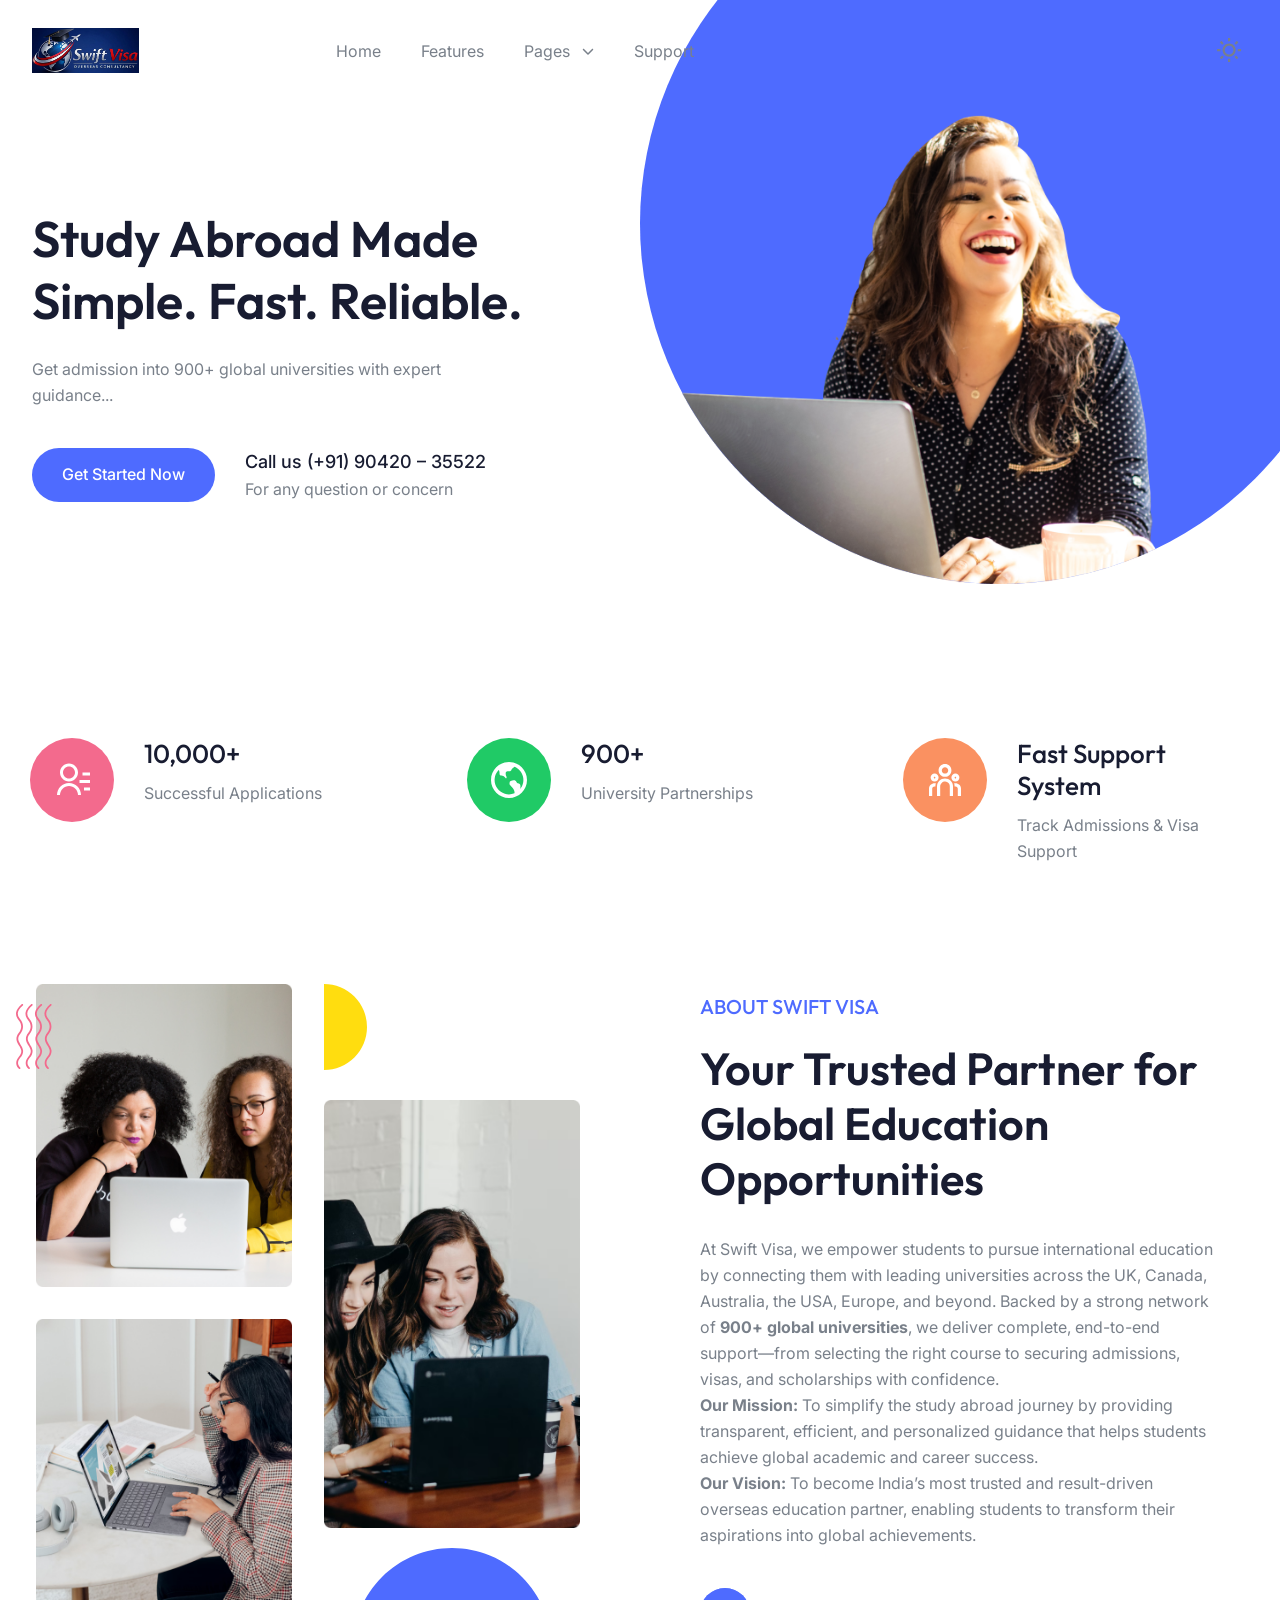
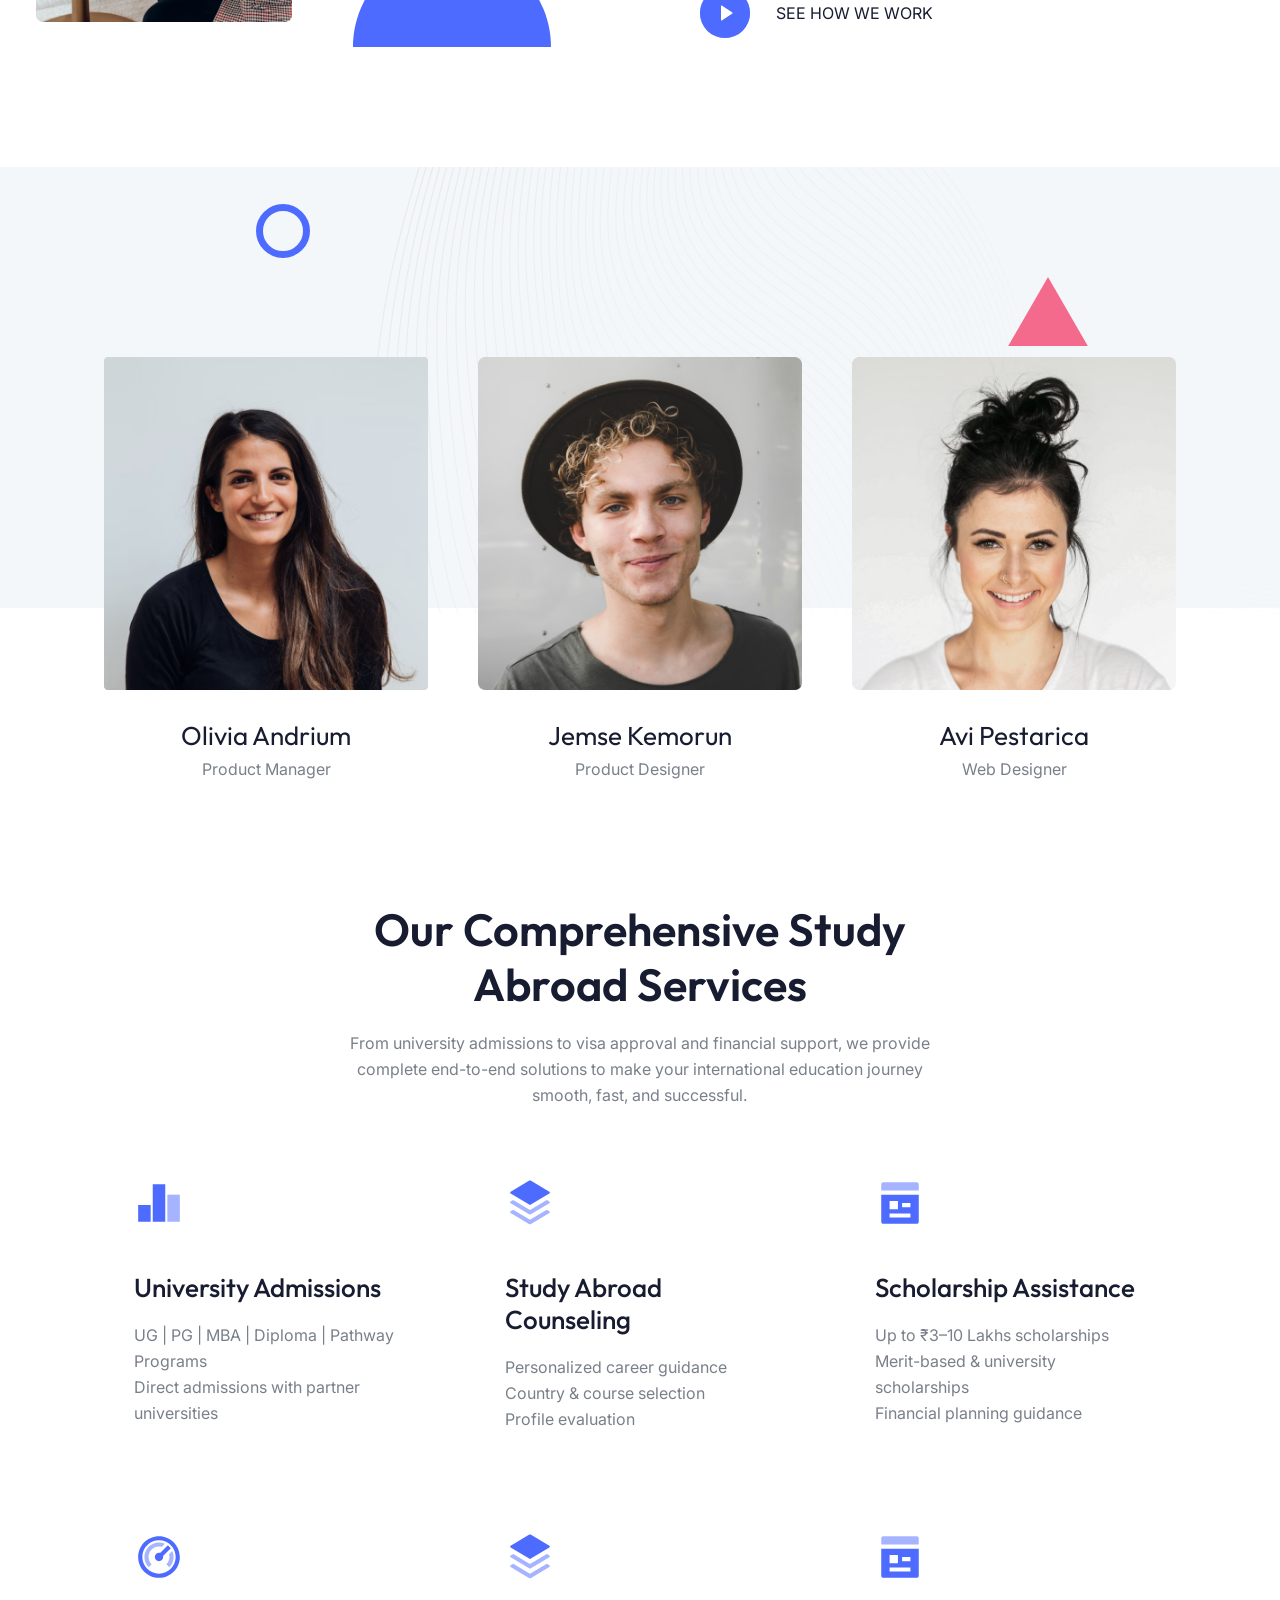
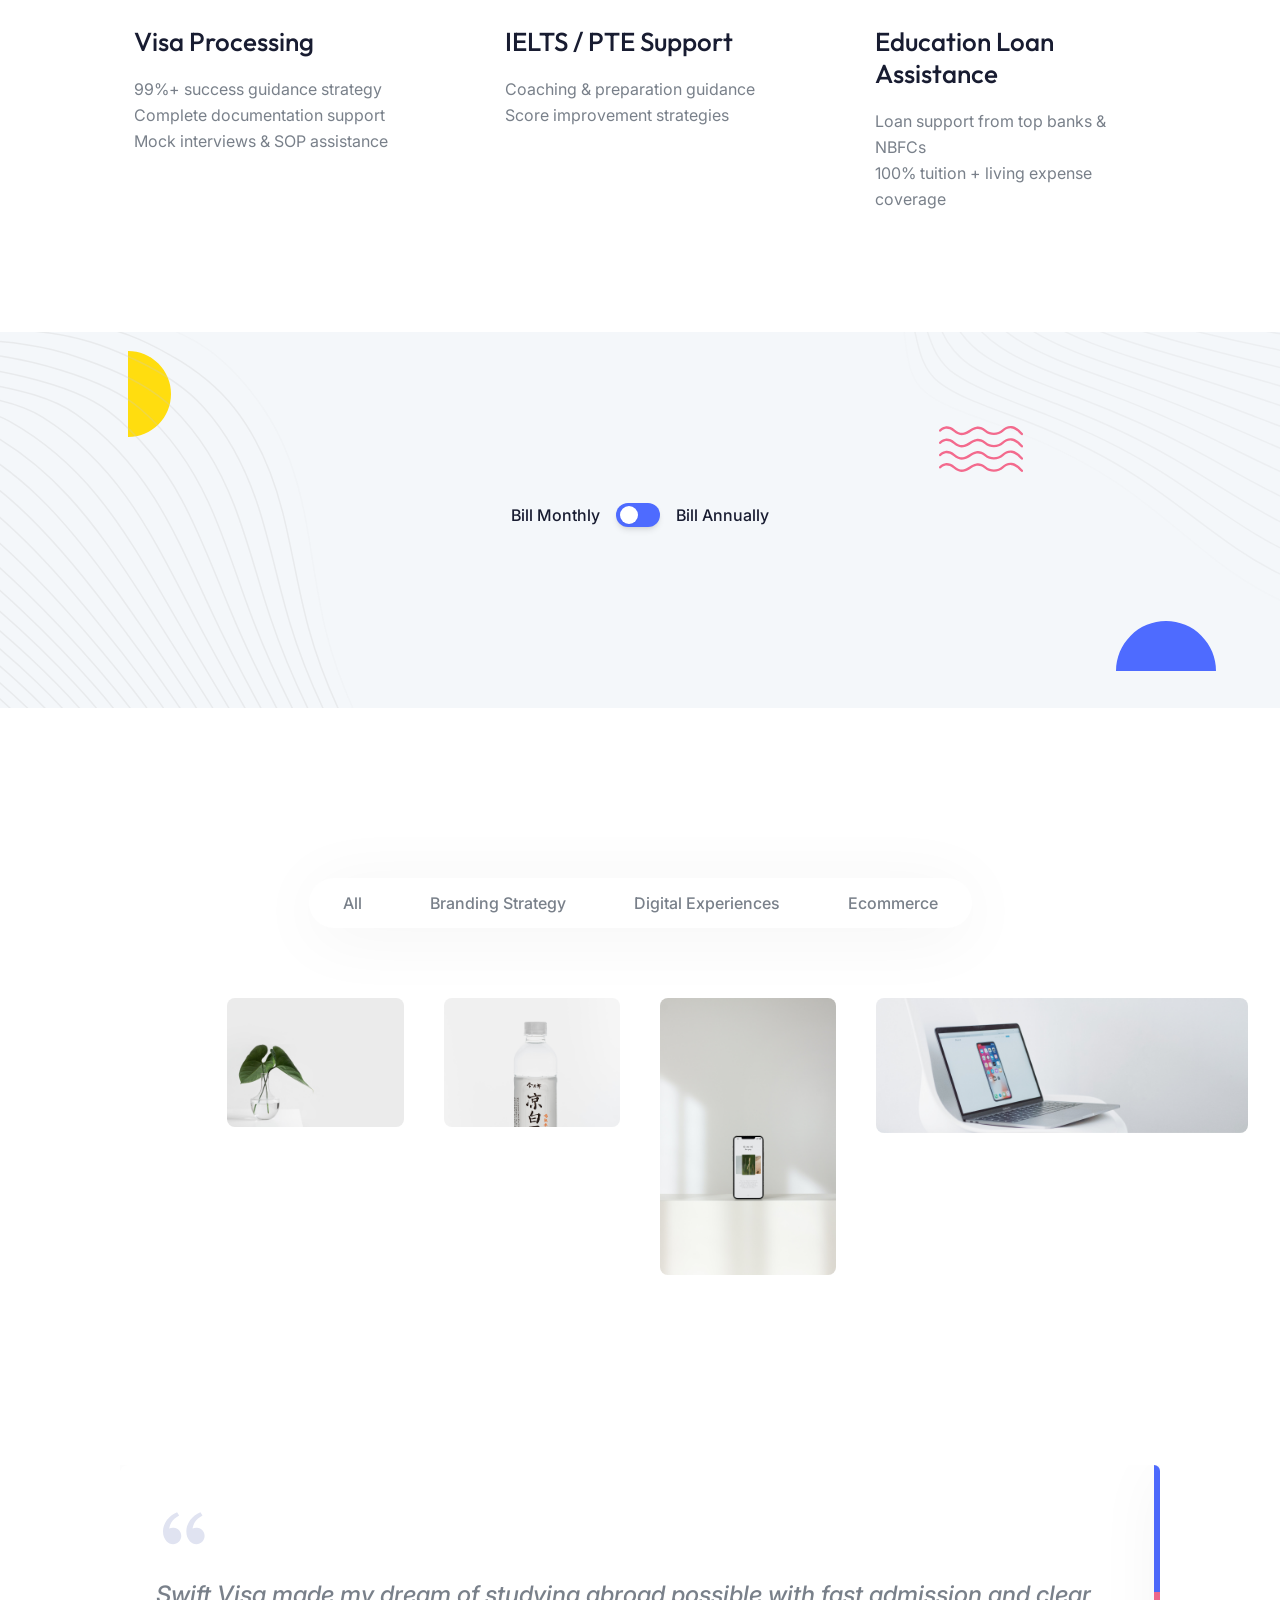
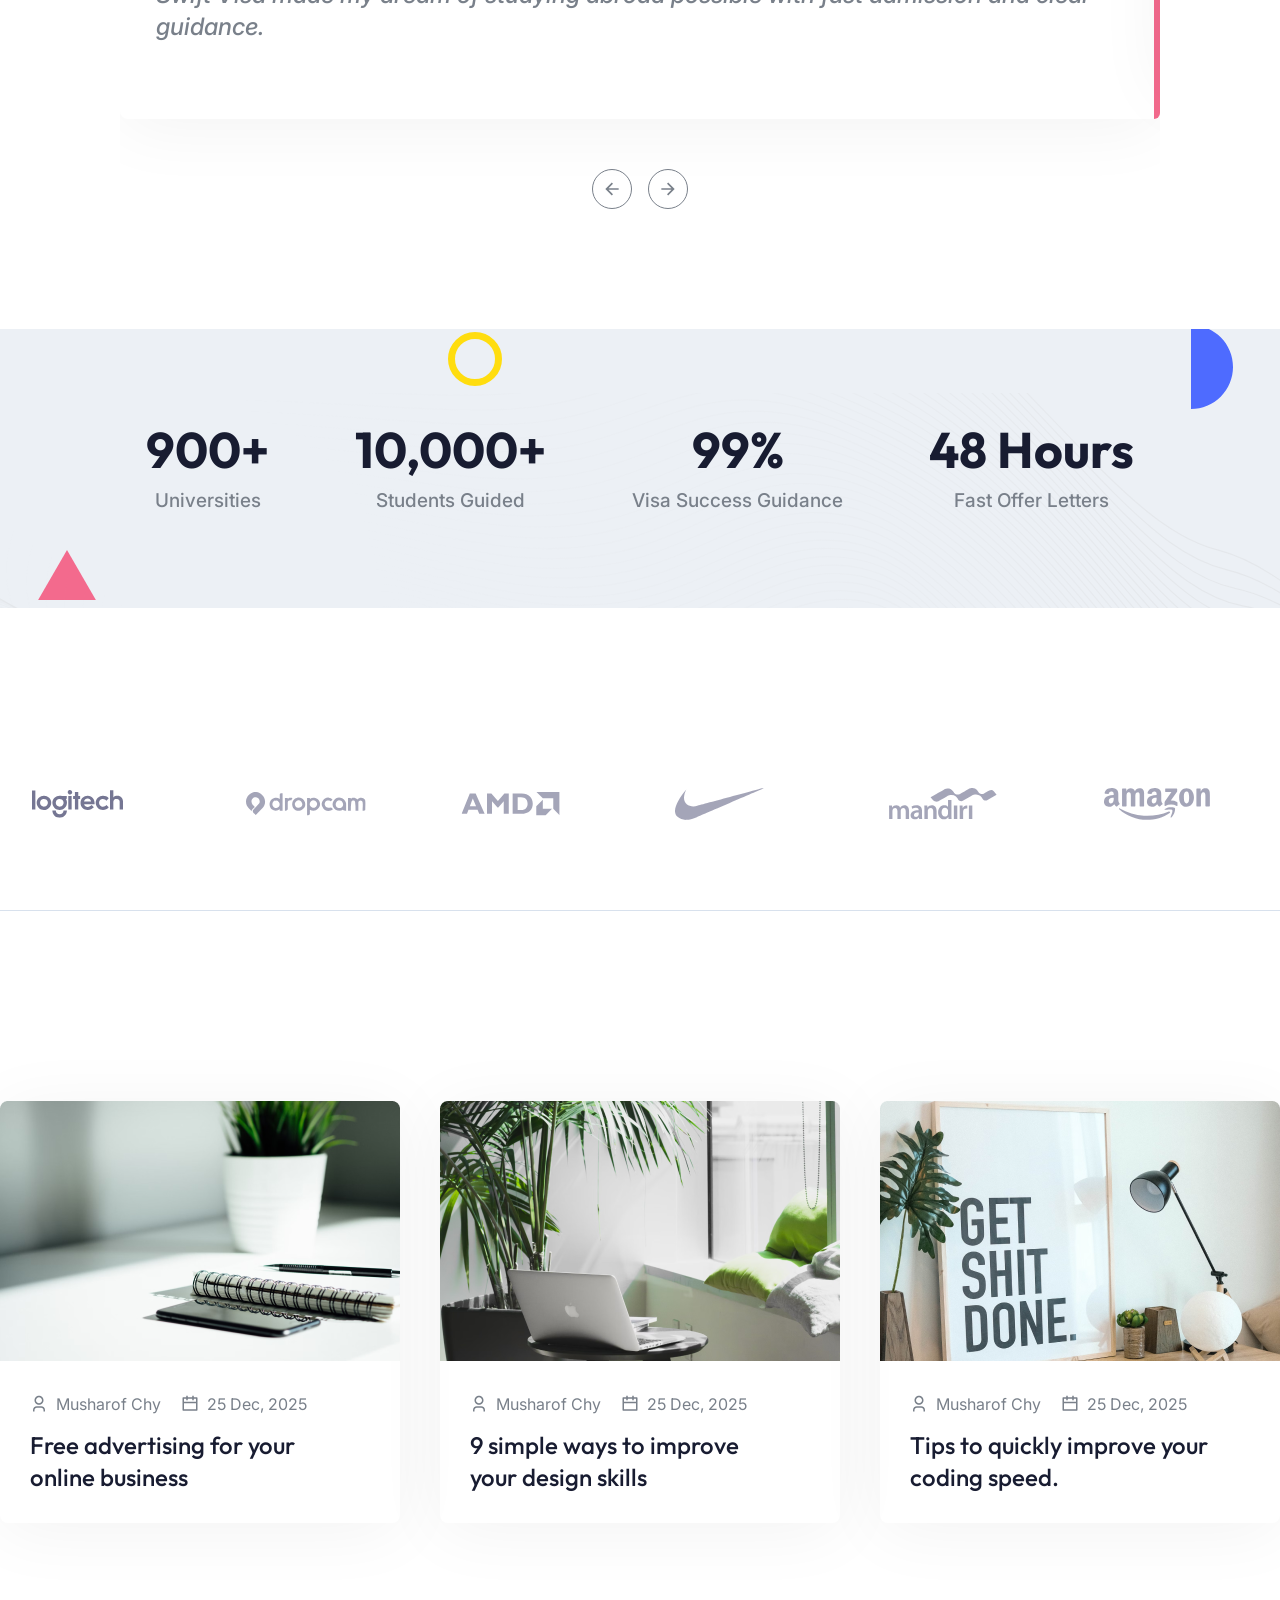
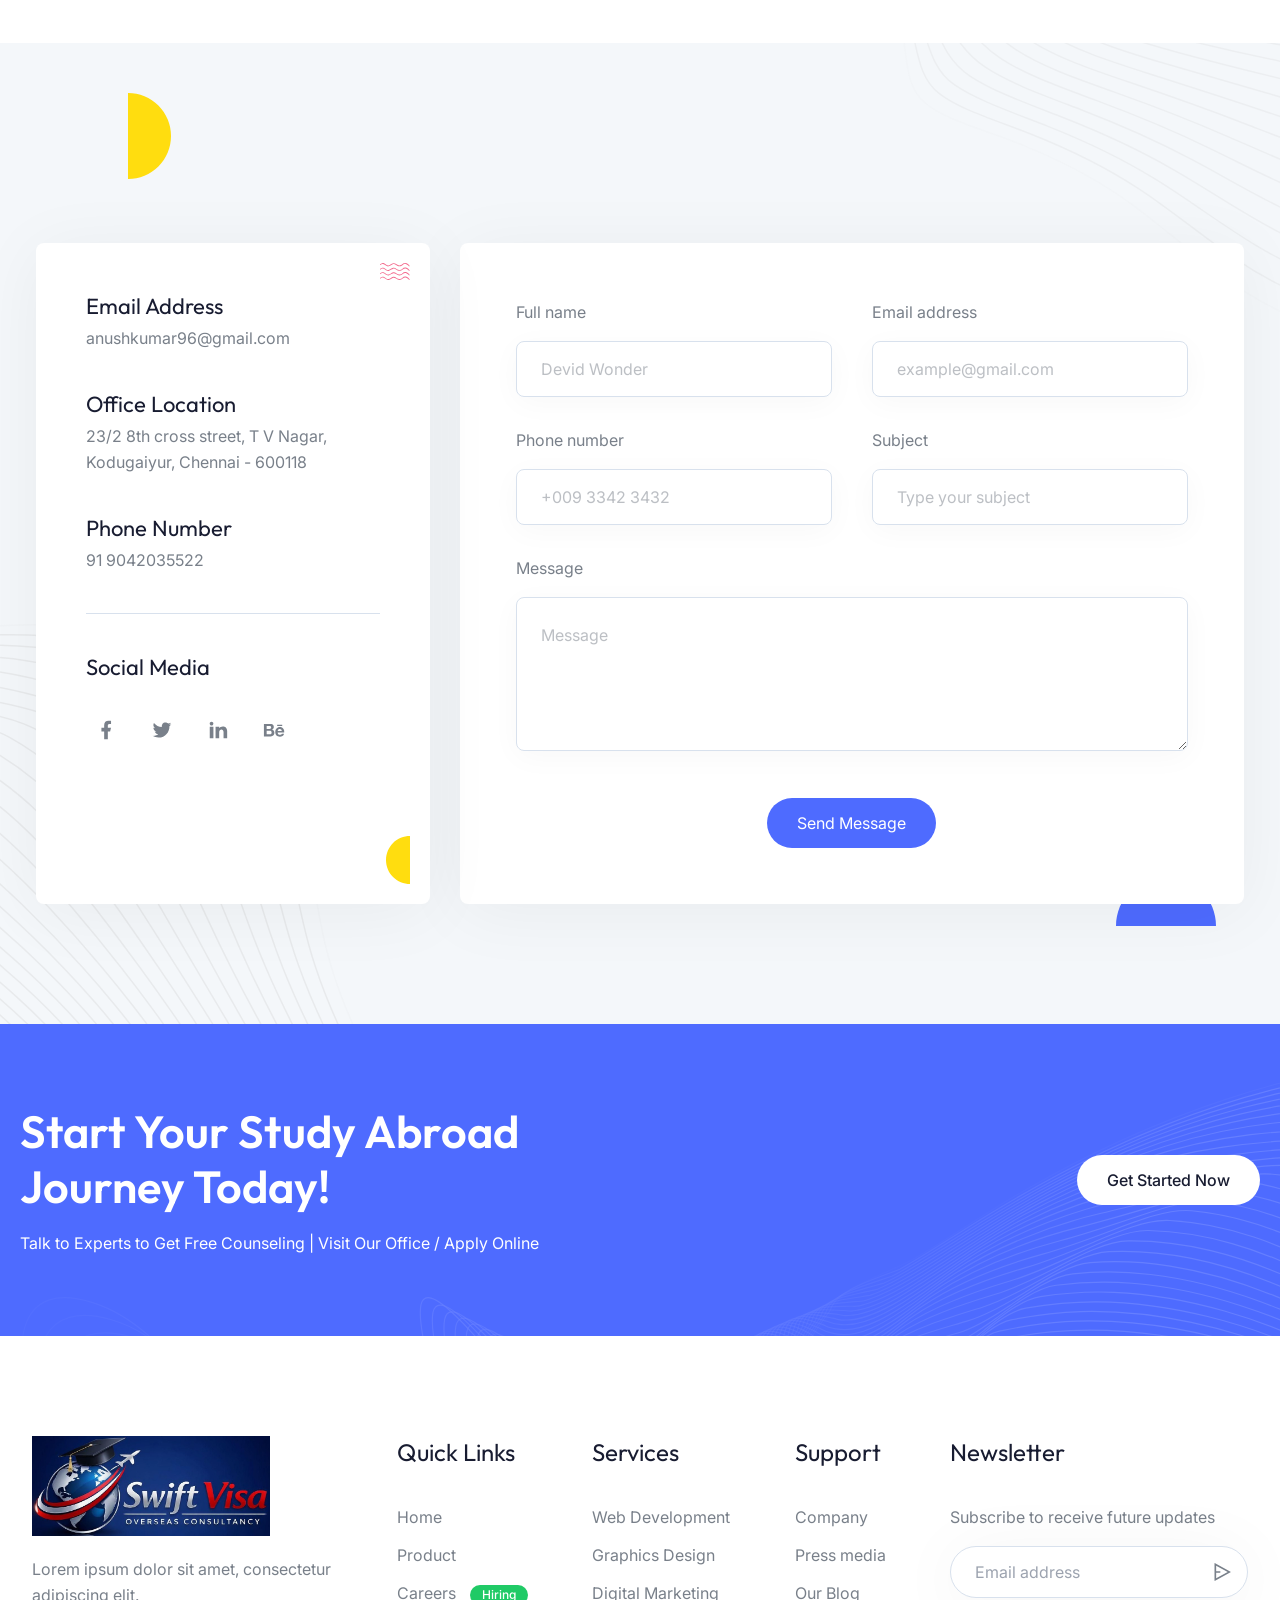
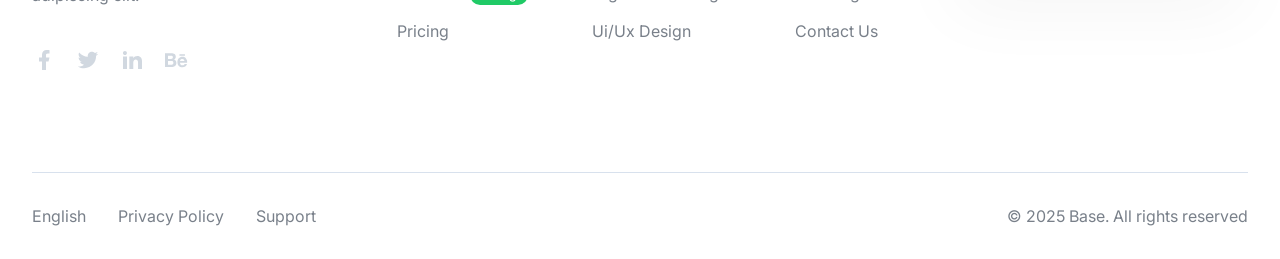
==== index.html @ 8cbbd3e9 "Initial commit via Netlify" ====
<!DOCTYPE html>
<html lang="en">
  <head>
    <meta charset="UTF-8" />
    <meta http-equiv="X-UA-Compatible" content="IE=edge" />
    <meta name="viewport" content="width=device-width, initial-scale=1.0" />
    <title>Base - Tailwind CSS Startup Template</title>
  <link rel="icon" href="favicon.ico"><link href="style.css" rel="stylesheet"></head>
  <body
    x-data="{ page: 'home', 'darkMode': true, 'stickyMenu': false, 'navigationOpen': false, 'scrollTop': false }"
    x-init="
         darkMode = JSON.parse(localStorage.getItem('darkMode'));
         $watch('darkMode', value => localStorage.setItem('darkMode', JSON.stringify(value)))"
    :class="{'b eh': darkMode === true}"
  >
    <!-- ===== Header Start ===== -->
    <header
  class="g s r vd ya cj"
  :class="{ 'hh sm _k dj bl ll' : stickyMenu }"
  @scroll.window="stickyMenu = (window.pageYOffset > 20) ? true : false"
>
  <div class="bb ze ki xn 2xl:ud-px-0 oo wf yf i">
    <div class="vd to/4 tc wf yf">
      <a href="index.html">
        <img class="om" src="images/logo-light.jpeg" alt="Logo Light" style="height: 45px; width: auto;"/>
        <img class="xc nm" src="images/logo-dark.jpeg" alt="Logo Dark" style="height: 45px; width: auto;" />
      </a>

      <!-- Hamburger Toggle BTN -->
      <button class="po rc" @click="navigationOpen = !navigationOpen">
        <span class="rc i pf re pd">
          <span class="du-block h q vd yc">
            <span class="rc i r s eh um tg te rd eb ml jl dl" :class="{ 'ue el': !navigationOpen }"></span>
            <span class="rc i r s eh um tg te rd eb ml jl fl" :class="{ 'ue qr': !navigationOpen }"></span>
            <span class="rc i r s eh um tg te rd eb ml jl gl" :class="{ 'ue hl': !navigationOpen }"></span>
          </span>
          <span class="du-block h q vd yc lf">
            <span class="rc eh um tg ml jl el h na r ve yc" :class="{ 'sd dl': !navigationOpen }"></span>
            <span class="rc eh um tg ml jl qr h s pa vd rd" :class="{ 'sd rr': !navigationOpen }"></span>
          </span>
        </span>
      </button>
      <!-- Hamburger Toggle BTN -->
    </div>

    <div
      class="vd wo/4 sd qo f ho oo wf yf"
      :class="{ 'd hh rm sr td ud qg ug jc yh': navigationOpen }"
    >
      <nav>
        <ul class="tc _o sf yo cg ep">
          <li><a href="index.html" class="xl" :class="{ 'mk': page === 'home' }">Home</a></li>
          <li><a href="index.html#features" class="xl">Features</a></li>
          <li class="c i" x-data="{ dropdown: false }">
            <a
              href="#"
              class="xl tc wf yf bg"
              @click.prevent="dropdown = !dropdown"
              :class="{ 'mk': page === 'blog-grid' || page === 'blog-single' || page === 'signin' || page === 'signup' || page === '404' }"
            >
              Pages

              <svg
              :class="{ 'wh': dropdown }"
              class="th mm we fd pf" xmlns="http://www.w3.org/2000/svg" viewBox="0 0 512 512">
                <path d="M233.4 406.6c12.5 12.5 32.8 12.5 45.3 0l192-192c12.5-12.5 12.5-32.8 0-45.3s-32.8-12.5-45.3 0L256 338.7 86.6 169.4c-12.5-12.5-32.8-12.5-45.3 0s-12.5 32.8 0 45.3l192 192z" />
              </svg>
            </a>

            <!-- Dropdown Start -->
            <ul class="a" :class="{ 'tc': dropdown }">
              <li><a href="blog-grid.html" class="xl" :class="{ 'mk': page === 'blog-grid' }">Blog Grid</a></li>
              <li><a href="blog-single.html" class="xl" :class="{ 'mk': page === 'blog-single' }">Blog Single</a></li>
              <li><a href="signin.html" class="xl" :class="{ 'mk': page === 'signin' }">Sign In</a></li>
              <li><a href="signup.html" class="xl" :class="{ 'mk': page === 'signup' }">Sign Up</a></li>
              <li><a href="404.html" class="xl" :class="{ 'mk': page === '404' }">404</a></li>
            </ul>
            <!-- Dropdown End -->
          </li>
          <li><a href="index.html#support" class="xl">Support</a></li>
        </ul>
      </nav>

      <div class="tc wf ig pb no">
        <div class="pc h io pa ra" :class="navigationOpen ? '!-ud-visible' : 'd'">
          <label class="rc ab i">
            <input type="checkbox" :value="darkMode" @change="darkMode = !darkMode" class="pf vd yc uk h r za ab" />
            <!-- Icon Sun -->
            <svg :class="{ 'wn' : page === 'home', 'xh' : page === 'home' && stickyMenu }" class="th om" width="25" height="25" viewBox="0 0 25 25" fill="none" xmlns="http://www.w3.org/2000/svg">
              <path d="M12.0908 18.6363C10.3549 18.6363 8.69 17.9467 7.46249 16.7192C6.23497 15.4916 5.54537 13.8268 5.54537 12.0908C5.54537 10.3549 6.23497 8.69 7.46249 7.46249C8.69 6.23497 10.3549 5.54537 12.0908 5.54537C13.8268 5.54537 15.4916 6.23497 16.7192 7.46249C17.9467 8.69 18.6363 10.3549 18.6363 12.0908C18.6363 13.8268 17.9467 15.4916 16.7192 16.7192C15.4916 17.9467 13.8268 18.6363 12.0908 18.6363ZM12.0908 16.4545C13.2481 16.4545 14.358 15.9947 15.1764 15.1764C15.9947 14.358 16.4545 13.2481 16.4545 12.0908C16.4545 10.9335 15.9947 9.8236 15.1764 9.00526C14.358 8.18692 13.2481 7.72718 12.0908 7.72718C10.9335 7.72718 9.8236 8.18692 9.00526 9.00526C8.18692 9.8236 7.72718 10.9335 7.72718 12.0908C7.72718 13.2481 8.18692 14.358 9.00526 15.1764C9.8236 15.9947 10.9335 16.4545 12.0908 16.4545ZM10.9999 0.0908203H13.1817V3.36355H10.9999V0.0908203ZM10.9999 20.8181H13.1817V24.0908H10.9999V20.8181ZM2.83446 4.377L4.377 2.83446L6.69082 5.14828L5.14828 6.69082L2.83446 4.37809V4.377ZM17.4908 19.0334L19.0334 17.4908L21.3472 19.8046L19.8046 21.3472L17.4908 19.0334ZM19.8046 2.83337L21.3472 4.377L19.0334 6.69082L17.4908 5.14828L19.8046 2.83446V2.83337ZM5.14828 17.4908L6.69082 19.0334L4.377 21.3472L2.83446 19.8046L5.14828 17.4908ZM24.0908 10.9999V13.1817H20.8181V10.9999H24.0908ZM3.36355 10.9999V13.1817H0.0908203V10.9999H3.36355Z" fill=""/>
            </svg>
            <!-- Icon Sun -->
            <img class="xc nm" src="images/icon-moon.svg" alt="Moon" />
          </label>
        </div>

         </div>
    </div>
  </div>
</header>

    <!-- ===== Header End ===== -->

    <main>
      <!-- ===== Hero Start ===== -->
      <section class="gj do ir hj sp jr i pg">
        <!-- Hero Images -->
        <div class="xc fn zd/2 2xl:ud-w-187.5 bd 2xl:ud-h-171.5 h q r">
          <img src="images/shape-01.svg" alt="shape" class="xc 2xl:ud-block h t -ud-left-[10%] ua" />
          <img src="images/shape-02.svg" alt="shape" class="xc 2xl:ud-block h u p va" />
          <img src="images/shape-03.svg" alt="shape" class="xc 2xl:ud-block h v w va" />
          <img src="images/shape-04.svg" alt="shape" class="h q r" />
          <img src="images/hero.png" alt="Woman" class="h q r ua" />
        </div>

        <!-- Hero Content -->
        <div class="bb ze ki xn 2xl:ud-px-0">
          <div class="tc _o">
            <div class="animate_left jn/2">
              <h1 class="fk vj zp or kk wm wb">Study Abroad Made Simple. Fast. Reliable.</h1>
              <p class="fq">
                Get admission into 900+ global universities with expert guidance...</p>

              <div class="tc tf yo zf mb">
                <a href="#" class="ek jk lk gh gi hi rg ml il vc _d _l"
                  >Get Started Now</a
                >

                <span class="tc sf">
                  <a href="#" class="inline-block ek xj kk wm"> Call us (+91) 90420 – 35522</a>
                  <span class="inline-block">For any question or concern</span>
                </span>
              </div>
            </div>
          </div>
        </div>
      </section>
      <!-- ===== Hero End ===== -->

      <!-- ===== Small Features Start ===== -->
      <section id="features">
        <div class="bb ze ki yn 2xl:ud-px-12.5">
          <div class="tc uf zo xf ap zf bp mq">
            <!-- Small Features Item -->
            <div class="animate_top kn to/3 tc cg oq">
              <div class="tc wf xf cf ae cd rg mh">
                <img src="images/icon-01.svg" alt="Icon" />
              </div>
              <div>
                <h4 class="ek yj go kk wm xb"> 10,000+ </h4>
                <p>  Successful Applications  </p>
              </div>
            </div>

            <!-- Small Features Item -->
            <div class="animate_top kn to/3 tc cg oq">
              <div class="tc wf xf cf ae cd rg nh">
                <img src="images/icon-02.svg" alt="Icon" />
              </div>
              <div>
                <h4 class="ek yj go kk wm xb">900+ </h4>
                <p>University Partnerships</p>
              </div>
            </div>

            <!-- Small Features Item -->
            <div class="animate_top kn to/3 tc cg oq">
              <div class="tc wf xf cf ae cd rg oh">
                <img src="images/icon-03.svg" alt="Icon" />
              </div>
              <div>
                <h4 class="ek yj go kk wm xb">Fast Support System </h4>
                <p>Track Admissions & Visa Support</p>
              </div>
            </div>
          </div>
        </div>
      </section>
      <!-- ===== Small Features End ===== -->

<!-- ===== About Start ===== -->
<section class="ji gp uq 2xl:ud-py-35 pg">
  <div class="bb ze ki xn wq">
    <div class="tc wf gg qq">
      
      <!-- About Images -->
      <div class="animate_left xc gn gg jn/2 i">
        <div>
          <img src="images/shape-05.svg" alt="Shape" class="h -ud-left-5 x" />
          <img src="images/about-01.png" alt="About" class="ib" />
          <img src="images/about-02.png" alt="About" />
        </div>
        <div>
          <img src="images/shape-06.svg" alt="Shape" />
          <img src="images/about-03.png" alt="About" class="ob gb" />
          <img src="images/shape-07.svg" alt="Shape" class="bb" />
        </div>
      </div>

      <!-- About Content -->
      <div class="animate_right jn/2">
        <h4 class="ek yj mk gb">ABOUT SWIFT VISA</h4>

        <h2 class="fk vj zp pr kk wm qb">
          Your Trusted Partner for Global Education Opportunities
        </h2>

        <p class="uo">
          At Swift Visa, we empower students to pursue international education by connecting them with leading universities across the UK, Canada, Australia, the USA, Europe, and beyond. 
          Backed by a strong network of <strong>900+ global universities</strong>, we deliver complete, end-to-end support—from selecting the right course to securing admissions, visas, and scholarships with confidence.
        </p>

        <p class="uo mt-4">
          <strong>Our Mission:</strong> To simplify the study abroad journey by providing transparent, efficient, and personalized guidance that helps students achieve global academic and career success.
        </p>

        <p class="uo mt-2">
          <strong>Our Vision:</strong> To become India’s most trusted and result-driven overseas education partner, enabling students to transform their aspirations into global achievements.
        </p>

        <a href="https://www.youtube.com/watch?v=xcJtL7QggTI" data-fslightbox class="vc wf hg mb">
          <span class="tc wf xf be dd rg i gh ua">
            <span class="nf h vc yc vd rg gh qk -ud-z-1"></span>
            <img src="images/icon-play.svg" alt="Play" />
          </span>
          <span class="kk">SEE HOW WE WORK</span>
        </a>
      </div>

    </div>
  </div>
</section>
<!-- ===== About End ===== -->

      <!-- ===== Team Start ===== -->
      <section class="i pg ji gp uq">
        <!-- Bg Shapes -->
        <span class="rc h s r vd fd/5 fh rm"></span>
        <img src="images/shape-08.svg" alt="Shape Bg" class="h q r" />
        <img src="images/shape-09.svg" alt="Shape" class="of h y z/2" />
        <img src="images/shape-10.svg" alt="Shape" class="h _ aa" />
        <img src="images/shape-11.svg" alt="Shape" class="of h m ba" />

        <!-- Section Title Start -->
        <div
          x-data="{ sectionTitle: `Meet With Our Creative Dedicated Team`, sectionTitleText: `Lorem ipsum dolor sit amet, consectetur adipiscing elit. In convallis tortor eros. Donec vitae tortor lacus. Phasellus aliquam ante in maximus.`}"
        >
          <div class="animate_top bb ze rj ki xn vq">
    <h2
            x-text="sectionTitle"
            class="fk vj pr kk wm on/5 gq/2 bb _b"
    >
    </h2>
    <p class="bb on/5 wo/5 hq" x-text="sectionTitleText"></p>
</div>


        </div>
        <!-- Section Title End -->

        <div class="bb ze i va ki xn xq jb jo">
          <div class="wc qf pn xo gg cp">
            <!-- Team Item -->
            <div class="animate_top rj">
              <div class="c i pg z-1">
                <img class="vd" src="images/team-01.png" alt="Team" />

                <div class="ef im nl il">
                  <span class="h -ud-left-5 -ud-bottom-21 rc de gd gh if wa"></span>
                  <span class="h s p rc vd hd mh va"></span>
                  <div class="h s p vd ij jj xa">
                    <ul class="tc xf wf gg">
                      <li>
                        <a href="#">
                          <svg class="uh vl ml il" width="10" height="18" viewBox="0 0 10 18" fill="none" xmlns="http://www.w3.org/2000/svg">
                          <path d="M6.66634 10.25H8.74968L9.58301 6.91669H6.66634V5.25002C6.66634 4.39169 6.66634 3.58335 8.33301 3.58335H9.58301V0.783354C9.31134 0.74752 8.28551 0.666687 7.20218 0.666687C4.93968 0.666687 3.33301 2.04752 3.33301 4.58335V6.91669H0.833008V10.25H3.33301V17.3334H6.66634V10.25Z" fill=""/>
                          </svg>
                        </a>
                      </li>
                      <li>
                        <a href="#">
                          <svg class="uh vl ml il" width="18" height="14" viewBox="0 0 18 14" fill="none" xmlns="http://www.w3.org/2000/svg">
                          <path d="M17.4683 1.71333C16.8321 1.99475 16.1574 2.17956 15.4666 2.26167C16.1947 1.82619 16.7397 1.14085 16.9999 0.333333C16.3166 0.74 15.5674 1.025 14.7866 1.17917C14.2621 0.617982 13.5669 0.245803 12.809 0.120487C12.0512 -0.00482822 11.2732 0.123742 10.596 0.486211C9.91875 0.848679 9.38024 1.42474 9.06418 2.12483C8.74812 2.82492 8.67221 3.60982 8.84825 4.3575C7.46251 4.28805 6.10686 3.92794 4.86933 3.30055C3.63179 2.67317 2.54003 1.79254 1.66492 0.715833C1.35516 1.24788 1.19238 1.85269 1.19326 2.46833C1.19326 3.67667 1.80826 4.74417 2.74326 5.36917C2.18993 5.35175 1.64878 5.20232 1.16492 4.93333V4.97667C1.16509 5.78142 1.44356 6.56135 1.95313 7.18422C2.46269 7.80709 3.17199 8.23456 3.96075 8.39417C3.4471 8.53337 2.90851 8.55388 2.38576 8.45417C2.60814 9.14686 3.04159 9.75267 3.62541 10.1868C4.20924 10.6209 4.9142 10.8615 5.64159 10.875C4.91866 11.4428 4.0909 11.8625 3.20566 12.1101C2.32041 12.3578 1.39503 12.4285 0.482422 12.3183C2.0755 13.3429 3.93 13.8868 5.82409 13.885C12.2349 13.885 15.7408 8.57417 15.7408 3.96833C15.7408 3.81833 15.7366 3.66667 15.7299 3.51833C16.4123 3.02514 17.0013 2.41418 17.4691 1.71417L17.4683 1.71333Z" fill=""/>
                          </svg>
                        </a>
                      </li>
                      <li>
                        <a href="#">
                          <svg class="uh vl ml il" width="17" height="16" viewBox="0 0 17 16" fill="none" xmlns="http://www.w3.org/2000/svg">
                          <path d="M3.78353 2.16665C3.78331 2.60867 3.6075 3.03251 3.29478 3.34491C2.98207 3.65732 2.55806 3.8327 2.11603 3.83248C1.674 3.83226 1.25017 3.65645 0.937761 3.34373C0.625357 3.03102 0.449975 2.60701 0.450196 2.16498C0.450417 1.72295 0.626223 1.29912 0.93894 0.986712C1.25166 0.674307 1.67567 0.498925 2.1177 0.499146C2.55972 0.499367 2.98356 0.675173 3.29596 0.98789C3.60837 1.30061 3.78375 1.72462 3.78353 2.16665V2.16665ZM3.83353 5.06665H0.500195V15.5H3.83353V5.06665ZM9.1002 5.06665H5.78353V15.5H9.06686V10.025C9.06686 6.97498 13.0419 6.69165 13.0419 10.025V15.5H16.3335V8.89165C16.3335 3.74998 10.4502 3.94165 9.06686 6.46665L9.1002 5.06665V5.06665Z" fill=""/>
                          </svg>
                        </a>
                      </li>
                    </ul>
                  </div>
                </div>
              </div>

              <h4 class="yj go kk wm ob zb">Olivia Andrium</h4>
              <p>Product Manager</p>
            </div>

            <!-- Team Item -->
            <div class="animate_top rj">
              <div class="c i pg z-1">
                <img class="vd" src="images/team-02.png" alt="Team" />

                <div class="ef im nl il">
                  <span class="h -ud-left-5 -ud-bottom-21 rc de gd gh if wa"></span>
                  <span class="h s p rc vd hd mh va"></span>
                  <div class="h s p vd ij jj xa">
                    <ul class="tc xf wf gg">
                      <li>
                        <a href="#">
                          <svg class="uh vl ml il" width="10" height="18" viewBox="0 0 10 18" fill="none" xmlns="http://www.w3.org/2000/svg">
                          <path d="M6.66634 10.25H8.74968L9.58301 6.91669H6.66634V5.25002C6.66634 4.39169 6.66634 3.58335 8.33301 3.58335H9.58301V0.783354C9.31134 0.74752 8.28551 0.666687 7.20218 0.666687C4.93968 0.666687 3.33301 2.04752 3.33301 4.58335V6.91669H0.833008V10.25H3.33301V17.3334H6.66634V10.25Z" fill=""/>
                          </svg>
                        </a>
                      </li>
                      <li>
                        <a href="#">
                          <svg class="uh vl ml il" width="18" height="14" viewBox="0 0 18 14" fill="none" xmlns="http://www.w3.org/2000/svg">
                          <path d="M17.4683 1.71333C16.8321 1.99475 16.1574 2.17956 15.4666 2.26167C16.1947 1.82619 16.7397 1.14085 16.9999 0.333333C16.3166 0.74 15.5674 1.025 14.7866 1.17917C14.2621 0.617982 13.5669 0.245803 12.809 0.120487C12.0512 -0.00482822 11.2732 0.123742 10.596 0.486211C9.91875 0.848679 9.38024 1.42474 9.06418 2.12483C8.74812 2.82492 8.67221 3.60982 8.84825 4.3575C7.46251 4.28805 6.10686 3.92794 4.86933 3.30055C3.63179 2.67317 2.54003 1.79254 1.66492 0.715833C1.35516 1.24788 1.19238 1.85269 1.19326 2.46833C1.19326 3.67667 1.80826 4.74417 2.74326 5.36917C2.18993 5.35175 1.64878 5.20232 1.16492 4.93333V4.97667C1.16509 5.78142 1.44356 6.56135 1.95313 7.18422C2.46269 7.80709 3.17199 8.23456 3.96075 8.39417C3.4471 8.53337 2.90851 8.55388 2.38576 8.45417C2.60814 9.14686 3.04159 9.75267 3.62541 10.1868C4.20924 10.6209 4.9142 10.8615 5.64159 10.875C4.91866 11.4428 4.0909 11.8625 3.20566 12.1101C2.32041 12.3578 1.39503 12.4285 0.482422 12.3183C2.0755 13.3429 3.93 13.8868 5.82409 13.885C12.2349 13.885 15.7408 8.57417 15.7408 3.96833C15.7408 3.81833 15.7366 3.66667 15.7299 3.51833C16.4123 3.02514 17.0013 2.41418 17.4691 1.71417L17.4683 1.71333Z" fill=""/>
                          </svg>
                        </a>
                      </li>
                      <li>
                        <a href="#">
                          <svg class="uh vl ml il" width="17" height="16" viewBox="0 0 17 16" fill="none" xmlns="http://www.w3.org/2000/svg">
                          <path d="M3.78353 2.16665C3.78331 2.60867 3.6075 3.03251 3.29478 3.34491C2.98207 3.65732 2.55806 3.8327 2.11603 3.83248C1.674 3.83226 1.25017 3.65645 0.937761 3.34373C0.625357 3.03102 0.449975 2.60701 0.450196 2.16498C0.450417 1.72295 0.626223 1.29912 0.93894 0.986712C1.25166 0.674307 1.67567 0.498925 2.1177 0.499146C2.55972 0.499367 2.98356 0.675173 3.29596 0.98789C3.60837 1.30061 3.78375 1.72462 3.78353 2.16665V2.16665ZM3.83353 5.06665H0.500195V15.5H3.83353V5.06665ZM9.1002 5.06665H5.78353V15.5H9.06686V10.025C9.06686 6.97498 13.0419 6.69165 13.0419 10.025V15.5H16.3335V8.89165C16.3335 3.74998 10.4502 3.94165 9.06686 6.46665L9.1002 5.06665V5.06665Z" fill=""/>
                          </svg>
                        </a>
                      </li>
                    </ul>
                  </div>
                </div>
              </div>

              <h4 class="yj go kk wm ob zb">Jemse Kemorun</h4>
              <p>Product Designer</p>
            </div>

            <!-- Team Item -->
            <div class="animate_top rj">
              <div class="c i pg z-1">
                <img class="vd" src="images/team-03.png" alt="Team" />

                <div class="ef im nl il">
                  <span class="h -ud-left-5 -ud-bottom-21 rc de gd gh if wa"></span>
                  <span class="h s p rc vd hd mh va"></span>
                  <div class="h s p vd ij jj xa">
                    <ul class="tc xf wf gg">
                      <li>
                        <a href="#">
                          <svg class="uh vl ml il" width="10" height="18" viewBox="0 0 10 18" fill="none" xmlns="http://www.w3.org/2000/svg">
                          <path d="M6.66634 10.25H8.74968L9.58301 6.91669H6.66634V5.25002C6.66634 4.39169 6.66634 3.58335 8.33301 3.58335H9.58301V0.783354C9.31134 0.74752 8.28551 0.666687 7.20218 0.666687C4.93968 0.666687 3.33301 2.04752 3.33301 4.58335V6.91669H0.833008V10.25H3.33301V17.3334H6.66634V10.25Z" fill=""/>
                          </svg>
                        </a>
                      </li>
                      <li>
                        <a href="#">
                          <svg class="uh vl ml il" width="18" height="14" viewBox="0 0 18 14" fill="none" xmlns="http://www.w3.org/2000/svg">
                          <path d="M17.4683 1.71333C16.8321 1.99475 16.1574 2.17956 15.4666 2.26167C16.1947 1.82619 16.7397 1.14085 16.9999 0.333333C16.3166 0.74 15.5674 1.025 14.7866 1.17917C14.2621 0.617982 13.5669 0.245803 12.809 0.120487C12.0512 -0.00482822 11.2732 0.123742 10.596 0.486211C9.91875 0.848679 9.38024 1.42474 9.06418 2.12483C8.74812 2.82492 8.67221 3.60982 8.84825 4.3575C7.46251 4.28805 6.10686 3.92794 4.86933 3.30055C3.63179 2.67317 2.54003 1.79254 1.66492 0.715833C1.35516 1.24788 1.19238 1.85269 1.19326 2.46833C1.19326 3.67667 1.80826 4.74417 2.74326 5.36917C2.18993 5.35175 1.64878 5.20232 1.16492 4.93333V4.97667C1.16509 5.78142 1.44356 6.56135 1.95313 7.18422C2.46269 7.80709 3.17199 8.23456 3.96075 8.39417C3.4471 8.53337 2.90851 8.55388 2.38576 8.45417C2.60814 9.14686 3.04159 9.75267 3.62541 10.1868C4.20924 10.6209 4.9142 10.8615 5.64159 10.875C4.91866 11.4428 4.0909 11.8625 3.20566 12.1101C2.32041 12.3578 1.39503 12.4285 0.482422 12.3183C2.0755 13.3429 3.93 13.8868 5.82409 13.885C12.2349 13.885 15.7408 8.57417 15.7408 3.96833C15.7408 3.81833 15.7366 3.66667 15.7299 3.51833C16.4123 3.02514 17.0013 2.41418 17.4691 1.71417L17.4683 1.71333Z" fill=""/>
                          </svg>
                        </a>
                      </li>
                      <li>
                        <a href="#">
                          <svg class="uh vl ml il" width="17" height="16" viewBox="0 0 17 16" fill="none" xmlns="http://www.w3.org/2000/svg">
                          <path d="M3.78353 2.16665C3.78331 2.60867 3.6075 3.03251 3.29478 3.34491C2.98207 3.65732 2.55806 3.8327 2.11603 3.83248C1.674 3.83226 1.25017 3.65645 0.937761 3.34373C0.625357 3.03102 0.449975 2.60701 0.450196 2.16498C0.450417 1.72295 0.626223 1.29912 0.93894 0.986712C1.25166 0.674307 1.67567 0.498925 2.1177 0.499146C2.55972 0.499367 2.98356 0.675173 3.29596 0.98789C3.60837 1.30061 3.78375 1.72462 3.78353 2.16665V2.16665ZM3.83353 5.06665H0.500195V15.5H3.83353V5.06665ZM9.1002 5.06665H5.78353V15.5H9.06686V10.025C9.06686 6.97498 13.0419 6.69165 13.0419 10.025V15.5H16.3335V8.89165C16.3335 3.74998 10.4502 3.94165 9.06686 6.46665L9.1002 5.06665V5.06665Z" fill=""/>
                          </svg>
                        </a>
                      </li>
                    </ul>
                  </div>
                </div>
              </div>

              <h4 class="yj go kk wm ob zb">Avi Pestarica</h4>
              <p>Web Designer</p>
            </div>
          </div>
        </div>
      </section>
      <!-- ===== Team End ===== -->
 <!-- ===== Services Start ===== -->
<section class="lj tp kr">

  <!-- Section Title Start -->
  <div>
    <div class="animate_top bb ze rj ki xn vq">
      <h2 class="fk vj pr kk wm on/5 gq/2 bb _b">
        Our Comprehensive Study Abroad Services
      </h2>
      <p class="bb on/5 wo/5 hq">
        From university admissions to visa approval and financial support, we provide complete end-to-end solutions to make your international education journey smooth, fast, and successful.
      </p>
    </div>
  </div>
  <!-- Section Title End -->

  <div class="bb ze ki xn yq mb en">
    <div class="wc qf pn xo ng">

      <!-- Service 1 -->
      <div class="animate_top sg oi pi zq ml il am cn _m">
        <img src="images/icon-04.svg" alt="University Admissions" />
        <h4 class="ek zj kk wm nb _b">University Admissions</h4>
        <p>
          UG | PG | MBA | Diploma | Pathway Programs <br>
          Direct admissions with partner universities <br>
         
        </p>
      </div>

      <!-- Service 2 -->
      <div class="animate_top sg oi pi zq ml il am cn _m">
        <img src="images/icon-05.svg" alt="Study Abroad Counseling" />
        <h4 class="ek zj kk wm nb _b">Study Abroad Counseling</h4>
        <p>
          Personalized career guidance <br>
          Country & course selection <br>
          Profile evaluation
        </p>
      </div>

      <!-- Service 3 -->
      <div class="animate_top sg oi pi zq ml il am cn _m">
        <img src="images/icon-06.svg" alt="Scholarship Assistance" />
        <h4 class="ek zj kk wm nb _b">Scholarship Assistance</h4>
        <p>
          Up to ₹3–10 Lakhs scholarships <br>
          Merit-based & university scholarships <br>
          Financial planning guidance
        </p>
      </div>

      <!-- Service 4 -->
      <div class="animate_top sg oi pi zq ml il am cn _m">
        <img src="images/icon-07.svg" alt="Visa Processing" />
        <h4 class="ek zj kk wm nb _b">Visa Processing</h4>
        <p>
          99%+ success guidance strategy <br>
          Complete documentation support <br>
          Mock interviews & SOP assistance
        </p>
      </div>

      <!-- Service 5 -->
      <div class="animate_top sg oi pi zq ml il am cn _m">
        <img src="images/icon-05.svg" alt="IELTS PTE Support" />
        <h4 class="ek zj kk wm nb _b">IELTS / PTE Support</h4>
        <p>
          Coaching & preparation guidance <br>
          Score improvement strategies
        </p>
      </div>

      <!-- Service 6 -->
      <div class="animate_top sg oi pi zq ml il am cn _m">
        <img src="images/icon-06.svg" alt="Education Loan Assistance" />
        <h4 class="ek zj kk wm nb _b">Education Loan Assistance</h4>
        <p>
          Loan support from top banks & NBFCs <br>
          100% tuition + living expense coverage
        </p>
      </div>

    </div>
  </div>
</section>
<!-- ===== Services End ===== -->
    
      <!-- ===== Pricing Table Start ===== -->
      <section x-data="setup()" class="i pg fh rm ji gp uq">
        <!-- Bg Shapes -->
        <img src="images/shape-06.svg" alt="Shape" class="h aa y" />
        <img src="images/shape-03.svg" alt="Shape" class="h ca u" />
        <img src="images/shape-07.svg" alt="Shape" class="h w da ee" />
        <img src="images/shape-12.svg" alt="Shape" class="h p s" />
        <img src="images/shape-13.svg" alt="Shape" class="h r q" />

        <!-- Section Title Start -->
        <div
          x-data="{ sectionTitle: `We Offer Great Affordable Premium Prices.`, sectionTitleText: `It is a long established fact that a reader will be distracted by the readable content of a page when looking at its layout. The point of using.`}"
        >
          <div class="animate_top bb ze rj ki xn vq">
    <h2
            x-text="sectionTitle"
            class="fk vj pr kk wm on/5 gq/2 bb _b"
    >
    </h2>
    <p class="bb on/5 wo/5 hq" x-text="sectionTitleText"></p>
</div>


        </div>
        <!-- Section Title End -->

        <!-- Pricing switcher -->
        <div class="tc wf xf jb og">
          <span class="ek kk wm">Bill Monthly</span>
          <button class="i rg gm" x-cloak @click="billPlan == 'monthly' ? billPlan = 'annually' : billPlan = 'monthly'">
            <div class="fe id bl gh rg xk outline-none"></div>
            <div
              class="h vc wf xf ge jd cl jl ml mf hh rg yk ea fa"
              :class="{ 'ff': billPlan == 'monthly', 'gf': billPlan == 'annually' }"
            ></div>
          </button>
          <span class="ek kk wm">Bill Annually</span>
        </div>

        <!-- Pricing Table -->
        <div class="bb ze i va ki xn yq bc">
          <div class="wc qf pn xo jg">
            <template x-for="(plan, i) in plans" x-key="i">
              <!-- Pricing Item -->
              <div class="animate_top rj sg hh sm vk xm hi nj oj">
                <h4 x-text="plan.name" class="wj kk wm fb"></h4>

                <div class="tc wf xf kg cc">
                  <h2
                    :class="plan.name == 'Basic' ? 'text-green-500' : ''"
                    x-text="`$${billPlan == 'monthly' ? plan.price.monthly : plan.price.annually}`"
                    class="fk _j kk wm"
                  ></h2>
                  <span x-text="billPlan == 'monthly' ? '/per month' : '/per year'" class="sc ak kk wm"></span>
                </div>

                <p class="ur dc">No credit card required</p>

                <!-- Button -->
                <a
                  href="#"
                  class="ek rg lk ml il gi ri"
                  :class="plan.name == 'Growth Plan' ? 'gh sl' : 'mh tl'"
                >
                  Try for free
                </a>

                <!-- Features -->
                <ul class="tc sf bg ob fb">
                  <template x-for="(feature, i) in plan.features" x-key="i">
                    <li x-text="feature"></li>
                  </template>
                </ul>

                <p class="kk wm">7-day free trial</p>
              </div>
            </template>
          </div>
        </div>
      </section>
      <!-- ===== Pricing Table End ===== -->

      <!-- ===== Projects Start ===== -->
      <section class="pg pj vp mr oj wp nr">
        <!-- Section Title Start -->
        <div
          x-data="{ sectionTitle: `We Offer Great Affordable Premium Prices.`, sectionTitleText: `It is a long established fact that a reader will be distracted by the readable content of a page when looking at its layout. The point of using.`}"
        >
          <div class="animate_top bb ze rj ki xn vq">
    <h2
            x-text="sectionTitle"
            class="fk vj pr kk wm on/5 gq/2 bb _b"
    >
    </h2>
    <p class="bb on/5 wo/5 hq" x-text="sectionTitleText"></p>
</div>


        </div>
        <!-- Section Title End -->

        <div class="bb ze ki xn 2xl:ud-px-0 jb" x-data="{filterTab: 1}">
          <!-- Porject Tab -->
          <div
            class="projects-tab _e bb tc uf wf xf cg rg hh rm vk xm si ti fc"
          >
            <button
              data-filter="*"
              @click="filterTab = 1"
              :class="{ 'gh lk' : filterTab === 1 }"
              class="project-tab-btn ek rg ml il vi mi"
            >
              All
            </button>
            <button
              data-filter=".branding"
              @click="filterTab = 2"
              :class="{ 'gh lk' : filterTab === 2 }"
              class="project-tab-btn ek rg ml il vi mi"
            >
              Branding Strategy
            </button>
            <button
              data-filter=".digital"
              @click="filterTab = 3"
              :class="{ 'gh lk' : filterTab === 3 }"
              class="project-tab-btn ek rg ml il vi mi"
            >
              Digital Experiences
            </button>
            <button
              data-filter=".ecommerce"
              @click="filterTab = 4"
              :class="{ 'gh lk' : filterTab === 4 }"
              class="project-tab-btn ek rg ml il vi mi"
            >
              Ecommerce
            </button>
          </div>

          <!-- Projects item wrapper -->
          <div class="projects-wrapper tc -ud-mx-5">
            <div class="project-sizer"></div>
            <!-- Project Item -->
            <div class="project-item wi fb vd jn/2 to/3 branding ecommerce">
              <div class="c i pg sg z-1">
                <img src="images/project-01.png" alt="Project" />

                <div 
                  class="h s r df nl kl im tc sf wf xf vd yc sg al hh/20 z-10"
                >
                  <h4 class="ek tj kk hc">Photo Retouching</h4>
                  <p>Branded Ecommerce</p>
                  <a
                    class="c tc wf xf ie ld rg _g dh ml il ph jm km jc"
                    href="#"
                  >
                    <svg class="th lm ml il" width="14" height="14" viewBox="0 0 14 14" fill="none" xmlns="http://www.w3.org/2000/svg">
                      <path d="M10.4763 6.16664L6.00634 1.69664L7.18467 0.518311L13.6663 6.99998L7.18467 13.4816L6.00634 12.3033L10.4763 7.83331H0.333008V6.16664H10.4763Z" />
                    </svg>
                  </a>
                </div>
              </div>
            </div>

            <!-- Project Item -->
            <div class="project-item wi fb vd jn/2 to/3 digital">
              <div class="c i pg sg z-1">
                <img src="images/project-02.png" alt="Project" />

                <div
                  class="h s r df nl kl im tc sf wf xf vd yc sg al hh/20 z-10"
                >
                  <h4 class="ek tj kk hc">Photo Retouching</h4>
                  <p>Branded Ecommerce</p>
                  <a
                    class="c tc wf xf ie ld rg _g dh ml il ph jm km jc"
                    href="#"
                  >
                    <svg class="th lm ml il" width="14" height="14" viewBox="0 0 14 14" fill="none" xmlns="http://www.w3.org/2000/svg">
                      <path d="M10.4763 6.16664L6.00634 1.69664L7.18467 0.518311L13.6663 6.99998L7.18467 13.4816L6.00634 12.3033L10.4763 7.83331H0.333008V6.16664H10.4763Z" />
                    </svg>
                  </a>
                </div>
              </div>
            </div>

            <!-- Project Item -->
            <div class="project-item wi fb vd jn/2 to/3 branding ecommerce">
              <div class="c i pg sg z-1">
                <img src="images/project-04.png" alt="Project" />

                <div
                  class="h s r df nl kl im tc sf wf xf vd yc sg al hh/20 z-10"
                >
                  <h4 class="ek tj kk hc">Photo Retouching</h4>
                  <p>Branded Ecommerce</p>
                  <a
                    class="c tc wf xf ie ld rg _g dh ml il ph jm km jc"
                    href="#"
                  >
                    <svg class="th lm ml il" width="14" height="14" viewBox="0 0 14 14" fill="none" xmlns="http://www.w3.org/2000/svg">
                      <path d="M10.4763 6.16664L6.00634 1.69664L7.18467 0.518311L13.6663 6.99998L7.18467 13.4816L6.00634 12.3033L10.4763 7.83331H0.333008V6.16664H10.4763Z" />
                    </svg>
                  </a>
                </div>
              </div>
            </div>

            <!-- Project Item -->
            <div class="project-item wi fb vd vo/3 digital ecommerce">
              <div class="c i pg sg z-1">
                <img src="images/project-03.png" alt="Project" />

                <div
                  class="h s r df nl kl im tc sf wf xf vd yc sg al hh/20 z-10"
                >
                  <h4 class="ek tj kk hc">Photo Retouching</h4>
                  <p>Branded Ecommerce</p>
                  <a
                    class="c tc wf xf ie ld rg _g dh ml il ph jm km jc"
                    href="#"
                  >
                    <svg class="th lm ml il" width="14" height="14" viewBox="0 0 14 14" fill="none" xmlns="http://www.w3.org/2000/svg">
                      <path d="M10.4763 6.16664L6.00634 1.69664L7.18467 0.518311L13.6663 6.99998L7.18467 13.4816L6.00634 12.3033L10.4763 7.83331H0.333008V6.16664H10.4763Z" />
                    </svg>
                  </a>
                </div>
              </div>
            </div>
          </div>
        </div>
      </section>
      <!-- ===== Projects End ===== -->

      <!-- ===== Testimonials Start ===== -->
      <section class="hj rp hr">
        <!-- Section Title Start -->
        <div
          x-data="{ sectionTitle: `Client’s Testimonials`, sectionTitleText: `It is a long established fact that a reader will be distracted by the readable content of a page when looking at its layout. The point of using.`}"
        >
          <div class="animate_top bb ze rj ki xn vq">
    <h2
            x-text="sectionTitle"
            class="fk vj pr kk wm on/5 gq/2 bb _b"
    >
    </h2>
    <p class="bb on/5 wo/5 hq" x-text="sectionTitleText"></p>
</div>


        </div>
        <!-- Section Title End -->

        <div class="bb ze ki xn ar">
          <div class="animate_top jb cq">
           <div class="swiper testimonial-01">
  <div class="swiper-wrapper">

    <!-- Testimonial 1 -->
    <div class="swiper-slide">
      <div class="i hh rm sg vk xm bi qj">
        <span class="rc je md/2 gh xg h q r"></span>
        <span class="rc je md/2 mh yg h q p"></span>

        <div class="tc sf rn tn un zf dp">
          <div>
            <img src="images/icon-quote.svg" alt="Quote" />
            <p class="ek ik xj _p kc fb">
              Swift Visa made my dream of studying abroad possible with fast admission and clear guidance.
            </p>
          </div>
        </div>
      </div>
    </div>

    <!-- Testimonial 2 -->
    <div class="swiper-slide">
      <div class="i hh rm sg vk xm bi qj">
        <span class="rc je md/2 gh xg h q r"></span>
        <span class="rc je md/2 mh yg h q p"></span>

        <div class="tc sf rn tn un zf dp">
          <div>
            <img src="images/icon-quote.svg" alt="Quote" />
            <p class="ek ik xj _p kc fb">
              Got my UK admission within 2 days and visa without hassle!
            </p>
          </div>
        </div>
      </div>
    </div>

  </div>

  <!-- Navigation -->
  <div class="tc wf xf fg jb">
    <div class="swiper-button-prev c tc wf xf ie ld rg _g dh pf ml vr hh rm tl zm rl ym">
      <svg class="th lm" width="14" height="14" viewBox="0 0 14 14" fill="none">
        <path d="M3.52366 7.83336L7.99366 12.3034L6.81533 13.4817L0.333663 7.00002L6.81533 0.518357L7.99366 1.69669L3.52366 6.16669L13.667 6.16669L13.667 7.83336L3.52366 7.83336Z"/>
      </svg>
    </div>

    <div class="swiper-button-next c tc wf xf ie ld rg _g dh pf ml vr hh rm tl zm rl ym">
      <svg class="th lm" width="14" height="14" viewBox="0 0 14 14" fill="none">
        <path d="M10.4763 6.16664L6.00634 1.69664L7.18467 0.518311L13.6663 6.99998L7.18467 13.4816L6.00634 12.3033L10.4763 7.83331H0.333008V6.16664H10.4763Z"/>
      </svg>
    </div>
  </div>
</div>
          </div>
        </div>
      </section>
      <!-- ===== Testimonials End ===== -->

      <!-- ===== Counter Start ===== -->
      <section class="i pg qh rm ji hp">
        <img src="images/shape-11.svg" alt="Shape" class="of h ga ha ke" />
        <img src="images/shape-07.svg" alt="Shape" class="h ia o ae jf" />
        <img src="images/shape-14.svg" alt="Shape" class="h ja ka" />
        <img src="images/shape-15.svg" alt="Shape" class="h q p" />

        <div class="bb ze i va ki xn br">
          <div class="tc uf sn tn xf un gg">
            <div class="animate_top me/5 ln rj">
              <h2 class="gk vj zp or kk wm hc">900+</h2>
              <p class="ek bk aq"> Universities  </p>
            </div>
            <div class="animate_top me/5 ln rj">
              <h2 class="gk vj zp or kk wm hc">10,000+</h2>
              <p class="ek bk aq"> Students Guided </p>
            </div>
            <div class="animate_top me/5 ln rj">
              <h2 class="gk vj zp or kk wm hc">99% </h2>
              <p class="ek bk aq">Visa Success Guidance</p>
            </div>
            <div class="animate_top me/5 ln rj">
              <h2 class="gk vj zp or kk wm hc">48 Hours</h2>
              <p class="ek bk aq"> Fast Offer Letters</p>
            </div>
          </div>
        </div>
      </section>
      <!-- ===== Counter End ===== -->

      <!-- ===== Clients Start ===== -->
      <section class="pj vp mr">
        <!-- Section Title Start -->
        <div
          x-data="{ sectionTitle: `Trusted by Global Brands`, sectionTitleText: `It is a long established fact that a reader will be distracted by the readable content of a page when looking at its layout. The point of using.`}"
        >
          <div class="animate_top bb ze rj ki xn vq">
    <h2
            x-text="sectionTitle"
            class="fk vj pr kk wm on/5 gq/2 bb _b"
    >
    </h2>
    <p class="bb on/5 wo/5 hq" x-text="sectionTitleText"></p>
</div>


        </div>
        <!-- Section Title End -->

        <div class="bb ze ah ch pm hj xp ki xn 2xl:ud-px-49 bc">
          <div class="wc rf qn zf cp kq xf wf">
            <a href="#" class="rc animate_top">
              <img class="th wl ml il zl om" src="images/brand-light-01.svg" alt="Clients" />
              <img class="xc sk ml il zl nm" src="images/brand-dark-01.svg" alt="Clients" />
            </a>
            <a href="#" class="rc animate_top">
              <img class="tk ml il zl om" src="images/brand-light-02.svg" alt="Clients" />
              <img class="xc sk ml il zl nm" src="images/brand-dark-02.svg" alt="Clients" />
            </a>
            <a href="#" class="rc animate_top">
              <img class="tk ml il zl om" src="images/brand-light-03.svg" alt="Clients" />
              <img class="xc sk ml il zl nm" src="images/brand-dark-03.svg" alt="Clients" />
            </a>
            <a href="#" class="rc animate_top">
              <img class="tk ml il zl om" src="images/brand-light-04.svg" alt="Clients" />
              <img class="xc sk ml il zl nm" src="images/brand-dark-04.svg" alt="Clients" />
            </a>
            <a href="#" class="rc animate_top">
              <img class="tk ml il zl om" src="images/brand-light-05.svg" alt="Clients" />
              <img class="xc sk ml il zl nm" src="images/brand-dark-05.svg" alt="Clients" />
            </a>
            <a href="#" class="rc animate_top">
              <img class="tk ml il zl om" src="images/brand-light-06.svg" alt="Clients" />
              <img class="xc sk ml il zl nm" src="images/brand-dark-06.svg" alt="Clients" />
            </a>
          </div>
        </div>
      </section>
      <!-- ===== Clients End ===== -->

      <!-- ===== Blog Start ===== -->
      <section class="ji gp uq">
        <!-- Section Title Start -->
        <div
          x-data="{ sectionTitle: `Latest Blogs & News`, sectionTitleText: `It is a long established fact that a reader will be distracted by the readable content of a page when looking at its layout. The point of using.`}"
        >
          <div class="animate_top bb ze rj ki xn vq">
    <h2
            x-text="sectionTitle"
            class="fk vj pr kk wm on/5 gq/2 bb _b"
    >
    </h2>
    <p class="bb on/5 wo/5 hq" x-text="sectionTitleText"></p>
</div>


        </div>
        <!-- Section Title End -->

        <div class="bb ye ki xn vq jb jo">
          <div class="wc qf pn xo zf iq">
            <!-- Blog Item -->
            <div class="animate_top sg vk rm xm">
              <div class="c rc i z-1 pg">
                <img class="w-full" src="images/blog-01.png" alt="Blog" />

                <div
                  class="im h r s df vd yc wg tc wf xf al hh/20 nl il z-10"
                >
                  <a href="./blog-single.html" class="vc ek rg lk gh sl ml il gi hi"
                    >Read More</a
                  >
                </div>
              </div>

              <div class="yh">
                <div class="tc uf wf ag jq">
                  <div class="tc wf ag">
                    <img src="images/icon-man.svg" alt="User" />
                    <p>Musharof Chy</p>
                  </div>
                  <div class="tc wf ag">
                    <img src="images/icon-calender.svg" alt="Calender" />
                    <p>25 Dec, 2025</p>
                  </div>
                </div>
                <h4 class="ek tj ml il kk wm xl eq lb">
                  <a href="blog-single.html">Free advertising for your online business</a>
                </h4>
              </div>
            </div>

            <!-- Blog Item -->
            <div class="animate_top sg vk rm xm">
              <div class="c rc i z-1 pg">
                <img class="w-full" src="images/blog-02.png" alt="Blog" />

                <div
                  class="im h r s df vd yc wg tc wf xf al hh/20 nl il z-10"
                >
                  <a href="./blog-single.html" class="vc ek rg lk gh sl ml il gi hi"
                    >Read More</a
                  >
                </div>
              </div>

              <div class="yh">
                <div class="tc uf wf ag jq">
                  <div class="tc wf ag">
                    <img src="images/icon-man.svg" alt="User" />
                    <p>Musharof Chy</p>
                  </div>
                  <div class="tc wf ag">
                    <img src="images/icon-calender.svg" alt="Calender" />
                    <p>25 Dec, 2025</p>
                  </div>
                </div>
                <h4 class="ek tj ml il kk wm xl eq lb">
                  <a href="blog-single.html">9 simple ways to improve your design skills</a>
                </h4>
              </div>
            </div>

            <!-- Blog Item -->
            <div class="animate_top sg vk rm xm">
              <div class="c rc i z-1 pg">
                <img class="w-full" src="images/blog-03.png" alt="Blog" />

                <div
                  class="im h r s df vd yc wg tc wf xf al hh/20 nl il z-10"
                >
                  <a href="./blog-single.html" class="vc ek rg lk gh sl ml il gi hi"
                    >Read More</a
                  >
                </div>
              </div>

              <div class="yh">
                <div class="tc uf wf ag jq">
                  <div class="tc wf ag">
                    <img src="images/icon-man.svg" alt="User" />
                    <p>Musharof Chy</p>
                  </div>
                  <div class="tc wf ag">
                    <img src="images/icon-calender.svg" alt="Calender" />
                    <p>25 Dec, 2025</p>
                  </div>
                </div>
                <h4 class="ek tj ml il kk wm xl eq lb">
                  <a href="blog-single.html">Tips to quickly improve your coding speed.</a>
                </h4>
              </div>
            </div>
          </div>
        </div>
      </section>
      <!-- ===== Blog End ===== -->

      <!-- ===== Contact Start ===== -->
      <section id="support" class="i pg fh rm ji gp uq">
        <!-- Bg Shapes -->
        <img src="images/shape-06.svg" alt="Shape" class="h aa y" />
        <img src="images/shape-03.svg" alt="Shape" class="h ca u" />
        <img src="images/shape-07.svg" alt="Shape" class="h w da ee" />
        <img src="images/shape-12.svg" alt="Shape" class="h p s" />
        <img src="images/shape-13.svg" alt="Shape" class="h r q" />

        <!-- Section Title Start -->
        <div
          x-data="{ sectionTitle: `Let’s Stay Connected`, sectionTitleText: `It is a long established fact that a reader will be distracted by the readable content of a page when looking at its layout. The point of using.`}"
        >
          <div class="animate_top bb ze rj ki xn vq">
    <h2
            x-text="sectionTitle"
            class="fk vj pr kk wm on/5 gq/2 bb _b"
    >
    </h2>
    <p class="bb on/5 wo/5 hq" x-text="sectionTitleText"></p>
</div>


        </div>
        <!-- Section Title End -->

        <div class="i va bb ye ki xn wq jb mo">
          <div class="tc uf sn tf rn un zf xl:gap-10">
            <div class="animate_top w-full mn/5 to/3 vk sg hh sm yh rq i pg">
              <!-- Bg Shapes -->
              <img src="images/shape-03.svg" alt="Shape" class="h la x wd" />
              <img src="images/shape-06.svg" alt="Shape" class="h la ma ne kf" />

              <div class="fb">
                <h4 class="wj kk wm cc">Email Address</h4>
                <p><a href="#">anushkumar96@gmail.com</a></p>
              </div>
              <div class="fb">
                <h4 class="wj kk wm cc">Office Location</h4>
                <p>23/2 8th cross street, T V Nagar, Kodugaiyur, Chennai - 600118</p>
              </div>
              <div class="fb">
                <h4 class="wj kk wm cc">Phone Number</h4>
                <p><a href="#">91 9042035522</a></p>
              </div>
              

              <span class="rc nd rh tm lc fb"></span>

              <div>
                <h4 class="wj kk wm qb">Social Media</h4>
                <ul class="tc wf fg">
                  <li>
                    <a href="#" class="c tc wf xf ie ld rg ml il tl">
                      <svg class="th lm ml il" width="11" height="20" viewBox="0 0 11 20" fill="none" xmlns="http://www.w3.org/2000/svg">
                        <path
                          d="M6.83366 11.3752H9.12533L10.042 7.7085H6.83366V5.87516C6.83366 4.931 6.83366 4.04183 8.667 4.04183H10.042V0.96183C9.74316 0.922413 8.61475 0.833496 7.42308 0.833496C4.93433 0.833496 3.16699 2.35241 3.16699 5.14183V7.7085H0.416992V11.3752H3.16699V19.1668H6.83366V11.3752Z"
                          fill=""
                        />
                      </svg>
                    </a>
                  </li>
                  <li>
                    <a href="#" class="c tc wf xf ie ld rg ml il tl">
                      <svg class="th lm ml il" width="20" height="16" viewBox="0 0 20 16" fill="none" xmlns="http://www.w3.org/2000/svg">
                        <path
                          d="M19.3153 2.18484C18.6155 2.4944 17.8733 2.6977 17.1134 2.78801C17.9144 2.30899 18.5138 1.55511 18.8001 0.666844C18.0484 1.11418 17.2244 1.42768 16.3654 1.59726C15.7885 0.979958 15.0238 0.57056 14.1901 0.432713C13.3565 0.294866 12.5007 0.436294 11.7558 0.835009C11.0108 1.23372 10.4185 1.86739 10.0708 2.63749C9.72313 3.40759 9.63963 4.27098 9.83327 5.09343C8.30896 5.01703 6.81775 4.62091 5.45645 3.93079C4.09516 3.24067 2.89423 2.27197 1.93161 1.08759C1.59088 1.67284 1.41182 2.33814 1.41278 3.01534C1.41278 4.34451 2.08928 5.51876 3.11778 6.20626C2.50912 6.1871 1.91386 6.02273 1.38161 5.72685V5.77451C1.38179 6.65974 1.68811 7.51766 2.24864 8.20282C2.80916 8.88797 3.58938 9.3582 4.45703 9.53376C3.89201 9.68688 3.29956 9.70945 2.72453 9.59976C2.96915 10.3617 3.44595 11.0281 4.08815 11.5056C4.73035 11.9831 5.50581 12.2478 6.30594 12.2627C5.51072 12.8872 4.60019 13.3489 3.62642 13.6213C2.65264 13.8938 1.63473 13.9716 0.630859 13.8503C2.38325 14.9773 4.4232 15.5756 6.50669 15.5737C13.5586 15.5737 17.415 9.73176 17.415 4.66535C17.415 4.50035 17.4104 4.33351 17.4031 4.17035C18.1537 3.62783 18.8016 2.95578 19.3162 2.18576L19.3153 2.18484Z"
                          fill=""
                        />
                      </svg>
                    </a>
                  </li>
                  <li>
                    <a href="#" class="c tc wf xf ie ld rg ml il tl">
                      <svg class="th lm ml il" width="19" height="18" viewBox="0 0 19 18" fill="none" xmlns="http://www.w3.org/2000/svg">
                        <path
                          d="M4.36198 2.58327C4.36174 3.0695 4.16835 3.53572 3.82436 3.87937C3.48037 4.22301 3.01396 4.41593 2.52773 4.41569C2.0415 4.41545 1.57528 4.22206 1.23164 3.87807C0.887991 3.53408 0.69507 3.06767 0.695313 2.58144C0.695556 2.09521 0.888943 1.62899 1.23293 1.28535C1.57692 0.941701 2.04333 0.748781 2.52956 0.749024C3.01579 0.749267 3.48201 0.942654 3.82566 1.28664C4.1693 1.63063 4.36222 2.09704 4.36198 2.58327ZM4.41698 5.77327H0.750313V17.2499H4.41698V5.77327ZM10.2103 5.77327H6.56198V17.2499H10.1736V11.2274C10.1736 7.87244 14.5461 7.56077 14.5461 11.2274V17.2499H18.167V9.98077C18.167 4.32494 11.6953 4.53577 10.1736 7.31327L10.2103 5.77327Z"
                          fill=""
                        />
                      </svg>
                    </a>
                  </li>
                  <li>
                    <a href="#" class="c tc wf xf ie ld rg ml il tl">
                      <svg class="th lm ml il" width="22" height="14" viewBox="0 0 22 14" fill="none" xmlns="http://www.w3.org/2000/svg">
                        <path
                          d="M6.82308 0.904297C7.40883 0.904297 7.95058 0.95013 8.44558 1.0858C8.89476 1.16834 9.32351 1.33772 9.70783 1.58446C10.069 1.81088 10.3394 2.12896 10.5191 2.53688C10.6997 2.9448 10.7895 3.44438 10.7895 3.98796C10.7895 4.62321 10.6547 5.1668 10.3394 5.57471C10.069 5.98355 9.61799 6.34563 9.07716 6.61788C9.84349 6.84521 10.4292 7.25313 10.7895 7.79672C11.1507 8.34122 11.3762 9.02138 11.3762 9.7923C11.3762 10.4275 11.2405 10.9711 11.015 11.4249C10.7895 11.8786 10.4292 12.2865 10.0232 12.5588C9.58205 12.8506 9.09443 13.0651 8.58124 13.1931C8.04041 13.3297 7.49958 13.4205 6.95874 13.4205H0.916992V0.904297H6.82308ZM6.46191 5.98263C6.95783 5.98263 7.36391 5.84696 7.67924 5.62055C7.99458 5.39413 8.13024 4.9853 8.13024 4.48663C8.13024 4.21438 8.08441 3.94213 7.99458 3.76155C7.90474 3.58005 7.76908 3.44346 7.58941 3.3078C7.40883 3.21705 7.22824 3.1263 7.00274 3.08138C6.77724 3.03555 6.55266 3.03555 6.28133 3.03555H3.66699V5.98355H6.46283L6.46191 5.98263ZM6.59758 11.3341C6.86799 11.3341 7.13841 11.2883 7.36391 11.2434C7.59159 11.2001 7.80692 11.1071 7.99458 10.9711C8.17826 10.8384 8.33193 10.6685 8.44558 10.4725C8.53541 10.246 8.62616 9.9738 8.62616 9.65663C8.62616 9.02138 8.44558 8.56763 8.08533 8.25046C7.72416 7.97822 7.22824 7.84255 6.64249 7.84255H3.66699V11.335H6.59758V11.3341ZM15.2986 11.2883C15.6588 11.6513 16.1997 11.8328 16.9211 11.8328C17.417 11.8328 17.868 11.6971 18.2282 11.4707C18.5894 11.1985 18.8149 10.9262 18.9047 10.654H21.1139C20.7527 11.742 20.2119 12.513 19.4914 13.0116C18.7691 13.4654 17.9129 13.7376 16.8762 13.7376C16.2128 13.7396 15.5551 13.6165 14.9374 13.3746C14.3816 13.1661 13.886 12.8235 13.4946 12.3773C13.0759 11.9598 12.7665 11.4457 12.5935 10.8804C12.368 10.291 12.2772 9.65663 12.2772 8.93063C12.2772 8.25047 12.368 7.61613 12.5935 7.0258C12.8103 6.45755 13.1311 5.93468 13.5395 5.48396C13.9456 5.07605 14.4415 4.71396 14.9823 4.48663C15.5843 4.24469 16.2274 4.12143 16.8762 4.12363C17.6425 4.12363 18.319 4.26021 18.9047 4.57738C19.4914 4.89455 19.9415 5.25755 20.3027 5.80205C20.6711 6.32503 20.9456 6.90819 21.1139 7.52538C21.2037 8.15972 21.2487 8.79497 21.2037 9.52005H14.667C14.667 10.246 14.9374 10.9262 15.2986 11.2892V11.2883ZM18.1384 6.52713C17.8231 6.20996 17.3272 6.02846 16.7405 6.02846C16.3353 6.02846 16.0191 6.11922 15.7487 6.25488C15.4782 6.39147 15.2986 6.57297 15.118 6.75447C14.952 6.92978 14.8422 7.15067 14.8027 7.3888C14.7568 7.61613 14.7119 7.79672 14.7119 7.97822H18.7691C18.6792 7.29805 18.4537 6.84522 18.1384 6.52713ZM14.1711 1.76596H19.2201V2.99063H14.172V1.76596H14.1711Z"
                          fill=""
                        />
                      </svg>
                    </a>
                  </li>
                </ul>
              </div>
            </div>

            <div class="animate_top w-full nn/5 vo/3 vk sg hh sm yh tq">
              <form action="https://formbold.com/s/unique_form_id" method="POST">
                <div class="tc sf yo ap zf ep qb">
                  <div class="vd to/2">
                    <label class="rc ac" for="fullname">Full name</label>
                    <input
                      type="text"
                      name="fullname"
                      id="fullname"
                      placeholder="Devid Wonder"
                      class="vd ph sg zk xm _g ch pm hm dm dn em pl/50 xi mi"
                    />
                  </div>

                  <div class="vd to/2">
                    <label class="rc ac" for="email">Email address</label>
                    <input
                      type="email"
                      name="email"
                      id="email"
                      placeholder="example@gmail.com"
                      class="vd ph sg zk xm _g ch pm hm dm dn em pl/50 xi mi"
                    />
                  </div>
                </div>

                <div class="tc sf yo ap zf ep qb">
                  <div class="vd to/2">
                    <label class="rc ac" for="phone">Phone number</label>
                    <input
                      type="text"
                      name="phone"
                      id="phone"
                      placeholder="+009 3342 3432"
                      class="vd ph sg zk xm _g ch pm hm dm dn em pl/50 xi mi"
                    />
                  </div>

                  <div class="vd to/2">
                    <label class="rc ac" for="subject">Subject</label>
                    <input
                      type="text"
                      for="subject"
                      id="subject"
                      placeholder="Type your subject"
                      class="vd ph sg zk xm _g ch pm hm dm dn em pl/50 xi mi"
                    />
                  </div>
                </div>

                <div class="fb">
                  <label class="rc ac" for="message">Message</label>
                  <textarea
                    placeholder="Message"
                    rows="4"
                    name="message"
                    id="message"
                    class="vd ph sg zk xm _g ch pm hm dm dn em pl/50 ci"
                  ></textarea>
                </div>

                <div class="tc xf">
                  <button class="vc rg lk gh ml il hi gi _l">Send Message</button>
                </div>
              </form>
            </div>
          </div>
        </div>
      </section>
      <!-- ===== Contact End ===== -->

      <!-- ===== CTA Start ===== -->
      <section class="i pg gh ji">
  <!-- Bg Shape -->
  <img class="h p q" src="images/shape-16.svg" alt="Bg Shape" />

  <div class="bb ye i z-10 ki xn dr">
    <div class="tc uf sn tn un gg">
      <div class="animate_left to/2">
        <h2 class="fk vj zp pr lk ac">
           Start Your Study Abroad Journey Today!
        </h2>
        <p class="lk">
            Talk to Experts to Get Free Counseling | Visit Our Office / Apply Online </p>
      </div>
      <div class="animate_right bf">
        <a href="#" class="vc ek kk hh rg ol il cm gi hi">
            Get Started Now
        </a>
      </div>
    </div>
  </div>
</section>

      <!-- ===== CTA End ===== -->
    </main>
    <!-- ===== Footer Start ===== -->
    <footer>
  <div class="bb ze ki xn 2xl:ud-px-0">
    <!-- Footer Top -->
    <div class="ji gp">
      <div class="tc uf ap gg fp">
        <div class="animate_top zd/2 to/4">
          <a href="index.html">
            <img src="images/logo-light.jpeg" alt="Logo" class="om" style="height: 100px; width: auto;" />
            <img src="images/logo-dark.jpeg" alt="Logo" class="xc nm" style="height: 100px; width: auto;" />
          </a>

          <p class="lc fb">Lorem ipsum dolor sit amet, consectetur adipiscing elit.</p>

          <ul class="tc wf cg">
            <li>
              <a href="#">
                <svg class="vh ul cl il" width="24" height="24" viewBox="0 0 24 24" fill="none" xmlns="http://www.w3.org/2000/svg">
                  <g clip-path="url(#clip0_48_1499)">
                    <path d="M14 13.5H16.5L17.5 9.5H14V7.5C14 6.47 14 5.5 16 5.5H17.5V2.14C17.174 2.097 15.943 2 14.643 2C11.928 2 10 3.657 10 6.7V9.5H7V13.5H10V22H14V13.5Z" fill="" />
                  </g>
                  <defs>
                    <clipPath id="clip0_48_1499">
                      <rect width="24" height="24" fill="white" />
                    </clipPath>
                  </defs>
                </svg>
              </a>
            </li>
            <li>
              <a href="#">
                <svg class="vh ul cl il" width="24" height="24" viewBox="0 0 24 24" fill="none" xmlns="http://www.w3.org/2000/svg">
                  <g clip-path="url(#clip0_48_1502)">
                    <path
                      d="M22.162 5.65593C21.3985 5.99362 20.589 6.2154 19.76 6.31393C20.6337 5.79136 21.2877 4.96894 21.6 3.99993C20.78 4.48793 19.881 4.82993 18.944 5.01493C18.3146 4.34151 17.4803 3.89489 16.5709 3.74451C15.6615 3.59413 14.7279 3.74842 13.9153 4.18338C13.1026 4.61834 12.4564 5.30961 12.0771 6.14972C11.6978 6.98983 11.6067 7.93171 11.818 8.82893C10.1551 8.74558 8.52832 8.31345 7.04328 7.56059C5.55823 6.80773 4.24812 5.75098 3.19799 4.45893C2.82628 5.09738 2.63095 5.82315 2.63199 6.56193C2.63199 8.01193 3.36999 9.29293 4.49199 10.0429C3.828 10.022 3.17862 9.84271 2.59799 9.51993V9.57193C2.59819 10.5376 2.93236 11.4735 3.54384 12.221C4.15532 12.9684 5.00647 13.4814 5.95299 13.6729C5.33661 13.84 4.6903 13.8646 4.06299 13.7449C4.32986 14.5762 4.85 15.3031 5.55058 15.824C6.25117 16.345 7.09712 16.6337 7.96999 16.6499C7.10247 17.3313 6.10917 17.8349 5.04687 18.1321C3.98458 18.4293 2.87412 18.5142 1.77899 18.3819C3.69069 19.6114 5.91609 20.2641 8.18899 20.2619C15.882 20.2619 20.089 13.8889 20.089 8.36193C20.089 8.18193 20.084 7.99993 20.076 7.82193C20.8949 7.2301 21.6016 6.49695 22.163 5.65693L22.162 5.65593Z"
                      fill=""
                    />
                  </g>
                  <defs>
                    <clipPath id="clip0_48_1502">
                      <rect width="24" height="24" fill="white" />
                    </clipPath>
                  </defs>
                </svg>
              </a>
            </li>
            <li>
              <a href="#">
                <svg class="vh ul cl il" width="24" height="24" viewBox="0 0 24 24" fill="none" xmlns="http://www.w3.org/2000/svg">
                  <g clip-path="url(#clip0_48_1505)">
                    <path
                      d="M6.94 5.00002C6.93974 5.53046 6.72877 6.03906 6.35351 6.41394C5.97825 6.78883 5.46944 6.99929 4.939 6.99902C4.40857 6.99876 3.89997 6.78779 3.52508 6.41253C3.1502 6.03727 2.93974 5.52846 2.94 4.99802C2.94027 4.46759 3.15124 3.95899 3.5265 3.5841C3.90176 3.20922 4.41057 2.99876 4.941 2.99902C5.47144 2.99929 5.98004 3.21026 6.35492 3.58552C6.72981 3.96078 6.94027 4.46959 6.94 5.00002ZM7 8.48002H3V21H7V8.48002ZM13.32 8.48002H9.34V21H13.28V14.43C13.28 10.77 18.05 10.43 18.05 14.43V21H22V13.07C22 6.90002 14.94 7.13002 13.28 10.16L13.32 8.48002Z"
                      fill=""
                    />
                  </g>
                  <defs>
                    <clipPath id="clip0_48_1505">
                      <rect width="24" height="24" fill="white" />
                    </clipPath>
                  </defs>
                </svg>
              </a>
            </li>
            <li>
              <a href="#">
                <svg class="vh ul cl il" width="24" height="24" viewBox="0 0 24 24" xmlns="http://www.w3.org/2000/svg">
                  <g clip-path="url(#clip0_48_1508)">
                    <path
                      d="M7.443 5.3501C8.082 5.3501 8.673 5.4001 9.213 5.5481C9.70301 5.63814 10.1708 5.82293 10.59 6.0921C10.984 6.3391 11.279 6.6861 11.475 7.1311C11.672 7.5761 11.77 8.1211 11.77 8.7141C11.77 9.4071 11.623 10.0001 11.279 10.4451C10.984 10.8911 10.492 11.2861 9.902 11.5831C10.738 11.8311 11.377 12.2761 11.77 12.8691C12.164 13.4631 12.41 14.2051 12.41 15.0461C12.41 15.7391 12.262 16.3321 12.016 16.8271C11.77 17.3221 11.377 17.7671 10.934 18.0641C10.4528 18.3825 9.92084 18.6165 9.361 18.7561C8.771 18.9051 8.181 19.0041 7.591 19.0041H1V5.3501H7.443ZM7.049 10.8901C7.59 10.8901 8.033 10.7421 8.377 10.4951C8.721 10.2481 8.869 9.8021 8.869 9.2581C8.869 8.9611 8.819 8.6641 8.721 8.4671C8.623 8.2691 8.475 8.1201 8.279 7.9721C8.082 7.8731 7.885 7.7741 7.639 7.7251C7.393 7.6751 7.148 7.6751 6.852 7.6751H4V10.8911H7.05L7.049 10.8901ZM7.197 16.7281C7.492 16.7281 7.787 16.6781 8.033 16.6291C8.28138 16.5819 8.51628 16.4805 8.721 16.3321C8.92139 16.1873 9.08903 16.002 9.213 15.7881C9.311 15.5411 9.41 15.2441 9.41 14.8981C9.41 14.2051 9.213 13.7101 8.82 13.3641C8.426 13.0671 7.885 12.9191 7.246 12.9191H4V16.7291H7.197V16.7281ZM16.689 16.6781C17.082 17.0741 17.672 17.2721 18.459 17.2721C19 17.2721 19.492 17.1241 19.885 16.8771C20.279 16.5801 20.525 16.2831 20.623 15.9861H23.033C22.639 17.1731 22.049 18.0141 21.263 18.5581C20.475 19.0531 19.541 19.3501 18.41 19.3501C17.6864 19.3523 16.9688 19.2179 16.295 18.9541C15.6887 18.7266 15.148 18.3529 14.721 17.8661C14.2643 17.4107 13.9267 16.8498 13.738 16.2331C13.492 15.5901 13.393 14.8981 13.393 14.1061C13.393 13.3641 13.492 12.6721 13.738 12.0281C13.9745 11.4082 14.3245 10.8378 14.77 10.3461C15.213 9.9011 15.754 9.5061 16.344 9.2581C17.0007 8.99416 17.7022 8.85969 18.41 8.8621C19.246 8.8621 19.984 9.0111 20.623 9.3571C21.263 9.7031 21.754 10.0991 22.148 10.6931C22.5499 11.2636 22.8494 11.8998 23.033 12.5731C23.131 13.2651 23.18 13.9581 23.131 14.7491H16C16 15.5411 16.295 16.2831 16.689 16.6791V16.6781ZM19.787 11.4841C19.443 11.1381 18.902 10.9401 18.262 10.9401C17.82 10.9401 17.475 11.0391 17.18 11.1871C16.885 11.3361 16.689 11.5341 16.492 11.7321C16.311 11.9234 16.1912 12.1643 16.148 12.4241C16.098 12.6721 16.049 12.8691 16.049 13.0671H20.475C20.377 12.3251 20.131 11.8311 19.787 11.4841V11.4841ZM15.459 6.2901H20.967V7.6261H15.46V6.2901H15.459Z"
                    />
                  </g>
                  <defs>
                    <clipPath id="clip0_48_1508">
                      <rect width="24" height="24" fill="white" />
                    </clipPath>
                  </defs>
                </svg>
              </a>
            </li>
          </ul>
        </div>

        <div class="vd ro tc sf rn un gg vn">
          <div class="animate_top">
            <h4 class="kk wm tj ec">Quick Links</h4>

            <ul>
              <li><a href="#" class="sc xl vb">Home</a></li>
              <li><a href="#" class="sc xl vb">Product</a></li>
              <li>
                <a href="#" class="sc xl vb">
                  Careers 
                  <span class="sc ek uj lk nh rg zi _i nc">Hiring</span>
                </a>
              </li>
              <li><a href="#" class="sc xl vb">Pricing</a></li>
            </ul>
          </div>

          <div class="animate_top">
            <h4 class="kk wm tj ec">Services</h4>

            <ul>
              <li><a href="#" class="sc xl vb">Web Development</a></li>
              <li><a href="#" class="sc xl vb">Graphics Design</a></li>
              <li><a href="#" class="sc xl vb">Digital Marketing</a></li>
              <li><a href="#" class="sc xl vb">Ui/Ux Design</a></li>
            </ul>
          </div>

          <div class="animate_top">
            <h4 class="kk wm tj ec">Support</h4>

            <ul>
              <li><a href="#" class="sc xl vb">Company</a></li>
              <li><a href="#" class="sc xl vb">Press media</a></li>
              <li><a href="#" class="sc xl vb">Our Blog</a></li>
              <li><a href="#" class="sc xl vb">Contact Us</a></li>
            </ul>
          </div>

          <div class="animate_top">
            <h4 class="kk wm tj ec">Newsletter</h4>
            <p class="ac qe">Subscribe to receive future updates</p>

            <form action="https://formbold.com/s/unique_form_id" method="POST">
              <div class="i">
                <input
                  type="text"
                  placeholder="Email address"
                  class="vd sm _g ch pm vk xm rg gm dm dn gi mi"
                />

                <button class="h q fi">
                  <svg class="th vm ul" width="20" height="20" viewBox="0 0 20 20" fill="none" xmlns="http://www.w3.org/2000/svg">
                    <g clip-path="url(#clip0_48_1487)">
                      <path
                        d="M3.1175 1.17318L18.5025 9.63484C18.5678 9.67081 18.6223 9.72365 18.6602 9.78786C18.6982 9.85206 18.7182 9.92527 18.7182 9.99984C18.7182 10.0744 18.6982 10.1476 18.6602 10.2118C18.6223 10.276 18.5678 10.3289 18.5025 10.3648L3.1175 18.8265C3.05406 18.8614 2.98262 18.8792 2.91023 18.8781C2.83783 18.8769 2.76698 18.857 2.70465 18.8201C2.64232 18.7833 2.59066 18.7308 2.55478 18.6679C2.51889 18.6051 2.50001 18.5339 2.5 18.4615V1.53818C2.50001 1.46577 2.51889 1.39462 2.55478 1.33174C2.59066 1.26885 2.64232 1.2164 2.70465 1.17956C2.76698 1.14272 2.83783 1.12275 2.91023 1.12163C2.98262 1.12051 3.05406 1.13828 3.1175 1.17318ZM4.16667 10.8332V16.3473L15.7083 9.99984L4.16667 3.65234V9.16651H8.33333V10.8332H4.16667Z"
                        fill=""
                      />
                    </g>
                    <defs>
                      <clipPath id="clip0_48_1487">
                        <rect width="20" height="20" fill="white" />
                      </clipPath>
                    </defs>
                  </svg>
                </button>
              </div>
            </form>
          </div>
        </div>
      </div>
    </div>
    <!-- Footer Top -->

    <!-- Footer Bottom -->
    <div class="bh ch pm tc uf sf yo wf xf ap cg fp bj">
      <div class="animate_top">
        <ul class="tc wf gg">
          <li><a href="#" class="xl">English</a></li>
          <li><a href="#" class="xl">Privacy Policy</a></li>
          <li><a href="#" class="xl">Support</a></li>
        </ul>
      </div>

      <div class="animate_top">
        <p>&copy; 2025 Base. All rights reserved</p>
      </div>
    </div>
    <!-- Footer Bottom -->
  </div>
</footer>

    <!-- ===== Footer End ===== -->

    <!-- ====== Back To Top Start ===== -->
    <button
  class="xc wf xf ie ld vg sr gh tr g sa ta _a"
  @click="window.scrollTo({top: 0, behavior: 'smooth'})"
  @scroll.window="scrollTop = (window.pageYOffset > 50) ? true : false"
  :class="{ 'uc' : scrollTop }"
>
  <svg class="uh se qd" xmlns="http://www.w3.org/2000/svg" viewBox="0 0 512 512">
    <path d="M233.4 105.4c12.5-12.5 32.8-12.5 45.3 0l192 192c12.5 12.5 12.5 32.8 0 45.3s-32.8 12.5-45.3 0L256 173.3 86.6 342.6c-12.5 12.5-32.8 12.5-45.3 0s-12.5-32.8 0-45.3l192-192z" />
  </svg>
</button>

    <!-- ====== Back To Top End ===== -->

    <script>
      //  Pricing Table
      const setup = () => {
        return {
          isNavOpen: false,

          billPlan: 'monthly',

          plans: [
            {
              name: 'Starter',
              price: {
                monthly: 29,
                annually: 29 * 12 - 199,
              },
              features: ['400 GB Storaget', 'Unlimited Photos & Videos', 'Exclusive Support'],
            },
            {
              name: 'Growth Plan',
              price: {
                monthly: 59,
                annually: 59 * 12 - 100,
              },
              features: ['400 GB Storaget', 'Unlimited Photos & Videos', 'Exclusive Support'],
            },
            {
              name: 'Business',
              price: {
                monthly: 139,
                annually: 139 * 12 - 100,
              },
              features: ['400 GB Storaget', 'Unlimited Photos & Videos', 'Exclusive Support'],
            },
          ],
        };
      };
    </script>
  <script defer src="bundle.js"></script></body>
</html>
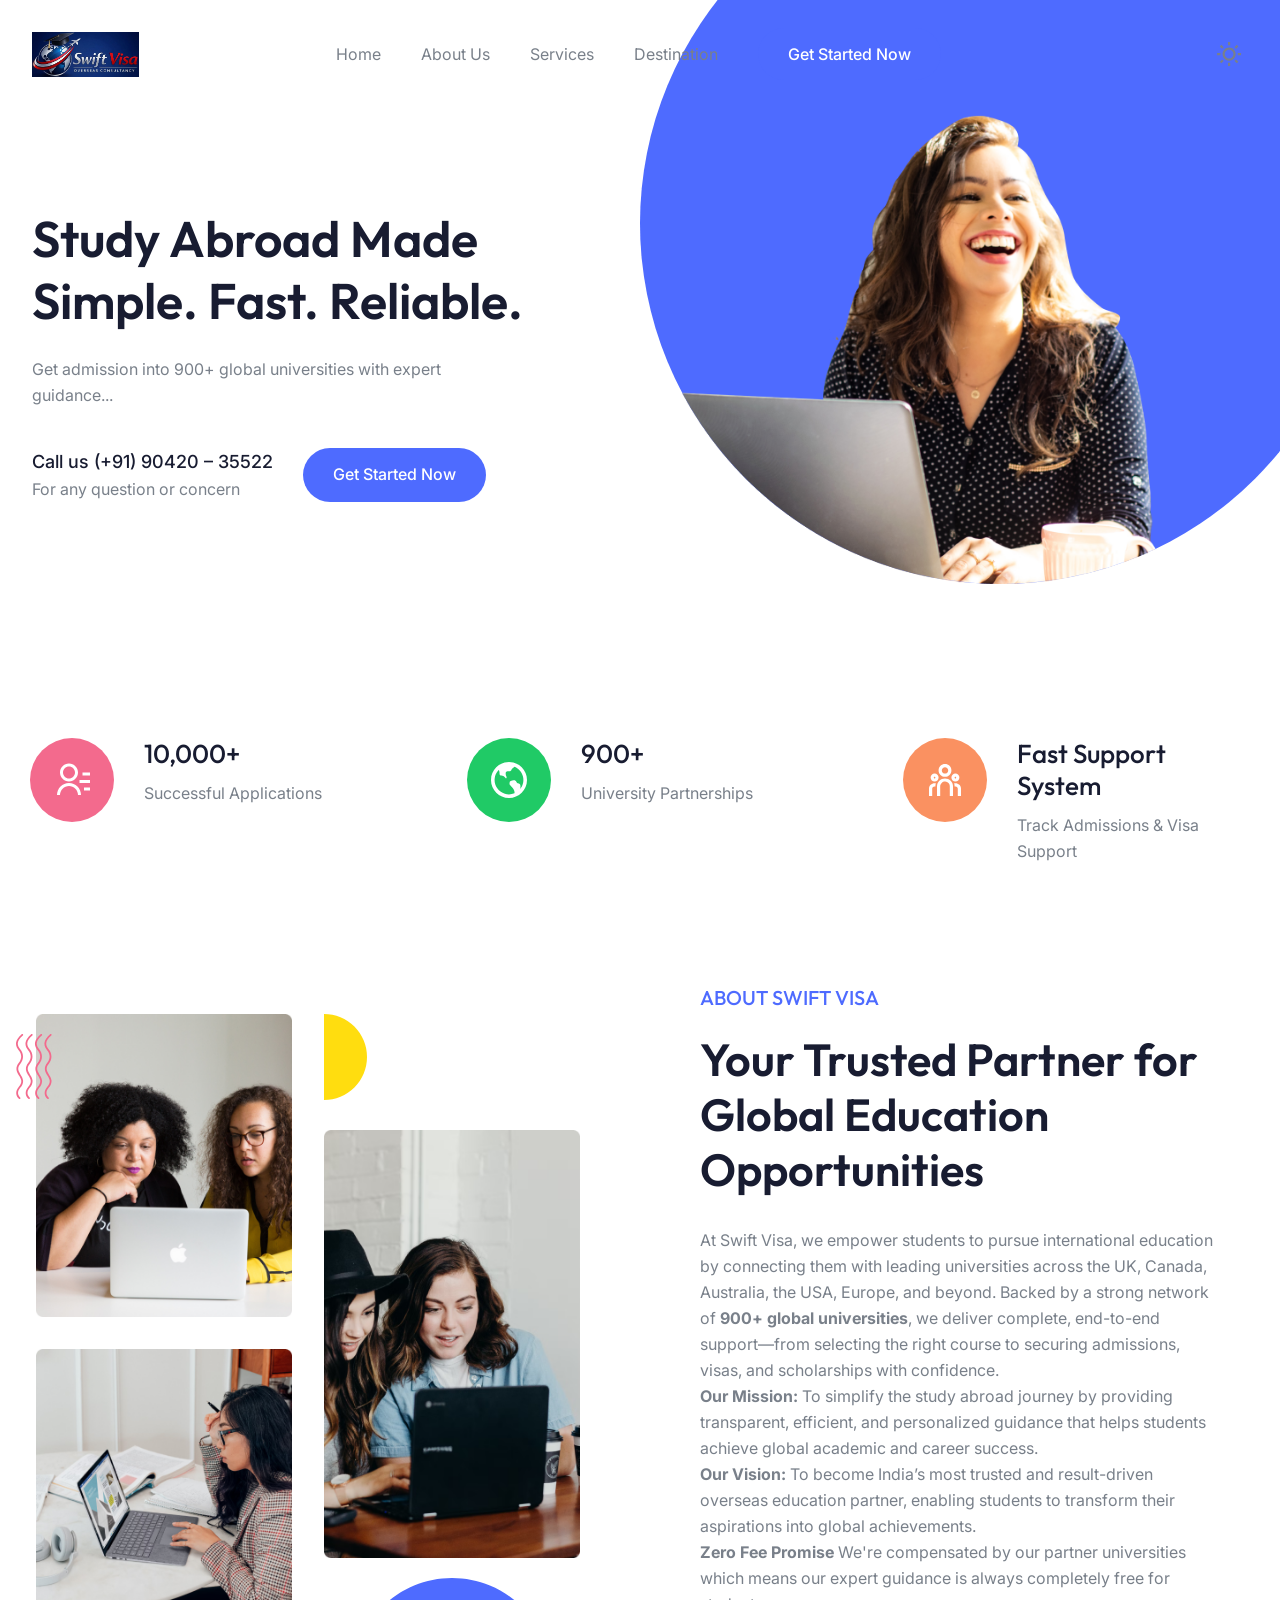
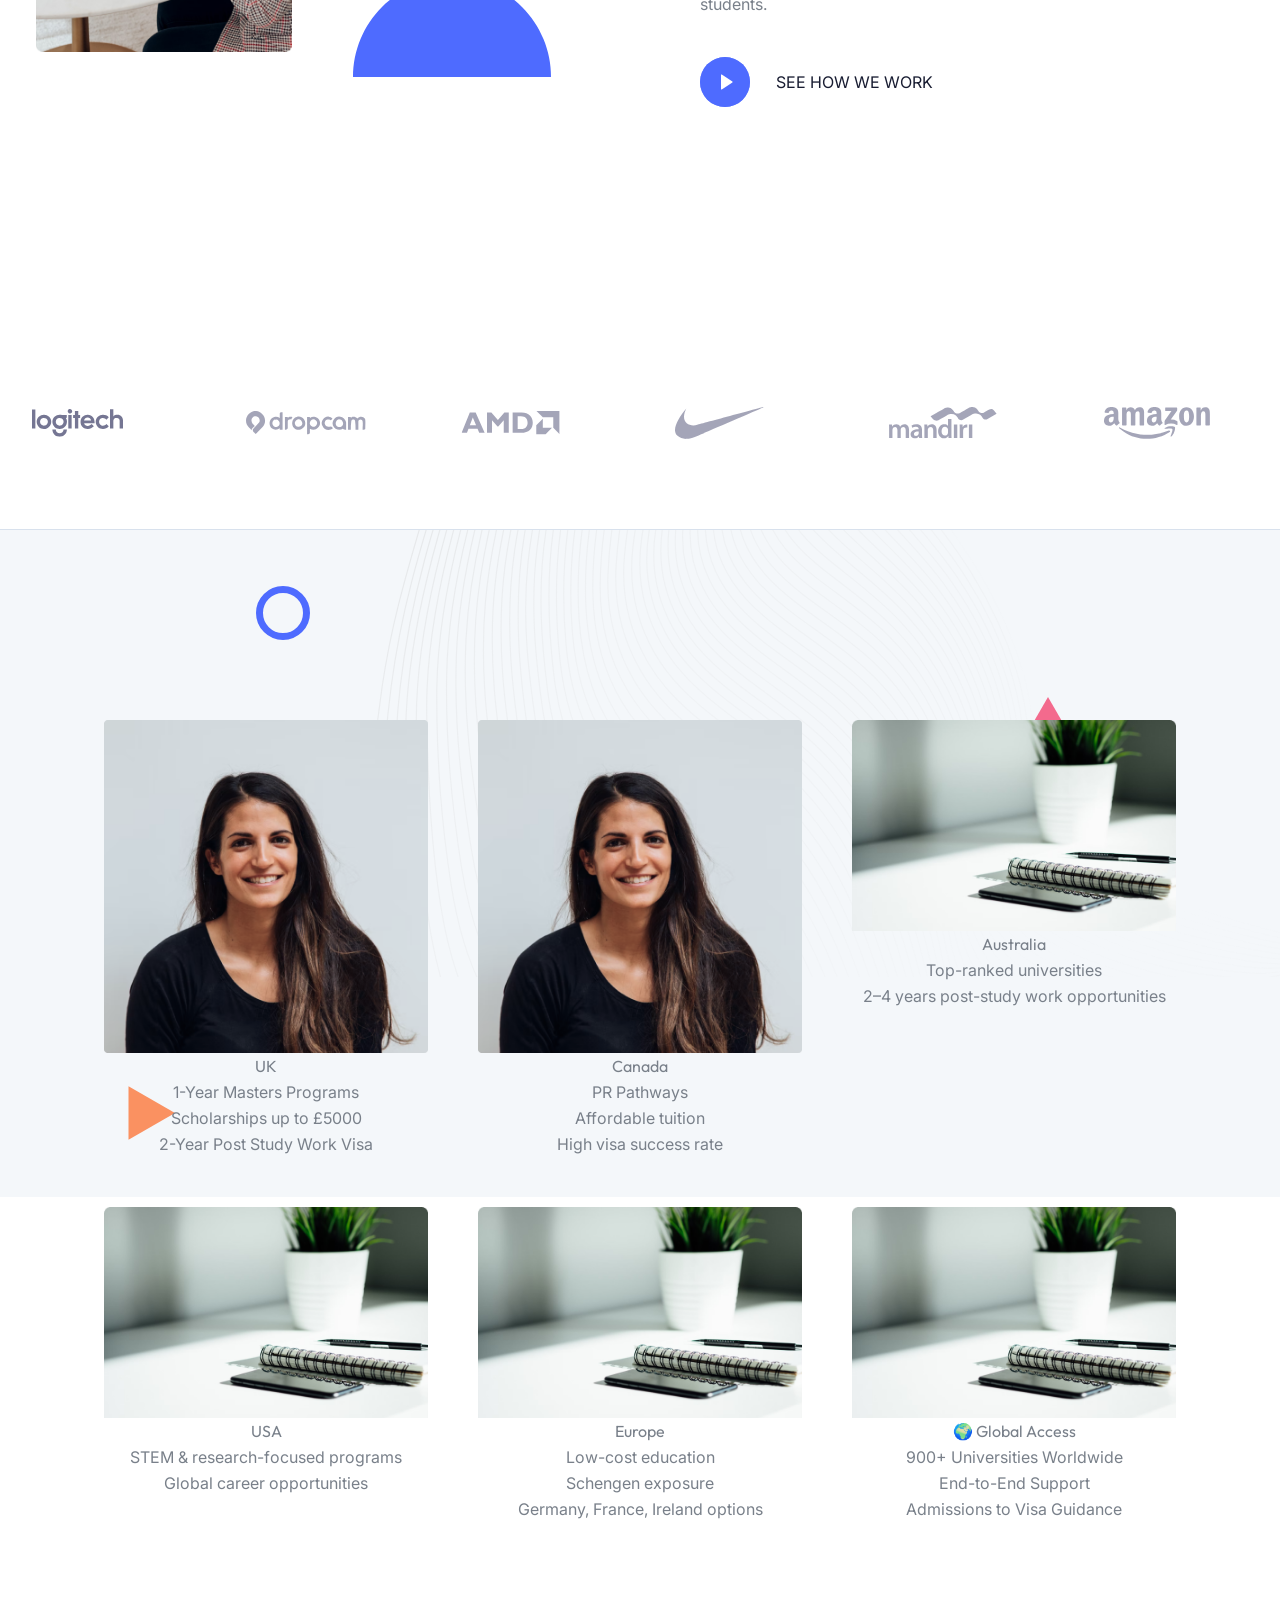
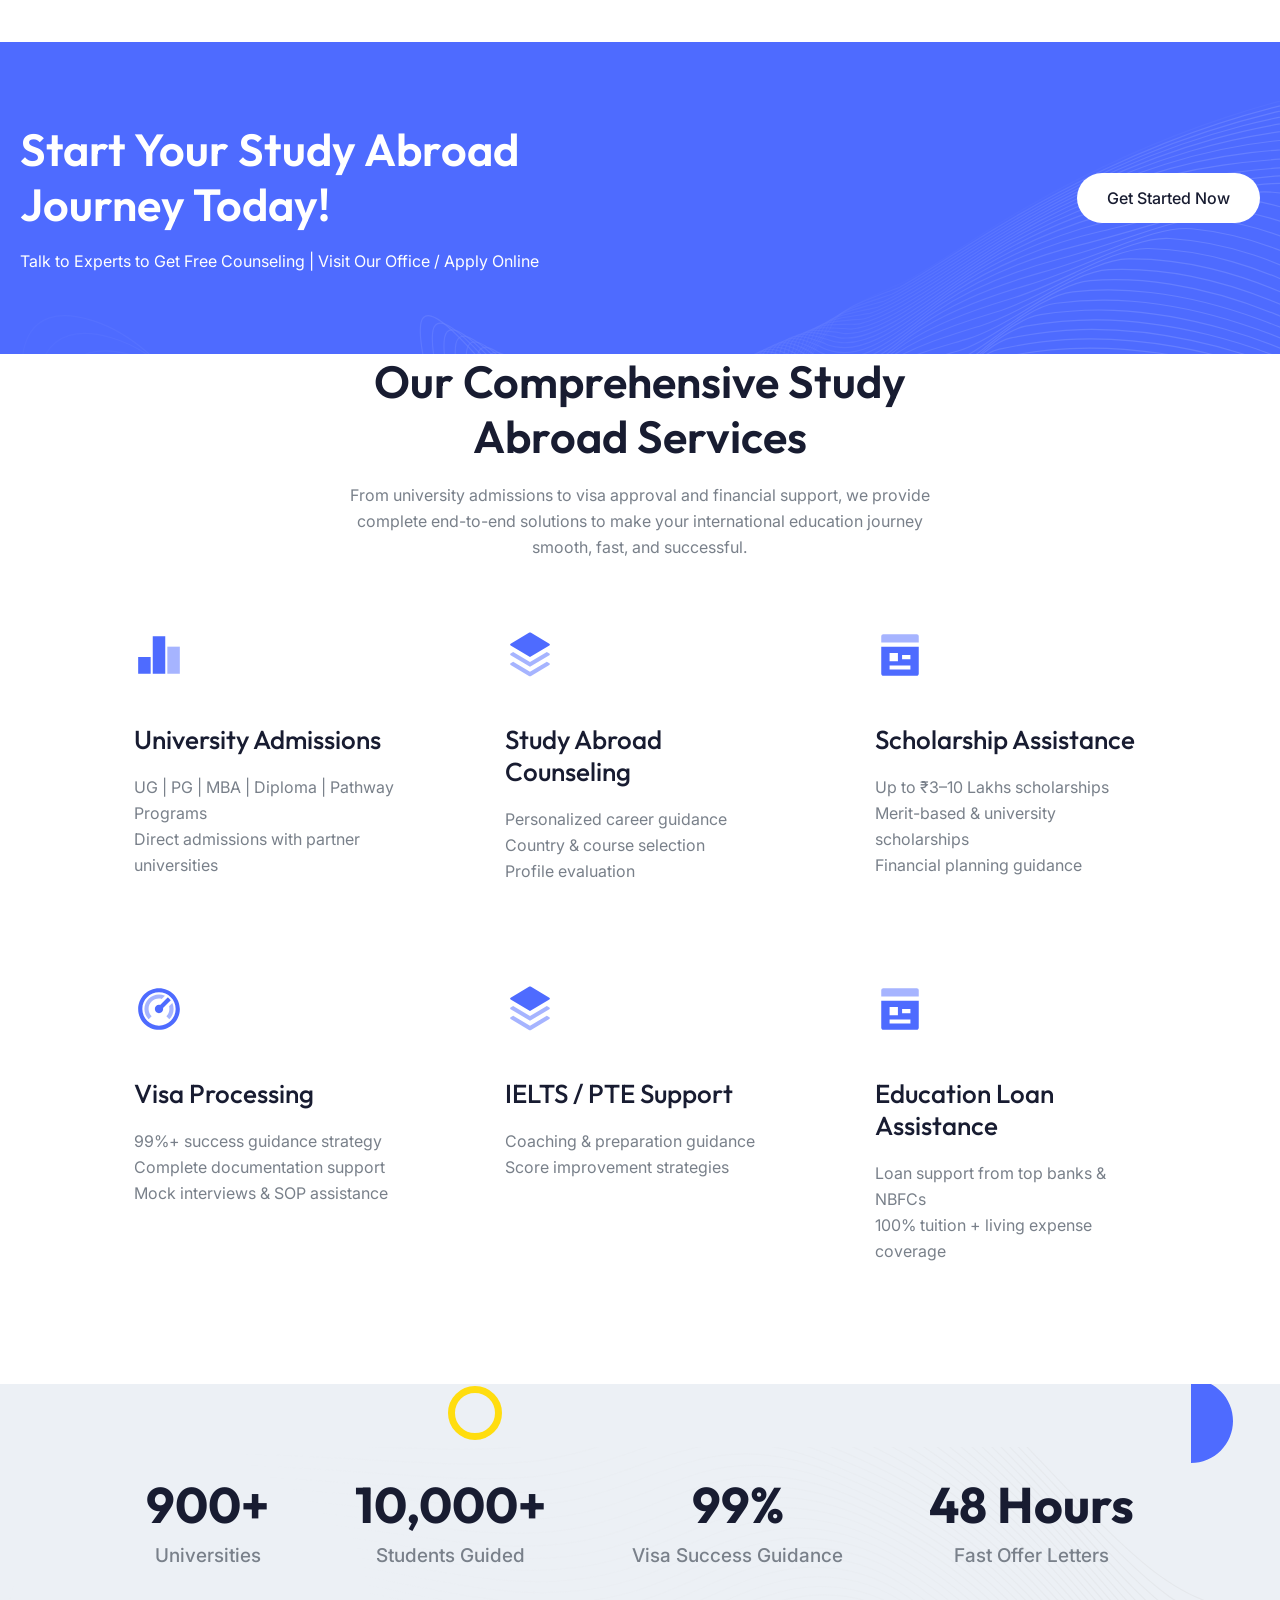
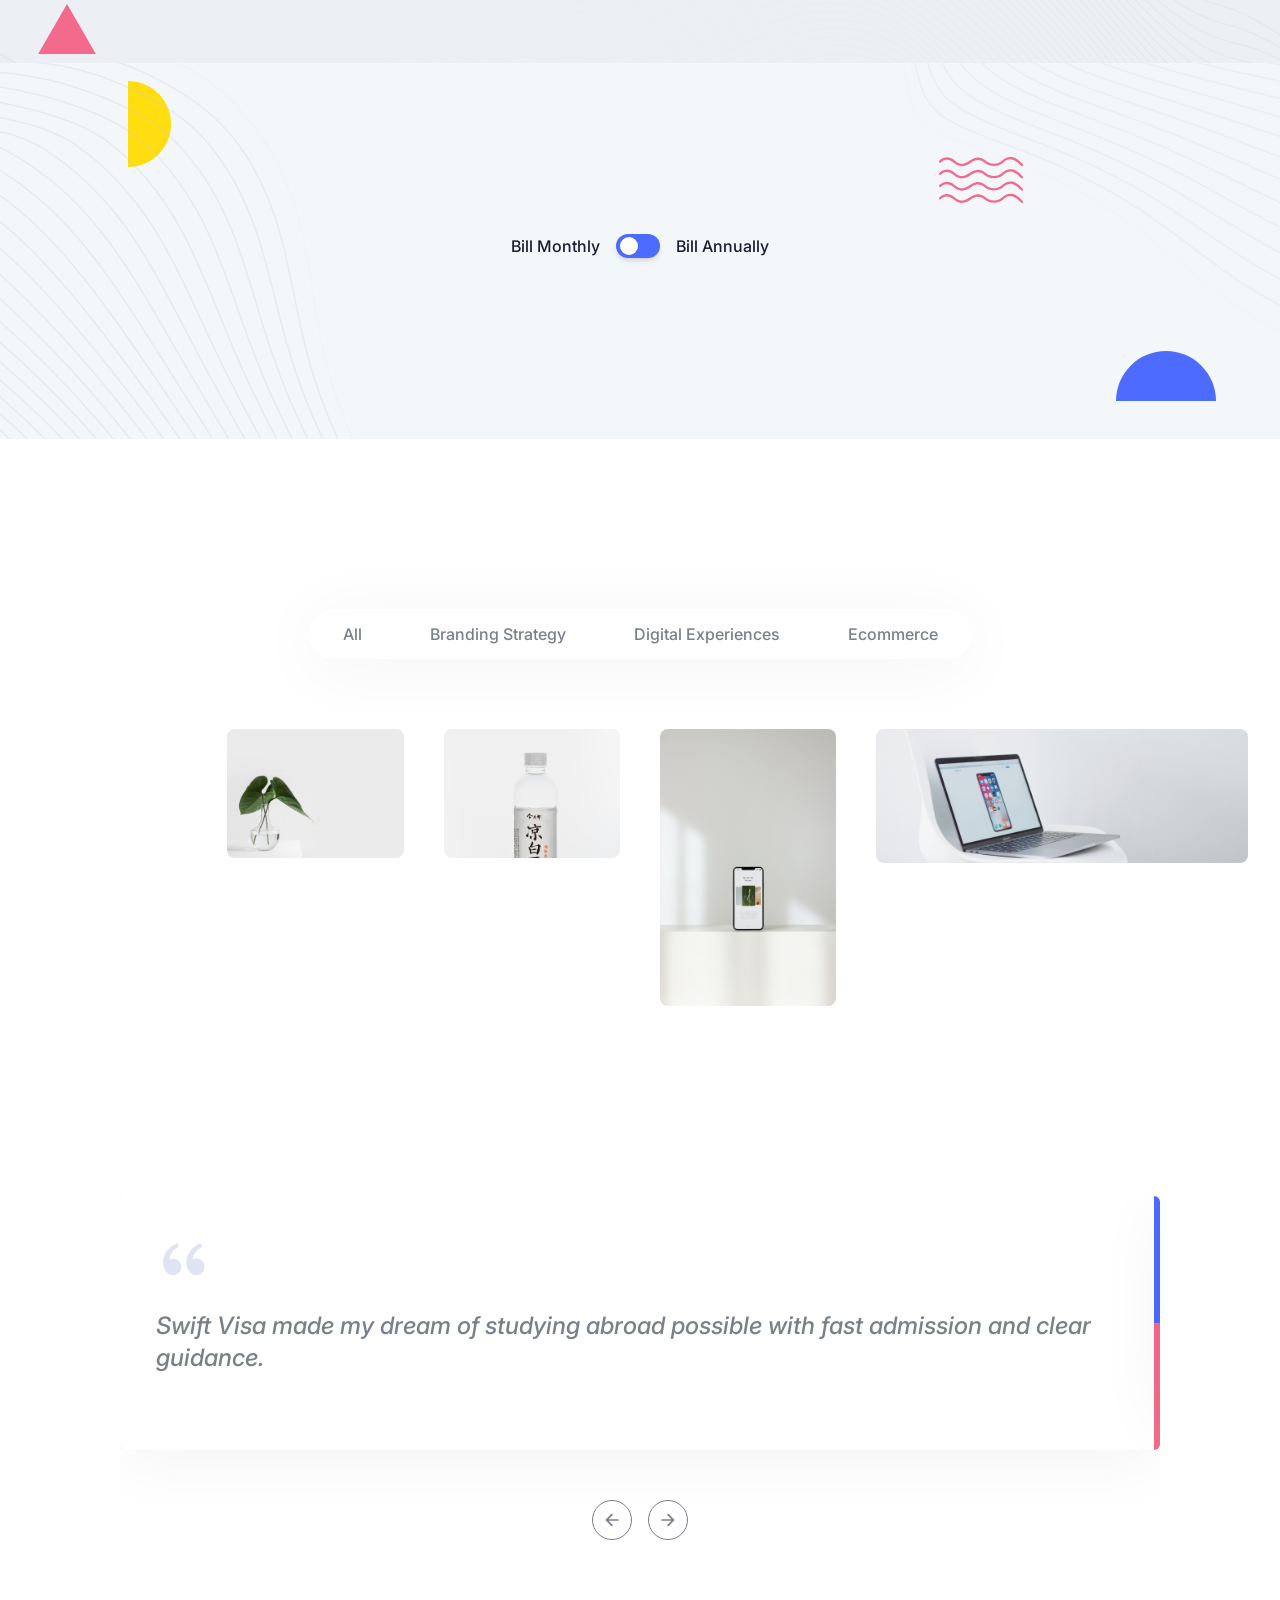
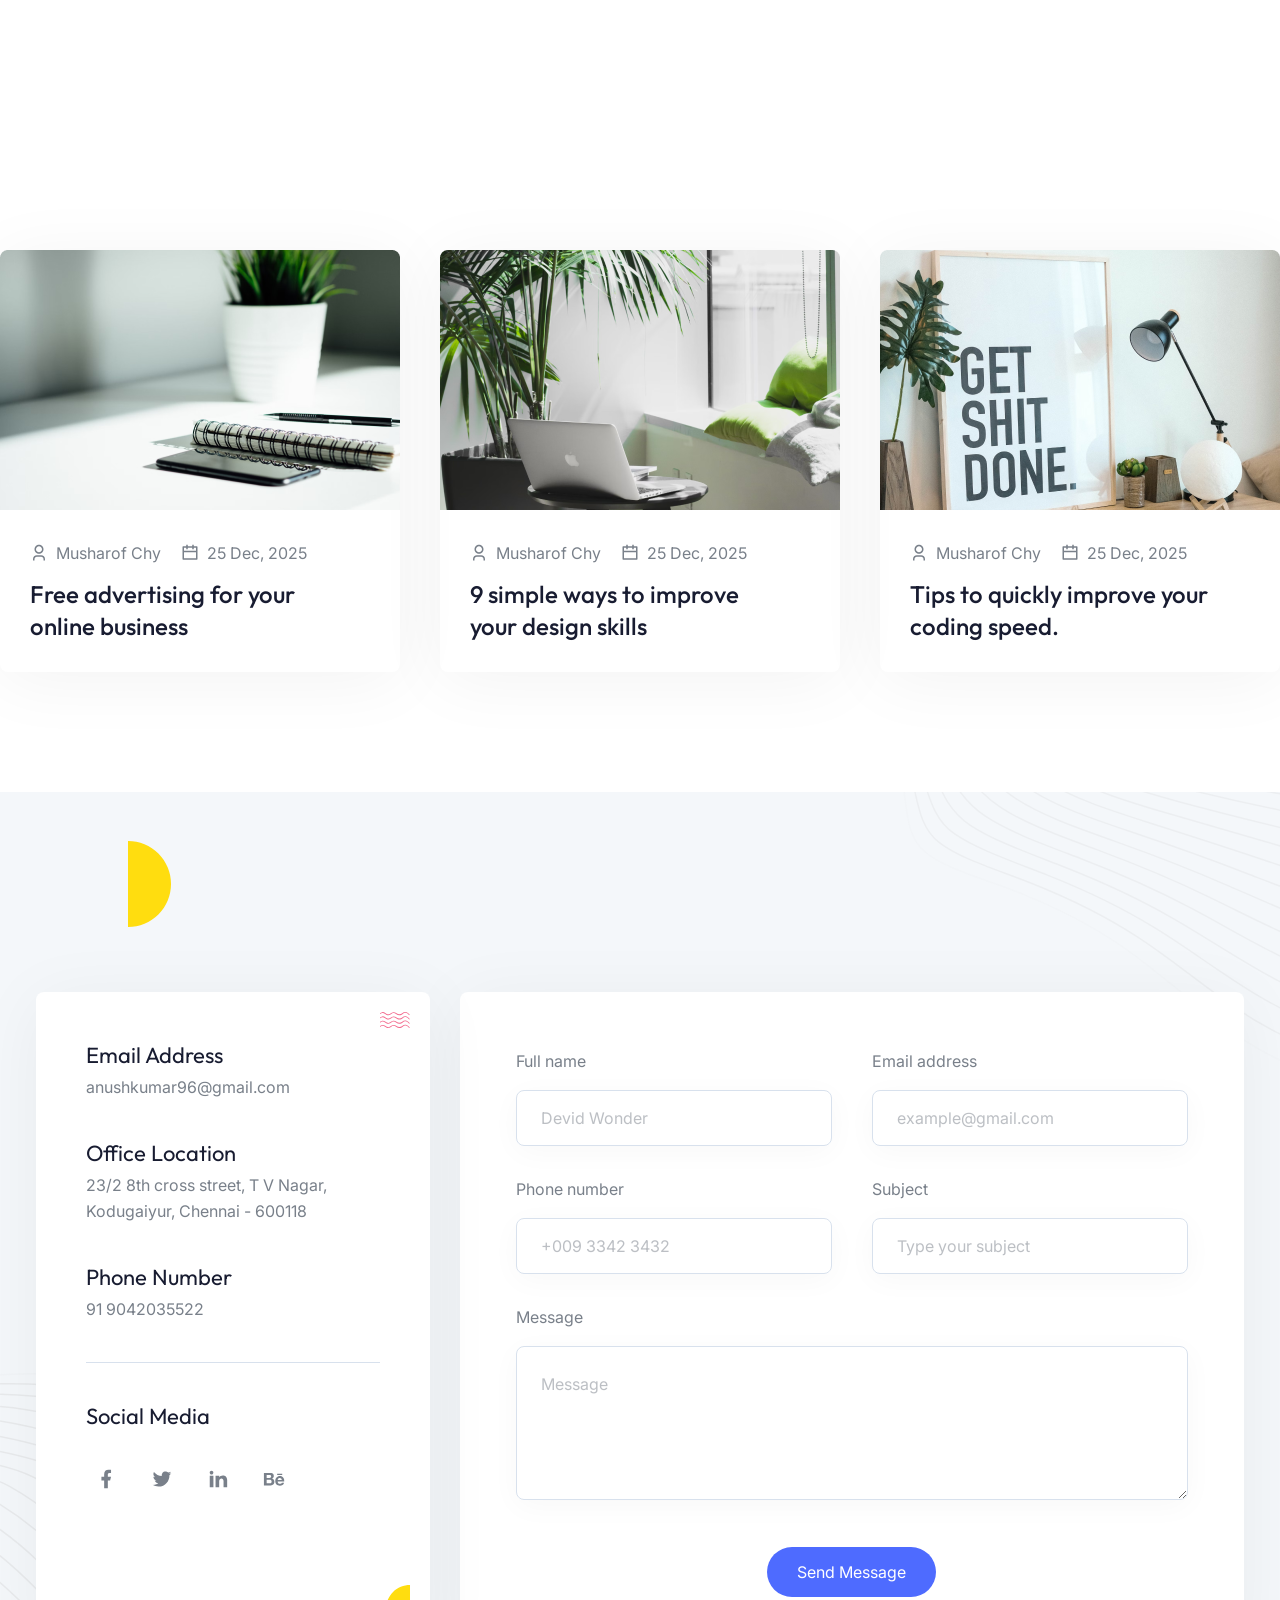
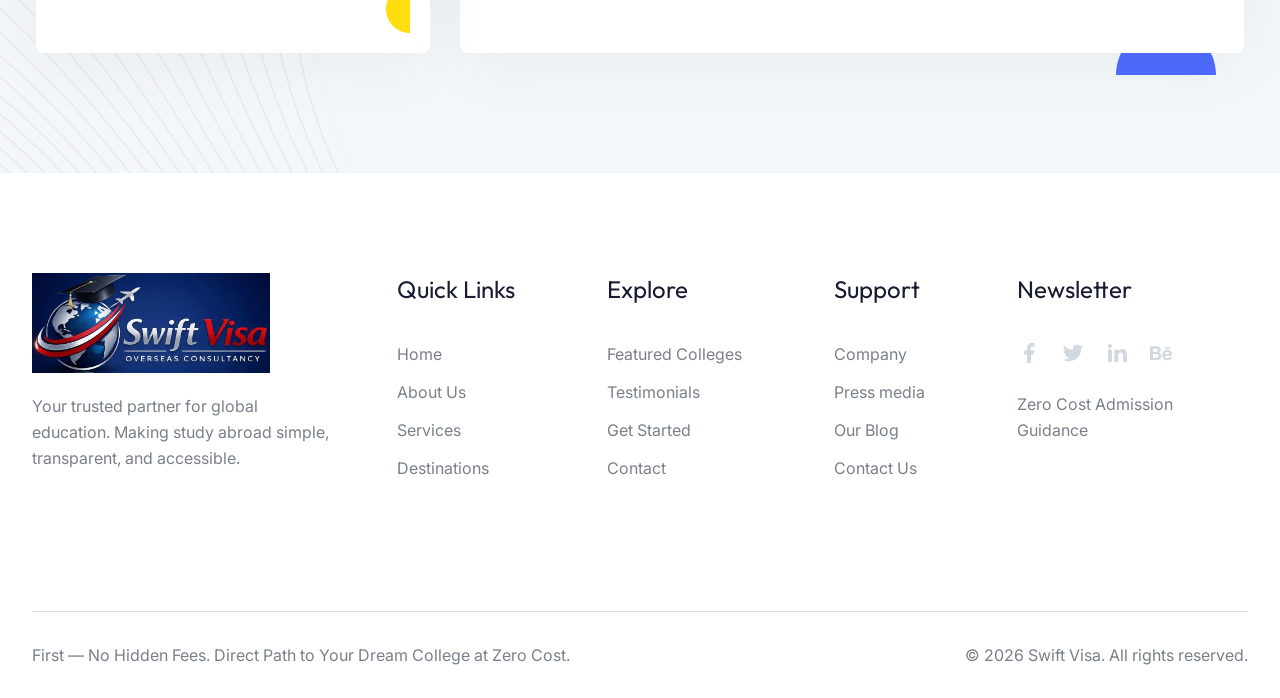
==== commit 862d51cd: "Update index.html" ====
--- a/index.html
+++ b/index.html
@@ -50,34 +50,14 @@
       <nav>
         <ul class="tc _o sf yo cg ep">
           <li><a href="index.html" class="xl" :class="{ 'mk': page === 'home' }">Home</a></li>
-          <li><a href="index.html#features" class="xl">Features</a></li>
-          <li class="c i" x-data="{ dropdown: false }">
-            <a
-              href="#"
-              class="xl tc wf yf bg"
-              @click.prevent="dropdown = !dropdown"
-              :class="{ 'mk': page === 'blog-grid' || page === 'blog-single' || page === 'signin' || page === 'signup' || page === '404' }"
-            >
-              Pages
-
-              <svg
-              :class="{ 'wh': dropdown }"
-              class="th mm we fd pf" xmlns="http://www.w3.org/2000/svg" viewBox="0 0 512 512">
-                <path d="M233.4 406.6c12.5 12.5 32.8 12.5 45.3 0l192-192c12.5-12.5 12.5-32.8 0-45.3s-32.8-12.5-45.3 0L256 338.7 86.6 169.4c-12.5-12.5-32.8-12.5-45.3 0s-12.5 32.8 0 45.3l192 192z" />
-              </svg>
-            </a>
-
-            <!-- Dropdown Start -->
-            <ul class="a" :class="{ 'tc': dropdown }">
-              <li><a href="blog-grid.html" class="xl" :class="{ 'mk': page === 'blog-grid' }">Blog Grid</a></li>
-              <li><a href="blog-single.html" class="xl" :class="{ 'mk': page === 'blog-single' }">Blog Single</a></li>
-              <li><a href="signin.html" class="xl" :class="{ 'mk': page === 'signin' }">Sign In</a></li>
-              <li><a href="signup.html" class="xl" :class="{ 'mk': page === 'signup' }">Sign Up</a></li>
-              <li><a href="404.html" class="xl" :class="{ 'mk': page === '404' }">404</a></li>
-            </ul>
-            <!-- Dropdown End -->
+          <li><a href="index.html#About" class="xl">About Us</a></li>
+          <li><a href="index.html#services" class="xl">Services</a></li>
+          <li><a href="index.html#destination" class="xl">Destination</a></li>
+          
           </li>
-          <li><a href="index.html#support" class="xl">Support</a></li>
+          <a href="#" class="ek jk lk gh gi hi rg ml il vc _d _l"
+                  >Get Started Now</a>
+          
         </ul>
       </nav>
 
@@ -122,14 +102,15 @@
                 Get admission into 900+ global universities with expert guidance...</p>
 
               <div class="tc tf yo zf mb">
-                <a href="#" class="ek jk lk gh gi hi rg ml il vc _d _l"
-                  >Get Started Now</a
-                >
-
                 <span class="tc sf">
                   <a href="#" class="inline-block ek xj kk wm"> Call us (+91) 90420 – 35522</a>
                   <span class="inline-block">For any question or concern</span>
                 </span>
+                <a href="#" class="ek jk lk gh gi hi rg ml il vc _d _l"
+                  >Get Started Now</a
+                >
+
+                
               </div>
             </div>
           </div>
@@ -179,7 +160,7 @@
       <!-- ===== Small Features End ===== -->
 
 <!-- ===== About Start ===== -->
-<section class="ji gp uq 2xl:ud-py-35 pg">
+<section id="About" class="ji gp uq 2xl:ud-py-35 pg">
   <div class="bb ze ki xn wq">
     <div class="tc wf gg qq">
       
@@ -213,10 +194,11 @@
         <p class="uo mt-4">
           <strong>Our Mission:</strong> To simplify the study abroad journey by providing transparent, efficient, and personalized guidance that helps students achieve global academic and career success.
         </p>
-
-        <p class="uo mt-2">
+ <p class="uo mt-2">
           <strong>Our Vision:</strong> To become India’s most trusted and result-driven overseas education partner, enabling students to transform their aspirations into global achievements.
         </p>
+        <p class="uo mt-2">
+          <strong>Zero Fee Promise</strong> We're compensated by our partner universities which means our expert guidance is always completely free for students.</p>
 
         <a href="https://www.youtube.com/watch?v=xcJtL7QggTI" data-fslightbox class="vc wf hg mb">
           <span class="tc wf xf be dd rg i gh ua">
@@ -231,19 +213,11 @@
   </div>
 </section>
 <!-- ===== About End ===== -->
-
-      <!-- ===== Team Start ===== -->
-      <section class="i pg ji gp uq">
-        <!-- Bg Shapes -->
-        <span class="rc h s r vd fd/5 fh rm"></span>
-        <img src="images/shape-08.svg" alt="Shape Bg" class="h q r" />
-        <img src="images/shape-09.svg" alt="Shape" class="of h y z/2" />
-        <img src="images/shape-10.svg" alt="Shape" class="h _ aa" />
-        <img src="images/shape-11.svg" alt="Shape" class="of h m ba" />
-
+<!-- ===== Clients Start ===== -->
+      <section class="pj vp mr">
         <!-- Section Title Start -->
         <div
-          x-data="{ sectionTitle: `Meet With Our Creative Dedicated Team`, sectionTitleText: `Lorem ipsum dolor sit amet, consectetur adipiscing elit. In convallis tortor eros. Donec vitae tortor lacus. Phasellus aliquam ante in maximus.`}"
+          x-data="{ sectionTitle: `Trusted by Global Brands`, sectionTitleText: `It is a long established fact that a reader will be distracted by the readable content of a page when looking at its layout. The point of using.`}"
         >
           <div class="animate_top bb ze rj ki xn vq">
     <h2
@@ -258,133 +232,164 @@
         </div>
         <!-- Section Title End -->
 
-        <div class="bb ze i va ki xn xq jb jo">
-          <div class="wc qf pn xo gg cp">
-            <!-- Team Item -->
-            <div class="animate_top rj">
-              <div class="c i pg z-1">
-                <img class="vd" src="images/team-01.png" alt="Team" />
-
-                <div class="ef im nl il">
-                  <span class="h -ud-left-5 -ud-bottom-21 rc de gd gh if wa"></span>
-                  <span class="h s p rc vd hd mh va"></span>
-                  <div class="h s p vd ij jj xa">
-                    <ul class="tc xf wf gg">
-                      <li>
-                        <a href="#">
-                          <svg class="uh vl ml il" width="10" height="18" viewBox="0 0 10 18" fill="none" xmlns="http://www.w3.org/2000/svg">
-                          <path d="M6.66634 10.25H8.74968L9.58301 6.91669H6.66634V5.25002C6.66634 4.39169 6.66634 3.58335 8.33301 3.58335H9.58301V0.783354C9.31134 0.74752 8.28551 0.666687 7.20218 0.666687C4.93968 0.666687 3.33301 2.04752 3.33301 4.58335V6.91669H0.833008V10.25H3.33301V17.3334H6.66634V10.25Z" fill=""/>
-                          </svg>
-                        </a>
-                      </li>
-                      <li>
-                        <a href="#">
-                          <svg class="uh vl ml il" width="18" height="14" viewBox="0 0 18 14" fill="none" xmlns="http://www.w3.org/2000/svg">
-                          <path d="M17.4683 1.71333C16.8321 1.99475 16.1574 2.17956 15.4666 2.26167C16.1947 1.82619 16.7397 1.14085 16.9999 0.333333C16.3166 0.74 15.5674 1.025 14.7866 1.17917C14.2621 0.617982 13.5669 0.245803 12.809 0.120487C12.0512 -0.00482822 11.2732 0.123742 10.596 0.486211C9.91875 0.848679 9.38024 1.42474 9.06418 2.12483C8.74812 2.82492 8.67221 3.60982 8.84825 4.3575C7.46251 4.28805 6.10686 3.92794 4.86933 3.30055C3.63179 2.67317 2.54003 1.79254 1.66492 0.715833C1.35516 1.24788 1.19238 1.85269 1.19326 2.46833C1.19326 3.67667 1.80826 4.74417 2.74326 5.36917C2.18993 5.35175 1.64878 5.20232 1.16492 4.93333V4.97667C1.16509 5.78142 1.44356 6.56135 1.95313 7.18422C2.46269 7.80709 3.17199 8.23456 3.96075 8.39417C3.4471 8.53337 2.90851 8.55388 2.38576 8.45417C2.60814 9.14686 3.04159 9.75267 3.62541 10.1868C4.20924 10.6209 4.9142 10.8615 5.64159 10.875C4.91866 11.4428 4.0909 11.8625 3.20566 12.1101C2.32041 12.3578 1.39503 12.4285 0.482422 12.3183C2.0755 13.3429 3.93 13.8868 5.82409 13.885C12.2349 13.885 15.7408 8.57417 15.7408 3.96833C15.7408 3.81833 15.7366 3.66667 15.7299 3.51833C16.4123 3.02514 17.0013 2.41418 17.4691 1.71417L17.4683 1.71333Z" fill=""/>
-                          </svg>
-                        </a>
-                      </li>
-                      <li>
-                        <a href="#">
-                          <svg class="uh vl ml il" width="17" height="16" viewBox="0 0 17 16" fill="none" xmlns="http://www.w3.org/2000/svg">
-                          <path d="M3.78353 2.16665C3.78331 2.60867 3.6075 3.03251 3.29478 3.34491C2.98207 3.65732 2.55806 3.8327 2.11603 3.83248C1.674 3.83226 1.25017 3.65645 0.937761 3.34373C0.625357 3.03102 0.449975 2.60701 0.450196 2.16498C0.450417 1.72295 0.626223 1.29912 0.93894 0.986712C1.25166 0.674307 1.67567 0.498925 2.1177 0.499146C2.55972 0.499367 2.98356 0.675173 3.29596 0.98789C3.60837 1.30061 3.78375 1.72462 3.78353 2.16665V2.16665ZM3.83353 5.06665H0.500195V15.5H3.83353V5.06665ZM9.1002 5.06665H5.78353V15.5H9.06686V10.025C9.06686 6.97498 13.0419 6.69165 13.0419 10.025V15.5H16.3335V8.89165C16.3335 3.74998 10.4502 3.94165 9.06686 6.46665L9.1002 5.06665V5.06665Z" fill=""/>
-                          </svg>
-                        </a>
-                      </li>
-                    </ul>
-                  </div>
-                </div>
-              </div>
-
-              <h4 class="yj go kk wm ob zb">Olivia Andrium</h4>
-              <p>Product Manager</p>
-            </div>
-
-            <!-- Team Item -->
-            <div class="animate_top rj">
-              <div class="c i pg z-1">
-                <img class="vd" src="images/team-02.png" alt="Team" />
-
-                <div class="ef im nl il">
-                  <span class="h -ud-left-5 -ud-bottom-21 rc de gd gh if wa"></span>
-                  <span class="h s p rc vd hd mh va"></span>
-                  <div class="h s p vd ij jj xa">
-                    <ul class="tc xf wf gg">
-                      <li>
-                        <a href="#">
-                          <svg class="uh vl ml il" width="10" height="18" viewBox="0 0 10 18" fill="none" xmlns="http://www.w3.org/2000/svg">
-                          <path d="M6.66634 10.25H8.74968L9.58301 6.91669H6.66634V5.25002C6.66634 4.39169 6.66634 3.58335 8.33301 3.58335H9.58301V0.783354C9.31134 0.74752 8.28551 0.666687 7.20218 0.666687C4.93968 0.666687 3.33301 2.04752 3.33301 4.58335V6.91669H0.833008V10.25H3.33301V17.3334H6.66634V10.25Z" fill=""/>
-                          </svg>
-                        </a>
-                      </li>
-                      <li>
-                        <a href="#">
-                          <svg class="uh vl ml il" width="18" height="14" viewBox="0 0 18 14" fill="none" xmlns="http://www.w3.org/2000/svg">
-                          <path d="M17.4683 1.71333C16.8321 1.99475 16.1574 2.17956 15.4666 2.26167C16.1947 1.82619 16.7397 1.14085 16.9999 0.333333C16.3166 0.74 15.5674 1.025 14.7866 1.17917C14.2621 0.617982 13.5669 0.245803 12.809 0.120487C12.0512 -0.00482822 11.2732 0.123742 10.596 0.486211C9.91875 0.848679 9.38024 1.42474 9.06418 2.12483C8.74812 2.82492 8.67221 3.60982 8.84825 4.3575C7.46251 4.28805 6.10686 3.92794 4.86933 3.30055C3.63179 2.67317 2.54003 1.79254 1.66492 0.715833C1.35516 1.24788 1.19238 1.85269 1.19326 2.46833C1.19326 3.67667 1.80826 4.74417 2.74326 5.36917C2.18993 5.35175 1.64878 5.20232 1.16492 4.93333V4.97667C1.16509 5.78142 1.44356 6.56135 1.95313 7.18422C2.46269 7.80709 3.17199 8.23456 3.96075 8.39417C3.4471 8.53337 2.90851 8.55388 2.38576 8.45417C2.60814 9.14686 3.04159 9.75267 3.62541 10.1868C4.20924 10.6209 4.9142 10.8615 5.64159 10.875C4.91866 11.4428 4.0909 11.8625 3.20566 12.1101C2.32041 12.3578 1.39503 12.4285 0.482422 12.3183C2.0755 13.3429 3.93 13.8868 5.82409 13.885C12.2349 13.885 15.7408 8.57417 15.7408 3.96833C15.7408 3.81833 15.7366 3.66667 15.7299 3.51833C16.4123 3.02514 17.0013 2.41418 17.4691 1.71417L17.4683 1.71333Z" fill=""/>
-                          </svg>
-                        </a>
-                      </li>
-                      <li>
-                        <a href="#">
-                          <svg class="uh vl ml il" width="17" height="16" viewBox="0 0 17 16" fill="none" xmlns="http://www.w3.org/2000/svg">
-                          <path d="M3.78353 2.16665C3.78331 2.60867 3.6075 3.03251 3.29478 3.34491C2.98207 3.65732 2.55806 3.8327 2.11603 3.83248C1.674 3.83226 1.25017 3.65645 0.937761 3.34373C0.625357 3.03102 0.449975 2.60701 0.450196 2.16498C0.450417 1.72295 0.626223 1.29912 0.93894 0.986712C1.25166 0.674307 1.67567 0.498925 2.1177 0.499146C2.55972 0.499367 2.98356 0.675173 3.29596 0.98789C3.60837 1.30061 3.78375 1.72462 3.78353 2.16665V2.16665ZM3.83353 5.06665H0.500195V15.5H3.83353V5.06665ZM9.1002 5.06665H5.78353V15.5H9.06686V10.025C9.06686 6.97498 13.0419 6.69165 13.0419 10.025V15.5H16.3335V8.89165C16.3335 3.74998 10.4502 3.94165 9.06686 6.46665L9.1002 5.06665V5.06665Z" fill=""/>
-                          </svg>
-                        </a>
-                      </li>
-                    </ul>
-                  </div>
-                </div>
-              </div>
-
-              <h4 class="yj go kk wm ob zb">Jemse Kemorun</h4>
-              <p>Product Designer</p>
-            </div>
-
-            <!-- Team Item -->
-            <div class="animate_top rj">
-              <div class="c i pg z-1">
-                <img class="vd" src="images/team-03.png" alt="Team" />
-
-                <div class="ef im nl il">
-                  <span class="h -ud-left-5 -ud-bottom-21 rc de gd gh if wa"></span>
-                  <span class="h s p rc vd hd mh va"></span>
-                  <div class="h s p vd ij jj xa">
-                    <ul class="tc xf wf gg">
-                      <li>
-                        <a href="#">
-                          <svg class="uh vl ml il" width="10" height="18" viewBox="0 0 10 18" fill="none" xmlns="http://www.w3.org/2000/svg">
-                          <path d="M6.66634 10.25H8.74968L9.58301 6.91669H6.66634V5.25002C6.66634 4.39169 6.66634 3.58335 8.33301 3.58335H9.58301V0.783354C9.31134 0.74752 8.28551 0.666687 7.20218 0.666687C4.93968 0.666687 3.33301 2.04752 3.33301 4.58335V6.91669H0.833008V10.25H3.33301V17.3334H6.66634V10.25Z" fill=""/>
-                          </svg>
-                        </a>
-                      </li>
-                      <li>
-                        <a href="#">
-                          <svg class="uh vl ml il" width="18" height="14" viewBox="0 0 18 14" fill="none" xmlns="http://www.w3.org/2000/svg">
-                          <path d="M17.4683 1.71333C16.8321 1.99475 16.1574 2.17956 15.4666 2.26167C16.1947 1.82619 16.7397 1.14085 16.9999 0.333333C16.3166 0.74 15.5674 1.025 14.7866 1.17917C14.2621 0.617982 13.5669 0.245803 12.809 0.120487C12.0512 -0.00482822 11.2732 0.123742 10.596 0.486211C9.91875 0.848679 9.38024 1.42474 9.06418 2.12483C8.74812 2.82492 8.67221 3.60982 8.84825 4.3575C7.46251 4.28805 6.10686 3.92794 4.86933 3.30055C3.63179 2.67317 2.54003 1.79254 1.66492 0.715833C1.35516 1.24788 1.19238 1.85269 1.19326 2.46833C1.19326 3.67667 1.80826 4.74417 2.74326 5.36917C2.18993 5.35175 1.64878 5.20232 1.16492 4.93333V4.97667C1.16509 5.78142 1.44356 6.56135 1.95313 7.18422C2.46269 7.80709 3.17199 8.23456 3.96075 8.39417C3.4471 8.53337 2.90851 8.55388 2.38576 8.45417C2.60814 9.14686 3.04159 9.75267 3.62541 10.1868C4.20924 10.6209 4.9142 10.8615 5.64159 10.875C4.91866 11.4428 4.0909 11.8625 3.20566 12.1101C2.32041 12.3578 1.39503 12.4285 0.482422 12.3183C2.0755 13.3429 3.93 13.8868 5.82409 13.885C12.2349 13.885 15.7408 8.57417 15.7408 3.96833C15.7408 3.81833 15.7366 3.66667 15.7299 3.51833C16.4123 3.02514 17.0013 2.41418 17.4691 1.71417L17.4683 1.71333Z" fill=""/>
-                          </svg>
-                        </a>
-                      </li>
-                      <li>
-                        <a href="#">
-                          <svg class="uh vl ml il" width="17" height="16" viewBox="0 0 17 16" fill="none" xmlns="http://www.w3.org/2000/svg">
-                          <path d="M3.78353 2.16665C3.78331 2.60867 3.6075 3.03251 3.29478 3.34491C2.98207 3.65732 2.55806 3.8327 2.11603 3.83248C1.674 3.83226 1.25017 3.65645 0.937761 3.34373C0.625357 3.03102 0.449975 2.60701 0.450196 2.16498C0.450417 1.72295 0.626223 1.29912 0.93894 0.986712C1.25166 0.674307 1.67567 0.498925 2.1177 0.499146C2.55972 0.499367 2.98356 0.675173 3.29596 0.98789C3.60837 1.30061 3.78375 1.72462 3.78353 2.16665V2.16665ZM3.83353 5.06665H0.500195V15.5H3.83353V5.06665ZM9.1002 5.06665H5.78353V15.5H9.06686V10.025C9.06686 6.97498 13.0419 6.69165 13.0419 10.025V15.5H16.3335V8.89165C16.3335 3.74998 10.4502 3.94165 9.06686 6.46665L9.1002 5.06665V5.06665Z" fill=""/>
-                          </svg>
-                        </a>
-                      </li>
-                    </ul>
-                  </div>
-                </div>
-              </div>
-
-              <h4 class="yj go kk wm ob zb">Avi Pestarica</h4>
-              <p>Web Designer</p>
-            </div>
+        <div class="bb ze ah ch pm hj xp ki xn 2xl:ud-px-49 bc">
+          <div class="wc rf qn zf cp kq xf wf">
+            <a href="#" class="rc animate_top">
+              <img class="th wl ml il zl om" src="images/brand-light-01.svg" alt="Clients" />
+              <img class="xc sk ml il zl nm" src="images/brand-dark-01.svg" alt="Clients" />
+            </a>
+            <a href="#" class="rc animate_top">
+              <img class="tk ml il zl om" src="images/brand-light-02.svg" alt="Clients" />
+              <img class="xc sk ml il zl nm" src="images/brand-dark-02.svg" alt="Clients" />
+            </a>
+            <a href="#" class="rc animate_top">
+              <img class="tk ml il zl om" src="images/brand-light-03.svg" alt="Clients" />
+              <img class="xc sk ml il zl nm" src="images/brand-dark-03.svg" alt="Clients" />
+            </a>
+            <a href="#" class="rc animate_top">
+              <img class="tk ml il zl om" src="images/brand-light-04.svg" alt="Clients" />
+              <img class="xc sk ml il zl nm" src="images/brand-dark-04.svg" alt="Clients" />
+            </a>
+            <a href="#" class="rc animate_top">
+              <img class="tk ml il zl om" src="images/brand-light-05.svg" alt="Clients" />
+              <img class="xc sk ml il zl nm" src="images/brand-dark-05.svg" alt="Clients" />
+            </a>
+            <a href="#" class="rc animate_top">
+              <img class="tk ml il zl om" src="images/brand-light-06.svg" alt="Clients" />
+              <img class="xc sk ml il zl nm" src="images/brand-dark-06.svg" alt="Clients" />
+            </a>
           </div>
         </div>
       </section>
-      <!-- ===== Team End ===== -->
+      <!-- ===== Clients End ===== -->
+
+
+     <!-- ===== Study Destinations Start ===== -->
+<section id="destination" class="i pg ji gp uq destination-bg">
+  <!-- Bg Shapes -->
+  <span class="rc h s r vd fd/5 fh rm"></span>
+  <img src="images/shape-08.svg" alt="Shape Bg" class="h q r" />
+  <img src="images/shape-09.svg" alt="Shape" class="of h y z/2" />
+  <img src="images/shape-10.svg" alt="Shape" class="h _ aa" />
+  <img src="images/shape-11.svg" alt="Shape" class="of h m ba" />
+
+  <!-- Section Title -->
+  <div x-data="{ sectionTitle: `Study Destinations`, sectionTitleText: `Explore top global destinations with the best universities, career opportunities, and student benefits.`}">
+    <div class="animate_top bb ze rj ki xn vq">
+      <h2 x-text="sectionTitle" class="fk vj pr kk wm on/5 gq/2 bb _b"></h2>
+      <p class="bb on/5 wo/5 hq" x-text="sectionTitleText"></p>
+    </div>
+  </div>
+
+  <!-- Cards -->
+  <div class="bb ze i va ki xn xq jb jo">
+    <div class="wc qf pn xo gg cp">
+
+      <!-- UK -->
+   <div class="animate_top rj destination-card">
+  <img src="images/team-01.png" alt="UK" />
+
+  <h4 class="destination-title"> UK</h4>
+
+  <div class="destination-points">
+    <p>1-Year Masters Programs</p>
+    <p>Scholarships up to £5000</p>
+    <p>2-Year Post Study Work Visa</p>
+  </div>
+</div>
+
+      <!-- Canada -->
+      <div class="animate_top rj destination-card">
+  <img src="images/team-01.png" alt="UK" />
+          
+        
+         <h4 class="destination-title">Canada</h4>
+         <div class="destination-points">
+        <p>PR Pathways</p>
+        <p> Affordable tuition</p>
+        <p> High visa success rate</p>
+      </div></div>
+<!-- Australia -->
+<div class="animate_top rj destination-card">
+  <img src="images/blog-01.png" alt="Australia" />
+
+  <h4 class="destination-title">Australia</h4>
+
+  <div class="destination-points">
+    <p>Top-ranked universities</p>
+    <p>2–4 years post-study work opportunities</p>
+  </div>
+</div>
+
+<!-- USA -->
+<div class="animate_top rj destination-card">
+  <img src="images/blog-01.png" alt="USA" />
+
+  <h4 class="destination-title">USA</h4>
+
+  <div class="destination-points">
+    <p>STEM & research-focused programs</p>
+    <p>Global career opportunities</p>
+  </div>
+</div>
+
+<!-- Europe -->
+<div class="animate_top rj destination-card">
+  <img src="images/blog-01.png" alt="Europe" />
+
+  <h4 class="destination-title">Europe</h4>
+
+  <div class="destination-points">
+    <p>Low-cost education</p>
+    <p>Schengen exposure</p>
+    <p>Germany, France, Ireland options</p>
+  </div>
+</div>
+
+<!-- Global -->
+<div class="animate_top rj destination-card">
+  <img src="images/blog-01.png" alt="Global" />
+
+  <h4 class="destination-title">🌍 Global Access</h4>
+
+  <div class="destination-points">
+    <p>900+ Universities Worldwide</p>
+    <p>End-to-End Support</p>
+    <p>Admissions to Visa Guidance</p>
+  </div>
+</div>
+
+    </div>
+  </div>
+</section>
+<!-- ===== Study Destinations End ===== -->
+
+       <!-- ===== CTA Start ===== -->
+      <section class="i pg gh ji">
+  <!-- Bg Shape -->
+  <img class="h p q" src="images/shape-16.svg" alt="Bg Shape" />
+
+  <div class="bb ye i z-10 ki xn dr">
+    <div class="tc uf sn tn un gg">
+      <div class="animate_left to/2">
+        <h2 class="fk vj zp pr lk ac">
+           Start Your Study Abroad Journey Today!
+        </h2>
+        <p class="lk">
+            Talk to Experts to Get Free Counseling | Visit Our Office / Apply Online </p>
+      </div>
+      <div class="animate_right bf">
+        <a href="#" class="vc ek kk hh rg ol il cm gi hi">
+            Get Started Now
+        </a>
+      </div>
+    </div>
+  </div>
+</section>
+
+      <!-- ===== CTA End ===== -->
  <!-- ===== Services Start ===== -->
-<section class="lj tp kr">
+<section id="services" class="lj tp kr">
 
   <!-- Section Title Start -->
   <div>
@@ -470,7 +475,37 @@
   </div>
 </section>
 <!-- ===== Services End ===== -->
-    
+    <!-- ===== Counter Start ===== -->
+      <section class="i pg qh rm ji hp">
+        <img src="images/shape-11.svg" alt="Shape" class="of h ga ha ke" />
+        <img src="images/shape-07.svg" alt="Shape" class="h ia o ae jf" />
+        <img src="images/shape-14.svg" alt="Shape" class="h ja ka" />
+        <img src="images/shape-15.svg" alt="Shape" class="h q p" />
+
+        <div class="bb ze i va ki xn br">
+          <div class="tc uf sn tn xf un gg">
+            <div class="animate_top me/5 ln rj">
+              <h2 class="gk vj zp or kk wm hc">900+</h2>
+              <p class="ek bk aq"> Universities  </p>
+            </div>
+            <div class="animate_top me/5 ln rj">
+              <h2 class="gk vj zp or kk wm hc">10,000+</h2>
+              <p class="ek bk aq"> Students Guided </p>
+            </div>
+            <div class="animate_top me/5 ln rj">
+              <h2 class="gk vj zp or kk wm hc">99% </h2>
+              <p class="ek bk aq">Visa Success Guidance</p>
+            </div>
+            <div class="animate_top me/5 ln rj">
+              <h2 class="gk vj zp or kk wm hc">48 Hours</h2>
+              <p class="ek bk aq"> Fast Offer Letters</p>
+            </div>
+          </div>
+        </div>
+      </section>
+      <!-- ===== Counter End ===== --> 
+
+
       <!-- ===== Pricing Table Start ===== -->
       <section x-data="setup()" class="i pg fh rm ji gp uq">
         <!-- Bg Shapes -->
@@ -786,85 +821,9 @@
       </section>
       <!-- ===== Testimonials End ===== -->
 
-      <!-- ===== Counter Start ===== -->
-      <section class="i pg qh rm ji hp">
-        <img src="images/shape-11.svg" alt="Shape" class="of h ga ha ke" />
-        <img src="images/shape-07.svg" alt="Shape" class="h ia o ae jf" />
-        <img src="images/shape-14.svg" alt="Shape" class="h ja ka" />
-        <img src="images/shape-15.svg" alt="Shape" class="h q p" />
-
-        <div class="bb ze i va ki xn br">
-          <div class="tc uf sn tn xf un gg">
-            <div class="animate_top me/5 ln rj">
-              <h2 class="gk vj zp or kk wm hc">900+</h2>
-              <p class="ek bk aq"> Universities  </p>
-            </div>
-            <div class="animate_top me/5 ln rj">
-              <h2 class="gk vj zp or kk wm hc">10,000+</h2>
-              <p class="ek bk aq"> Students Guided </p>
-            </div>
-            <div class="animate_top me/5 ln rj">
-              <h2 class="gk vj zp or kk wm hc">99% </h2>
-              <p class="ek bk aq">Visa Success Guidance</p>
-            </div>
-            <div class="animate_top me/5 ln rj">
-              <h2 class="gk vj zp or kk wm hc">48 Hours</h2>
-              <p class="ek bk aq"> Fast Offer Letters</p>
-            </div>
-          </div>
-        </div>
-      </section>
-      <!-- ===== Counter End ===== -->
-
-      <!-- ===== Clients Start ===== -->
-      <section class="pj vp mr">
-        <!-- Section Title Start -->
-        <div
-          x-data="{ sectionTitle: `Trusted by Global Brands`, sectionTitleText: `It is a long established fact that a reader will be distracted by the readable content of a page when looking at its layout. The point of using.`}"
-        >
-          <div class="animate_top bb ze rj ki xn vq">
-    <h2
-            x-text="sectionTitle"
-            class="fk vj pr kk wm on/5 gq/2 bb _b"
-    >
-    </h2>
-    <p class="bb on/5 wo/5 hq" x-text="sectionTitleText"></p>
-</div>
-
-
-        </div>
-        <!-- Section Title End -->
-
-        <div class="bb ze ah ch pm hj xp ki xn 2xl:ud-px-49 bc">
-          <div class="wc rf qn zf cp kq xf wf">
-            <a href="#" class="rc animate_top">
-              <img class="th wl ml il zl om" src="images/brand-light-01.svg" alt="Clients" />
-              <img class="xc sk ml il zl nm" src="images/brand-dark-01.svg" alt="Clients" />
-            </a>
-            <a href="#" class="rc animate_top">
-              <img class="tk ml il zl om" src="images/brand-light-02.svg" alt="Clients" />
-              <img class="xc sk ml il zl nm" src="images/brand-dark-02.svg" alt="Clients" />
-            </a>
-            <a href="#" class="rc animate_top">
-              <img class="tk ml il zl om" src="images/brand-light-03.svg" alt="Clients" />
-              <img class="xc sk ml il zl nm" src="images/brand-dark-03.svg" alt="Clients" />
-            </a>
-            <a href="#" class="rc animate_top">
-              <img class="tk ml il zl om" src="images/brand-light-04.svg" alt="Clients" />
-              <img class="xc sk ml il zl nm" src="images/brand-dark-04.svg" alt="Clients" />
-            </a>
-            <a href="#" class="rc animate_top">
-              <img class="tk ml il zl om" src="images/brand-light-05.svg" alt="Clients" />
-              <img class="xc sk ml il zl nm" src="images/brand-dark-05.svg" alt="Clients" />
-            </a>
-            <a href="#" class="rc animate_top">
-              <img class="tk ml il zl om" src="images/brand-light-06.svg" alt="Clients" />
-              <img class="xc sk ml il zl nm" src="images/brand-dark-06.svg" alt="Clients" />
-            </a>
-          </div>
-        </div>
-      </section>
-      <!-- ===== Clients End ===== -->
+      
+
+      
 
       <!-- ===== Blog Start ===== -->
       <section class="ji gp uq">
@@ -1151,30 +1110,7 @@
       </section>
       <!-- ===== Contact End ===== -->
 
-      <!-- ===== CTA Start ===== -->
-      <section class="i pg gh ji">
-  <!-- Bg Shape -->
-  <img class="h p q" src="images/shape-16.svg" alt="Bg Shape" />
-
-  <div class="bb ye i z-10 ki xn dr">
-    <div class="tc uf sn tn un gg">
-      <div class="animate_left to/2">
-        <h2 class="fk vj zp pr lk ac">
-           Start Your Study Abroad Journey Today!
-        </h2>
-        <p class="lk">
-            Talk to Experts to Get Free Counseling | Visit Our Office / Apply Online </p>
-      </div>
-      <div class="animate_right bf">
-        <a href="#" class="vc ek kk hh rg ol il cm gi hi">
-            Get Started Now
-        </a>
-      </div>
-    </div>
-  </div>
-</section>
-
-      <!-- ===== CTA End ===== -->
+     
     </main>
     <!-- ===== Footer Start ===== -->
     <footer>
@@ -1188,9 +1124,50 @@
             <img src="images/logo-dark.jpeg" alt="Logo" class="xc nm" style="height: 100px; width: auto;" />
           </a>
 
-          <p class="lc fb">Lorem ipsum dolor sit amet, consectetur adipiscing elit.</p>
-
-          <ul class="tc wf cg">
+          <p class="lc fb">  Your trusted partner for global education. Making study abroad simple, transparent, and accessible.</p>
+
+         
+        </div>
+
+        <div class="vd ro tc sf rn un gg vn">
+          <div class="animate_top">
+            <h4 class="kk wm tj ec">Quick Links</h4>
+
+
+<ul>
+              <li><a href="index.html" class="sc xl vb">Home</a></li>
+              <li><a href="about.html" class="sc xl vb">About Us</a></li>
+              <li><a href="services.html" class="sc xl vb">Services</a></li>
+              <li><a href="destinations.html" class="sc xl vb">Destinations</a></li>
+            </ul>
+          </div>
+
+          <div class="animate_top">
+            <h4 class="kk wm tj ec">Explore</h4>
+
+          <ul>
+              <li><a href="#" class="sc xl vb">Featured Colleges</a></li>
+              <li><a href="#testimonials" class="sc xl vb">Testimonials</a></li>
+              <li><a href="#contact" class="sc xl vb">Get Started</a></li>
+              <li><a href="#contact" class="sc xl vb">Contact</a></li>
+            </ul>
+          </div>
+
+          <div class="animate_top">
+            <h4 class="kk wm tj ec">Support</h4>
+
+            <ul>
+              <li><a href="#" class="sc xl vb">Company</a></li>
+              <li><a href="#" class="sc xl vb">Press media</a></li>
+              <li><a href="#" class="sc xl vb">Our Blog</a></li>
+              <li><a href="#" class="sc xl vb">Contact Us</a></li>
+            </ul>
+          </div>
+
+          <div class="animate_top">
+            <h4 class="kk wm tj ec">Newsletter</h4>
+
+             <ul class="tc wf cg">
             <li>
               <a href="#">
                 <svg class="vh ul cl il" width="24" height="24" viewBox="0 0 24 24" fill="none" xmlns="http://www.w3.org/2000/svg">
@@ -1256,76 +1233,10 @@
               </a>
             </li>
           </ul>
-        </div>
-
-        <div class="vd ro tc sf rn un gg vn">
-          <div class="animate_top">
-            <h4 class="kk wm tj ec">Quick Links</h4>
-
-            <ul>
-              <li><a href="#" class="sc xl vb">Home</a></li>
-              <li><a href="#" class="sc xl vb">Product</a></li>
-              <li>
-                <a href="#" class="sc xl vb">
-                  Careers 
-                  <span class="sc ek uj lk nh rg zi _i nc">Hiring</span>
-                </a>
-              </li>
-              <li><a href="#" class="sc xl vb">Pricing</a></li>
-            </ul>
-          </div>
-
-          <div class="animate_top">
-            <h4 class="kk wm tj ec">Services</h4>
-
-            <ul>
-              <li><a href="#" class="sc xl vb">Web Development</a></li>
-              <li><a href="#" class="sc xl vb">Graphics Design</a></li>
-              <li><a href="#" class="sc xl vb">Digital Marketing</a></li>
-              <li><a href="#" class="sc xl vb">Ui/Ux Design</a></li>
-            </ul>
-          </div>
-
-          <div class="animate_top">
-            <h4 class="kk wm tj ec">Support</h4>
-
-            <ul>
-              <li><a href="#" class="sc xl vb">Company</a></li>
-              <li><a href="#" class="sc xl vb">Press media</a></li>
-              <li><a href="#" class="sc xl vb">Our Blog</a></li>
-              <li><a href="#" class="sc xl vb">Contact Us</a></li>
-            </ul>
-          </div>
-
-          <div class="animate_top">
-            <h4 class="kk wm tj ec">Newsletter</h4>
-            <p class="ac qe">Subscribe to receive future updates</p>
-
-            <form action="https://formbold.com/s/unique_form_id" method="POST">
-              <div class="i">
-                <input
-                  type="text"
-                  placeholder="Email address"
-                  class="vd sm _g ch pm vk xm rg gm dm dn gi mi"
-                />
-
-                <button class="h q fi">
-                  <svg class="th vm ul" width="20" height="20" viewBox="0 0 20 20" fill="none" xmlns="http://www.w3.org/2000/svg">
-                    <g clip-path="url(#clip0_48_1487)">
-                      <path
-                        d="M3.1175 1.17318L18.5025 9.63484C18.5678 9.67081 18.6223 9.72365 18.6602 9.78786C18.6982 9.85206 18.7182 9.92527 18.7182 9.99984C18.7182 10.0744 18.6982 10.1476 18.6602 10.2118C18.6223 10.276 18.5678 10.3289 18.5025 10.3648L3.1175 18.8265C3.05406 18.8614 2.98262 18.8792 2.91023 18.8781C2.83783 18.8769 2.76698 18.857 2.70465 18.8201C2.64232 18.7833 2.59066 18.7308 2.55478 18.6679C2.51889 18.6051 2.50001 18.5339 2.5 18.4615V1.53818C2.50001 1.46577 2.51889 1.39462 2.55478 1.33174C2.59066 1.26885 2.64232 1.2164 2.70465 1.17956C2.76698 1.14272 2.83783 1.12275 2.91023 1.12163C2.98262 1.12051 3.05406 1.13828 3.1175 1.17318ZM4.16667 10.8332V16.3473L15.7083 9.99984L4.16667 3.65234V9.16651H8.33333V10.8332H4.16667Z"
-                        fill=""
-                      />
-                    </g>
-                    <defs>
-                      <clipPath id="clip0_48_1487">
-                        <rect width="20" height="20" fill="white" />
-                      </clipPath>
-                    </defs>
-                  </svg>
-                </button>
-              </div>
-            </form>
+          <br>
+            <p class="ac qe">Zero Cost Admission Guidance</p>
+
+           
           </div>
         </div>
       </div>
@@ -1336,14 +1247,13 @@
     <div class="bh ch pm tc uf sf yo wf xf ap cg fp bj">
       <div class="animate_top">
         <ul class="tc wf gg">
-          <li><a href="#" class="xl">English</a></li>
-          <li><a href="#" class="xl">Privacy Policy</a></li>
-          <li><a href="#" class="xl">Support</a></li>
+           <p> First — No Hidden Fees. Direct Path to Your Dream College at Zero Cost.
+        </p>
         </ul>
       </div>
 
       <div class="animate_top">
-        <p>&copy; 2025 Base. All rights reserved</p>
+        <p>&copy; 2026 Swift Visa. All rights reserved.</p>
       </div>
     </div>
     <!-- Footer Bottom -->
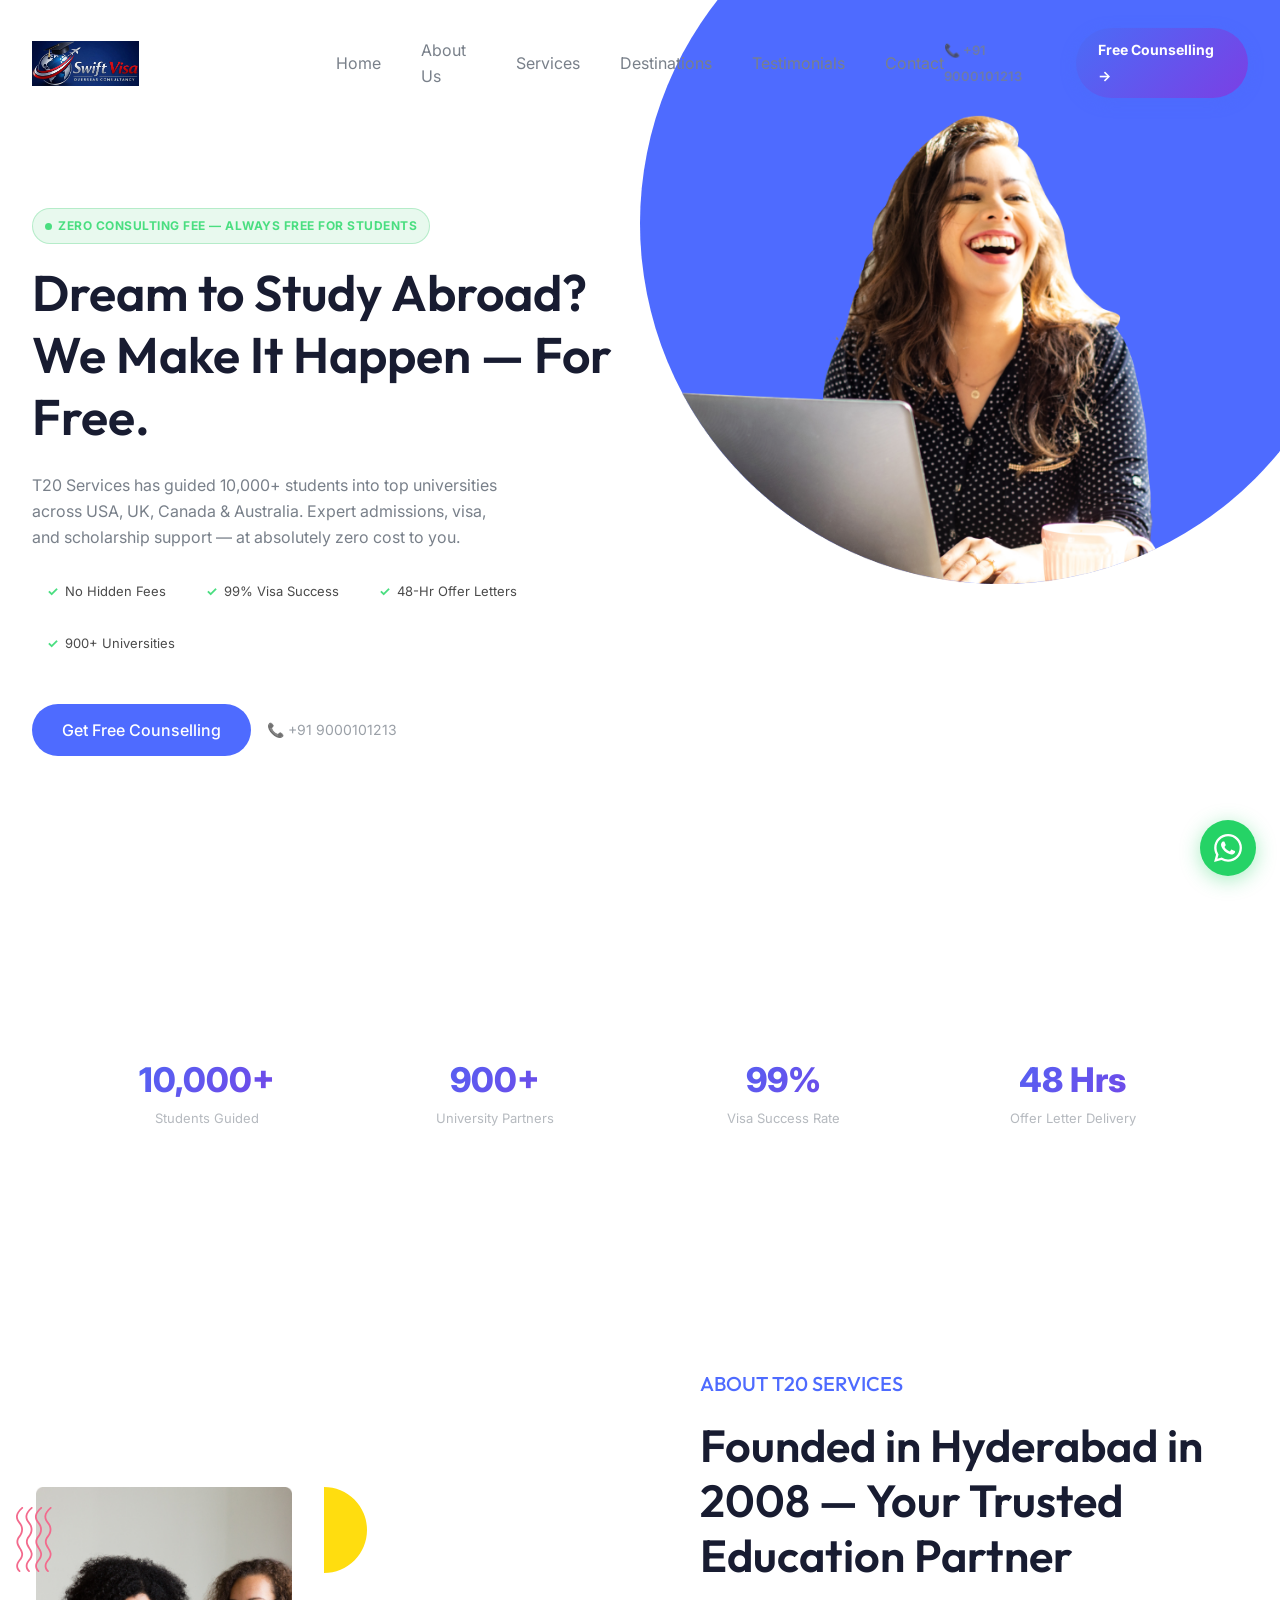
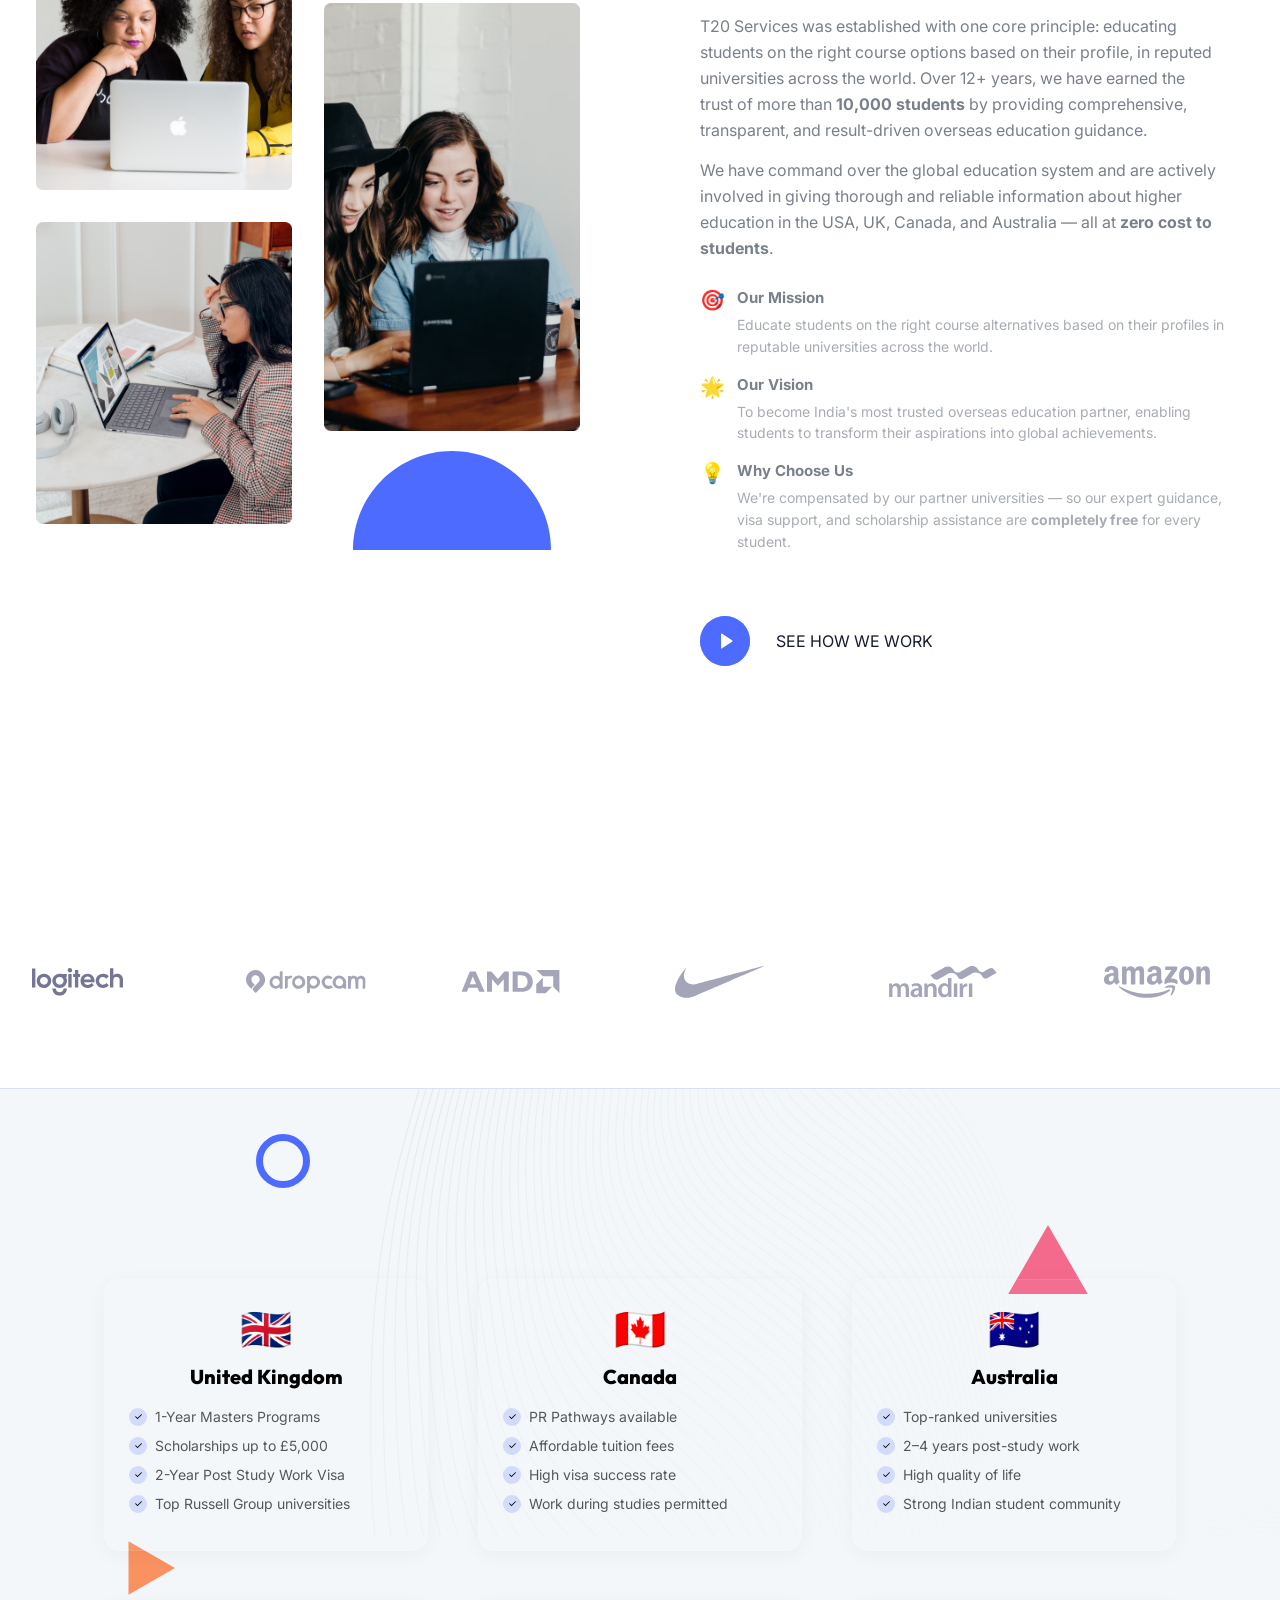
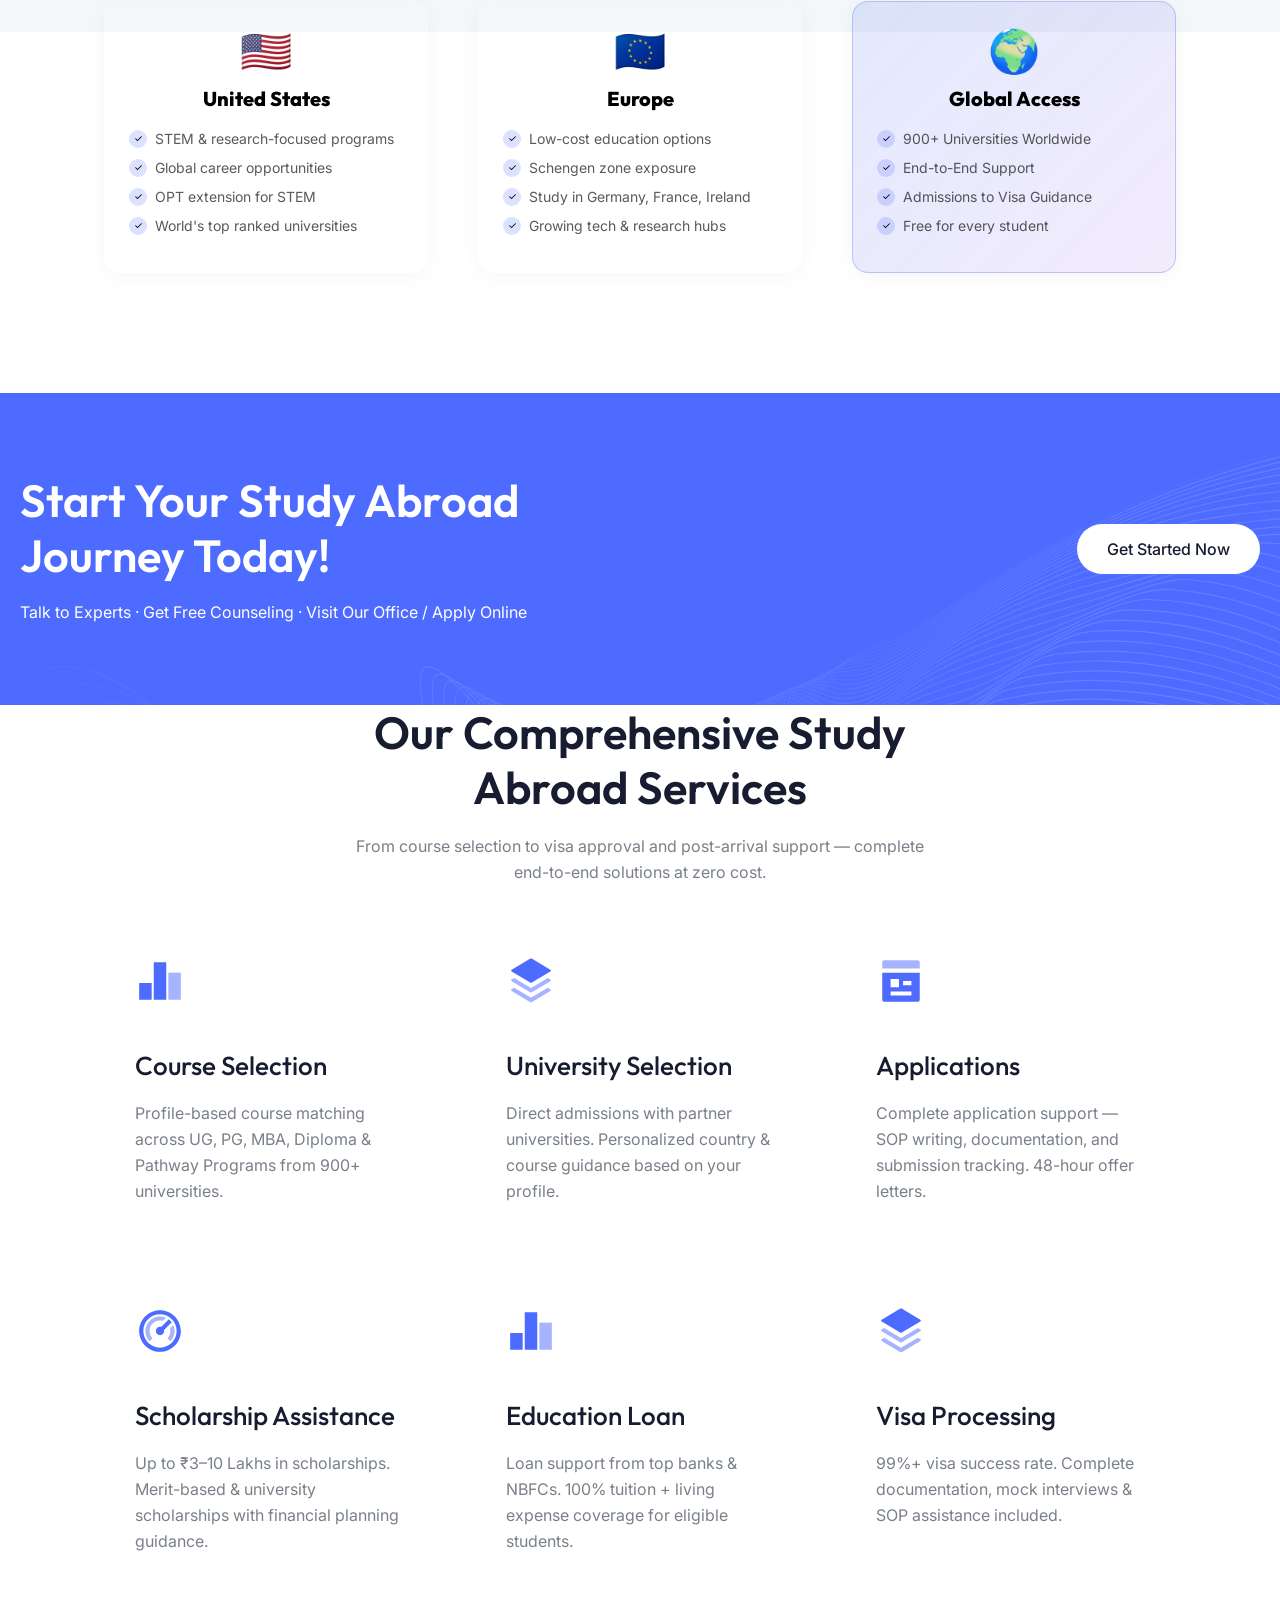
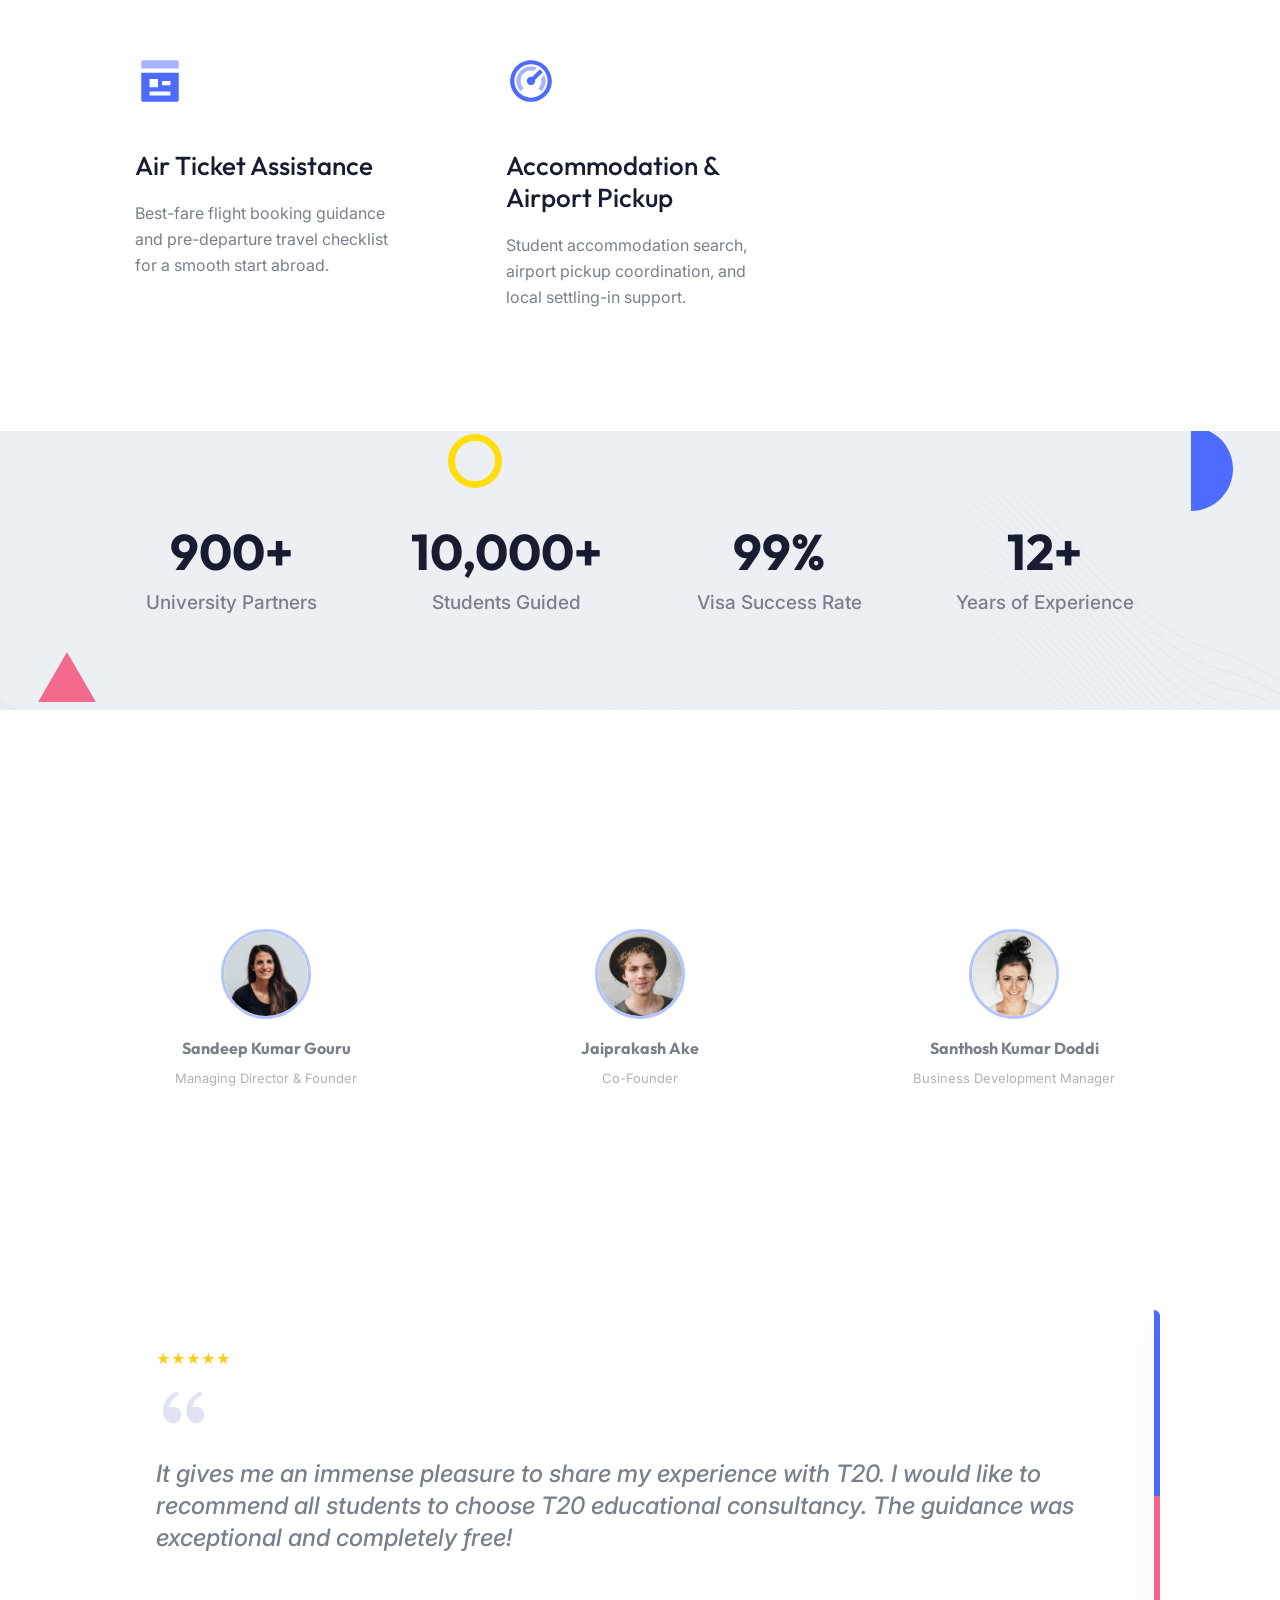
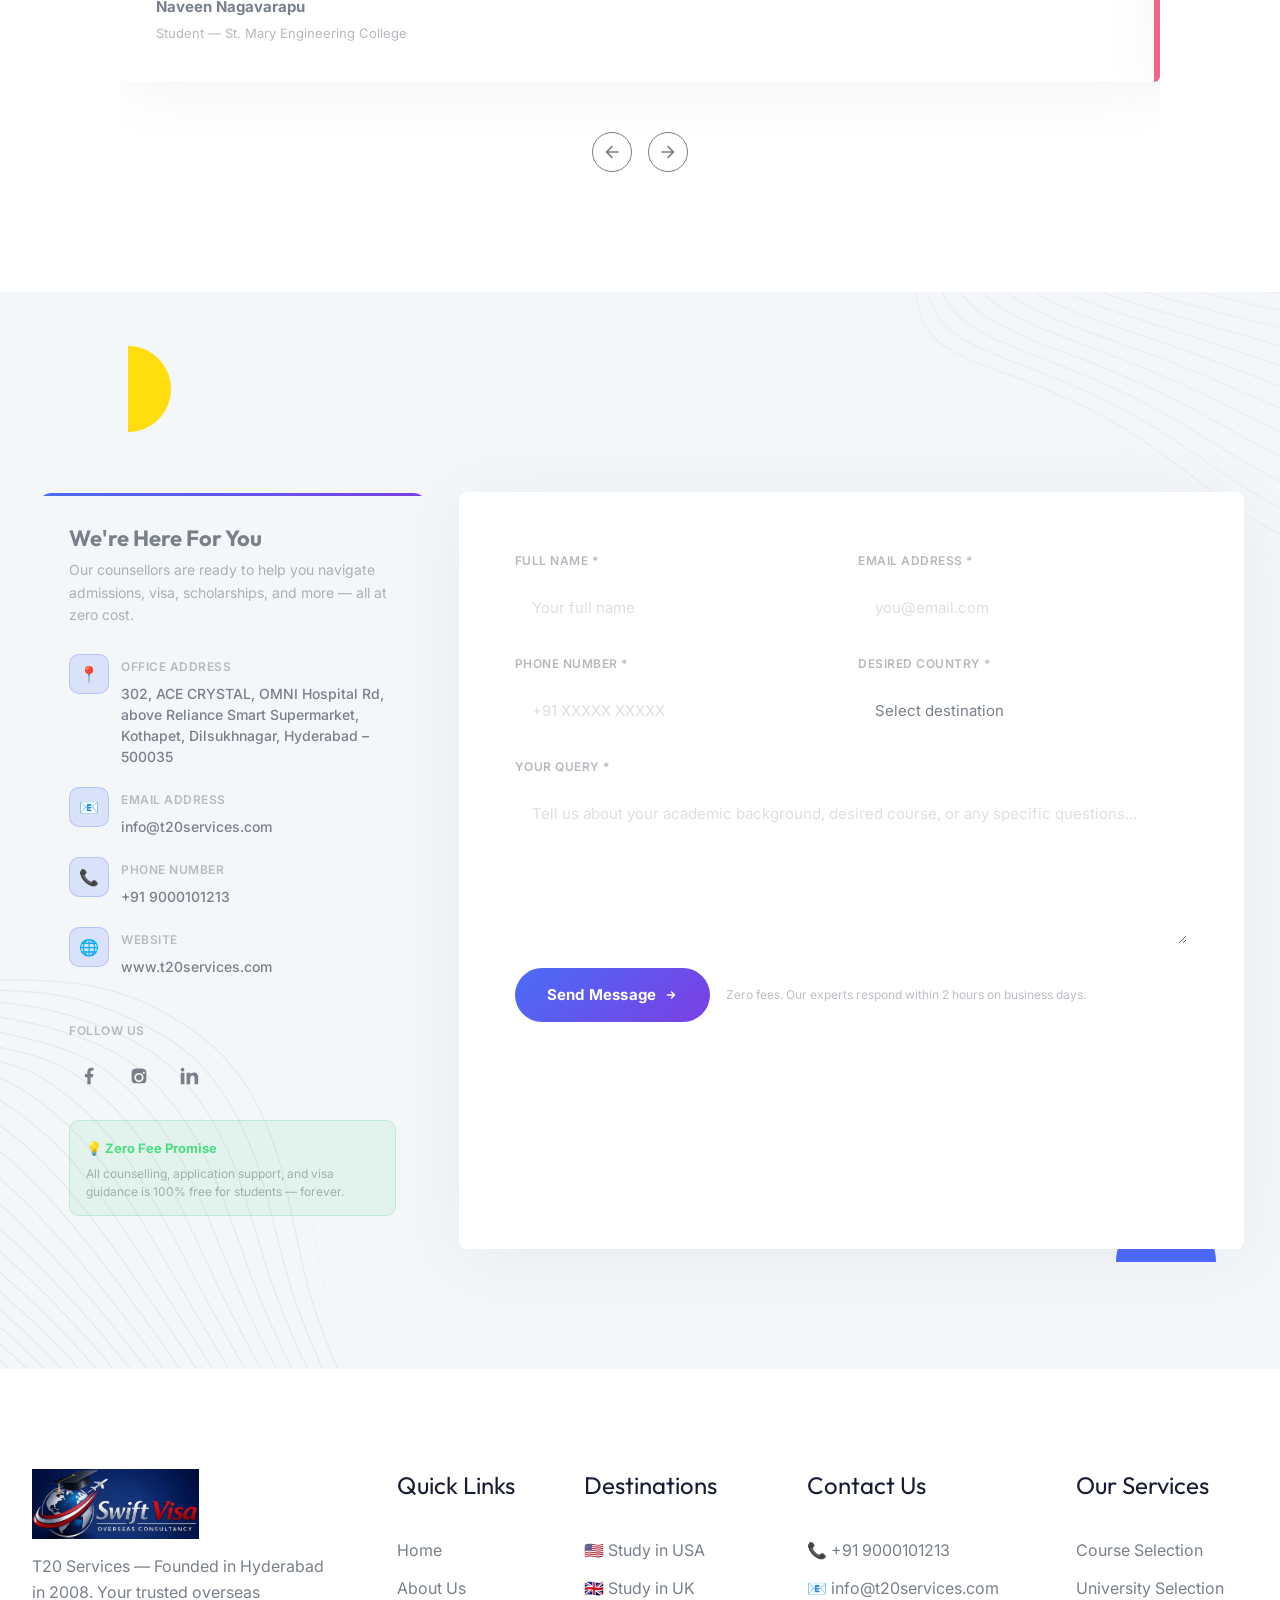
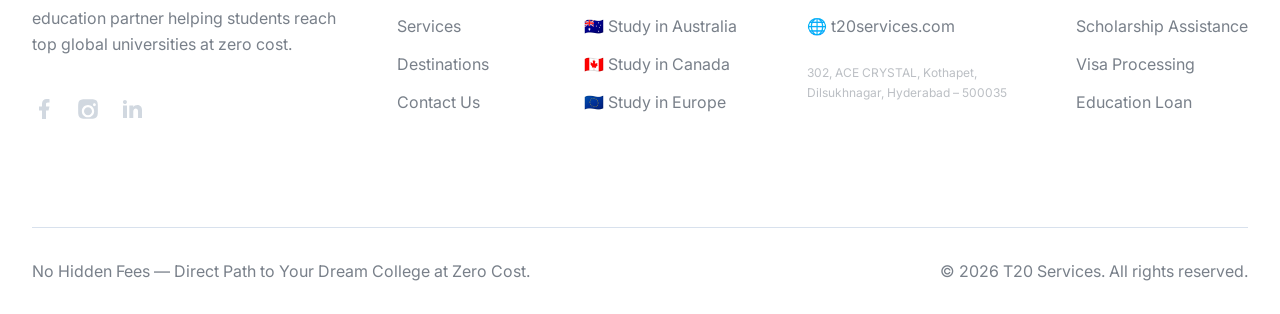
==== commit a197e346: "Update index.html" ====
--- a/index.html
+++ b/index.html
@@ -4,8 +4,374 @@
     <meta charset="UTF-8" />
     <meta http-equiv="X-UA-Compatible" content="IE=edge" />
     <meta name="viewport" content="width=device-width, initial-scale=1.0" />
-    <title>Base - Tailwind CSS Startup Template</title>
-  <link rel="icon" href="favicon.ico"><link href="style.css" rel="stylesheet"></head>
+    <title>Swift Visa – Study Abroad at Zero Fee | Reach Your Dream College</title>
+    <link rel="icon" href="favicon.ico">
+    <link href="style.css" rel="stylesheet">
+    <style>
+      /* ===== SWIFT VISA CUSTOM OVERRIDES ===== */
+
+      /* NAV ENHANCEMENTS */
+      .sv-nav-cta {
+        display: inline-flex;
+        align-items: center;
+        gap: 6px;
+        background: linear-gradient(135deg, #4A6CF7, #7B3FE4);
+        color: #fff !important;
+        padding: 9px 22px;
+        border-radius: 50px;
+        font-weight: 700;
+        font-size: 14px;
+        text-decoration: none;
+        transition: all 0.25s;
+        box-shadow: 0 4px 15px rgba(74,108,247,0.4);
+      }
+      .sv-nav-cta:hover {
+        transform: translateY(-2px);
+        box-shadow: 0 8px 25px rgba(74,108,247,0.5);
+      }
+      .sv-call-link {
+        font-size: 13px;
+        font-weight: 600;
+        color: inherit;
+        text-decoration: none;
+        opacity: 0.75;
+        transition: opacity 0.2s;
+      }
+      .sv-call-link:hover { opacity: 1; }
+
+      /* DESTINATION CARDS */
+      .destination-card {
+        background: rgba(255,255,255,0.04);
+        border: 1px solid rgba(255,255,255,0.1);
+        border-radius: 16px;
+        padding: 28px 24px;
+        transition: all 0.3s ease;
+        position: relative;
+        overflow: hidden;
+      }
+      .destination-card::before {
+        content: '';
+        position: absolute;
+        top: 0; left: 0; right: 0;
+        height: 3px;
+        background: linear-gradient(90deg, #4A6CF7, #7B3FE4);
+        opacity: 0;
+        transition: opacity 0.3s;
+      }
+      .destination-card:hover {
+        transform: translateY(-6px);
+        border-color: rgba(74,108,247,0.4);
+        box-shadow: 0 20px 40px rgba(0,0,0,0.25);
+      }
+      .destination-card:hover::before { opacity: 1; }
+      .destination-flag {
+        font-size: 42px;
+        line-height: 1;
+        margin-bottom: 14px;
+        display: block;
+      }
+      .destination-title {
+        font-size: 20px !important;
+        font-weight: 800 !important;
+        margin-bottom: 16px !important;
+        color: #000000 !important;
+      }
+      .destination-points p {
+        display: flex;
+        align-items: center;
+        gap: 8px;
+        font-size: 14px;
+        color: rgba(0, 0, 0, 0.65);
+        margin-bottom: 8px;
+        line-height: 1.5;
+      }
+      .destination-points p::before {
+        content: '✓';
+        display: inline-flex;
+        align-items: center;
+        justify-content: center;
+        width: 18px;
+        height: 18px;
+        background: rgba(74,108,247,0.2);
+        border-radius: 50%;
+        font-size: 10px;
+        color: #000000;
+        flex-shrink: 0;
+      }
+
+      /* SERVICES ENHANCEMENTS */
+      .sv-service-card {
+        border-radius: 14px;
+        border: 1px solid rgba(255,255,255,0.08);
+        transition: all 0.3s;
+      }
+      .sv-service-card:hover {
+        border-color: rgba(74,108,247,0.35);
+        transform: translateY(-4px);
+      }
+
+      /* TEAM / ABOUT SECTION */
+      .sv-team-card {
+        background: rgba(255,255,255,0.04);
+        border: 1px solid rgba(255,255,255,0.08);
+        border-radius: 16px;
+        padding: 28px 20px;
+        text-align: center;
+        transition: all 0.3s;
+      }
+      .sv-team-card:hover {
+        border-color: rgba(74,108,247,0.3);
+        transform: translateY(-4px);
+        box-shadow: 0 16px 32px rgba(0,0,0,0.2);
+      }
+      .sv-team-avatar {
+        width: 90px; height: 90px;
+        border-radius: 50%;
+        object-fit: cover;
+        border: 3px solid rgba(74,108,247,0.4);
+        margin: 0 auto 16px;
+        display: block;
+      }
+      .sv-team-name {
+        font-size: 16px !important;
+        font-weight: 700 !important;
+        margin-bottom: 4px !important;
+      }
+      .sv-team-role {
+        font-size: 13px;
+        opacity: 0.6;
+      }
+
+      /* CONTACT INFO PANEL */
+      .sv-contact-info {
+        background: rgba(255,255,255,0.03);
+        border: 1px solid rgba(255,255,255,0.08);
+        border-radius: 16px;
+        padding: 32px;
+        position: relative;
+        overflow: hidden;
+      }
+      .sv-contact-info::before {
+        content: '';
+        position: absolute;
+        top: 0; left: 0; right: 0;
+        height: 3px;
+        background: linear-gradient(90deg, #4A6CF7, #7B3FE4);
+      }
+      .sv-contact-detail {
+        display: flex;
+        align-items: flex-start;
+        gap: 12px;
+        margin-bottom: 20px;
+      }
+      .sv-contact-icon {
+        width: 40px; height: 40px;
+        background: rgba(74,108,247,0.15);
+        border: 1px solid rgba(74,108,247,0.25);
+        border-radius: 10px;
+        display: flex;
+        align-items: center;
+        justify-content: center;
+        font-size: 16px;
+        flex-shrink: 0;
+      }
+      .sv-contact-label {
+        font-size: 12px;
+        font-weight: 600;
+        text-transform: uppercase;
+        letter-spacing: 0.5px;
+        opacity: 0.5;
+        display: block;
+        margin-bottom: 3px;
+      }
+      .sv-contact-val {
+        font-size: 14px;
+        font-weight: 500;
+        line-height: 1.5;
+      }
+      .sv-contact-val a {
+        text-decoration: none;
+        color: inherit;
+        transition: color 0.2s;
+      }
+      .sv-contact-val a:hover { color: #4A6CF7; }
+
+      /* FORM STYLES */
+      .sv-form-input {
+        width: 100%;
+        background: rgba(255,255,255,0.05) !important;
+        border: 1.5px solid rgba(255,255,255,0.1) !important;
+        border-radius: 10px !important;
+        padding: 13px 16px !important;
+        font-size: 15px;
+        color: inherit;
+        outline: none;
+        transition: all 0.25s;
+        font-family: inherit;
+        appearance: none;
+      }
+      .sv-form-input:focus {
+        border-color: #4A6CF7 !important;
+        background: rgba(74,108,247,0.07) !important;
+        box-shadow: 0 0 0 4px rgba(74,108,247,0.12);
+      }
+      .sv-form-input::placeholder { opacity: 0.35; }
+      .sv-form-select {
+        background-image: url("data:image/svg+xml,%3Csvg xmlns='http://www.w3.org/2000/svg' width='10' height='7'%3E%3Cpath d='M1 1l4 4 4-4' stroke='%23888' stroke-width='1.5' fill='none' stroke-linecap='round'/%3E%3C/svg%3E");
+        background-repeat: no-repeat;
+        background-position: right 14px center;
+        padding-right: 40px !important;
+        cursor: pointer;
+      }
+      .sv-form-label {
+        display: block;
+        font-size: 12px;
+        font-weight: 600;
+        text-transform: uppercase;
+        letter-spacing: 0.5px;
+        opacity: 0.55;
+        margin-bottom: 7px;
+      }
+      .sv-form-group { margin-bottom: 16px; }
+      .sv-form-group-half { display: grid; grid-template-columns: 1fr 1fr; gap: 14px; margin-bottom: 16px; }
+      @media(max-width:640px){ .sv-form-group-half { grid-template-columns: 1fr; } }
+      .sv-submit-btn {
+        background: linear-gradient(135deg, #4A6CF7, #7B3FE4);
+        color: #fff;
+        border: none;
+        padding: 14px 32px;
+        border-radius: 50px;
+        font-size: 15px;
+        font-weight: 700;
+        cursor: pointer;
+        transition: all 0.25s;
+        display: inline-flex;
+        align-items: center;
+        gap: 8px;
+        letter-spacing: 0.2px;
+      }
+      .sv-submit-btn:hover {
+        transform: translateY(-2px);
+        box-shadow: 0 8px 25px rgba(74,108,247,0.45);
+      }
+      .sv-submit-btn:disabled { opacity: 0.6; cursor: not-allowed; transform: none; }
+
+      #sv-form-status {
+        padding: 12px 18px;
+        border-radius: 10px;
+        font-size: 14px;
+        font-weight: 500;
+        margin-top: 14px;
+        display: none;
+      }
+      #sv-form-status.ok { background: rgba(34,197,94,0.1); border: 1px solid rgba(34,197,94,0.3); color: #4ade80; display: block; }
+      #sv-form-status.err { background: rgba(239,68,68,0.1); border: 1px solid rgba(239,68,68,0.3); color: #f87171; display: block; }
+
+      /* ZERO FEE BADGE */
+      .sv-zero-badge {
+        display: inline-flex;
+        align-items: center;
+        gap: 6px;
+        background: rgba(34,197,94,0.1);
+        border: 1px solid rgba(34,197,94,0.25);
+        color: #4ade80;
+        padding: 4px 12px;
+        border-radius: 50px;
+        font-size: 12px;
+        font-weight: 700;
+        text-transform: uppercase;
+        letter-spacing: 0.5px;
+        margin-bottom: 18px;
+      }
+      .sv-zero-badge::before {
+        content: '';
+        width: 7px; height: 7px;
+        border-radius: 50%;
+        background: #4ade80;
+        animation: sv-pulse 2s infinite;
+      }
+      @keyframes sv-pulse { 0%,100%{opacity:1;transform:scale(1)} 50%{opacity:.5;transform:scale(1.4)} }
+
+      /* USP highlights */
+      .sv-usp-row {
+        display: flex;
+        flex-wrap: wrap;
+        gap: 10px;
+        margin: 20px 0 28px;
+      }
+      .sv-usp-chip {
+        display: flex;
+        align-items: center;
+        gap: 7px;
+        background: rgba(255,255,255,0.05);
+        border: 1px solid rgba(255,255,255,0.1);
+        padding: 7px 14px;
+        border-radius: 50px;
+        font-size: 13px;
+        color: rgba(14, 13, 13, 0.75);
+      }
+      .sv-usp-chip span { color: #4ade80; font-weight: 700; }
+
+      /* WHATSAPP FLOAT */
+      .sv-whatsapp {
+        position: fixed;
+        bottom: 24px;
+        right: 24px;
+        width: 56px; height: 56px;
+        background: #25D366;
+        border-radius: 50%;
+        display: flex;
+        align-items: center;
+        justify-content: center;
+        box-shadow: 0 4px 20px rgba(37,211,102,0.4);
+        z-index: 9999;
+        transition: all 0.25s;
+        text-decoration: none;
+      }
+      .sv-whatsapp:hover { transform: scale(1.1); box-shadow: 0 8px 30px rgba(37,211,102,0.5); }
+
+      /* STATS COUNTER */
+      .sv-stats-grid {
+        display: grid;
+        grid-template-columns: repeat(4, 1fr);
+        gap: 0;
+        border: 1px solid rgba(255,255,255,0.08);
+        border-radius: 16px;
+        overflow: hidden;
+        margin: 40px 0;
+      }
+      .sv-stat {
+        padding: 28px 20px;
+        text-align: center;
+        border-right: 1px solid rgba(255,255,255,0.08);
+        background: rgba(255,255,255,0.02);
+        transition: background 0.3s;
+      }
+      .sv-stat:last-child { border-right: none; }
+      .sv-stat:hover { background: rgba(74,108,247,0.07); }
+      .sv-stat-num {
+        display: block;
+        font-size: 34px;
+        font-weight: 800;
+        background: linear-gradient(135deg, #4A6CF7, #7B3FE4);
+        -webkit-background-clip: text;
+        -webkit-text-fill-color: transparent;
+        background-clip: text;
+        line-height: 1.1;
+        margin-bottom: 6px;
+      }
+      .sv-stat-label { font-size: 13px; opacity: 0.55; }
+      @media(max-width:640px){
+        .sv-stats-grid { grid-template-columns: 1fr 1fr; }
+        .sv-stat { border-bottom: 1px solid rgba(255,255,255,0.08); }
+      }
+
+      /* TESTIMONIAL OVERRIDE */
+      .sv-testi-name { font-size: 15px; font-weight: 700; margin-top: 16px; }
+      .sv-testi-role { font-size: 13px; opacity: 0.55; }
+      .sv-testi-stars { color: #FACC15; font-size: 14px; margin-bottom: 8px; }
+    </style>
+  </head>
   <body
     x-data="{ page: 'home', 'darkMode': true, 'stickyMenu': false, 'navigationOpen': false, 'scrollTop': false }"
     x-init="
@@ -13,75 +379,63 @@
          $watch('darkMode', value => localStorage.setItem('darkMode', JSON.stringify(value)))"
     :class="{'b eh': darkMode === true}"
   >
+
     <!-- ===== Header Start ===== -->
     <header
-  class="g s r vd ya cj"
-  :class="{ 'hh sm _k dj bl ll' : stickyMenu }"
-  @scroll.window="stickyMenu = (window.pageYOffset > 20) ? true : false"
->
-  <div class="bb ze ki xn 2xl:ud-px-0 oo wf yf i">
-    <div class="vd to/4 tc wf yf">
-      <a href="index.html">
-        <img class="om" src="images/logo-light.jpeg" alt="Logo Light" style="height: 45px; width: auto;"/>
-        <img class="xc nm" src="images/logo-dark.jpeg" alt="Logo Dark" style="height: 45px; width: auto;" />
-      </a>
-
-      <!-- Hamburger Toggle BTN -->
-      <button class="po rc" @click="navigationOpen = !navigationOpen">
-        <span class="rc i pf re pd">
-          <span class="du-block h q vd yc">
-            <span class="rc i r s eh um tg te rd eb ml jl dl" :class="{ 'ue el': !navigationOpen }"></span>
-            <span class="rc i r s eh um tg te rd eb ml jl fl" :class="{ 'ue qr': !navigationOpen }"></span>
-            <span class="rc i r s eh um tg te rd eb ml jl gl" :class="{ 'ue hl': !navigationOpen }"></span>
-          </span>
-          <span class="du-block h q vd yc lf">
-            <span class="rc eh um tg ml jl el h na r ve yc" :class="{ 'sd dl': !navigationOpen }"></span>
-            <span class="rc eh um tg ml jl qr h s pa vd rd" :class="{ 'sd rr': !navigationOpen }"></span>
-          </span>
-        </span>
-      </button>
-      <!-- Hamburger Toggle BTN -->
-    </div>
-
-    <div
-      class="vd wo/4 sd qo f ho oo wf yf"
-      :class="{ 'd hh rm sr td ud qg ug jc yh': navigationOpen }"
+      class="g s r vd ya cj"
+      :class="{ 'hh sm _k dj bl ll' : stickyMenu }"
+      @scroll.window="stickyMenu = (window.pageYOffset > 20) ? true : false"
     >
-      <nav>
-        <ul class="tc _o sf yo cg ep">
-          <li><a href="index.html" class="xl" :class="{ 'mk': page === 'home' }">Home</a></li>
-          <li><a href="index.html#About" class="xl">About Us</a></li>
-          <li><a href="index.html#services" class="xl">Services</a></li>
-          <li><a href="index.html#destination" class="xl">Destination</a></li>
-          
-          </li>
-          <a href="#" class="ek jk lk gh gi hi rg ml il vc _d _l"
-                  >Get Started Now</a>
-          
-        </ul>
-      </nav>
-
-      <div class="tc wf ig pb no">
-        <div class="pc h io pa ra" :class="navigationOpen ? '!-ud-visible' : 'd'">
-          <label class="rc ab i">
-            <input type="checkbox" :value="darkMode" @change="darkMode = !darkMode" class="pf vd yc uk h r za ab" />
-            <!-- Icon Sun -->
-            <svg :class="{ 'wn' : page === 'home', 'xh' : page === 'home' && stickyMenu }" class="th om" width="25" height="25" viewBox="0 0 25 25" fill="none" xmlns="http://www.w3.org/2000/svg">
-              <path d="M12.0908 18.6363C10.3549 18.6363 8.69 17.9467 7.46249 16.7192C6.23497 15.4916 5.54537 13.8268 5.54537 12.0908C5.54537 10.3549 6.23497 8.69 7.46249 7.46249C8.69 6.23497 10.3549 5.54537 12.0908 5.54537C13.8268 5.54537 15.4916 6.23497 16.7192 7.46249C17.9467 8.69 18.6363 10.3549 18.6363 12.0908C18.6363 13.8268 17.9467 15.4916 16.7192 16.7192C15.4916 17.9467 13.8268 18.6363 12.0908 18.6363ZM12.0908 16.4545C13.2481 16.4545 14.358 15.9947 15.1764 15.1764C15.9947 14.358 16.4545 13.2481 16.4545 12.0908C16.4545 10.9335 15.9947 9.8236 15.1764 9.00526C14.358 8.18692 13.2481 7.72718 12.0908 7.72718C10.9335 7.72718 9.8236 8.18692 9.00526 9.00526C8.18692 9.8236 7.72718 10.9335 7.72718 12.0908C7.72718 13.2481 8.18692 14.358 9.00526 15.1764C9.8236 15.9947 10.9335 16.4545 12.0908 16.4545ZM10.9999 0.0908203H13.1817V3.36355H10.9999V0.0908203ZM10.9999 20.8181H13.1817V24.0908H10.9999V20.8181ZM2.83446 4.377L4.377 2.83446L6.69082 5.14828L5.14828 6.69082L2.83446 4.37809V4.377ZM17.4908 19.0334L19.0334 17.4908L21.3472 19.8046L19.8046 21.3472L17.4908 19.0334ZM19.8046 2.83337L21.3472 4.377L19.0334 6.69082L17.4908 5.14828L19.8046 2.83446V2.83337ZM5.14828 17.4908L6.69082 19.0334L4.377 21.3472L2.83446 19.8046L5.14828 17.4908ZM24.0908 10.9999V13.1817H20.8181V10.9999H24.0908ZM3.36355 10.9999V13.1817H0.0908203V10.9999H3.36355Z" fill=""/>
-            </svg>
-            <!-- Icon Sun -->
-            <img class="xc nm" src="images/icon-moon.svg" alt="Moon" />
-          </label>
-        </div>
-
-         </div>
-    </div>
-  </div>
-</header>
-
+      <div class="bb ze ki xn 2xl:ud-px-0 oo wf yf i">
+        <!-- Logo -->
+        <div class="vd to/4 tc wf yf">
+          <a href="index.html">
+            <img class="om" src="images/logo-light.jpeg" alt="Swift Visa" style="height:45px;width:auto;"/>
+            <img class="xc nm" src="images/logo-dark.jpeg" alt="Swift Visa" style="height:45px;width:auto;"/>
+          </a>
+          <!-- Hamburger -->
+          <button class="po rc" @click="navigationOpen = !navigationOpen">
+            <span class="rc i pf re pd">
+              <span class="du-block h q vd yc">
+                <span class="rc i r s eh um tg te rd eb ml jl dl" :class="{ 'ue el': !navigationOpen }"></span>
+                <span class="rc i r s eh um tg te rd eb ml jl fl" :class="{ 'ue qr': !navigationOpen }"></span>
+                <span class="rc i r s eh um tg te rd eb ml jl gl" :class="{ 'ue hl': !navigationOpen }"></span>
+              </span>
+              <span class="du-block h q vd yc lf">
+                <span class="rc eh um tg ml jl el h na r ve yc" :class="{ 'sd dl': !navigationOpen }"></span>
+                <span class="rc eh um tg ml jl qr h s pa vd rd" :class="{ 'sd rr': !navigationOpen }"></span>
+              </span>
+            </span>
+          </button>
+        </div>
+
+        <!-- Nav Links -->
+        <div
+          class="vd wo/4 sd qo f ho oo wf yf"
+          :class="{ 'd hh rm sr td ud qg ug jc yh': navigationOpen }"
+        >
+          <nav>
+            <ul class="tc _o sf yo cg ep" style="justify-content:center;">
+              <li><a href="index.html" class="xl" :class="{ 'mk': page === 'home' }">Home</a></li>
+              <li><a href="#About" class="xl">About Us</a></li>
+              <li><a href="#services" class="xl">Services</a></li>
+              <li><a href="#destination" class="xl">Destinations</a></li>
+              <li><a href="#testimonials" class="xl">Testimonials</a></li>
+              <li><a href="#support" class="xl">Contact</a></li>
+            </ul>
+          </nav>
+
+          <div class="tc wf ig pb no" style="gap:12px;align-items:center;">
+            <a href="tel:+919000101213" class="sv-call-link">📞 +91 9000101213</a>
+            <a href="#support" class="sv-nav-cta">Free Counselling →</a>
+          </div>
+        </div>
+      </div>
+    </header>
     <!-- ===== Header End ===== -->
 
     <main>
+
       <!-- ===== Hero Start ===== -->
       <section class="gj do ir hj sp jr i pg">
         <!-- Hero Images -->
@@ -90,27 +444,31 @@
           <img src="images/shape-02.svg" alt="shape" class="xc 2xl:ud-block h u p va" />
           <img src="images/shape-03.svg" alt="shape" class="xc 2xl:ud-block h v w va" />
           <img src="images/shape-04.svg" alt="shape" class="h q r" />
-          <img src="images/hero.png" alt="Woman" class="h q r ua" />
+          <img src="images/hero.png" alt="Student" class="h q r ua" />
         </div>
 
         <!-- Hero Content -->
         <div class="bb ze ki xn 2xl:ud-px-0">
           <div class="tc _o">
             <div class="animate_left jn/2">
-              <h1 class="fk vj zp or kk wm wb">Study Abroad Made Simple. Fast. Reliable.</h1>
+              <div class="sv-zero-badge">Zero Consulting Fee — Always Free for Students</div>
+              <h1 class="fk vj zp or kk wm wb">Dream to Study Abroad? We Make It Happen — For Free.</h1>
               <p class="fq">
-                Get admission into 900+ global universities with expert guidance...</p>
-
-              <div class="tc tf yo zf mb">
-                <span class="tc sf">
-                  <a href="#" class="inline-block ek xj kk wm"> Call us (+91) 90420 – 35522</a>
-                  <span class="inline-block">For any question or concern</span>
-                </span>
-                <a href="#" class="ek jk lk gh gi hi rg ml il vc _d _l"
-                  >Get Started Now</a
-                >
-
-                
+                T20 Services has guided 10,000+ students into top universities across USA, UK, Canada & Australia. Expert admissions, visa, and scholarship support — at absolutely zero cost to you.
+              </p>
+
+              <div class="sv-usp-row">
+                <div class="sv-usp-chip"><span>✓</span> No Hidden Fees</div>
+                <div class="sv-usp-chip"><span>✓</span> 99% Visa Success</div>
+                <div class="sv-usp-chip"><span>✓</span> 48-Hr Offer Letters</div>
+                <div class="sv-usp-chip"><span>✓</span> 900+ Universities</div>
+              </div>
+
+              <div class="tc tf yo zf mb" style="gap:16px;flex-wrap:wrap;">
+                <a href="#support" class="ek jk lk gh gi hi rg ml il vc _d _l">Get Free Counselling</a>
+                <a href="tel:+919000101213" style="display:inline-flex;align-items:center;gap:8px;font-size:14px;opacity:.75;text-decoration:none;color:inherit;">
+                  📞 +91 9000101213
+                </a>
               </div>
             </div>
           </div>
@@ -118,1200 +476,698 @@
       </section>
       <!-- ===== Hero End ===== -->
 
-      <!-- ===== Small Features Start ===== -->
-      <section id="features">
-        <div class="bb ze ki yn 2xl:ud-px-12.5">
-          <div class="tc uf zo xf ap zf bp mq">
-            <!-- Small Features Item -->
-            <div class="animate_top kn to/3 tc cg oq">
-              <div class="tc wf xf cf ae cd rg mh">
-                <img src="images/icon-01.svg" alt="Icon" />
-              </div>
+      <!-- ===== Stats Bar ===== -->
+      <section style="padding:0 30px 50px;">
+        <div class="bb ze ki xn">
+          <div class="sv-stats-grid">
+            <div class="sv-stat"><span class="sv-stat-num">10,000+</span><span class="sv-stat-label">Students Guided</span></div>
+            <div class="sv-stat"><span class="sv-stat-num">900+</span><span class="sv-stat-label">University Partners</span></div>
+            <div class="sv-stat"><span class="sv-stat-num">99%</span><span class="sv-stat-label">Visa Success Rate</span></div>
+            <div class="sv-stat"><span class="sv-stat-num">48 Hrs</span><span class="sv-stat-label">Offer Letter Delivery</span></div>
+          </div>
+        </div>
+      </section>
+
+      <!-- ===== About Start ===== -->
+      <section id="About" class="ji gp uq 2xl:ud-py-35 pg">
+        <div class="bb ze ki xn wq">
+          <div class="tc wf gg qq">
+            <!-- About Images -->
+            <div class="animate_left xc gn gg jn/2 i">
               <div>
-                <h4 class="ek yj go kk wm xb"> 10,000+ </h4>
-                <p>  Successful Applications  </p>
-              </div>
-            </div>
-
-            <!-- Small Features Item -->
-            <div class="animate_top kn to/3 tc cg oq">
-              <div class="tc wf xf cf ae cd rg nh">
-                <img src="images/icon-02.svg" alt="Icon" />
+                <img src="images/shape-05.svg" alt="Shape" class="h -ud-left-5 x" />
+                <img src="images/about-01.png" alt="Students" class="ib" />
+                <img src="images/about-02.png" alt="Counselling" />
               </div>
               <div>
-                <h4 class="ek yj go kk wm xb">900+ </h4>
-                <p>University Partnerships</p>
-              </div>
-            </div>
-
-            <!-- Small Features Item -->
-            <div class="animate_top kn to/3 tc cg oq">
-              <div class="tc wf xf cf ae cd rg oh">
-                <img src="images/icon-03.svg" alt="Icon" />
-              </div>
-              <div>
-                <h4 class="ek yj go kk wm xb">Fast Support System </h4>
-                <p>Track Admissions & Visa Support</p>
-              </div>
+                <img src="images/shape-06.svg" alt="Shape" />
+                <img src="images/about-03.png" alt="Visa" class="ob gb" />
+                <img src="images/shape-07.svg" alt="Shape" class="bb" />
+              </div>
+            </div>
+
+            <!-- About Content -->
+            <div class="animate_right jn/2">
+              <h4 class="ek yj mk gb">ABOUT T20 SERVICES</h4>
+              <h2 class="fk vj zp pr kk wm qb">Founded in Hyderabad in 2008 — Your Trusted Education Partner</h2>
+              <p class="uo">
+                T20 Services was established with one core principle: educating students on the right course options based on their profile, in reputed universities across the world. Over 12+ years, we have earned the trust of more than <strong>10,000 students</strong> by providing comprehensive, transparent, and result-driven overseas education guidance.
+              </p>
+              <p class="uo" style="margin-top:14px;">
+                We have command over the global education system and are actively involved in giving thorough and reliable information about higher education in the USA, UK, Canada, and Australia — all at <strong>zero cost to students</strong>.
+              </p>
+
+              <div style="display:flex;flex-direction:column;gap:14px;margin:24px 0;">
+                <div style="display:flex;gap:12px;align-items:flex-start;">
+                  <span style="font-size:20px;margin-top:2px;">🎯</span>
+                  <div>
+                    <strong style="display:block;font-size:15px;margin-bottom:3px;">Our Mission</strong>
+                    <p style="font-size:14px;opacity:.65;line-height:1.55;">Educate students on the right course alternatives based on their profiles in reputable universities across the world.</p>
+                  </div>
+                </div>
+                <div style="display:flex;gap:12px;align-items:flex-start;">
+                  <span style="font-size:20px;margin-top:2px;">🌟</span>
+                  <div>
+                    <strong style="display:block;font-size:15px;margin-bottom:3px;">Our Vision</strong>
+                    <p style="font-size:14px;opacity:.65;line-height:1.55;">To become India's most trusted overseas education partner, enabling students to transform their aspirations into global achievements.</p>
+                  </div>
+                </div>
+                <div style="display:flex;gap:12px;align-items:flex-start;">
+                  <span style="font-size:20px;margin-top:2px;">💡</span>
+                  <div>
+                    <strong style="display:block;font-size:15px;margin-bottom:3px;">Why Choose Us</strong>
+                    <p style="font-size:14px;opacity:.65;line-height:1.55;">We're compensated by our partner universities — so our expert guidance, visa support, and scholarship assistance are <strong>completely free</strong> for every student.</p>
+                  </div>
+                </div>
+              </div>
+
+              <a href="https://www.youtube.com/watch?v=xcJtL7QggTI" data-fslightbox class="vc wf hg mb">
+                <span class="tc wf xf be dd rg i gh ua">
+                  <span class="nf h vc yc vd rg gh qk -ud-z-1"></span>
+                  <img src="images/icon-play.svg" alt="Play" />
+                </span>
+                <span class="kk">SEE HOW WE WORK</span>
+              </a>
             </div>
           </div>
         </div>
       </section>
-      <!-- ===== Small Features End ===== -->
-
-<!-- ===== About Start ===== -->
-<section id="About" class="ji gp uq 2xl:ud-py-35 pg">
-  <div class="bb ze ki xn wq">
-    <div class="tc wf gg qq">
-      
-      <!-- About Images -->
-      <div class="animate_left xc gn gg jn/2 i">
-        <div>
-          <img src="images/shape-05.svg" alt="Shape" class="h -ud-left-5 x" />
-          <img src="images/about-01.png" alt="About" class="ib" />
-          <img src="images/about-02.png" alt="About" />
-        </div>
-        <div>
-          <img src="images/shape-06.svg" alt="Shape" />
-          <img src="images/about-03.png" alt="About" class="ob gb" />
-          <img src="images/shape-07.svg" alt="Shape" class="bb" />
-        </div>
-      </div>
-
-      <!-- About Content -->
-      <div class="animate_right jn/2">
-        <h4 class="ek yj mk gb">ABOUT SWIFT VISA</h4>
-
-        <h2 class="fk vj zp pr kk wm qb">
-          Your Trusted Partner for Global Education Opportunities
-        </h2>
-
-        <p class="uo">
-          At Swift Visa, we empower students to pursue international education by connecting them with leading universities across the UK, Canada, Australia, the USA, Europe, and beyond. 
-          Backed by a strong network of <strong>900+ global universities</strong>, we deliver complete, end-to-end support—from selecting the right course to securing admissions, visas, and scholarships with confidence.
-        </p>
-
-        <p class="uo mt-4">
-          <strong>Our Mission:</strong> To simplify the study abroad journey by providing transparent, efficient, and personalized guidance that helps students achieve global academic and career success.
-        </p>
- <p class="uo mt-2">
-          <strong>Our Vision:</strong> To become India’s most trusted and result-driven overseas education partner, enabling students to transform their aspirations into global achievements.
-        </p>
-        <p class="uo mt-2">
-          <strong>Zero Fee Promise</strong> We're compensated by our partner universities which means our expert guidance is always completely free for students.</p>
-
-        <a href="https://www.youtube.com/watch?v=xcJtL7QggTI" data-fslightbox class="vc wf hg mb">
-          <span class="tc wf xf be dd rg i gh ua">
-            <span class="nf h vc yc vd rg gh qk -ud-z-1"></span>
-            <img src="images/icon-play.svg" alt="Play" />
-          </span>
-          <span class="kk">SEE HOW WE WORK</span>
-        </a>
-      </div>
-
-    </div>
-  </div>
-</section>
-<!-- ===== About End ===== -->
-<!-- ===== Clients Start ===== -->
+      <!-- ===== About End ===== -->
+
+      <!-- ===== Trusted By ===== -->
       <section class="pj vp mr">
-        <!-- Section Title Start -->
-        <div
-          x-data="{ sectionTitle: `Trusted by Global Brands`, sectionTitleText: `It is a long established fact that a reader will be distracted by the readable content of a page when looking at its layout. The point of using.`}"
-        >
+        <div x-data="{ sectionTitle: `Trusted by 10,000+ Students Across India`, sectionTitleText: `From Hyderabad to every corner of India, students trust T20 Services for their overseas education journey.`}">
           <div class="animate_top bb ze rj ki xn vq">
-    <h2
-            x-text="sectionTitle"
-            class="fk vj pr kk wm on/5 gq/2 bb _b"
-    >
-    </h2>
-    <p class="bb on/5 wo/5 hq" x-text="sectionTitleText"></p>
-</div>
-
-
-        </div>
-        <!-- Section Title End -->
-
+            <h2 x-text="sectionTitle" class="fk vj pr kk wm on/5 gq/2 bb _b"></h2>
+            <p class="bb on/5 wo/5 hq" x-text="sectionTitleText"></p>
+          </div>
+        </div>
         <div class="bb ze ah ch pm hj xp ki xn 2xl:ud-px-49 bc">
           <div class="wc rf qn zf cp kq xf wf">
-            <a href="#" class="rc animate_top">
-              <img class="th wl ml il zl om" src="images/brand-light-01.svg" alt="Clients" />
-              <img class="xc sk ml il zl nm" src="images/brand-dark-01.svg" alt="Clients" />
-            </a>
-            <a href="#" class="rc animate_top">
-              <img class="tk ml il zl om" src="images/brand-light-02.svg" alt="Clients" />
-              <img class="xc sk ml il zl nm" src="images/brand-dark-02.svg" alt="Clients" />
-            </a>
-            <a href="#" class="rc animate_top">
-              <img class="tk ml il zl om" src="images/brand-light-03.svg" alt="Clients" />
-              <img class="xc sk ml il zl nm" src="images/brand-dark-03.svg" alt="Clients" />
-            </a>
-            <a href="#" class="rc animate_top">
-              <img class="tk ml il zl om" src="images/brand-light-04.svg" alt="Clients" />
-              <img class="xc sk ml il zl nm" src="images/brand-dark-04.svg" alt="Clients" />
-            </a>
-            <a href="#" class="rc animate_top">
-              <img class="tk ml il zl om" src="images/brand-light-05.svg" alt="Clients" />
-              <img class="xc sk ml il zl nm" src="images/brand-dark-05.svg" alt="Clients" />
-            </a>
-            <a href="#" class="rc animate_top">
-              <img class="tk ml il zl om" src="images/brand-light-06.svg" alt="Clients" />
-              <img class="xc sk ml il zl nm" src="images/brand-dark-06.svg" alt="Clients" />
-            </a>
+            <a href="#" class="rc animate_top"><img class="th wl ml il zl om" src="images/brand-light-01.svg" alt="Partner" /><img class="xc sk ml il zl nm" src="images/brand-dark-01.svg" alt="Partner" /></a>
+            <a href="#" class="rc animate_top"><img class="tk ml il zl om" src="images/brand-light-02.svg" alt="Partner" /><img class="xc sk ml il zl nm" src="images/brand-dark-02.svg" alt="Partner" /></a>
+            <a href="#" class="rc animate_top"><img class="tk ml il zl om" src="images/brand-light-03.svg" alt="Partner" /><img class="xc sk ml il zl nm" src="images/brand-dark-03.svg" alt="Partner" /></a>
+            <a href="#" class="rc animate_top"><img class="tk ml il zl om" src="images/brand-light-04.svg" alt="Partner" /><img class="xc sk ml il zl nm" src="images/brand-dark-04.svg" alt="Partner" /></a>
+            <a href="#" class="rc animate_top"><img class="tk ml il zl om" src="images/brand-light-05.svg" alt="Partner" /><img class="xc sk ml il zl nm" src="images/brand-dark-05.svg" alt="Partner" /></a>
+            <a href="#" class="rc animate_top"><img class="tk ml il zl om" src="images/brand-light-06.svg" alt="Partner" /><img class="xc sk ml il zl nm" src="images/brand-dark-06.svg" alt="Partner" /></a>
           </div>
         </div>
       </section>
-      <!-- ===== Clients End ===== -->
-
-
-     <!-- ===== Study Destinations Start ===== -->
-<section id="destination" class="i pg ji gp uq destination-bg">
-  <!-- Bg Shapes -->
-  <span class="rc h s r vd fd/5 fh rm"></span>
-  <img src="images/shape-08.svg" alt="Shape Bg" class="h q r" />
-  <img src="images/shape-09.svg" alt="Shape" class="of h y z/2" />
-  <img src="images/shape-10.svg" alt="Shape" class="h _ aa" />
-  <img src="images/shape-11.svg" alt="Shape" class="of h m ba" />
-
-  <!-- Section Title -->
-  <div x-data="{ sectionTitle: `Study Destinations`, sectionTitleText: `Explore top global destinations with the best universities, career opportunities, and student benefits.`}">
-    <div class="animate_top bb ze rj ki xn vq">
-      <h2 x-text="sectionTitle" class="fk vj pr kk wm on/5 gq/2 bb _b"></h2>
-      <p class="bb on/5 wo/5 hq" x-text="sectionTitleText"></p>
-    </div>
-  </div>
-
-  <!-- Cards -->
-  <div class="bb ze i va ki xn xq jb jo">
-    <div class="wc qf pn xo gg cp">
-
-      <!-- UK -->
-   <div class="animate_top rj destination-card">
-  <img src="images/team-01.png" alt="UK" />
-
-  <h4 class="destination-title"> UK</h4>
-
-  <div class="destination-points">
-    <p>1-Year Masters Programs</p>
-    <p>Scholarships up to £5000</p>
-    <p>2-Year Post Study Work Visa</p>
-  </div>
-</div>
-
-      <!-- Canada -->
-      <div class="animate_top rj destination-card">
-  <img src="images/team-01.png" alt="UK" />
-          
-        
-         <h4 class="destination-title">Canada</h4>
-         <div class="destination-points">
-        <p>PR Pathways</p>
-        <p> Affordable tuition</p>
-        <p> High visa success rate</p>
-      </div></div>
-<!-- Australia -->
-<div class="animate_top rj destination-card">
-  <img src="images/blog-01.png" alt="Australia" />
-
-  <h4 class="destination-title">Australia</h4>
-
-  <div class="destination-points">
-    <p>Top-ranked universities</p>
-    <p>2–4 years post-study work opportunities</p>
-  </div>
-</div>
-
-<!-- USA -->
-<div class="animate_top rj destination-card">
-  <img src="images/blog-01.png" alt="USA" />
-
-  <h4 class="destination-title">USA</h4>
-
-  <div class="destination-points">
-    <p>STEM & research-focused programs</p>
-    <p>Global career opportunities</p>
-  </div>
-</div>
-
-<!-- Europe -->
-<div class="animate_top rj destination-card">
-  <img src="images/blog-01.png" alt="Europe" />
-
-  <h4 class="destination-title">Europe</h4>
-
-  <div class="destination-points">
-    <p>Low-cost education</p>
-    <p>Schengen exposure</p>
-    <p>Germany, France, Ireland options</p>
-  </div>
-</div>
-
-<!-- Global -->
-<div class="animate_top rj destination-card">
-  <img src="images/blog-01.png" alt="Global" />
-
-  <h4 class="destination-title">🌍 Global Access</h4>
-
-  <div class="destination-points">
-    <p>900+ Universities Worldwide</p>
-    <p>End-to-End Support</p>
-    <p>Admissions to Visa Guidance</p>
-  </div>
-</div>
-
-    </div>
-  </div>
-</section>
-<!-- ===== Study Destinations End ===== -->
-
-       <!-- ===== CTA Start ===== -->
+
+      <!-- ===== Study Destinations Start ===== -->
+      <section id="destination" class="i pg ji gp uq">
+        <span class="rc h s r vd fd/5 fh rm"></span>
+        <img src="images/shape-08.svg" alt="Shape" class="h q r" />
+        <img src="images/shape-09.svg" alt="Shape" class="of h y z/2" />
+        <img src="images/shape-10.svg" alt="Shape" class="h _ aa" />
+        <img src="images/shape-11.svg" alt="Shape" class="of h m ba" />
+
+        <div x-data="{ sectionTitle: `🌍 Study Destinations`, sectionTitleText: `Explore top global destinations with the best universities, career opportunities, and student support.`}">
+          <div class="animate_top bb ze rj ki xn vq">
+            <h2 x-text="sectionTitle" class="fk vj pr kk wm on/5 gq/2 bb _b"></h2>
+            <p class="bb on/5 wo/5 hq" x-text="sectionTitleText"></p>
+          </div>
+        </div>
+
+        <div class="bb ze i va ki xn xq jb jo">
+          <div class="wc qf pn xo gg cp">
+
+            <!-- UK -->
+            <div class="animate_top rj destination-card">
+              <span class="destination-flag">🇬🇧</span>
+              <h4 class="destination-title">United Kingdom</h4>
+              <div class="destination-points">
+                <p>1-Year Masters Programs</p>
+                <p>Scholarships up to £5,000</p>
+                <p>2-Year Post Study Work Visa</p>
+                <p>Top Russell Group universities</p>
+              </div>
+            </div>
+
+            <!-- Canada -->
+            <div class="animate_top rj destination-card">
+              <span class="destination-flag">🇨🇦</span>
+              <h4 class="destination-title">Canada</h4>
+              <div class="destination-points">
+                <p>PR Pathways available</p>
+                <p>Affordable tuition fees</p>
+                <p>High visa success rate</p>
+                <p>Work during studies permitted</p>
+              </div>
+            </div>
+
+            <!-- Australia -->
+            <div class="animate_top rj destination-card">
+              <span class="destination-flag">🇦🇺</span>
+              <h4 class="destination-title">Australia</h4>
+              <div class="destination-points">
+                <p>Top-ranked universities</p>
+                <p>2–4 years post-study work</p>
+                <p>High quality of life</p>
+                <p>Strong Indian student community</p>
+              </div>
+            </div>
+
+            <!-- USA -->
+            <div class="animate_top rj destination-card">
+              <span class="destination-flag">🇺🇸</span>
+              <h4 class="destination-title">United States</h4>
+              <div class="destination-points">
+                <p>STEM & research-focused programs</p>
+                <p>Global career opportunities</p>
+                <p>OPT extension for STEM</p>
+                <p>World's top ranked universities</p>
+              </div>
+            </div>
+
+            <!-- Europe -->
+            <div class="animate_top rj destination-card">
+              <span class="destination-flag">🇪🇺</span>
+              <h4 class="destination-title">Europe</h4>
+              <div class="destination-points">
+                <p>Low-cost education options</p>
+                <p>Schengen zone exposure</p>
+                <p>Study in Germany, France, Ireland</p>
+                <p>Growing tech & research hubs</p>
+              </div>
+            </div>
+
+            <!-- Global -->
+            <div class="animate_top rj destination-card" style="background:linear-gradient(135deg,rgba(74,108,247,0.15),rgba(123,63,228,0.1));border-color:rgba(74,108,247,0.3);">
+              <span class="destination-flag">🌍</span>
+              <h4 class="destination-title">Global Access</h4>
+              <div class="destination-points">
+                <p>900+ Universities Worldwide</p>
+                <p>End-to-End Support</p>
+                <p>Admissions to Visa Guidance</p>
+                <p>Free for every student</p>
+              </div>
+            </div>
+
+          </div>
+        </div>
+      </section>
+      <!-- ===== Study Destinations End ===== -->
+
+      <!-- ===== CTA Strip ===== -->
       <section class="i pg gh ji">
-  <!-- Bg Shape -->
-  <img class="h p q" src="images/shape-16.svg" alt="Bg Shape" />
-
-  <div class="bb ye i z-10 ki xn dr">
-    <div class="tc uf sn tn un gg">
-      <div class="animate_left to/2">
-        <h2 class="fk vj zp pr lk ac">
-           Start Your Study Abroad Journey Today!
-        </h2>
-        <p class="lk">
-            Talk to Experts to Get Free Counseling | Visit Our Office / Apply Online </p>
-      </div>
-      <div class="animate_right bf">
-        <a href="#" class="vc ek kk hh rg ol il cm gi hi">
-            Get Started Now
-        </a>
-      </div>
-    </div>
-  </div>
-</section>
-
-      <!-- ===== CTA End ===== -->
- <!-- ===== Services Start ===== -->
-<section id="services" class="lj tp kr">
-
-  <!-- Section Title Start -->
-  <div>
-    <div class="animate_top bb ze rj ki xn vq">
-      <h2 class="fk vj pr kk wm on/5 gq/2 bb _b">
-        Our Comprehensive Study Abroad Services
-      </h2>
-      <p class="bb on/5 wo/5 hq">
-        From university admissions to visa approval and financial support, we provide complete end-to-end solutions to make your international education journey smooth, fast, and successful.
-      </p>
-    </div>
-  </div>
-  <!-- Section Title End -->
-
-  <div class="bb ze ki xn yq mb en">
-    <div class="wc qf pn xo ng">
-
-      <!-- Service 1 -->
-      <div class="animate_top sg oi pi zq ml il am cn _m">
-        <img src="images/icon-04.svg" alt="University Admissions" />
-        <h4 class="ek zj kk wm nb _b">University Admissions</h4>
-        <p>
-          UG | PG | MBA | Diploma | Pathway Programs <br>
-          Direct admissions with partner universities <br>
-         
-        </p>
-      </div>
-
-      <!-- Service 2 -->
-      <div class="animate_top sg oi pi zq ml il am cn _m">
-        <img src="images/icon-05.svg" alt="Study Abroad Counseling" />
-        <h4 class="ek zj kk wm nb _b">Study Abroad Counseling</h4>
-        <p>
-          Personalized career guidance <br>
-          Country & course selection <br>
-          Profile evaluation
-        </p>
-      </div>
-
-      <!-- Service 3 -->
-      <div class="animate_top sg oi pi zq ml il am cn _m">
-        <img src="images/icon-06.svg" alt="Scholarship Assistance" />
-        <h4 class="ek zj kk wm nb _b">Scholarship Assistance</h4>
-        <p>
-          Up to ₹3–10 Lakhs scholarships <br>
-          Merit-based & university scholarships <br>
-          Financial planning guidance
-        </p>
-      </div>
-
-      <!-- Service 4 -->
-      <div class="animate_top sg oi pi zq ml il am cn _m">
-        <img src="images/icon-07.svg" alt="Visa Processing" />
-        <h4 class="ek zj kk wm nb _b">Visa Processing</h4>
-        <p>
-          99%+ success guidance strategy <br>
-          Complete documentation support <br>
-          Mock interviews & SOP assistance
-        </p>
-      </div>
-
-      <!-- Service 5 -->
-      <div class="animate_top sg oi pi zq ml il am cn _m">
-        <img src="images/icon-05.svg" alt="IELTS PTE Support" />
-        <h4 class="ek zj kk wm nb _b">IELTS / PTE Support</h4>
-        <p>
-          Coaching & preparation guidance <br>
-          Score improvement strategies
-        </p>
-      </div>
-
-      <!-- Service 6 -->
-      <div class="animate_top sg oi pi zq ml il am cn _m">
-        <img src="images/icon-06.svg" alt="Education Loan Assistance" />
-        <h4 class="ek zj kk wm nb _b">Education Loan Assistance</h4>
-        <p>
-          Loan support from top banks & NBFCs <br>
-          100% tuition + living expense coverage
-        </p>
-      </div>
-
-    </div>
-  </div>
-</section>
-<!-- ===== Services End ===== -->
-    <!-- ===== Counter Start ===== -->
+        <img class="h p q" src="images/shape-16.svg" alt="Bg Shape" />
+        <div class="bb ye i z-10 ki xn dr">
+          <div class="tc uf sn tn un gg">
+            <div class="animate_left to/2">
+              <h2 class="fk vj zp pr lk ac">Start Your Study Abroad Journey Today!</h2>
+              <p class="lk">Talk to Experts · Get Free Counseling · Visit Our Office / Apply Online</p>
+            </div>
+            <div class="animate_right bf">
+              <a href="#support" class="vc ek kk hh rg ol il cm gi hi">Get Started Now</a>
+            </div>
+          </div>
+        </div>
+      </section>
+
+      <!-- ===== Services Start ===== -->
+      <section id="services" class="lj tp kr">
+        <div>
+          <div class="animate_top bb ze rj ki xn vq">
+            <h2 class="fk vj pr kk wm on/5 gq/2 bb _b">Our Comprehensive Study Abroad Services</h2>
+            <p class="bb on/5 wo/5 hq">From course selection to visa approval and post-arrival support — complete end-to-end solutions at zero cost.</p>
+          </div>
+        </div>
+
+        <div class="bb ze ki xn yq mb en">
+          <div class="wc qf pn xo ng">
+            <div class="animate_top sg oi pi zq ml il am cn _m sv-service-card">
+              <img src="images/icon-04.svg" alt="Course Selection" />
+              <h4 class="ek zj kk wm nb _b">Course Selection</h4>
+              <p>Profile-based course matching across UG, PG, MBA, Diploma & Pathway Programs from 900+ universities.</p>
+            </div>
+            <div class="animate_top sg oi pi zq ml il am cn _m sv-service-card">
+              <img src="images/icon-05.svg" alt="University Selection" />
+              <h4 class="ek zj kk wm nb _b">University Selection</h4>
+              <p>Direct admissions with partner universities. Personalized country & course guidance based on your profile.</p>
+            </div>
+            <div class="animate_top sg oi pi zq ml il am cn _m sv-service-card">
+              <img src="images/icon-06.svg" alt="Applications" />
+              <h4 class="ek zj kk wm nb _b">Applications</h4>
+              <p>Complete application support — SOP writing, documentation, and submission tracking. 48-hour offer letters.</p>
+            </div>
+            <div class="animate_top sg oi pi zq ml il am cn _m sv-service-card">
+              <img src="images/icon-07.svg" alt="Scholarships" />
+              <h4 class="ek zj kk wm nb _b">Scholarship Assistance</h4>
+              <p>Up to ₹3–10 Lakhs in scholarships. Merit-based & university scholarships with financial planning guidance.</p>
+            </div>
+            <div class="animate_top sg oi pi zq ml il am cn _m sv-service-card">
+              <img src="images/icon-04.svg" alt="Education Loan" />
+              <h4 class="ek zj kk wm nb _b">Education Loan</h4>
+              <p>Loan support from top banks & NBFCs. 100% tuition + living expense coverage for eligible students.</p>
+            </div>
+            <div class="animate_top sg oi pi zq ml il am cn _m sv-service-card">
+              <img src="images/icon-05.svg" alt="Visa Processing" />
+              <h4 class="ek zj kk wm nb _b">Visa Processing</h4>
+              <p>99%+ visa success rate. Complete documentation, mock interviews & SOP assistance included.</p>
+            </div>
+            <div class="animate_top sg oi pi zq ml il am cn _m sv-service-card">
+              <img src="images/icon-06.svg" alt="Air Ticket" />
+              <h4 class="ek zj kk wm nb _b">Air Ticket Assistance</h4>
+              <p>Best-fare flight booking guidance and pre-departure travel checklist for a smooth start abroad.</p>
+            </div>
+            <div class="animate_top sg oi pi zq ml il am cn _m sv-service-card">
+              <img src="images/icon-07.svg" alt="Accommodation" />
+              <h4 class="ek zj kk wm nb _b">Accommodation & Airport Pickup</h4>
+              <p>Student accommodation search, airport pickup coordination, and local settling-in support.</p>
+            </div>
+          </div>
+        </div>
+      </section>
+      <!-- ===== Services End ===== -->
+
+      <!-- ===== Counter Start ===== -->
       <section class="i pg qh rm ji hp">
         <img src="images/shape-11.svg" alt="Shape" class="of h ga ha ke" />
         <img src="images/shape-07.svg" alt="Shape" class="h ia o ae jf" />
         <img src="images/shape-14.svg" alt="Shape" class="h ja ka" />
         <img src="images/shape-15.svg" alt="Shape" class="h q p" />
-
         <div class="bb ze i va ki xn br">
           <div class="tc uf sn tn xf un gg">
             <div class="animate_top me/5 ln rj">
               <h2 class="gk vj zp or kk wm hc">900+</h2>
-              <p class="ek bk aq"> Universities  </p>
+              <p class="ek bk aq">University Partners</p>
             </div>
             <div class="animate_top me/5 ln rj">
               <h2 class="gk vj zp or kk wm hc">10,000+</h2>
-              <p class="ek bk aq"> Students Guided </p>
+              <p class="ek bk aq">Students Guided</p>
             </div>
             <div class="animate_top me/5 ln rj">
-              <h2 class="gk vj zp or kk wm hc">99% </h2>
-              <p class="ek bk aq">Visa Success Guidance</p>
+              <h2 class="gk vj zp or kk wm hc">99%</h2>
+              <p class="ek bk aq">Visa Success Rate</p>
             </div>
             <div class="animate_top me/5 ln rj">
-              <h2 class="gk vj zp or kk wm hc">48 Hours</h2>
-              <p class="ek bk aq"> Fast Offer Letters</p>
+              <h2 class="gk vj zp or kk wm hc">12+</h2>
+              <p class="ek bk aq">Years of Experience</p>
             </div>
           </div>
         </div>
       </section>
-      <!-- ===== Counter End ===== --> 
-
-
-      <!-- ===== Pricing Table Start ===== -->
-      <section x-data="setup()" class="i pg fh rm ji gp uq">
-        <!-- Bg Shapes -->
+      <!-- ===== Counter End ===== -->
+
+      <!-- ===== Team Start ===== -->
+      <section class="ji gp uq pg">
+        <div x-data="{ sectionTitle: `Meet Our Team`, sectionTitleText: `The experts behind 10,000+ successful student journeys — experienced, passionate, and committed to your success.`}">
+          <div class="animate_top bb ze rj ki xn vq">
+            <h2 x-text="sectionTitle" class="fk vj pr kk wm on/5 gq/2 bb _b"></h2>
+            <p class="bb on/5 wo/5 hq" x-text="sectionTitleText"></p>
+          </div>
+        </div>
+        <div class="bb ze i va ki xn xq jb jo">
+          <div class="wc qf pn xo gg cp">
+            <div class="animate_top rj sv-team-card">
+              <img src="images/team-01.png" alt="Sandeep Kumar Gouru" class="sv-team-avatar" />
+              <h4 class="sv-team-name">Sandeep Kumar Gouru</h4>
+              <p class="sv-team-role">Managing Director &amp; Founder</p>
+            </div>
+            <div class="animate_top rj sv-team-card">
+              <img src="images/team-02.png" alt="Jaiprakash Ake" class="sv-team-avatar" />
+              <h4 class="sv-team-name">Jaiprakash Ake</h4>
+              <p class="sv-team-role">Co-Founder</p>
+            </div>
+            <div class="animate_top rj sv-team-card">
+              <img src="images/team-03.png" alt="Santhosh Kumar Doddi" class="sv-team-avatar" />
+              <h4 class="sv-team-name">Santhosh Kumar Doddi</h4>
+              <p class="sv-team-role">Business Development Manager</p>
+            </div>
+          </div>
+        </div>
+      </section>
+      <!-- ===== Team End ===== -->
+
+      <!-- ===== Testimonials Start ===== -->
+      <section id="testimonials" class="hj rp hr">
+        <div x-data="{ sectionTitle: `What Our Students Say`, sectionTitleText: `Real stories from students who achieved their dream of studying abroad with T20 Services — at zero cost.`}">
+          <div class="animate_top bb ze rj ki xn vq">
+            <h2 x-text="sectionTitle" class="fk vj pr kk wm on/5 gq/2 bb _b"></h2>
+            <p class="bb on/5 wo/5 hq" x-text="sectionTitleText"></p>
+          </div>
+        </div>
+
+        <div class="bb ze ki xn ar">
+          <div class="animate_top jb cq">
+            <div class="swiper testimonial-01">
+              <div class="swiper-wrapper">
+
+                <div class="swiper-slide">
+                  <div class="i hh rm sg vk xm bi qj">
+                    <span class="rc je md/2 gh xg h q r"></span>
+                    <span class="rc je md/2 mh yg h q p"></span>
+                    <div class="tc sf rn tn un zf dp">
+                      <div>
+                        <div class="sv-testi-stars">★★★★★</div>
+                        <img src="images/icon-quote.svg" alt="Quote" />
+                        <p class="ek ik xj _p kc fb">
+                          It gives me an immense pleasure to share my experience with T20. I would like to recommend all students to choose T20 educational consultancy. The guidance was exceptional and completely free!
+                        </p>
+                        <p class="sv-testi-name">Naveen Nagavarapu</p>
+                        <p class="sv-testi-role">Student — St. Mary Engineering College</p>
+                      </div>
+                    </div>
+                  </div>
+                </div>
+
+                <div class="swiper-slide">
+                  <div class="i hh rm sg vk xm bi qj">
+                    <span class="rc je md/2 gh xg h q r"></span>
+                    <span class="rc je md/2 mh yg h q p"></span>
+                    <div class="tc sf rn tn un zf dp">
+                      <div>
+                        <div class="sv-testi-stars">★★★★★</div>
+                        <img src="images/icon-quote.svg" alt="Quote" />
+                        <p class="ek ik xj _p kc fb">
+                          Thank you T20 for my admission! We got a seat within 2 days. Awesome experience with Sandeep — very helpful and caring. Gives great guidance and support. Thank you sir!
+                        </p>
+                        <p class="sv-testi-name">Kavitha Kukkadapu</p>
+                        <p class="sv-testi-role">MBA Student — Avanthi</p>
+                      </div>
+                    </div>
+                  </div>
+                </div>
+
+                <div class="swiper-slide">
+                  <div class="i hh rm sg vk xm bi qj">
+                    <span class="rc je md/2 gh xg h q r"></span>
+                    <span class="rc je md/2 mh yg h q p"></span>
+                    <div class="tc sf rn tn un zf dp">
+                      <div>
+                        <div class="sv-testi-stars">★★★★★</div>
+                        <img src="images/icon-quote.svg" alt="Quote" />
+                        <p class="ek ik xj _p kc fb">
+                          This is one of the best career guidance I have known. Very polite, very friendly, clearing every doubt. Please approach them for any queries — best career advice and absolutely zero fees charged.
+                        </p>
+                        <p class="sv-testi-name">Krishna Agarwal</p>
+                        <p class="sv-testi-role">BSc, Engineering</p>
+                      </div>
+                    </div>
+                  </div>
+                </div>
+
+              </div>
+              <div class="tc wf xf fg jb">
+                <div class="swiper-button-prev c tc wf xf ie ld rg _g dh pf ml vr hh rm tl zm rl ym">
+                  <svg class="th lm" width="14" height="14" viewBox="0 0 14 14" fill="none"><path d="M3.52366 7.83336L7.99366 12.3034L6.81533 13.4817L0.333663 7.00002L6.81533 0.518357L7.99366 1.69669L3.52366 6.16669L13.667 6.16669L13.667 7.83336L3.52366 7.83336Z"/></svg>
+                </div>
+                <div class="swiper-button-next c tc wf xf ie ld rg _g dh pf ml vr hh rm tl zm rl ym">
+                  <svg class="th lm" width="14" height="14" viewBox="0 0 14 14" fill="none"><path d="M10.4763 6.16664L6.00634 1.69664L7.18467 0.518311L13.6663 6.99998L7.18467 13.4816L6.00634 12.3033L10.4763 7.83331H0.333008V6.16664H10.4763Z"/></svg>
+                </div>
+              </div>
+            </div>
+          </div>
+        </div>
+      </section>
+      <!-- ===== Testimonials End ===== -->
+
+      <!-- ===== Contact Start ===== -->
+      <section id="support" class="i pg fh rm ji gp uq">
         <img src="images/shape-06.svg" alt="Shape" class="h aa y" />
         <img src="images/shape-03.svg" alt="Shape" class="h ca u" />
         <img src="images/shape-07.svg" alt="Shape" class="h w da ee" />
         <img src="images/shape-12.svg" alt="Shape" class="h p s" />
         <img src="images/shape-13.svg" alt="Shape" class="h r q" />
 
-        <!-- Section Title Start -->
-        <div
-          x-data="{ sectionTitle: `We Offer Great Affordable Premium Prices.`, sectionTitleText: `It is a long established fact that a reader will be distracted by the readable content of a page when looking at its layout. The point of using.`}"
-        >
+        <div x-data="{ sectionTitle: `Book Your Free Counselling`, sectionTitleText: `Talk to our experts and take the first step toward your dream university — completely free of charge.`}">
           <div class="animate_top bb ze rj ki xn vq">
-    <h2
-            x-text="sectionTitle"
-            class="fk vj pr kk wm on/5 gq/2 bb _b"
-    >
-    </h2>
-    <p class="bb on/5 wo/5 hq" x-text="sectionTitleText"></p>
-</div>
-
-
-        </div>
-        <!-- Section Title End -->
-
-        <!-- Pricing switcher -->
-        <div class="tc wf xf jb og">
-          <span class="ek kk wm">Bill Monthly</span>
-          <button class="i rg gm" x-cloak @click="billPlan == 'monthly' ? billPlan = 'annually' : billPlan = 'monthly'">
-            <div class="fe id bl gh rg xk outline-none"></div>
-            <div
-              class="h vc wf xf ge jd cl jl ml mf hh rg yk ea fa"
-              :class="{ 'ff': billPlan == 'monthly', 'gf': billPlan == 'annually' }"
-            ></div>
-          </button>
-          <span class="ek kk wm">Bill Annually</span>
-        </div>
-
-        <!-- Pricing Table -->
-        <div class="bb ze i va ki xn yq bc">
-          <div class="wc qf pn xo jg">
-            <template x-for="(plan, i) in plans" x-key="i">
-              <!-- Pricing Item -->
-              <div class="animate_top rj sg hh sm vk xm hi nj oj">
-                <h4 x-text="plan.name" class="wj kk wm fb"></h4>
-
-                <div class="tc wf xf kg cc">
-                  <h2
-                    :class="plan.name == 'Basic' ? 'text-green-500' : ''"
-                    x-text="`$${billPlan == 'monthly' ? plan.price.monthly : plan.price.annually}`"
-                    class="fk _j kk wm"
-                  ></h2>
-                  <span x-text="billPlan == 'monthly' ? '/per month' : '/per year'" class="sc ak kk wm"></span>
-                </div>
-
-                <p class="ur dc">No credit card required</p>
-
-                <!-- Button -->
-                <a
-                  href="#"
-                  class="ek rg lk ml il gi ri"
-                  :class="plan.name == 'Growth Plan' ? 'gh sl' : 'mh tl'"
-                >
-                  Try for free
-                </a>
-
-                <!-- Features -->
-                <ul class="tc sf bg ob fb">
-                  <template x-for="(feature, i) in plan.features" x-key="i">
-                    <li x-text="feature"></li>
-                  </template>
-                </ul>
-
-                <p class="kk wm">7-day free trial</p>
-              </div>
-            </template>
-          </div>
-        </div>
-      </section>
-      <!-- ===== Pricing Table End ===== -->
-
-      <!-- ===== Projects Start ===== -->
-      <section class="pg pj vp mr oj wp nr">
-        <!-- Section Title Start -->
-        <div
-          x-data="{ sectionTitle: `We Offer Great Affordable Premium Prices.`, sectionTitleText: `It is a long established fact that a reader will be distracted by the readable content of a page when looking at its layout. The point of using.`}"
-        >
-          <div class="animate_top bb ze rj ki xn vq">
-    <h2
-            x-text="sectionTitle"
-            class="fk vj pr kk wm on/5 gq/2 bb _b"
-    >
-    </h2>
-    <p class="bb on/5 wo/5 hq" x-text="sectionTitleText"></p>
-</div>
-
-
-        </div>
-        <!-- Section Title End -->
-
-        <div class="bb ze ki xn 2xl:ud-px-0 jb" x-data="{filterTab: 1}">
-          <!-- Porject Tab -->
-          <div
-            class="projects-tab _e bb tc uf wf xf cg rg hh rm vk xm si ti fc"
-          >
-            <button
-              data-filter="*"
-              @click="filterTab = 1"
-              :class="{ 'gh lk' : filterTab === 1 }"
-              class="project-tab-btn ek rg ml il vi mi"
-            >
-              All
-            </button>
-            <button
-              data-filter=".branding"
-              @click="filterTab = 2"
-              :class="{ 'gh lk' : filterTab === 2 }"
-              class="project-tab-btn ek rg ml il vi mi"
-            >
-              Branding Strategy
-            </button>
-            <button
-              data-filter=".digital"
-              @click="filterTab = 3"
-              :class="{ 'gh lk' : filterTab === 3 }"
-              class="project-tab-btn ek rg ml il vi mi"
-            >
-              Digital Experiences
-            </button>
-            <button
-              data-filter=".ecommerce"
-              @click="filterTab = 4"
-              :class="{ 'gh lk' : filterTab === 4 }"
-              class="project-tab-btn ek rg ml il vi mi"
-            >
-              Ecommerce
-            </button>
-          </div>
-
-          <!-- Projects item wrapper -->
-          <div class="projects-wrapper tc -ud-mx-5">
-            <div class="project-sizer"></div>
-            <!-- Project Item -->
-            <div class="project-item wi fb vd jn/2 to/3 branding ecommerce">
-              <div class="c i pg sg z-1">
-                <img src="images/project-01.png" alt="Project" />
-
-                <div 
-                  class="h s r df nl kl im tc sf wf xf vd yc sg al hh/20 z-10"
-                >
-                  <h4 class="ek tj kk hc">Photo Retouching</h4>
-                  <p>Branded Ecommerce</p>
-                  <a
-                    class="c tc wf xf ie ld rg _g dh ml il ph jm km jc"
-                    href="#"
-                  >
-                    <svg class="th lm ml il" width="14" height="14" viewBox="0 0 14 14" fill="none" xmlns="http://www.w3.org/2000/svg">
-                      <path d="M10.4763 6.16664L6.00634 1.69664L7.18467 0.518311L13.6663 6.99998L7.18467 13.4816L6.00634 12.3033L10.4763 7.83331H0.333008V6.16664H10.4763Z" />
-                    </svg>
-                  </a>
-                </div>
-              </div>
-            </div>
-
-            <!-- Project Item -->
-            <div class="project-item wi fb vd jn/2 to/3 digital">
-              <div class="c i pg sg z-1">
-                <img src="images/project-02.png" alt="Project" />
-
-                <div
-                  class="h s r df nl kl im tc sf wf xf vd yc sg al hh/20 z-10"
-                >
-                  <h4 class="ek tj kk hc">Photo Retouching</h4>
-                  <p>Branded Ecommerce</p>
-                  <a
-                    class="c tc wf xf ie ld rg _g dh ml il ph jm km jc"
-                    href="#"
-                  >
-                    <svg class="th lm ml il" width="14" height="14" viewBox="0 0 14 14" fill="none" xmlns="http://www.w3.org/2000/svg">
-                      <path d="M10.4763 6.16664L6.00634 1.69664L7.18467 0.518311L13.6663 6.99998L7.18467 13.4816L6.00634 12.3033L10.4763 7.83331H0.333008V6.16664H10.4763Z" />
-                    </svg>
-                  </a>
-                </div>
-              </div>
-            </div>
-
-            <!-- Project Item -->
-            <div class="project-item wi fb vd jn/2 to/3 branding ecommerce">
-              <div class="c i pg sg z-1">
-                <img src="images/project-04.png" alt="Project" />
-
-                <div
-                  class="h s r df nl kl im tc sf wf xf vd yc sg al hh/20 z-10"
-                >
-                  <h4 class="ek tj kk hc">Photo Retouching</h4>
-                  <p>Branded Ecommerce</p>
-                  <a
-                    class="c tc wf xf ie ld rg _g dh ml il ph jm km jc"
-                    href="#"
-                  >
-                    <svg class="th lm ml il" width="14" height="14" viewBox="0 0 14 14" fill="none" xmlns="http://www.w3.org/2000/svg">
-                      <path d="M10.4763 6.16664L6.00634 1.69664L7.18467 0.518311L13.6663 6.99998L7.18467 13.4816L6.00634 12.3033L10.4763 7.83331H0.333008V6.16664H10.4763Z" />
-                    </svg>
-                  </a>
-                </div>
-              </div>
-            </div>
-
-            <!-- Project Item -->
-            <div class="project-item wi fb vd vo/3 digital ecommerce">
-              <div class="c i pg sg z-1">
-                <img src="images/project-03.png" alt="Project" />
-
-                <div
-                  class="h s r df nl kl im tc sf wf xf vd yc sg al hh/20 z-10"
-                >
-                  <h4 class="ek tj kk hc">Photo Retouching</h4>
-                  <p>Branded Ecommerce</p>
-                  <a
-                    class="c tc wf xf ie ld rg _g dh ml il ph jm km jc"
-                    href="#"
-                  >
-                    <svg class="th lm ml il" width="14" height="14" viewBox="0 0 14 14" fill="none" xmlns="http://www.w3.org/2000/svg">
-                      <path d="M10.4763 6.16664L6.00634 1.69664L7.18467 0.518311L13.6663 6.99998L7.18467 13.4816L6.00634 12.3033L10.4763 7.83331H0.333008V6.16664H10.4763Z" />
-                    </svg>
-                  </a>
-                </div>
-              </div>
-            </div>
-          </div>
-        </div>
-      </section>
-      <!-- ===== Projects End ===== -->
-
-      <!-- ===== Testimonials Start ===== -->
-      <section class="hj rp hr">
-        <!-- Section Title Start -->
-        <div
-          x-data="{ sectionTitle: `Client’s Testimonials`, sectionTitleText: `It is a long established fact that a reader will be distracted by the readable content of a page when looking at its layout. The point of using.`}"
-        >
-          <div class="animate_top bb ze rj ki xn vq">
-    <h2
-            x-text="sectionTitle"
-            class="fk vj pr kk wm on/5 gq/2 bb _b"
-    >
-    </h2>
-    <p class="bb on/5 wo/5 hq" x-text="sectionTitleText"></p>
-</div>
-
-
-        </div>
-        <!-- Section Title End -->
-
-        <div class="bb ze ki xn ar">
-          <div class="animate_top jb cq">
-           <div class="swiper testimonial-01">
-  <div class="swiper-wrapper">
-
-    <!-- Testimonial 1 -->
-    <div class="swiper-slide">
-      <div class="i hh rm sg vk xm bi qj">
-        <span class="rc je md/2 gh xg h q r"></span>
-        <span class="rc je md/2 mh yg h q p"></span>
-
-        <div class="tc sf rn tn un zf dp">
-          <div>
-            <img src="images/icon-quote.svg" alt="Quote" />
-            <p class="ek ik xj _p kc fb">
-              Swift Visa made my dream of studying abroad possible with fast admission and clear guidance.
-            </p>
-          </div>
-        </div>
-      </div>
-    </div>
-
-    <!-- Testimonial 2 -->
-    <div class="swiper-slide">
-      <div class="i hh rm sg vk xm bi qj">
-        <span class="rc je md/2 gh xg h q r"></span>
-        <span class="rc je md/2 mh yg h q p"></span>
-
-        <div class="tc sf rn tn un zf dp">
-          <div>
-            <img src="images/icon-quote.svg" alt="Quote" />
-            <p class="ek ik xj _p kc fb">
-              Got my UK admission within 2 days and visa without hassle!
-            </p>
-          </div>
-        </div>
-      </div>
-    </div>
-
-  </div>
-
-  <!-- Navigation -->
-  <div class="tc wf xf fg jb">
-    <div class="swiper-button-prev c tc wf xf ie ld rg _g dh pf ml vr hh rm tl zm rl ym">
-      <svg class="th lm" width="14" height="14" viewBox="0 0 14 14" fill="none">
-        <path d="M3.52366 7.83336L7.99366 12.3034L6.81533 13.4817L0.333663 7.00002L6.81533 0.518357L7.99366 1.69669L3.52366 6.16669L13.667 6.16669L13.667 7.83336L3.52366 7.83336Z"/>
-      </svg>
-    </div>
-
-    <div class="swiper-button-next c tc wf xf ie ld rg _g dh pf ml vr hh rm tl zm rl ym">
-      <svg class="th lm" width="14" height="14" viewBox="0 0 14 14" fill="none">
-        <path d="M10.4763 6.16664L6.00634 1.69664L7.18467 0.518311L13.6663 6.99998L7.18467 13.4816L6.00634 12.3033L10.4763 7.83331H0.333008V6.16664H10.4763Z"/>
-      </svg>
-    </div>
-  </div>
-</div>
-          </div>
-        </div>
-      </section>
-      <!-- ===== Testimonials End ===== -->
-
-      
-
-      
-
-      <!-- ===== Blog Start ===== -->
-      <section class="ji gp uq">
-        <!-- Section Title Start -->
-        <div
-          x-data="{ sectionTitle: `Latest Blogs & News`, sectionTitleText: `It is a long established fact that a reader will be distracted by the readable content of a page when looking at its layout. The point of using.`}"
-        >
-          <div class="animate_top bb ze rj ki xn vq">
-    <h2
-            x-text="sectionTitle"
-            class="fk vj pr kk wm on/5 gq/2 bb _b"
-    >
-    </h2>
-    <p class="bb on/5 wo/5 hq" x-text="sectionTitleText"></p>
-</div>
-
-
-        </div>
-        <!-- Section Title End -->
-
-        <div class="bb ye ki xn vq jb jo">
-          <div class="wc qf pn xo zf iq">
-            <!-- Blog Item -->
-            <div class="animate_top sg vk rm xm">
-              <div class="c rc i z-1 pg">
-                <img class="w-full" src="images/blog-01.png" alt="Blog" />
-
-                <div
-                  class="im h r s df vd yc wg tc wf xf al hh/20 nl il z-10"
-                >
-                  <a href="./blog-single.html" class="vc ek rg lk gh sl ml il gi hi"
-                    >Read More</a
-                  >
-                </div>
-              </div>
-
-              <div class="yh">
-                <div class="tc uf wf ag jq">
-                  <div class="tc wf ag">
-                    <img src="images/icon-man.svg" alt="User" />
-                    <p>Musharof Chy</p>
-                  </div>
-                  <div class="tc wf ag">
-                    <img src="images/icon-calender.svg" alt="Calender" />
-                    <p>25 Dec, 2025</p>
-                  </div>
-                </div>
-                <h4 class="ek tj ml il kk wm xl eq lb">
-                  <a href="blog-single.html">Free advertising for your online business</a>
-                </h4>
-              </div>
-            </div>
-
-            <!-- Blog Item -->
-            <div class="animate_top sg vk rm xm">
-              <div class="c rc i z-1 pg">
-                <img class="w-full" src="images/blog-02.png" alt="Blog" />
-
-                <div
-                  class="im h r s df vd yc wg tc wf xf al hh/20 nl il z-10"
-                >
-                  <a href="./blog-single.html" class="vc ek rg lk gh sl ml il gi hi"
-                    >Read More</a
-                  >
-                </div>
-              </div>
-
-              <div class="yh">
-                <div class="tc uf wf ag jq">
-                  <div class="tc wf ag">
-                    <img src="images/icon-man.svg" alt="User" />
-                    <p>Musharof Chy</p>
-                  </div>
-                  <div class="tc wf ag">
-                    <img src="images/icon-calender.svg" alt="Calender" />
-                    <p>25 Dec, 2025</p>
-                  </div>
-                </div>
-                <h4 class="ek tj ml il kk wm xl eq lb">
-                  <a href="blog-single.html">9 simple ways to improve your design skills</a>
-                </h4>
-              </div>
-            </div>
-
-            <!-- Blog Item -->
-            <div class="animate_top sg vk rm xm">
-              <div class="c rc i z-1 pg">
-                <img class="w-full" src="images/blog-03.png" alt="Blog" />
-
-                <div
-                  class="im h r s df vd yc wg tc wf xf al hh/20 nl il z-10"
-                >
-                  <a href="./blog-single.html" class="vc ek rg lk gh sl ml il gi hi"
-                    >Read More</a
-                  >
-                </div>
-              </div>
-
-              <div class="yh">
-                <div class="tc uf wf ag jq">
-                  <div class="tc wf ag">
-                    <img src="images/icon-man.svg" alt="User" />
-                    <p>Musharof Chy</p>
-                  </div>
-                  <div class="tc wf ag">
-                    <img src="images/icon-calender.svg" alt="Calender" />
-                    <p>25 Dec, 2025</p>
-                  </div>
-                </div>
-                <h4 class="ek tj ml il kk wm xl eq lb">
-                  <a href="blog-single.html">Tips to quickly improve your coding speed.</a>
-                </h4>
-              </div>
-            </div>
-          </div>
-        </div>
-      </section>
-      <!-- ===== Blog End ===== -->
-
-      <!-- ===== Contact Start ===== -->
-      <section id="support" class="i pg fh rm ji gp uq">
-        <!-- Bg Shapes -->
-        <img src="images/shape-06.svg" alt="Shape" class="h aa y" />
-        <img src="images/shape-03.svg" alt="Shape" class="h ca u" />
-        <img src="images/shape-07.svg" alt="Shape" class="h w da ee" />
-        <img src="images/shape-12.svg" alt="Shape" class="h p s" />
-        <img src="images/shape-13.svg" alt="Shape" class="h r q" />
-
-        <!-- Section Title Start -->
-        <div
-          x-data="{ sectionTitle: `Let’s Stay Connected`, sectionTitleText: `It is a long established fact that a reader will be distracted by the readable content of a page when looking at its layout. The point of using.`}"
-        >
-          <div class="animate_top bb ze rj ki xn vq">
-    <h2
-            x-text="sectionTitle"
-            class="fk vj pr kk wm on/5 gq/2 bb _b"
-    >
-    </h2>
-    <p class="bb on/5 wo/5 hq" x-text="sectionTitleText"></p>
-</div>
-
-
-        </div>
-        <!-- Section Title End -->
+            <h2 x-text="sectionTitle" class="fk vj pr kk wm on/5 gq/2 bb _b"></h2>
+            <p class="bb on/5 wo/5 hq" x-text="sectionTitleText"></p>
+          </div>
+        </div>
 
         <div class="i va bb ye ki xn wq jb mo">
           <div class="tc uf sn tf rn un zf xl:gap-10">
-            <div class="animate_top w-full mn/5 to/3 vk sg hh sm yh rq i pg">
-              <!-- Bg Shapes -->
-              <img src="images/shape-03.svg" alt="Shape" class="h la x wd" />
-              <img src="images/shape-06.svg" alt="Shape" class="h la ma ne kf" />
-
-              <div class="fb">
-                <h4 class="wj kk wm cc">Email Address</h4>
-                <p><a href="#">anushkumar96@gmail.com</a></p>
-              </div>
-              <div class="fb">
-                <h4 class="wj kk wm cc">Office Location</h4>
-                <p>23/2 8th cross street, T V Nagar, Kodugaiyur, Chennai - 600118</p>
-              </div>
-              <div class="fb">
-                <h4 class="wj kk wm cc">Phone Number</h4>
-                <p><a href="#">91 9042035522</a></p>
-              </div>
-              
-
-              <span class="rc nd rh tm lc fb"></span>
-
-              <div>
-                <h4 class="wj kk wm qb">Social Media</h4>
-                <ul class="tc wf fg">
-                  <li>
-                    <a href="#" class="c tc wf xf ie ld rg ml il tl">
-                      <svg class="th lm ml il" width="11" height="20" viewBox="0 0 11 20" fill="none" xmlns="http://www.w3.org/2000/svg">
-                        <path
-                          d="M6.83366 11.3752H9.12533L10.042 7.7085H6.83366V5.87516C6.83366 4.931 6.83366 4.04183 8.667 4.04183H10.042V0.96183C9.74316 0.922413 8.61475 0.833496 7.42308 0.833496C4.93433 0.833496 3.16699 2.35241 3.16699 5.14183V7.7085H0.416992V11.3752H3.16699V19.1668H6.83366V11.3752Z"
-                          fill=""
-                        />
-                      </svg>
-                    </a>
-                  </li>
-                  <li>
-                    <a href="#" class="c tc wf xf ie ld rg ml il tl">
-                      <svg class="th lm ml il" width="20" height="16" viewBox="0 0 20 16" fill="none" xmlns="http://www.w3.org/2000/svg">
-                        <path
-                          d="M19.3153 2.18484C18.6155 2.4944 17.8733 2.6977 17.1134 2.78801C17.9144 2.30899 18.5138 1.55511 18.8001 0.666844C18.0484 1.11418 17.2244 1.42768 16.3654 1.59726C15.7885 0.979958 15.0238 0.57056 14.1901 0.432713C13.3565 0.294866 12.5007 0.436294 11.7558 0.835009C11.0108 1.23372 10.4185 1.86739 10.0708 2.63749C9.72313 3.40759 9.63963 4.27098 9.83327 5.09343C8.30896 5.01703 6.81775 4.62091 5.45645 3.93079C4.09516 3.24067 2.89423 2.27197 1.93161 1.08759C1.59088 1.67284 1.41182 2.33814 1.41278 3.01534C1.41278 4.34451 2.08928 5.51876 3.11778 6.20626C2.50912 6.1871 1.91386 6.02273 1.38161 5.72685V5.77451C1.38179 6.65974 1.68811 7.51766 2.24864 8.20282C2.80916 8.88797 3.58938 9.3582 4.45703 9.53376C3.89201 9.68688 3.29956 9.70945 2.72453 9.59976C2.96915 10.3617 3.44595 11.0281 4.08815 11.5056C4.73035 11.9831 5.50581 12.2478 6.30594 12.2627C5.51072 12.8872 4.60019 13.3489 3.62642 13.6213C2.65264 13.8938 1.63473 13.9716 0.630859 13.8503C2.38325 14.9773 4.4232 15.5756 6.50669 15.5737C13.5586 15.5737 17.415 9.73176 17.415 4.66535C17.415 4.50035 17.4104 4.33351 17.4031 4.17035C18.1537 3.62783 18.8016 2.95578 19.3162 2.18576L19.3153 2.18484Z"
-                          fill=""
-                        />
-                      </svg>
-                    </a>
-                  </li>
-                  <li>
-                    <a href="#" class="c tc wf xf ie ld rg ml il tl">
-                      <svg class="th lm ml il" width="19" height="18" viewBox="0 0 19 18" fill="none" xmlns="http://www.w3.org/2000/svg">
-                        <path
-                          d="M4.36198 2.58327C4.36174 3.0695 4.16835 3.53572 3.82436 3.87937C3.48037 4.22301 3.01396 4.41593 2.52773 4.41569C2.0415 4.41545 1.57528 4.22206 1.23164 3.87807C0.887991 3.53408 0.69507 3.06767 0.695313 2.58144C0.695556 2.09521 0.888943 1.62899 1.23293 1.28535C1.57692 0.941701 2.04333 0.748781 2.52956 0.749024C3.01579 0.749267 3.48201 0.942654 3.82566 1.28664C4.1693 1.63063 4.36222 2.09704 4.36198 2.58327ZM4.41698 5.77327H0.750313V17.2499H4.41698V5.77327ZM10.2103 5.77327H6.56198V17.2499H10.1736V11.2274C10.1736 7.87244 14.5461 7.56077 14.5461 11.2274V17.2499H18.167V9.98077C18.167 4.32494 11.6953 4.53577 10.1736 7.31327L10.2103 5.77327Z"
-                          fill=""
-                        />
-                      </svg>
-                    </a>
-                  </li>
-                  <li>
-                    <a href="#" class="c tc wf xf ie ld rg ml il tl">
-                      <svg class="th lm ml il" width="22" height="14" viewBox="0 0 22 14" fill="none" xmlns="http://www.w3.org/2000/svg">
-                        <path
-                          d="M6.82308 0.904297C7.40883 0.904297 7.95058 0.95013 8.44558 1.0858C8.89476 1.16834 9.32351 1.33772 9.70783 1.58446C10.069 1.81088 10.3394 2.12896 10.5191 2.53688C10.6997 2.9448 10.7895 3.44438 10.7895 3.98796C10.7895 4.62321 10.6547 5.1668 10.3394 5.57471C10.069 5.98355 9.61799 6.34563 9.07716 6.61788C9.84349 6.84521 10.4292 7.25313 10.7895 7.79672C11.1507 8.34122 11.3762 9.02138 11.3762 9.7923C11.3762 10.4275 11.2405 10.9711 11.015 11.4249C10.7895 11.8786 10.4292 12.2865 10.0232 12.5588C9.58205 12.8506 9.09443 13.0651 8.58124 13.1931C8.04041 13.3297 7.49958 13.4205 6.95874 13.4205H0.916992V0.904297H6.82308ZM6.46191 5.98263C6.95783 5.98263 7.36391 5.84696 7.67924 5.62055C7.99458 5.39413 8.13024 4.9853 8.13024 4.48663C8.13024 4.21438 8.08441 3.94213 7.99458 3.76155C7.90474 3.58005 7.76908 3.44346 7.58941 3.3078C7.40883 3.21705 7.22824 3.1263 7.00274 3.08138C6.77724 3.03555 6.55266 3.03555 6.28133 3.03555H3.66699V5.98355H6.46283L6.46191 5.98263ZM6.59758 11.3341C6.86799 11.3341 7.13841 11.2883 7.36391 11.2434C7.59159 11.2001 7.80692 11.1071 7.99458 10.9711C8.17826 10.8384 8.33193 10.6685 8.44558 10.4725C8.53541 10.246 8.62616 9.9738 8.62616 9.65663C8.62616 9.02138 8.44558 8.56763 8.08533 8.25046C7.72416 7.97822 7.22824 7.84255 6.64249 7.84255H3.66699V11.335H6.59758V11.3341ZM15.2986 11.2883C15.6588 11.6513 16.1997 11.8328 16.9211 11.8328C17.417 11.8328 17.868 11.6971 18.2282 11.4707C18.5894 11.1985 18.8149 10.9262 18.9047 10.654H21.1139C20.7527 11.742 20.2119 12.513 19.4914 13.0116C18.7691 13.4654 17.9129 13.7376 16.8762 13.7376C16.2128 13.7396 15.5551 13.6165 14.9374 13.3746C14.3816 13.1661 13.886 12.8235 13.4946 12.3773C13.0759 11.9598 12.7665 11.4457 12.5935 10.8804C12.368 10.291 12.2772 9.65663 12.2772 8.93063C12.2772 8.25047 12.368 7.61613 12.5935 7.0258C12.8103 6.45755 13.1311 5.93468 13.5395 5.48396C13.9456 5.07605 14.4415 4.71396 14.9823 4.48663C15.5843 4.24469 16.2274 4.12143 16.8762 4.12363C17.6425 4.12363 18.319 4.26021 18.9047 4.57738C19.4914 4.89455 19.9415 5.25755 20.3027 5.80205C20.6711 6.32503 20.9456 6.90819 21.1139 7.52538C21.2037 8.15972 21.2487 8.79497 21.2037 9.52005H14.667C14.667 10.246 14.9374 10.9262 15.2986 11.2892V11.2883ZM18.1384 6.52713C17.8231 6.20996 17.3272 6.02846 16.7405 6.02846C16.3353 6.02846 16.0191 6.11922 15.7487 6.25488C15.4782 6.39147 15.2986 6.57297 15.118 6.75447C14.952 6.92978 14.8422 7.15067 14.8027 7.3888C14.7568 7.61613 14.7119 7.79672 14.7119 7.97822H18.7691C18.6792 7.29805 18.4537 6.84522 18.1384 6.52713ZM14.1711 1.76596H19.2201V2.99063H14.172V1.76596H14.1711Z"
-                          fill=""
-                        />
-                      </svg>
-                    </a>
-                  </li>
-                </ul>
-              </div>
-            </div>
-
+
+            <!-- Contact Info Panel -->
+            <div class="animate_top w-full mn/5 to/3 sv-contact-info">
+              <h3 style="font-size:22px;font-weight:700;margin-bottom:8px;">We're Here For You</h3>
+              <p style="font-size:14px;opacity:.6;margin-bottom:28px;line-height:1.6;">Our counsellors are ready to help you navigate admissions, visa, scholarships, and more — all at zero cost.</p>
+
+              <div class="sv-contact-detail">
+                <span class="sv-contact-icon">📍</span>
+                <div>
+                  <span class="sv-contact-label">Office Address</span>
+                  <p class="sv-contact-val">302, ACE CRYSTAL, OMNI Hospital Rd, above Reliance Smart Supermarket, Kothapet, Dilsukhnagar, Hyderabad – 500035</p>
+                </div>
+              </div>
+              <div class="sv-contact-detail">
+                <span class="sv-contact-icon">📧</span>
+                <div>
+                  <span class="sv-contact-label">Email Address</span>
+                  <p class="sv-contact-val"><a href="mailto:info@t20services.com">info@t20services.com</a></p>
+                </div>
+              </div>
+              <div class="sv-contact-detail">
+                <span class="sv-contact-icon">📞</span>
+                <div>
+                  <span class="sv-contact-label">Phone Number</span>
+                  <p class="sv-contact-val"><a href="tel:+919000101213">+91 9000101213</a></p>
+                </div>
+              </div>
+              <div class="sv-contact-detail">
+                <span class="sv-contact-icon">🌐</span>
+                <div>
+                  <span class="sv-contact-label">Website</span>
+                  <p class="sv-contact-val"><a href="https://www.t20services.com" target="_blank">www.t20services.com</a></p>
+                </div>
+              </div>
+
+              <div style="height:1px;background:rgba(255,255,255,0.08);margin:20px 0;"></div>
+
+              <!-- Social Links -->
+              <p style="font-size:12px;font-weight:600;text-transform:uppercase;letter-spacing:.5px;opacity:.5;margin-bottom:12px;">Follow Us</p>
+              <ul class="tc wf fg" style="gap:10px;">
+                <li>
+                  <a href="#" class="c tc wf xf ie ld rg ml il tl">
+                    <svg class="th lm ml il" width="10" height="18" viewBox="0 0 10 18" fill="none" xmlns="http://www.w3.org/2000/svg"><path d="M6.66634 10.25H8.74968L9.58301 6.91669H6.66634V5.25002C6.66634 4.39169 6.66634 3.58335 8.33301 3.58335H9.58301V0.783354C9.31134 0.74752 8.28551 0.666687 7.20218 0.666687C4.93968 0.666687 3.33301 2.04752 3.33301 4.58335V6.91669H0.833008V10.25H3.33301V17.3334H6.66634V10.25Z" fill=""/></svg>
+                  </a>
+                </li>
+                <li>
+                  <a href="https://www.instagram.com/t20services/" target="_blank" class="c tc wf xf ie ld rg ml il tl">
+                    <svg class="th lm ml il" width="18" height="18" viewBox="0 0 24 24" fill="none" xmlns="http://www.w3.org/2000/svg"><path d="M12 2.163c3.204 0 3.584.012 4.85.07 3.252.148 4.771 1.691 4.919 4.919.058 1.265.069 1.645.069 4.849 0 3.205-.012 3.584-.069 4.849-.149 3.225-1.664 4.771-4.919 4.919-1.266.058-1.644.07-4.85.07-3.204 0-3.584-.012-4.849-.07-3.26-.149-4.771-1.699-4.919-4.92-.058-1.265-.07-1.644-.07-4.849 0-3.204.013-3.583.07-4.849.149-3.227 1.664-4.771 4.919-4.919 1.266-.057 1.645-.069 4.849-.069zm0 5.838c-3.403 0-6.162 2.759-6.162 6.162s2.759 6.163 6.162 6.163 6.162-2.759 6.162-6.163c0-3.403-2.759-6.162-6.162-6.162zm0 10.162c-2.209 0-4-1.79-4-4 0-2.209 1.791-4 4-4s4 1.791 4 4c0 2.21-1.791 4-4 4zm6.406-11.845c-.796 0-1.441.645-1.441 1.44s.645 1.44 1.441 1.44c.795 0 1.439-.645 1.439-1.44s-.644-1.44-1.439-1.44z" fill=""/></svg>
+                  </a>
+                </li>
+                <li>
+                  <a href="#" class="c tc wf xf ie ld rg ml il tl">
+                    <svg class="th lm ml il" width="19" height="18" viewBox="0 0 19 18" fill="none" xmlns="http://www.w3.org/2000/svg"><path d="M4.36198 2.58327C4.36174 3.0695 4.16835 3.53572 3.82436 3.87937C3.48037 4.22301 3.01396 4.41593 2.52773 4.41569C2.0415 4.41545 1.57528 4.22206 1.23164 3.87807C0.887991 3.53408 0.69507 3.06767 0.695313 2.58144C0.695556 2.09521 0.888943 1.62899 1.23293 1.28535C1.57692 0.941701 2.04333 0.748781 2.52956 0.749024C3.01579 0.749267 3.48201 0.942654 3.82566 1.28664C4.1693 1.63063 4.36222 2.09704 4.36198 2.58327ZM4.41698 5.77327H0.750313V17.2499H4.41698V5.77327ZM10.2103 5.77327H6.56198V17.2499H10.1736V11.2274C10.1736 7.87244 14.5461 7.56077 14.5461 11.2274V17.2499H18.167V9.98077C18.167 4.32494 11.6953 4.53577 10.1736 7.31327L10.2103 5.77327Z" fill=""/></svg>
+                  </a>
+                </li>
+              </ul>
+
+              <div style="margin-top:24px;padding:14px 16px;background:rgba(34,197,94,0.08);border:1px solid rgba(34,197,94,0.2);border-radius:10px;">
+                <p style="font-size:13px;color:#4ade80;font-weight:700;margin-bottom:4px;">💡 Zero Fee Promise</p>
+                <p style="font-size:12px;opacity:.6;line-height:1.5;">All counselling, application support, and visa guidance is 100% free for students — forever.</p>
+              </div>
+            </div>
+
+            <!-- Contact Form -->
             <div class="animate_top w-full nn/5 vo/3 vk sg hh sm yh tq">
-              <form action="https://formbold.com/s/unique_form_id" method="POST">
-                <div class="tc sf yo ap zf ep qb">
-                  <div class="vd to/2">
-                    <label class="rc ac" for="fullname">Full name</label>
-                    <input
-                      type="text"
-                      name="fullname"
-                      id="fullname"
-                      placeholder="Devid Wonder"
-                      class="vd ph sg zk xm _g ch pm hm dm dn em pl/50 xi mi"
-                    />
+              <form id="sv-contact-form" novalidate>
+                <div class="sv-form-group-half">
+                  <div>
+                    <label class="sv-form-label" for="sv-name">Full Name *</label>
+                    <input type="text" id="sv-name" name="name" placeholder="Your full name" class="sv-form-input" required />
                   </div>
-
-                  <div class="vd to/2">
-                    <label class="rc ac" for="email">Email address</label>
-                    <input
-                      type="email"
-                      name="email"
-                      id="email"
-                      placeholder="example@gmail.com"
-                      class="vd ph sg zk xm _g ch pm hm dm dn em pl/50 xi mi"
-                    />
+                  <div>
+                    <label class="sv-form-label" for="sv-email">Email Address *</label>
+                    <input type="email" id="sv-email" name="email" placeholder="you@email.com" class="sv-form-input" required />
                   </div>
                 </div>
-
-                <div class="tc sf yo ap zf ep qb">
-                  <div class="vd to/2">
-                    <label class="rc ac" for="phone">Phone number</label>
-                    <input
-                      type="text"
-                      name="phone"
-                      id="phone"
-                      placeholder="+009 3342 3432"
-                      class="vd ph sg zk xm _g ch pm hm dm dn em pl/50 xi mi"
-                    />
+                <div class="sv-form-group-half">
+                  <div>
+                    <label class="sv-form-label" for="sv-phone">Phone Number *</label>
+                    <input type="tel" id="sv-phone" name="phone" placeholder="+91 XXXXX XXXXX" class="sv-form-input" required />
                   </div>
-
-                  <div class="vd to/2">
-                    <label class="rc ac" for="subject">Subject</label>
-                    <input
-                      type="text"
-                      for="subject"
-                      id="subject"
-                      placeholder="Type your subject"
-                      class="vd ph sg zk xm _g ch pm hm dm dn em pl/50 xi mi"
-                    />
+                  <div>
+                    <label class="sv-form-label" for="sv-country">Desired Country *</label>
+                    <select id="sv-country" name="country" class="sv-form-input sv-form-select" required>
+                      <option value="" disabled selected>Select destination</option>
+                      <option>🇬🇧 United Kingdom</option>
+                      <option>🇺🇸 United States</option>
+                      <option>🇨🇦 Canada</option>
+                      <option>🇦🇺 Australia</option>
+                      <option>🇩🇪 Germany</option>
+                      <option>🇫🇷 France</option>
+                      <option>🇮🇪 Ireland</option>
+                      <option>🌍 Other</option>
+                    </select>
                   </div>
                 </div>
-
-                <div class="fb">
-                  <label class="rc ac" for="message">Message</label>
-                  <textarea
-                    placeholder="Message"
-                    rows="4"
-                    name="message"
-                    id="message"
-                    class="vd ph sg zk xm _g ch pm hm dm dn em pl/50 ci"
-                  ></textarea>
-                </div>
-
-                <div class="tc xf">
-                  <button class="vc rg lk gh ml il hi gi _l">Send Message</button>
+                <div class="sv-form-group">
+                  <label class="sv-form-label" for="sv-query">Your Query *</label>
+                  <textarea id="sv-query" name="query" rows="5" placeholder="Tell us about your academic background, desired course, or any specific questions..." class="sv-form-input" style="resize:vertical;min-height:110px;" required></textarea>
+                </div>
+                <div id="sv-form-status"></div>
+                <div style="display:flex;align-items:center;gap:16px;flex-wrap:wrap;margin-top:6px;">
+                  <button type="submit" class="sv-submit-btn" id="sv-submit">
+                    Send Message
+                    <svg width="14" height="14" fill="none" viewBox="0 0 24 24" stroke="currentColor" stroke-width="2.5"><path stroke-linecap="round" stroke-linejoin="round" d="M13 7l5 5m0 0l-5 5m5-5H6"/></svg>
+                  </button>
+                  <p style="font-size:12px;opacity:.5;line-height:1.5;">Zero fees. Our experts respond within 2 hours on business days.</p>
                 </div>
               </form>
             </div>
+
           </div>
         </div>
       </section>
       <!-- ===== Contact End ===== -->
 
-     
     </main>
+
     <!-- ===== Footer Start ===== -->
     <footer>
-  <div class="bb ze ki xn 2xl:ud-px-0">
-    <!-- Footer Top -->
-    <div class="ji gp">
-      <div class="tc uf ap gg fp">
-        <div class="animate_top zd/2 to/4">
-          <a href="index.html">
-            <img src="images/logo-light.jpeg" alt="Logo" class="om" style="height: 100px; width: auto;" />
-            <img src="images/logo-dark.jpeg" alt="Logo" class="xc nm" style="height: 100px; width: auto;" />
-          </a>
-
-          <p class="lc fb">  Your trusted partner for global education. Making study abroad simple, transparent, and accessible.</p>
-
-         
-        </div>
-
-        <div class="vd ro tc sf rn un gg vn">
+      <div class="bb ze ki xn 2xl:ud-px-0">
+        <div class="ji gp">
+          <div class="tc uf ap gg fp">
+            <div class="animate_top zd/2 to/4">
+              <a href="index.html">
+                <img src="images/logo-light.jpeg" alt="T20 Services" class="om" style="height:70px;width:auto;"/>
+                <img src="images/logo-dark.jpeg" alt="T20 Services" class="xc nm" style="height:70px;width:auto;"/>
+              </a>
+              <p class="lc fb" style="margin-top:14px;">T20 Services — Founded in Hyderabad in 2008. Your trusted overseas education partner helping students reach top global universities at zero cost.</p>
+              <ul class="tc wf cg" style="margin-top:16px;">
+                <li><a href="#"><svg class="vh ul cl il" width="24" height="24" viewBox="0 0 24 24" fill="none"><path d="M14 13.5H16.5L17.5 9.5H14V7.5C14 6.47 14 5.5 16 5.5H17.5V2.14C17.174 2.097 15.943 2 14.643 2C11.928 2 10 3.657 10 6.7V9.5H7V13.5H10V22H14V13.5Z" fill=""/></svg></a></li>
+                <li><a href="https://www.instagram.com/t20services/" target="_blank"><svg class="vh ul cl il" width="24" height="24" viewBox="0 0 24 24" fill="none"><path d="M12 2.163c3.204 0 3.584.012 4.85.07 3.252.148 4.771 1.691 4.919 4.919.058 1.265.069 1.645.069 4.849 0 3.205-.012 3.584-.069 4.849-.149 3.225-1.664 4.771-4.919 4.919-1.266.058-1.644.07-4.85.07-3.204 0-3.584-.012-4.849-.07-3.26-.149-4.771-1.699-4.919-4.92-.058-1.265-.07-1.644-.07-4.849 0-3.204.013-3.583.07-4.849.149-3.227 1.664-4.771 4.919-4.919 1.266-.057 1.645-.069 4.849-.069zm0 5.838c-3.403 0-6.162 2.759-6.162 6.162s2.759 6.163 6.162 6.163 6.162-2.759 6.162-6.163c0-3.403-2.759-6.162-6.162-6.162zm0 10.162c-2.209 0-4-1.79-4-4 0-2.209 1.791-4 4-4s4 1.791 4 4c0 2.21-1.791 4-4 4zm6.406-11.845c-.796 0-1.441.645-1.441 1.44s.645 1.44 1.441 1.44c.795 0 1.439-.645 1.439-1.44s-.644-1.44-1.439-1.44z" fill=""/></svg></a></li>
+                <li><a href="#"><svg class="vh ul cl il" width="24" height="24" viewBox="0 0 24 24" fill="none"><path d="M6.94 5.00002C6.93974 5.53046 6.72877 6.03906 6.35351 6.41394C5.97825 6.78883 5.46944 6.99929 4.939 6.99902C4.40857 6.99876 3.89997 6.78779 3.52508 6.41253C3.1502 6.03727 2.93974 5.52846 2.94 4.99802C2.94027 4.46759 3.15124 3.95899 3.5265 3.5841C3.90176 3.20922 4.41057 2.99876 4.941 2.99902C5.47144 2.99929 5.98004 3.21026 6.35492 3.58552C6.72981 3.96078 6.94027 4.46959 6.94 5.00002ZM7 8.48002H3V21H7V8.48002ZM13.32 8.48002H9.34V21H13.28V14.43C13.28 10.77 18.05 10.43 18.05 14.43V21H22V13.07C22 6.90002 14.94 7.13002 13.28 10.16L13.32 8.48002Z" fill=""/></svg></a></li>
+              </ul>
+            </div>
+
+            <div class="vd ro tc sf rn un gg vn">
+              <div class="animate_top">
+                <h4 class="kk wm tj ec">Quick Links</h4>
+                <ul>
+                  <li><a href="index.html" class="sc xl vb">Home</a></li>
+                  <li><a href="#About" class="sc xl vb">About Us</a></li>
+                  <li><a href="#services" class="sc xl vb">Services</a></li>
+                  <li><a href="#destination" class="sc xl vb">Destinations</a></li>
+                  <li><a href="#support" class="sc xl vb">Contact Us</a></li>
+                </ul>
+              </div>
+
+              <div class="animate_top">
+                <h4 class="kk wm tj ec">Destinations</h4>
+                <ul>
+                  <li><a href="#destination" class="sc xl vb">🇺🇸 Study in USA</a></li>
+                  <li><a href="#destination" class="sc xl vb">🇬🇧 Study in UK</a></li>
+                  <li><a href="#destination" class="sc xl vb">🇦🇺 Study in Australia</a></li>
+                  <li><a href="#destination" class="sc xl vb">🇨🇦 Study in Canada</a></li>
+                  <li><a href="#destination" class="sc xl vb">🇪🇺 Study in Europe</a></li>
+                </ul>
+              </div>
+
+              <div class="animate_top">
+                <h4 class="kk wm tj ec">Contact Us</h4>
+                <ul>
+                  <li><a href="tel:+919000101213" class="sc xl vb">📞 +91 9000101213</a></li>
+                  <li><a href="mailto:info@t20services.com" class="sc xl vb">📧 info@t20services.com</a></li>
+                  <li><a href="https://www.t20services.com" target="_blank" class="sc xl vb">🌐 t20services.com</a></li>
+                </ul>
+                <p style="font-size:12px;opacity:.5;margin-top:12px;line-height:1.6;">302, ACE CRYSTAL, Kothapet,<br/>Dilsukhnagar, Hyderabad – 500035</p>
+              </div>
+
+              <div class="animate_top">
+                <h4 class="kk wm tj ec">Our Services</h4>
+                <ul>
+                  <li><a href="#services" class="sc xl vb">Course Selection</a></li>
+                  <li><a href="#services" class="sc xl vb">University Selection</a></li>
+                  <li><a href="#services" class="sc xl vb">Scholarship Assistance</a></li>
+                  <li><a href="#services" class="sc xl vb">Visa Processing</a></li>
+                  <li><a href="#services" class="sc xl vb">Education Loan</a></li>
+                </ul>
+              </div>
+            </div>
+          </div>
+        </div>
+
+        <div class="bh ch pm tc uf sf yo wf xf ap cg fp bj">
           <div class="animate_top">
-            <h4 class="kk wm tj ec">Quick Links</h4>
-
-
-<ul>
-              <li><a href="index.html" class="sc xl vb">Home</a></li>
-              <li><a href="about.html" class="sc xl vb">About Us</a></li>
-              <li><a href="services.html" class="sc xl vb">Services</a></li>
-              <li><a href="destinations.html" class="sc xl vb">Destinations</a></li>
-            </ul>
-          </div>
-
+            <p>No Hidden Fees — Direct Path to Your Dream College at Zero Cost.</p>
+          </div>
           <div class="animate_top">
-            <h4 class="kk wm tj ec">Explore</h4>
-
-          <ul>
-              <li><a href="#" class="sc xl vb">Featured Colleges</a></li>
-              <li><a href="#testimonials" class="sc xl vb">Testimonials</a></li>
-              <li><a href="#contact" class="sc xl vb">Get Started</a></li>
-              <li><a href="#contact" class="sc xl vb">Contact</a></li>
-            </ul>
-          </div>
-
-          <div class="animate_top">
-            <h4 class="kk wm tj ec">Support</h4>
-
-            <ul>
-              <li><a href="#" class="sc xl vb">Company</a></li>
-              <li><a href="#" class="sc xl vb">Press media</a></li>
-              <li><a href="#" class="sc xl vb">Our Blog</a></li>
-              <li><a href="#" class="sc xl vb">Contact Us</a></li>
-            </ul>
-          </div>
-
-          <div class="animate_top">
-            <h4 class="kk wm tj ec">Newsletter</h4>
-
-             <ul class="tc wf cg">
-            <li>
-              <a href="#">
-                <svg class="vh ul cl il" width="24" height="24" viewBox="0 0 24 24" fill="none" xmlns="http://www.w3.org/2000/svg">
-                  <g clip-path="url(#clip0_48_1499)">
-                    <path d="M14 13.5H16.5L17.5 9.5H14V7.5C14 6.47 14 5.5 16 5.5H17.5V2.14C17.174 2.097 15.943 2 14.643 2C11.928 2 10 3.657 10 6.7V9.5H7V13.5H10V22H14V13.5Z" fill="" />
-                  </g>
-                  <defs>
-                    <clipPath id="clip0_48_1499">
-                      <rect width="24" height="24" fill="white" />
-                    </clipPath>
-                  </defs>
-                </svg>
-              </a>
-            </li>
-            <li>
-              <a href="#">
-                <svg class="vh ul cl il" width="24" height="24" viewBox="0 0 24 24" fill="none" xmlns="http://www.w3.org/2000/svg">
-                  <g clip-path="url(#clip0_48_1502)">
-                    <path
-                      d="M22.162 5.65593C21.3985 5.99362 20.589 6.2154 19.76 6.31393C20.6337 5.79136 21.2877 4.96894 21.6 3.99993C20.78 4.48793 19.881 4.82993 18.944 5.01493C18.3146 4.34151 17.4803 3.89489 16.5709 3.74451C15.6615 3.59413 14.7279 3.74842 13.9153 4.18338C13.1026 4.61834 12.4564 5.30961 12.0771 6.14972C11.6978 6.98983 11.6067 7.93171 11.818 8.82893C10.1551 8.74558 8.52832 8.31345 7.04328 7.56059C5.55823 6.80773 4.24812 5.75098 3.19799 4.45893C2.82628 5.09738 2.63095 5.82315 2.63199 6.56193C2.63199 8.01193 3.36999 9.29293 4.49199 10.0429C3.828 10.022 3.17862 9.84271 2.59799 9.51993V9.57193C2.59819 10.5376 2.93236 11.4735 3.54384 12.221C4.15532 12.9684 5.00647 13.4814 5.95299 13.6729C5.33661 13.84 4.6903 13.8646 4.06299 13.7449C4.32986 14.5762 4.85 15.3031 5.55058 15.824C6.25117 16.345 7.09712 16.6337 7.96999 16.6499C7.10247 17.3313 6.10917 17.8349 5.04687 18.1321C3.98458 18.4293 2.87412 18.5142 1.77899 18.3819C3.69069 19.6114 5.91609 20.2641 8.18899 20.2619C15.882 20.2619 20.089 13.8889 20.089 8.36193C20.089 8.18193 20.084 7.99993 20.076 7.82193C20.8949 7.2301 21.6016 6.49695 22.163 5.65693L22.162 5.65593Z"
-                      fill=""
-                    />
-                  </g>
-                  <defs>
-                    <clipPath id="clip0_48_1502">
-                      <rect width="24" height="24" fill="white" />
-                    </clipPath>
-                  </defs>
-                </svg>
-              </a>
-            </li>
-            <li>
-              <a href="#">
-                <svg class="vh ul cl il" width="24" height="24" viewBox="0 0 24 24" fill="none" xmlns="http://www.w3.org/2000/svg">
-                  <g clip-path="url(#clip0_48_1505)">
-                    <path
-                      d="M6.94 5.00002C6.93974 5.53046 6.72877 6.03906 6.35351 6.41394C5.97825 6.78883 5.46944 6.99929 4.939 6.99902C4.40857 6.99876 3.89997 6.78779 3.52508 6.41253C3.1502 6.03727 2.93974 5.52846 2.94 4.99802C2.94027 4.46759 3.15124 3.95899 3.5265 3.5841C3.90176 3.20922 4.41057 2.99876 4.941 2.99902C5.47144 2.99929 5.98004 3.21026 6.35492 3.58552C6.72981 3.96078 6.94027 4.46959 6.94 5.00002ZM7 8.48002H3V21H7V8.48002ZM13.32 8.48002H9.34V21H13.28V14.43C13.28 10.77 18.05 10.43 18.05 14.43V21H22V13.07C22 6.90002 14.94 7.13002 13.28 10.16L13.32 8.48002Z"
-                      fill=""
-                    />
-                  </g>
-                  <defs>
-                    <clipPath id="clip0_48_1505">
-                      <rect width="24" height="24" fill="white" />
-                    </clipPath>
-                  </defs>
-                </svg>
-              </a>
-            </li>
-            <li>
-              <a href="#">
-                <svg class="vh ul cl il" width="24" height="24" viewBox="0 0 24 24" xmlns="http://www.w3.org/2000/svg">
-                  <g clip-path="url(#clip0_48_1508)">
-                    <path
-                      d="M7.443 5.3501C8.082 5.3501 8.673 5.4001 9.213 5.5481C9.70301 5.63814 10.1708 5.82293 10.59 6.0921C10.984 6.3391 11.279 6.6861 11.475 7.1311C11.672 7.5761 11.77 8.1211 11.77 8.7141C11.77 9.4071 11.623 10.0001 11.279 10.4451C10.984 10.8911 10.492 11.2861 9.902 11.5831C10.738 11.8311 11.377 12.2761 11.77 12.8691C12.164 13.4631 12.41 14.2051 12.41 15.0461C12.41 15.7391 12.262 16.3321 12.016 16.8271C11.77 17.3221 11.377 17.7671 10.934 18.0641C10.4528 18.3825 9.92084 18.6165 9.361 18.7561C8.771 18.9051 8.181 19.0041 7.591 19.0041H1V5.3501H7.443ZM7.049 10.8901C7.59 10.8901 8.033 10.7421 8.377 10.4951C8.721 10.2481 8.869 9.8021 8.869 9.2581C8.869 8.9611 8.819 8.6641 8.721 8.4671C8.623 8.2691 8.475 8.1201 8.279 7.9721C8.082 7.8731 7.885 7.7741 7.639 7.7251C7.393 7.6751 7.148 7.6751 6.852 7.6751H4V10.8911H7.05L7.049 10.8901ZM7.197 16.7281C7.492 16.7281 7.787 16.6781 8.033 16.6291C8.28138 16.5819 8.51628 16.4805 8.721 16.3321C8.92139 16.1873 9.08903 16.002 9.213 15.7881C9.311 15.5411 9.41 15.2441 9.41 14.8981C9.41 14.2051 9.213 13.7101 8.82 13.3641C8.426 13.0671 7.885 12.9191 7.246 12.9191H4V16.7291H7.197V16.7281ZM16.689 16.6781C17.082 17.0741 17.672 17.2721 18.459 17.2721C19 17.2721 19.492 17.1241 19.885 16.8771C20.279 16.5801 20.525 16.2831 20.623 15.9861H23.033C22.639 17.1731 22.049 18.0141 21.263 18.5581C20.475 19.0531 19.541 19.3501 18.41 19.3501C17.6864 19.3523 16.9688 19.2179 16.295 18.9541C15.6887 18.7266 15.148 18.3529 14.721 17.8661C14.2643 17.4107 13.9267 16.8498 13.738 16.2331C13.492 15.5901 13.393 14.8981 13.393 14.1061C13.393 13.3641 13.492 12.6721 13.738 12.0281C13.9745 11.4082 14.3245 10.8378 14.77 10.3461C15.213 9.9011 15.754 9.5061 16.344 9.2581C17.0007 8.99416 17.7022 8.85969 18.41 8.8621C19.246 8.8621 19.984 9.0111 20.623 9.3571C21.263 9.7031 21.754 10.0991 22.148 10.6931C22.5499 11.2636 22.8494 11.8998 23.033 12.5731C23.131 13.2651 23.18 13.9581 23.131 14.7491H16C16 15.5411 16.295 16.2831 16.689 16.6791V16.6781ZM19.787 11.4841C19.443 11.1381 18.902 10.9401 18.262 10.9401C17.82 10.9401 17.475 11.0391 17.18 11.1871C16.885 11.3361 16.689 11.5341 16.492 11.7321C16.311 11.9234 16.1912 12.1643 16.148 12.4241C16.098 12.6721 16.049 12.8691 16.049 13.0671H20.475C20.377 12.3251 20.131 11.8311 19.787 11.4841V11.4841ZM15.459 6.2901H20.967V7.6261H15.46V6.2901H15.459Z"
-                    />
-                  </g>
-                  <defs>
-                    <clipPath id="clip0_48_1508">
-                      <rect width="24" height="24" fill="white" />
-                    </clipPath>
-                  </defs>
-                </svg>
-              </a>
-            </li>
-          </ul>
-          <br>
-            <p class="ac qe">Zero Cost Admission Guidance</p>
-
-           
+            <p>&copy; 2026 T20 Services. All rights reserved.</p>
           </div>
         </div>
       </div>
-    </div>
-    <!-- Footer Top -->
-
-    <!-- Footer Bottom -->
-    <div class="bh ch pm tc uf sf yo wf xf ap cg fp bj">
-      <div class="animate_top">
-        <ul class="tc wf gg">
-           <p> First — No Hidden Fees. Direct Path to Your Dream College at Zero Cost.
-        </p>
-        </ul>
-      </div>
-
-      <div class="animate_top">
-        <p>&copy; 2026 Swift Visa. All rights reserved.</p>
-      </div>
-    </div>
-    <!-- Footer Bottom -->
-  </div>
-</footer>
-
+    </footer>
     <!-- ===== Footer End ===== -->
 
-    <!-- ====== Back To Top Start ===== -->
+    <!-- Back To Top -->
     <button
-  class="xc wf xf ie ld vg sr gh tr g sa ta _a"
-  @click="window.scrollTo({top: 0, behavior: 'smooth'})"
-  @scroll.window="scrollTop = (window.pageYOffset > 50) ? true : false"
-  :class="{ 'uc' : scrollTop }"
->
-  <svg class="uh se qd" xmlns="http://www.w3.org/2000/svg" viewBox="0 0 512 512">
-    <path d="M233.4 105.4c12.5-12.5 32.8-12.5 45.3 0l192 192c12.5 12.5 12.5 32.8 0 45.3s-32.8 12.5-45.3 0L256 173.3 86.6 342.6c-12.5 12.5-32.8 12.5-45.3 0s-12.5-32.8 0-45.3l192-192z" />
-  </svg>
-</button>
-
-    <!-- ====== Back To Top End ===== -->
-
+      class="xc wf xf ie ld vg sr gh tr g sa ta _a"
+      @click="window.scrollTo({top: 0, behavior: 'smooth'})"
+      @scroll.window="scrollTop = (window.pageYOffset > 50) ? true : false"
+      :class="{ 'uc' : scrollTop }"
+    >
+      <svg class="uh se qd" xmlns="http://www.w3.org/2000/svg" viewBox="0 0 512 512">
+        <path d="M233.4 105.4c12.5-12.5 32.8-12.5 45.3 0l192 192c12.5 12.5 12.5 32.8 0 45.3s-32.8 12.5-45.3 0L256 173.3 86.6 342.6c-12.5 12.5-32.8 12.5-45.3 0s-12.5-32.8 0-45.3l192-192z" />
+      </svg>
+    </button>
+
+    <!-- WhatsApp Float -->
+    <a href="https://api.whatsapp.com/send/?phone=919000101213&text=Hi+T20+Services%2C+I+want+to+know+more+about+study+abroad+options&type=phone_number&app_absent=0" target="_blank" class="sv-whatsapp" title="Chat on WhatsApp">
+      <svg width="28" height="28" viewBox="0 0 24 24" fill="white"><path d="M17.472 14.382c-.297-.149-1.758-.867-2.03-.967-.273-.099-.471-.148-.67.15-.197.297-.767.966-.94 1.164-.173.199-.347.223-.644.075-.297-.15-1.255-.463-2.39-1.475-.883-.788-1.48-1.761-1.653-2.059-.173-.297-.018-.458.13-.606.134-.133.298-.347.446-.52.149-.174.198-.298.298-.497.099-.198.05-.371-.025-.52-.075-.149-.669-1.612-.916-2.207-.242-.579-.487-.5-.669-.51-.173-.008-.371-.01-.57-.01-.198 0-.52.074-.792.372-.272.297-1.04 1.016-1.04 2.479 0 1.462 1.065 2.875 1.213 3.074.149.198 2.096 3.2 5.077 4.487.709.306 1.262.489 1.694.625.712.227 1.36.195 1.871.118.571-.085 1.758-.719 2.006-1.413.248-.694.248-1.289.173-1.413-.074-.124-.272-.198-.57-.347m-5.421 7.403h-.004a9.87 9.87 0 01-5.031-1.378l-.361-.214-3.741.982.998-3.648-.235-.374a9.86 9.86 0 01-1.51-5.26c.001-5.45 4.436-9.884 9.888-9.884 2.64 0 5.122 1.03 6.988 2.898a9.825 9.825 0 012.893 6.994c-.003 5.45-4.437 9.884-9.885 9.884m8.413-18.297A11.815 11.815 0 0012.05 0C5.495 0 .16 5.335.157 11.892c0 2.096.547 4.142 1.588 5.945L.057 24l6.305-1.654a11.882 11.882 0 005.683 1.448h.005c6.554 0 11.89-5.335 11.893-11.893a11.821 11.821 0 00-3.48-8.413z"/></svg>
+    </a>
+
+    <!-- Contact Form Script -->
     <script>
-      //  Pricing Table
+      document.getElementById('sv-contact-form').addEventListener('submit', function(e) {
+        e.preventDefault();
+        const btn = document.getElementById('sv-submit');
+        const status = document.getElementById('sv-form-status');
+        const name = document.getElementById('sv-name').value.trim();
+        const email = document.getElementById('sv-email').value.trim();
+        const phone = document.getElementById('sv-phone').value.trim();
+        const country = document.getElementById('sv-country').value;
+        const query = document.getElementById('sv-query').value.trim();
+
+        if (!name || !email || !phone || !country || !query) {
+          status.className = 'err';
+          status.textContent = '⚠️ Please fill in all required fields.';
+          return;
+        }
+
+        btn.disabled = true;
+        btn.textContent = 'Sending...';
+        status.className = '';
+        status.style.display = 'none';
+
+        const subject = encodeURIComponent('Study Abroad Enquiry from ' + name);
+        const body = encodeURIComponent(
+          'Name: ' + name + '\n' +
+          'Email: ' + email + '\n' +
+          'Phone: ' + phone + '\n' +
+          'Desired Country: ' + country + '\n\n' +
+          'Query:\n' + query + '\n\n' +
+          '---\nSent from t20services website contact form'
+        );
+
+        window.location.href = 'mailto:info@t20services.com?subject=' + subject + '&body=' + body;
+
+        status.className = 'ok';
+        status.textContent = '✅ Your email client has opened with your message pre-filled. Please click Send to complete your enquiry!';
+        document.getElementById('sv-contact-form').reset();
+        btn.disabled = false;
+        btn.innerHTML = 'Send Message <svg width="14" height="14" fill="none" viewBox="0 0 24 24" stroke="currentColor" stroke-width="2.5"><path stroke-linecap="round" stroke-linejoin="round" d="M13 7l5 5m0 0l-5 5m5-5H6"/></svg>';
+      });
+    </script>
+
+    <script>
       const setup = () => {
         return {
           isNavOpen: false,
-
           billPlan: 'monthly',
-
           plans: [
-            {
-              name: 'Starter',
-              price: {
-                monthly: 29,
-                annually: 29 * 12 - 199,
-              },
-              features: ['400 GB Storaget', 'Unlimited Photos & Videos', 'Exclusive Support'],
-            },
-            {
-              name: 'Growth Plan',
-              price: {
-                monthly: 59,
-                annually: 59 * 12 - 100,
-              },
-              features: ['400 GB Storaget', 'Unlimited Photos & Videos', 'Exclusive Support'],
-            },
-            {
-              name: 'Business',
-              price: {
-                monthly: 139,
-                annually: 139 * 12 - 100,
-              },
-              features: ['400 GB Storaget', 'Unlimited Photos & Videos', 'Exclusive Support'],
-            },
+            { name: 'Starter', price: { monthly: 29, annually: 29*12-199 }, features: ['400 GB Storage', 'Unlimited Photos & Videos', 'Exclusive Support'] },
+            { name: 'Growth Plan', price: { monthly: 59, annually: 59*12-100 }, features: ['400 GB Storage', 'Unlimited Photos & Videos', 'Exclusive Support'] },
+            { name: 'Business', price: { monthly: 139, annually: 139*12-100 }, features: ['400 GB Storage', 'Unlimited Photos & Videos', 'Exclusive Support'] },
           ],
         };
       };
     </script>
-  <script defer src="bundle.js"></script></body>
+    <script defer src="bundle.js"></script>
+  </body>
 </html>
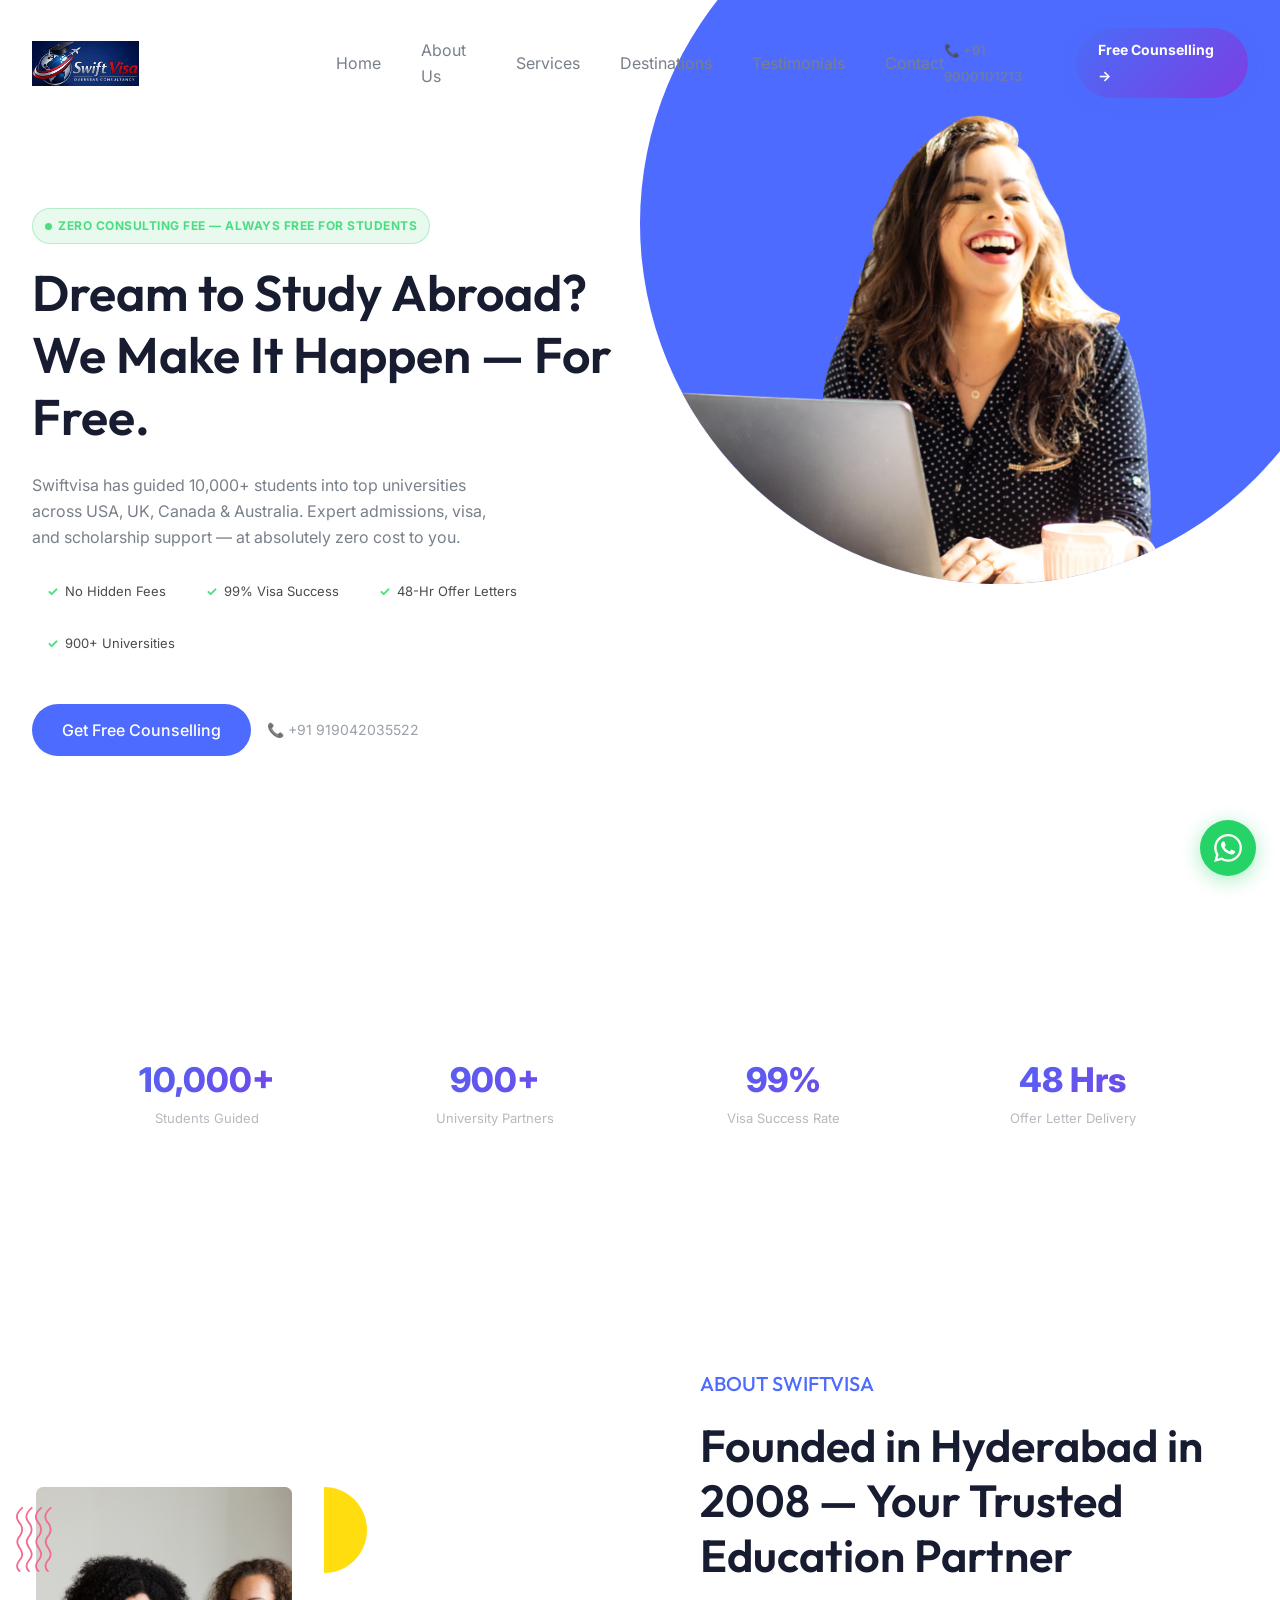
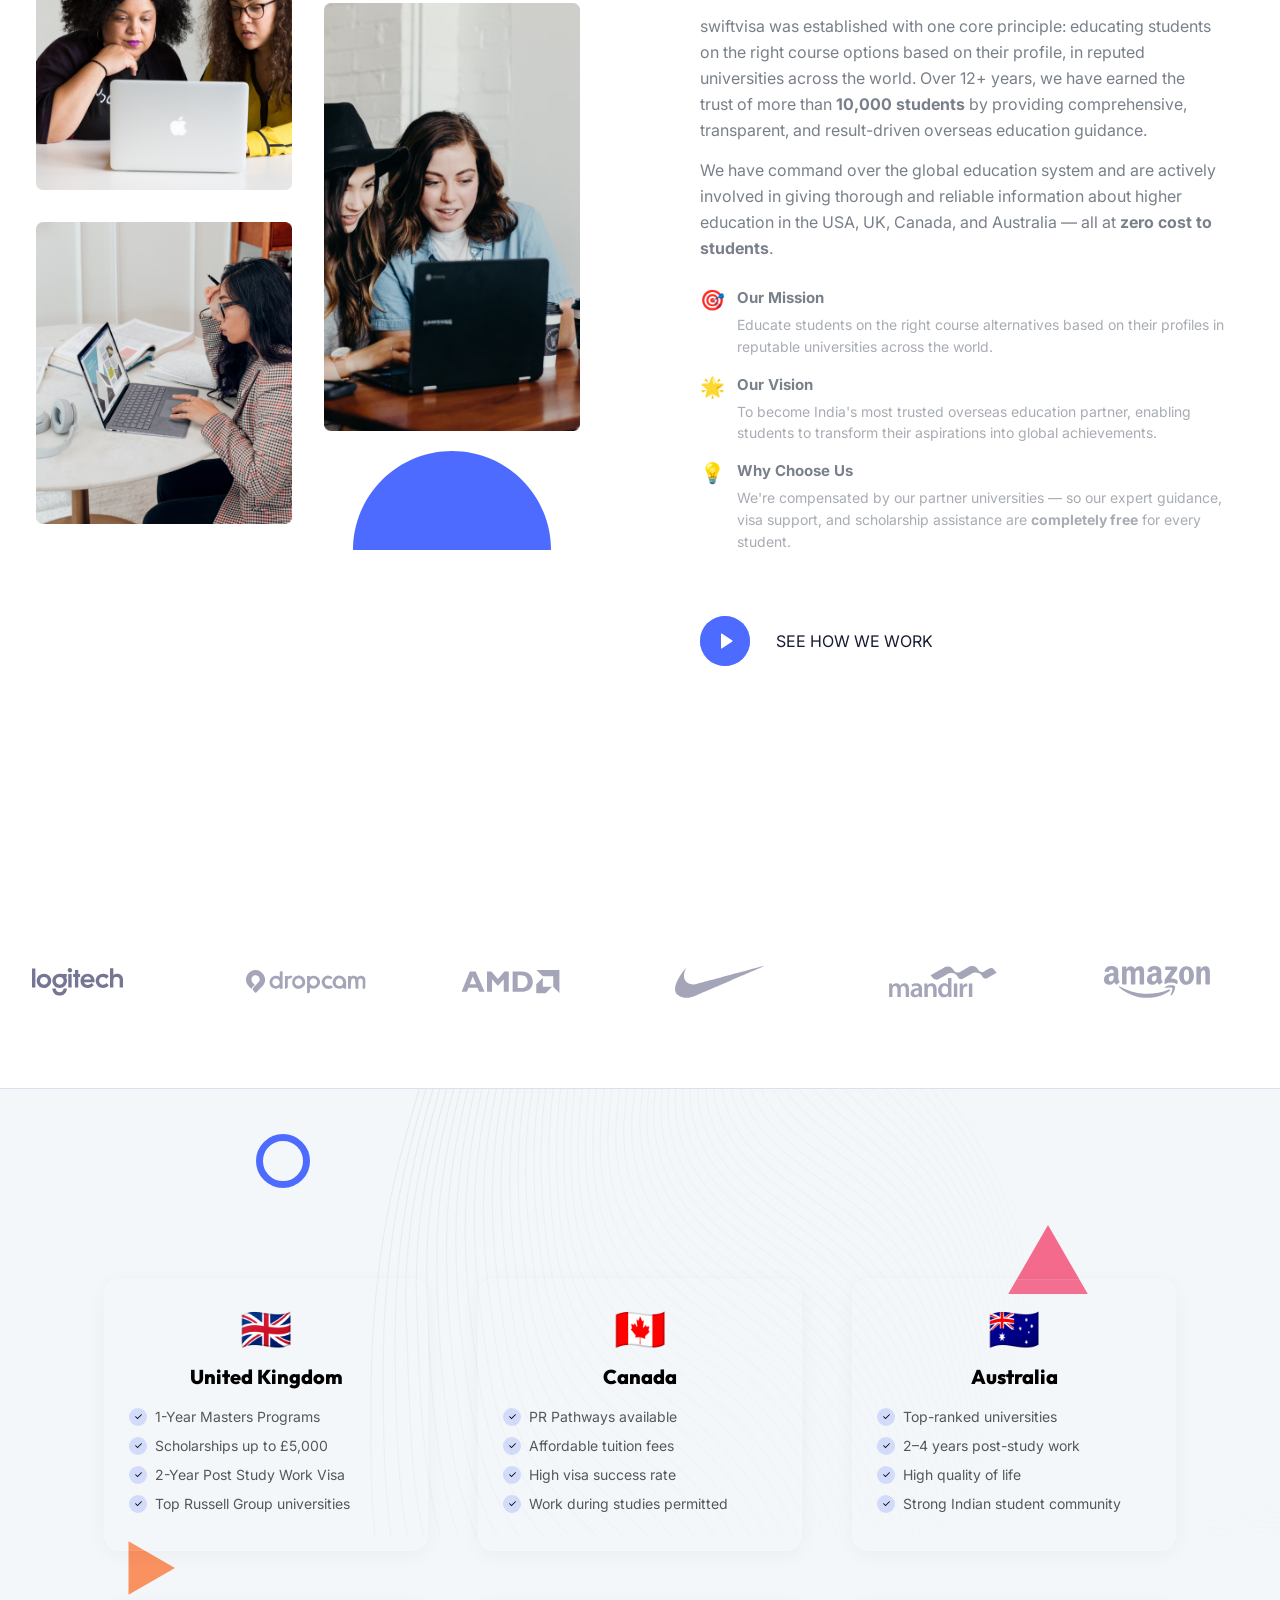
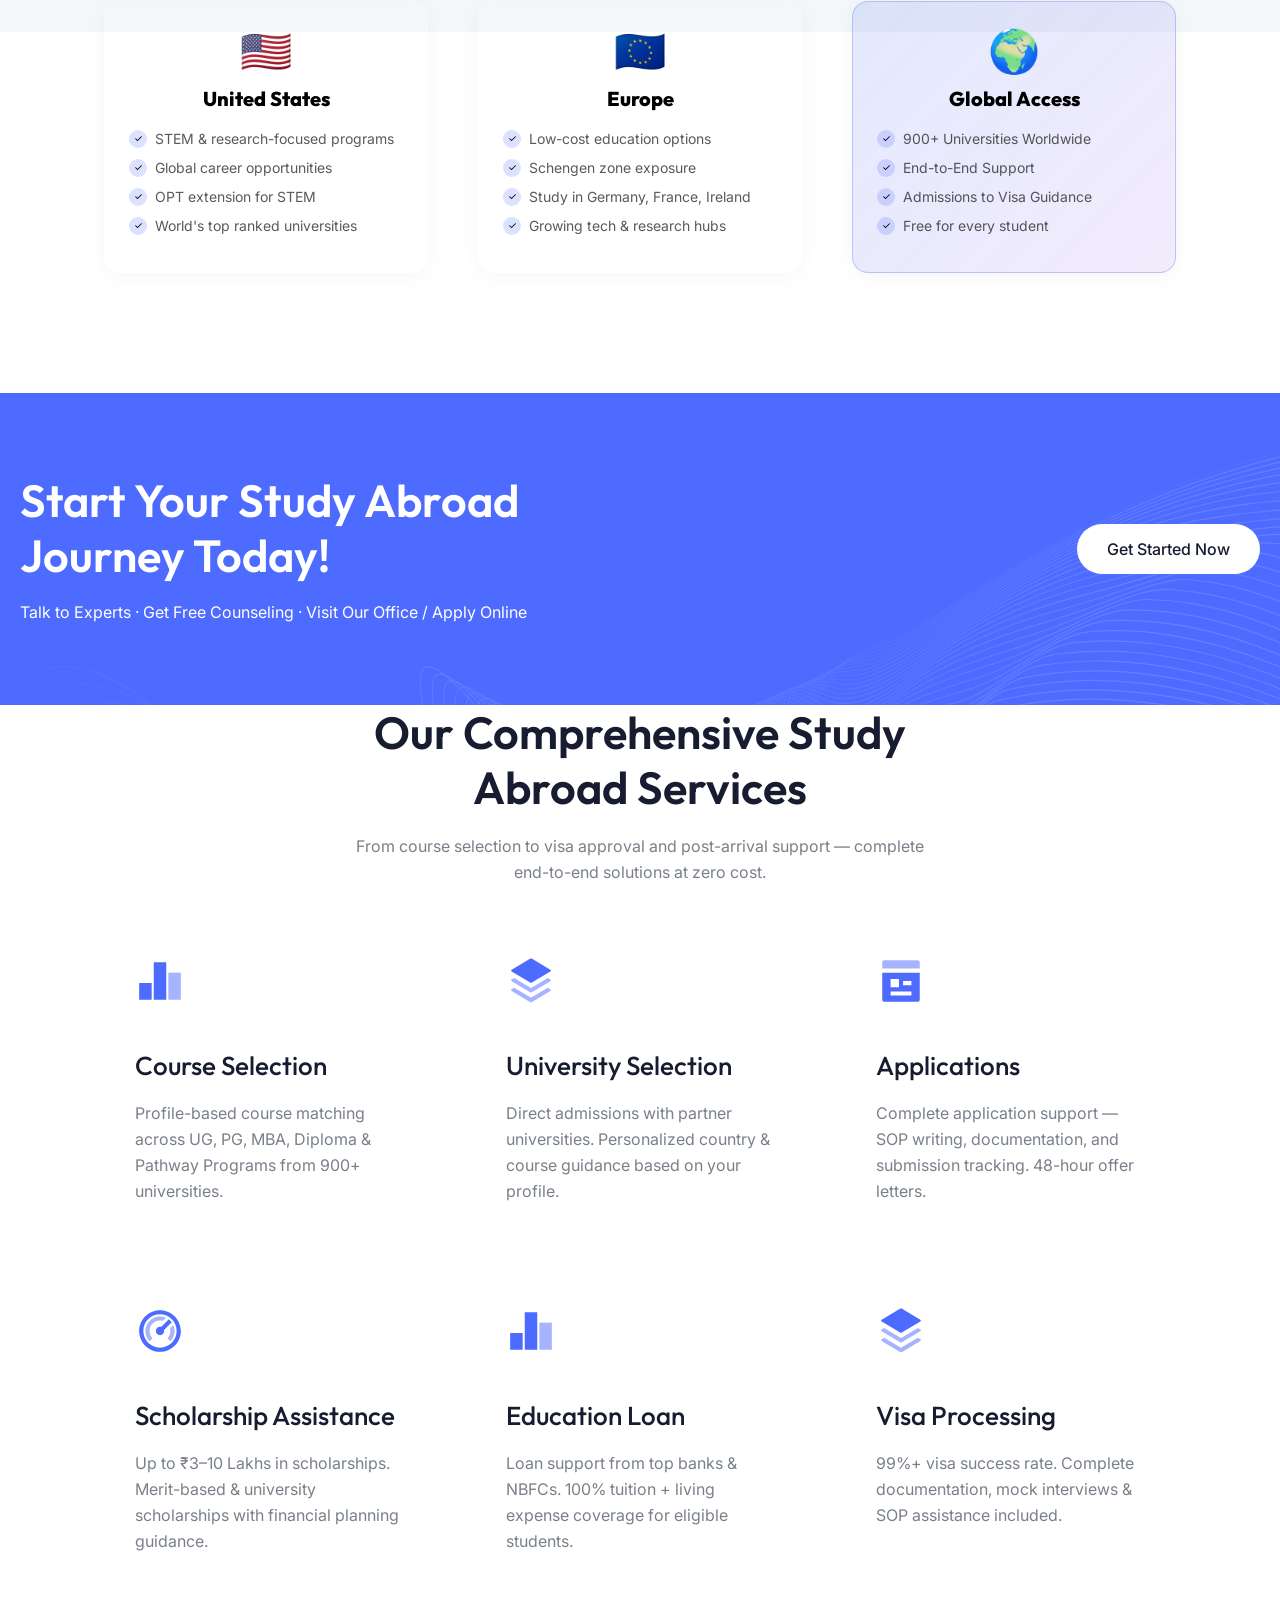
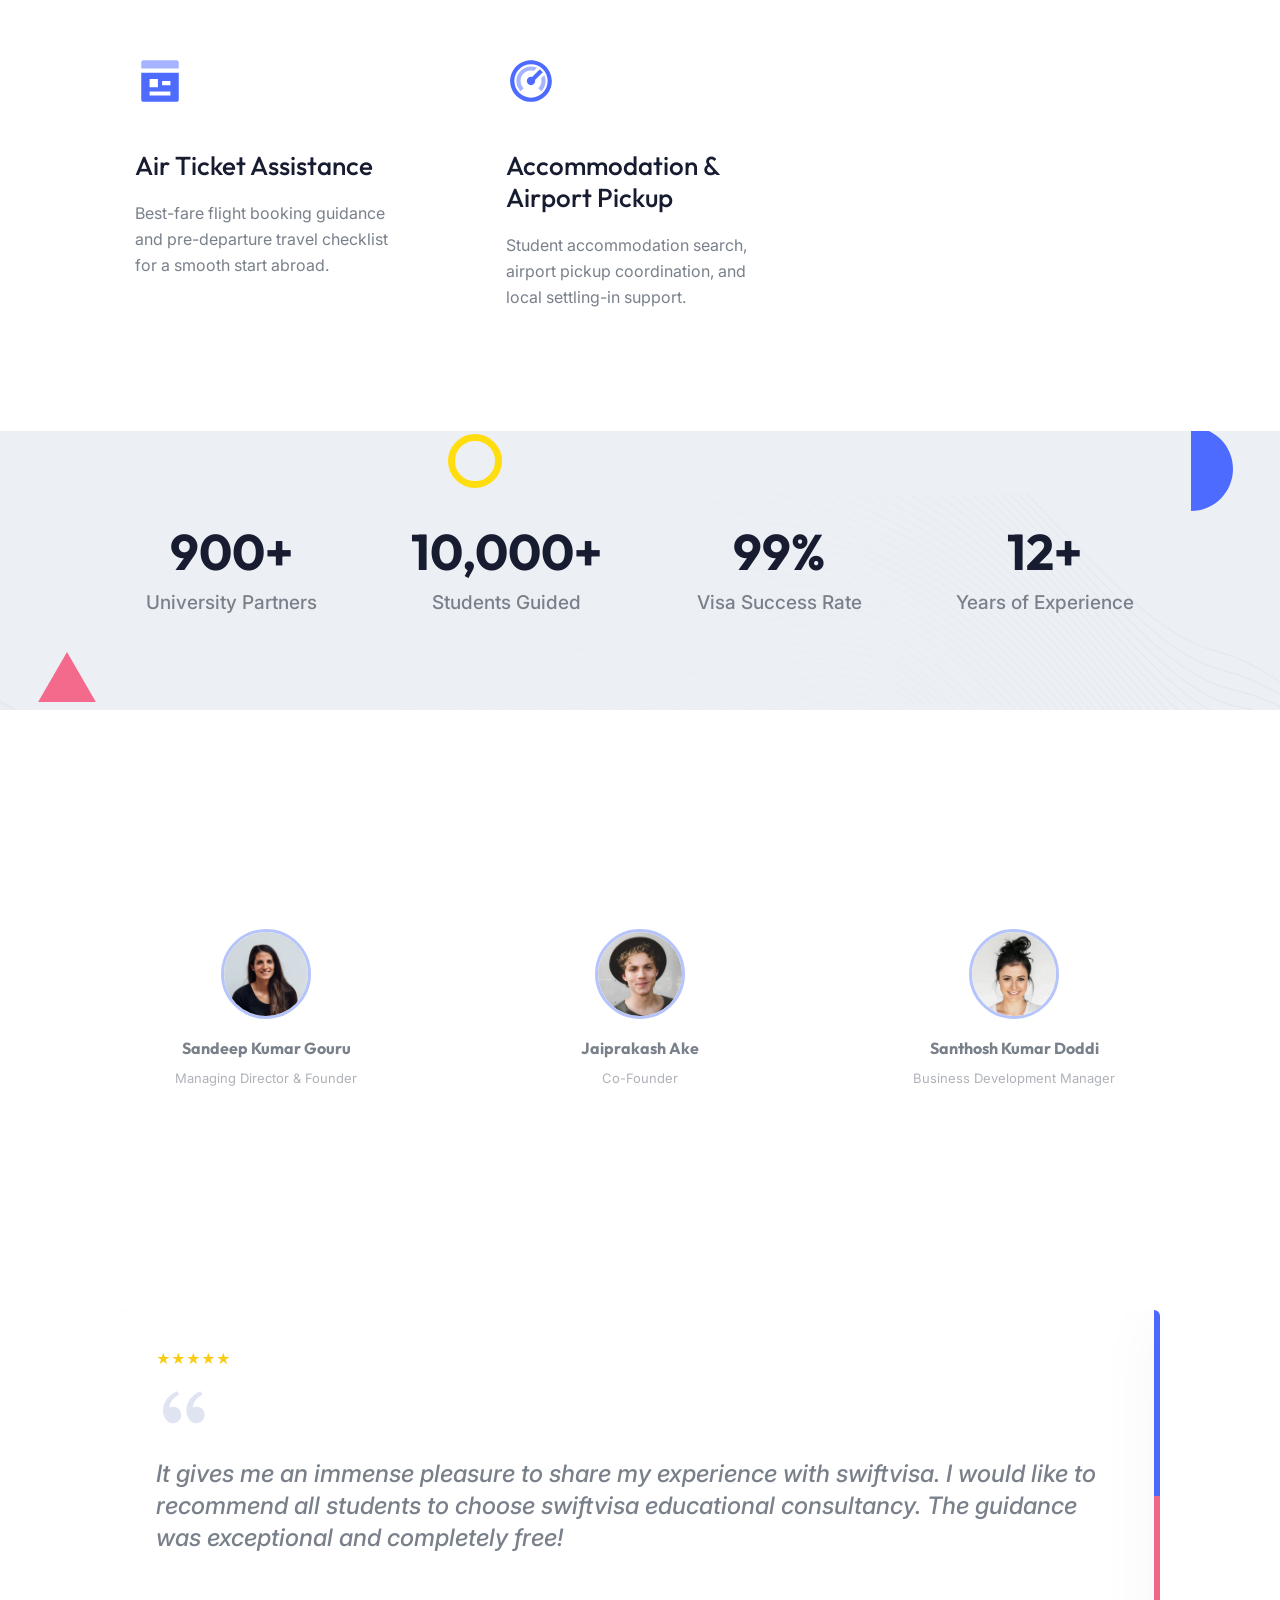
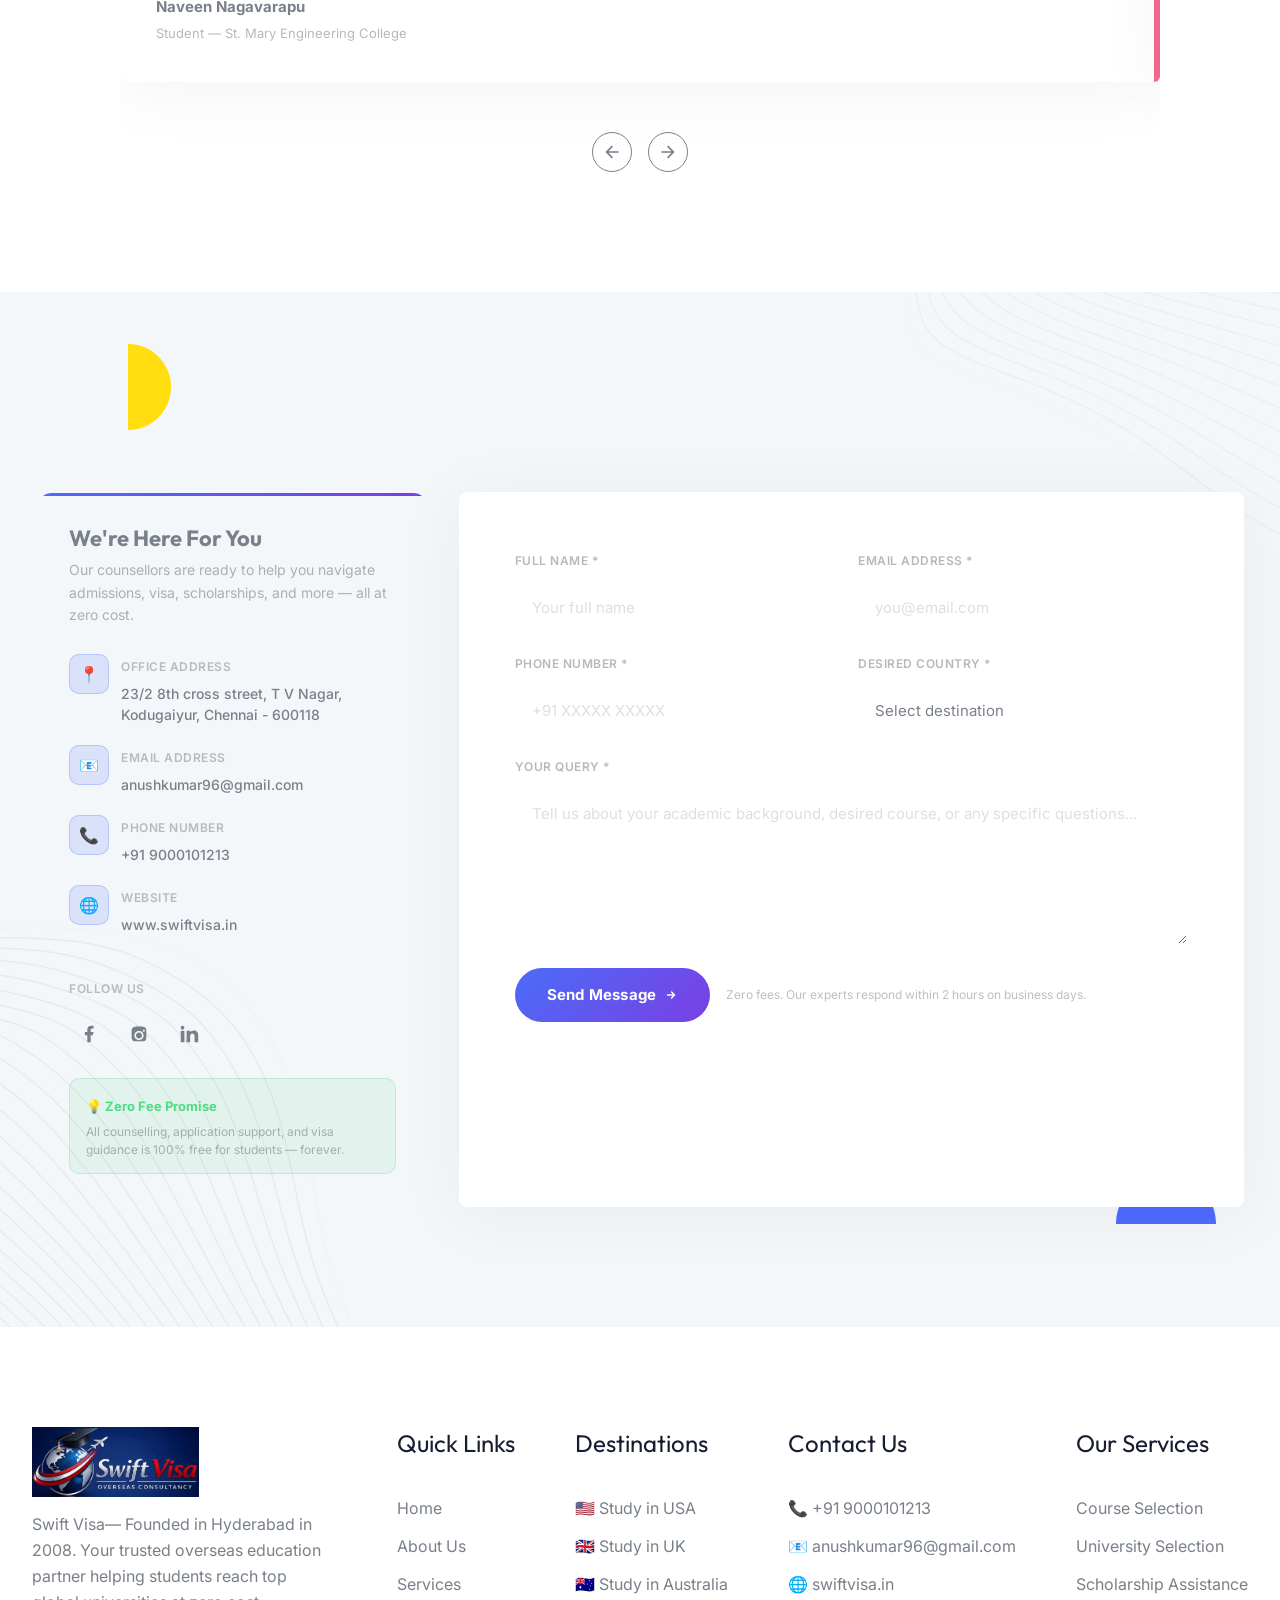
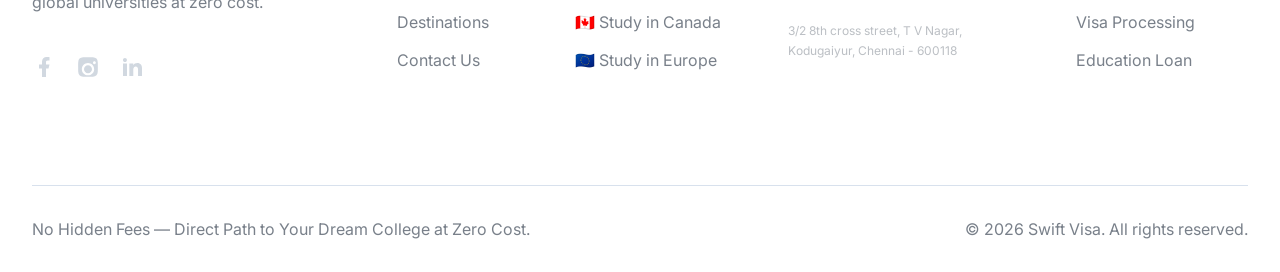
==== commit 958b1c8b: "Update index.html" ====
--- a/index.html
+++ b/index.html
@@ -1,1173 +1,1383 @@
 <!DOCTYPE html>
 <html lang="en">
-  <head>
-    <meta charset="UTF-8" />
-    <meta http-equiv="X-UA-Compatible" content="IE=edge" />
-    <meta name="viewport" content="width=device-width, initial-scale=1.0" />
-    <title>Swift Visa – Study Abroad at Zero Fee | Reach Your Dream College</title>
-    <link rel="icon" href="favicon.ico">
-    <link href="style.css" rel="stylesheet">
-    <style>
-      /* ===== SWIFT VISA CUSTOM OVERRIDES ===== */
-
-      /* NAV ENHANCEMENTS */
-      .sv-nav-cta {
-        display: inline-flex;
-        align-items: center;
-        gap: 6px;
-        background: linear-gradient(135deg, #4A6CF7, #7B3FE4);
-        color: #fff !important;
-        padding: 9px 22px;
-        border-radius: 50px;
-        font-weight: 700;
-        font-size: 14px;
-        text-decoration: none;
-        transition: all 0.25s;
-        box-shadow: 0 4px 15px rgba(74,108,247,0.4);
+
+<head>
+  <meta charset="UTF-8" />
+  <meta http-equiv="X-UA-Compatible" content="IE=edge" />
+  <meta name="viewport" content="width=device-width, initial-scale=1.0" />
+  <title>Swift Visa – Study Abroad at Zero Fee | Reach Your Dream College</title>
+  <link rel="icon" href="favicon.ico">
+  <link href="style.css" rel="stylesheet">
+  <style>
+    /* ===== SWIFT VISA CUSTOM OVERRIDES ===== */
+
+    /* NAV ENHANCEMENTS */
+    .sv-nav-cta {
+      display: inline-flex;
+      align-items: center;
+      gap: 6px;
+      background: linear-gradient(135deg, #4A6CF7, #7B3FE4);
+      color: #fff !important;
+      padding: 9px 22px;
+      border-radius: 50px;
+      font-weight: 700;
+      font-size: 14px;
+      text-decoration: none;
+      transition: all 0.25s;
+      box-shadow: 0 4px 15px rgba(74, 108, 247, 0.4);
+    }
+
+    .sv-nav-cta:hover {
+      transform: translateY(-2px);
+      box-shadow: 0 8px 25px rgba(74, 108, 247, 0.5);
+    }
+
+    .sv-call-link {
+      font-size: 13px;
+      font-weight: 600;
+      color: inherit;
+      text-decoration: none;
+      opacity: 0.75;
+      transition: opacity 0.2s;
+    }
+
+    .sv-call-link:hover {
+      opacity: 1;
+    }
+
+    /* DESTINATION CARDS */
+    .destination-card {
+      background: rgba(255, 255, 255, 0.04);
+      border: 1px solid rgba(255, 255, 255, 0.1);
+      border-radius: 16px;
+      padding: 28px 24px;
+      transition: all 0.3s ease;
+      position: relative;
+      overflow: hidden;
+    }
+
+    .destination-card::before {
+      content: '';
+      position: absolute;
+      top: 0;
+      left: 0;
+      right: 0;
+      height: 3px;
+      background: linear-gradient(90deg, #4A6CF7, #7B3FE4);
+      opacity: 0;
+      transition: opacity 0.3s;
+    }
+
+    .destination-card:hover {
+      transform: translateY(-6px);
+      border-color: rgba(74, 108, 247, 0.4);
+      box-shadow: 0 20px 40px rgba(0, 0, 0, 0.25);
+    }
+
+    .destination-card:hover::before {
+      opacity: 1;
+    }
+
+    .destination-flag {
+      font-size: 42px;
+      line-height: 1;
+      margin-bottom: 14px;
+      display: block;
+    }
+
+    .destination-title {
+      font-size: 20px !important;
+      font-weight: 800 !important;
+      margin-bottom: 16px !important;
+      color: #000000 !important;
+    }
+
+    .destination-points p {
+      display: flex;
+      align-items: center;
+      gap: 8px;
+      font-size: 14px;
+      color: rgba(0, 0, 0, 0.65);
+      margin-bottom: 8px;
+      line-height: 1.5;
+    }
+
+    .destination-points p::before {
+      content: '✓';
+      display: inline-flex;
+      align-items: center;
+      justify-content: center;
+      width: 18px;
+      height: 18px;
+      background: rgba(74, 108, 247, 0.2);
+      border-radius: 50%;
+      font-size: 10px;
+      color: #000000;
+      flex-shrink: 0;
+    }
+
+    /* SERVICES ENHANCEMENTS */
+    .sv-service-card {
+      border-radius: 14px;
+      border: 1px solid rgba(255, 255, 255, 0.08);
+      transition: all 0.3s;
+    }
+
+    .sv-service-card:hover {
+      border-color: rgba(74, 108, 247, 0.35);
+      transform: translateY(-4px);
+    }
+
+    /* TEAM / ABOUT SECTION */
+    .sv-team-card {
+      background: rgba(255, 255, 255, 0.04);
+      border: 1px solid rgba(255, 255, 255, 0.08);
+      border-radius: 16px;
+      padding: 28px 20px;
+      text-align: center;
+      transition: all 0.3s;
+    }
+
+    .sv-team-card:hover {
+      border-color: rgba(74, 108, 247, 0.3);
+      transform: translateY(-4px);
+      box-shadow: 0 16px 32px rgba(0, 0, 0, 0.2);
+    }
+
+    .sv-team-avatar {
+      width: 90px;
+      height: 90px;
+      border-radius: 50%;
+      object-fit: cover;
+      border: 3px solid rgba(74, 108, 247, 0.4);
+      margin: 0 auto 16px;
+      display: block;
+    }
+
+    .sv-team-name {
+      font-size: 16px !important;
+      font-weight: 700 !important;
+      margin-bottom: 4px !important;
+    }
+
+    .sv-team-role {
+      font-size: 13px;
+      opacity: 0.6;
+    }
+
+    /* CONTACT INFO PANEL */
+    .sv-contact-info {
+      background: rgba(255, 255, 255, 0.03);
+      border: 1px solid rgba(255, 255, 255, 0.08);
+      border-radius: 16px;
+      padding: 32px;
+      position: relative;
+      overflow: hidden;
+    }
+
+    .sv-contact-info::before {
+      content: '';
+      position: absolute;
+      top: 0;
+      left: 0;
+      right: 0;
+      height: 3px;
+      background: linear-gradient(90deg, #4A6CF7, #7B3FE4);
+    }
+
+    .sv-contact-detail {
+      display: flex;
+      align-items: flex-start;
+      gap: 12px;
+      margin-bottom: 20px;
+    }
+
+    .sv-contact-icon {
+      width: 40px;
+      height: 40px;
+      background: rgba(74, 108, 247, 0.15);
+      border: 1px solid rgba(74, 108, 247, 0.25);
+      border-radius: 10px;
+      display: flex;
+      align-items: center;
+      justify-content: center;
+      font-size: 16px;
+      flex-shrink: 0;
+    }
+
+    .sv-contact-label {
+      font-size: 12px;
+      font-weight: 600;
+      text-transform: uppercase;
+      letter-spacing: 0.5px;
+      opacity: 0.5;
+      display: block;
+      margin-bottom: 3px;
+    }
+
+    .sv-contact-val {
+      font-size: 14px;
+      font-weight: 500;
+      line-height: 1.5;
+    }
+
+    .sv-contact-val a {
+      text-decoration: none;
+      color: inherit;
+      transition: color 0.2s;
+    }
+
+    .sv-contact-val a:hover {
+      color: #4A6CF7;
+    }
+
+    /* FORM STYLES */
+    .sv-form-input {
+      width: 100%;
+      background: rgba(255, 255, 255, 0.05) !important;
+      border: 1.5px solid rgba(255, 255, 255, 0.1) !important;
+      border-radius: 10px !important;
+      padding: 13px 16px !important;
+      font-size: 15px;
+      color: inherit;
+      outline: none;
+      transition: all 0.25s;
+      font-family: inherit;
+      appearance: none;
+    }
+
+    .sv-form-input:focus {
+      border-color: #4A6CF7 !important;
+      background: rgba(74, 108, 247, 0.07) !important;
+      box-shadow: 0 0 0 4px rgba(74, 108, 247, 0.12);
+    }
+
+    .sv-form-input::placeholder {
+      opacity: 0.35;
+    }
+
+    .sv-form-select {
+      background-image: url("data:image/svg+xml,%3Csvg xmlns='http://www.w3.org/2000/svg' width='10' height='7'%3E%3Cpath d='M1 1l4 4 4-4' stroke='%23888' stroke-width='1.5' fill='none' stroke-linecap='round'/%3E%3C/svg%3E");
+      background-repeat: no-repeat;
+      background-position: right 14px center;
+      padding-right: 40px !important;
+      cursor: pointer;
+    }
+
+    .sv-form-label {
+      display: block;
+      font-size: 12px;
+      font-weight: 600;
+      text-transform: uppercase;
+      letter-spacing: 0.5px;
+      opacity: 0.55;
+      margin-bottom: 7px;
+    }
+
+    .sv-form-group {
+      margin-bottom: 16px;
+    }
+
+    .sv-form-group-half {
+      display: grid;
+      grid-template-columns: 1fr 1fr;
+      gap: 14px;
+      margin-bottom: 16px;
+    }
+
+    @media(max-width:640px) {
+      .sv-form-group-half {
+        grid-template-columns: 1fr;
       }
-      .sv-nav-cta:hover {
-        transform: translateY(-2px);
-        box-shadow: 0 8px 25px rgba(74,108,247,0.5);
+    }
+
+    .sv-submit-btn {
+      background: linear-gradient(135deg, #4A6CF7, #7B3FE4);
+      color: #fff;
+      border: none;
+      padding: 14px 32px;
+      border-radius: 50px;
+      font-size: 15px;
+      font-weight: 700;
+      cursor: pointer;
+      transition: all 0.25s;
+      display: inline-flex;
+      align-items: center;
+      gap: 8px;
+      letter-spacing: 0.2px;
+    }
+
+    .sv-submit-btn:hover {
+      transform: translateY(-2px);
+      box-shadow: 0 8px 25px rgba(74, 108, 247, 0.45);
+    }
+
+    .sv-submit-btn:disabled {
+      opacity: 0.6;
+      cursor: not-allowed;
+      transform: none;
+    }
+
+    #sv-form-status {
+      padding: 12px 18px;
+      border-radius: 10px;
+      font-size: 14px;
+      font-weight: 500;
+      margin-top: 14px;
+      display: none;
+    }
+
+    #sv-form-status.ok {
+      background: rgba(34, 197, 94, 0.1);
+      border: 1px solid rgba(34, 197, 94, 0.3);
+      color: #4ade80;
+      display: block;
+    }
+
+    #sv-form-status.err {
+      background: rgba(239, 68, 68, 0.1);
+      border: 1px solid rgba(239, 68, 68, 0.3);
+      color: #f87171;
+      display: block;
+    }
+
+    /* ZERO FEE BADGE */
+    .sv-zero-badge {
+      display: inline-flex;
+      align-items: center;
+      gap: 6px;
+      background: rgba(34, 197, 94, 0.1);
+      border: 1px solid rgba(34, 197, 94, 0.25);
+      color: #4ade80;
+      padding: 4px 12px;
+      border-radius: 50px;
+      font-size: 12px;
+      font-weight: 700;
+      text-transform: uppercase;
+      letter-spacing: 0.5px;
+      margin-bottom: 18px;
+    }
+
+    .sv-zero-badge::before {
+      content: '';
+      width: 7px;
+      height: 7px;
+      border-radius: 50%;
+      background: #4ade80;
+      animation: sv-pulse 2s infinite;
+    }
+
+    @keyframes sv-pulse {
+
+      0%,
+      100% {
+        opacity: 1;
+        transform: scale(1)
       }
-      .sv-call-link {
-        font-size: 13px;
-        font-weight: 600;
-        color: inherit;
-        text-decoration: none;
-        opacity: 0.75;
-        transition: opacity 0.2s;
+
+      50% {
+        opacity: .5;
+        transform: scale(1.4)
       }
-      .sv-call-link:hover { opacity: 1; }
-
-      /* DESTINATION CARDS */
-      .destination-card {
-        background: rgba(255,255,255,0.04);
-        border: 1px solid rgba(255,255,255,0.1);
-        border-radius: 16px;
-        padding: 28px 24px;
-        transition: all 0.3s ease;
-        position: relative;
-        overflow: hidden;
+    }
+
+    /* USP highlights */
+    .sv-usp-row {
+      display: flex;
+      flex-wrap: wrap;
+      gap: 10px;
+      margin: 20px 0 28px;
+    }
+
+    .sv-usp-chip {
+      display: flex;
+      align-items: center;
+      gap: 7px;
+      background: rgba(255, 255, 255, 0.05);
+      border: 1px solid rgba(255, 255, 255, 0.1);
+      padding: 7px 14px;
+      border-radius: 50px;
+      font-size: 13px;
+      color: rgba(14, 13, 13, 0.75);
+    }
+
+    .sv-usp-chip span {
+      color: #4ade80;
+      font-weight: 700;
+    }
+
+    /* WHATSAPP FLOAT */
+    .sv-whatsapp {
+      position: fixed;
+      bottom: 24px;
+      right: 24px;
+      width: 56px;
+      height: 56px;
+      background: #25D366;
+      border-radius: 50%;
+      display: flex;
+      align-items: center;
+      justify-content: center;
+      box-shadow: 0 4px 20px rgba(37, 211, 102, 0.4);
+      z-index: 9999;
+      transition: all 0.25s;
+      text-decoration: none;
+    }
+
+    .sv-whatsapp:hover {
+      transform: scale(1.1);
+      box-shadow: 0 8px 30px rgba(37, 211, 102, 0.5);
+    }
+
+    /* STATS COUNTER */
+    .sv-stats-grid {
+      display: grid;
+      grid-template-columns: repeat(4, 1fr);
+      gap: 0;
+      border: 1px solid rgba(255, 255, 255, 0.08);
+      border-radius: 16px;
+      overflow: hidden;
+      margin: 40px 0;
+    }
+
+    .sv-stat {
+      padding: 28px 20px;
+      text-align: center;
+      border-right: 1px solid rgba(255, 255, 255, 0.08);
+      background: rgba(255, 255, 255, 0.02);
+      transition: background 0.3s;
+    }
+
+    .sv-stat:last-child {
+      border-right: none;
+    }
+
+    .sv-stat:hover {
+      background: rgba(74, 108, 247, 0.07);
+    }
+
+    .sv-stat-num {
+      display: block;
+      font-size: 34px;
+      font-weight: 800;
+      background: linear-gradient(135deg, #4A6CF7, #7B3FE4);
+      -webkit-background-clip: text;
+      -webkit-text-fill-color: transparent;
+      background-clip: text;
+      line-height: 1.1;
+      margin-bottom: 6px;
+    }
+
+    .sv-stat-label {
+      font-size: 13px;
+      opacity: 0.55;
+    }
+
+    @media(max-width:640px) {
+      .sv-stats-grid {
+        grid-template-columns: 1fr 1fr;
       }
-      .destination-card::before {
-        content: '';
-        position: absolute;
-        top: 0; left: 0; right: 0;
-        height: 3px;
-        background: linear-gradient(90deg, #4A6CF7, #7B3FE4);
-        opacity: 0;
-        transition: opacity 0.3s;
+
+      .sv-stat {
+        border-bottom: 1px solid rgba(255, 255, 255, 0.08);
       }
-      .destination-card:hover {
-        transform: translateY(-6px);
-        border-color: rgba(74,108,247,0.4);
-        box-shadow: 0 20px 40px rgba(0,0,0,0.25);
-      }
-      .destination-card:hover::before { opacity: 1; }
-      .destination-flag {
-        font-size: 42px;
-        line-height: 1;
-        margin-bottom: 14px;
-        display: block;
-      }
-      .destination-title {
-        font-size: 20px !important;
-        font-weight: 800 !important;
-        margin-bottom: 16px !important;
-        color: #000000 !important;
-      }
-      .destination-points p {
-        display: flex;
-        align-items: center;
-        gap: 8px;
-        font-size: 14px;
-        color: rgba(0, 0, 0, 0.65);
-        margin-bottom: 8px;
-        line-height: 1.5;
-      }
-      .destination-points p::before {
-        content: '✓';
-        display: inline-flex;
-        align-items: center;
-        justify-content: center;
-        width: 18px;
-        height: 18px;
-        background: rgba(74,108,247,0.2);
-        border-radius: 50%;
-        font-size: 10px;
-        color: #000000;
-        flex-shrink: 0;
-      }
-
-      /* SERVICES ENHANCEMENTS */
-      .sv-service-card {
-        border-radius: 14px;
-        border: 1px solid rgba(255,255,255,0.08);
-        transition: all 0.3s;
-      }
-      .sv-service-card:hover {
-        border-color: rgba(74,108,247,0.35);
-        transform: translateY(-4px);
-      }
-
-      /* TEAM / ABOUT SECTION */
-      .sv-team-card {
-        background: rgba(255,255,255,0.04);
-        border: 1px solid rgba(255,255,255,0.08);
-        border-radius: 16px;
-        padding: 28px 20px;
-        text-align: center;
-        transition: all 0.3s;
-      }
-      .sv-team-card:hover {
-        border-color: rgba(74,108,247,0.3);
-        transform: translateY(-4px);
-        box-shadow: 0 16px 32px rgba(0,0,0,0.2);
-      }
-      .sv-team-avatar {
-        width: 90px; height: 90px;
-        border-radius: 50%;
-        object-fit: cover;
-        border: 3px solid rgba(74,108,247,0.4);
-        margin: 0 auto 16px;
-        display: block;
-      }
-      .sv-team-name {
-        font-size: 16px !important;
-        font-weight: 700 !important;
-        margin-bottom: 4px !important;
-      }
-      .sv-team-role {
-        font-size: 13px;
-        opacity: 0.6;
-      }
-
-      /* CONTACT INFO PANEL */
-      .sv-contact-info {
-        background: rgba(255,255,255,0.03);
-        border: 1px solid rgba(255,255,255,0.08);
-        border-radius: 16px;
-        padding: 32px;
-        position: relative;
-        overflow: hidden;
-      }
-      .sv-contact-info::before {
-        content: '';
-        position: absolute;
-        top: 0; left: 0; right: 0;
-        height: 3px;
-        background: linear-gradient(90deg, #4A6CF7, #7B3FE4);
-      }
-      .sv-contact-detail {
-        display: flex;
-        align-items: flex-start;
-        gap: 12px;
-        margin-bottom: 20px;
-      }
-      .sv-contact-icon {
-        width: 40px; height: 40px;
-        background: rgba(74,108,247,0.15);
-        border: 1px solid rgba(74,108,247,0.25);
-        border-radius: 10px;
-        display: flex;
-        align-items: center;
-        justify-content: center;
-        font-size: 16px;
-        flex-shrink: 0;
-      }
-      .sv-contact-label {
-        font-size: 12px;
-        font-weight: 600;
-        text-transform: uppercase;
-        letter-spacing: 0.5px;
-        opacity: 0.5;
-        display: block;
-        margin-bottom: 3px;
-      }
-      .sv-contact-val {
-        font-size: 14px;
-        font-weight: 500;
-        line-height: 1.5;
-      }
-      .sv-contact-val a {
-        text-decoration: none;
-        color: inherit;
-        transition: color 0.2s;
-      }
-      .sv-contact-val a:hover { color: #4A6CF7; }
-
-      /* FORM STYLES */
-      .sv-form-input {
-        width: 100%;
-        background: rgba(255,255,255,0.05) !important;
-        border: 1.5px solid rgba(255,255,255,0.1) !important;
-        border-radius: 10px !important;
-        padding: 13px 16px !important;
-        font-size: 15px;
-        color: inherit;
-        outline: none;
-        transition: all 0.25s;
-        font-family: inherit;
-        appearance: none;
-      }
-      .sv-form-input:focus {
-        border-color: #4A6CF7 !important;
-        background: rgba(74,108,247,0.07) !important;
-        box-shadow: 0 0 0 4px rgba(74,108,247,0.12);
-      }
-      .sv-form-input::placeholder { opacity: 0.35; }
-      .sv-form-select {
-        background-image: url("data:image/svg+xml,%3Csvg xmlns='http://www.w3.org/2000/svg' width='10' height='7'%3E%3Cpath d='M1 1l4 4 4-4' stroke='%23888' stroke-width='1.5' fill='none' stroke-linecap='round'/%3E%3C/svg%3E");
-        background-repeat: no-repeat;
-        background-position: right 14px center;
-        padding-right: 40px !important;
-        cursor: pointer;
-      }
-      .sv-form-label {
-        display: block;
-        font-size: 12px;
-        font-weight: 600;
-        text-transform: uppercase;
-        letter-spacing: 0.5px;
-        opacity: 0.55;
-        margin-bottom: 7px;
-      }
-      .sv-form-group { margin-bottom: 16px; }
-      .sv-form-group-half { display: grid; grid-template-columns: 1fr 1fr; gap: 14px; margin-bottom: 16px; }
-      @media(max-width:640px){ .sv-form-group-half { grid-template-columns: 1fr; } }
-      .sv-submit-btn {
-        background: linear-gradient(135deg, #4A6CF7, #7B3FE4);
-        color: #fff;
-        border: none;
-        padding: 14px 32px;
-        border-radius: 50px;
-        font-size: 15px;
-        font-weight: 700;
-        cursor: pointer;
-        transition: all 0.25s;
-        display: inline-flex;
-        align-items: center;
-        gap: 8px;
-        letter-spacing: 0.2px;
-      }
-      .sv-submit-btn:hover {
-        transform: translateY(-2px);
-        box-shadow: 0 8px 25px rgba(74,108,247,0.45);
-      }
-      .sv-submit-btn:disabled { opacity: 0.6; cursor: not-allowed; transform: none; }
-
-      #sv-form-status {
-        padding: 12px 18px;
-        border-radius: 10px;
-        font-size: 14px;
-        font-weight: 500;
-        margin-top: 14px;
-        display: none;
-      }
-      #sv-form-status.ok { background: rgba(34,197,94,0.1); border: 1px solid rgba(34,197,94,0.3); color: #4ade80; display: block; }
-      #sv-form-status.err { background: rgba(239,68,68,0.1); border: 1px solid rgba(239,68,68,0.3); color: #f87171; display: block; }
-
-      /* ZERO FEE BADGE */
-      .sv-zero-badge {
-        display: inline-flex;
-        align-items: center;
-        gap: 6px;
-        background: rgba(34,197,94,0.1);
-        border: 1px solid rgba(34,197,94,0.25);
-        color: #4ade80;
-        padding: 4px 12px;
-        border-radius: 50px;
-        font-size: 12px;
-        font-weight: 700;
-        text-transform: uppercase;
-        letter-spacing: 0.5px;
-        margin-bottom: 18px;
-      }
-      .sv-zero-badge::before {
-        content: '';
-        width: 7px; height: 7px;
-        border-radius: 50%;
-        background: #4ade80;
-        animation: sv-pulse 2s infinite;
-      }
-      @keyframes sv-pulse { 0%,100%{opacity:1;transform:scale(1)} 50%{opacity:.5;transform:scale(1.4)} }
-
-      /* USP highlights */
-      .sv-usp-row {
-        display: flex;
-        flex-wrap: wrap;
-        gap: 10px;
-        margin: 20px 0 28px;
-      }
-      .sv-usp-chip {
-        display: flex;
-        align-items: center;
-        gap: 7px;
-        background: rgba(255,255,255,0.05);
-        border: 1px solid rgba(255,255,255,0.1);
-        padding: 7px 14px;
-        border-radius: 50px;
-        font-size: 13px;
-        color: rgba(14, 13, 13, 0.75);
-      }
-      .sv-usp-chip span { color: #4ade80; font-weight: 700; }
-
-      /* WHATSAPP FLOAT */
-      .sv-whatsapp {
-        position: fixed;
-        bottom: 24px;
-        right: 24px;
-        width: 56px; height: 56px;
-        background: #25D366;
-        border-radius: 50%;
-        display: flex;
-        align-items: center;
-        justify-content: center;
-        box-shadow: 0 4px 20px rgba(37,211,102,0.4);
-        z-index: 9999;
-        transition: all 0.25s;
-        text-decoration: none;
-      }
-      .sv-whatsapp:hover { transform: scale(1.1); box-shadow: 0 8px 30px rgba(37,211,102,0.5); }
-
-      /* STATS COUNTER */
-      .sv-stats-grid {
-        display: grid;
-        grid-template-columns: repeat(4, 1fr);
-        gap: 0;
-        border: 1px solid rgba(255,255,255,0.08);
-        border-radius: 16px;
-        overflow: hidden;
-        margin: 40px 0;
-      }
-      .sv-stat {
-        padding: 28px 20px;
-        text-align: center;
-        border-right: 1px solid rgba(255,255,255,0.08);
-        background: rgba(255,255,255,0.02);
-        transition: background 0.3s;
-      }
-      .sv-stat:last-child { border-right: none; }
-      .sv-stat:hover { background: rgba(74,108,247,0.07); }
-      .sv-stat-num {
-        display: block;
-        font-size: 34px;
-        font-weight: 800;
-        background: linear-gradient(135deg, #4A6CF7, #7B3FE4);
-        -webkit-background-clip: text;
-        -webkit-text-fill-color: transparent;
-        background-clip: text;
-        line-height: 1.1;
-        margin-bottom: 6px;
-      }
-      .sv-stat-label { font-size: 13px; opacity: 0.55; }
-      @media(max-width:640px){
-        .sv-stats-grid { grid-template-columns: 1fr 1fr; }
-        .sv-stat { border-bottom: 1px solid rgba(255,255,255,0.08); }
-      }
-
-      /* TESTIMONIAL OVERRIDE */
-      .sv-testi-name { font-size: 15px; font-weight: 700; margin-top: 16px; }
-      .sv-testi-role { font-size: 13px; opacity: 0.55; }
-      .sv-testi-stars { color: #FACC15; font-size: 14px; margin-bottom: 8px; }
-    </style>
-  </head>
-  <body
-    x-data="{ page: 'home', 'darkMode': true, 'stickyMenu': false, 'navigationOpen': false, 'scrollTop': false }"
-    x-init="
+    }
+
+    /* TESTIMONIAL OVERRIDE */
+    .sv-testi-name {
+      font-size: 15px;
+      font-weight: 700;
+      margin-top: 16px;
+    }
+
+    .sv-testi-role {
+      font-size: 13px;
+      opacity: 0.55;
+    }
+
+    .sv-testi-stars {
+      color: #FACC15;
+      font-size: 14px;
+      margin-bottom: 8px;
+    }
+  </style>
+</head>
+
+<body x-data="{ page: 'home', 'darkMode': true, 'stickyMenu': false, 'navigationOpen': false, 'scrollTop': false }"
+  x-init="
          darkMode = JSON.parse(localStorage.getItem('darkMode'));
          $watch('darkMode', value => localStorage.setItem('darkMode', JSON.stringify(value)))"
-    :class="{'b eh': darkMode === true}"
-  >
-
-    <!-- ===== Header Start ===== -->
-    <header
-      class="g s r vd ya cj"
-      :class="{ 'hh sm _k dj bl ll' : stickyMenu }"
-      @scroll.window="stickyMenu = (window.pageYOffset > 20) ? true : false"
-    >
-      <div class="bb ze ki xn 2xl:ud-px-0 oo wf yf i">
-        <!-- Logo -->
-        <div class="vd to/4 tc wf yf">
-          <a href="index.html">
-            <img class="om" src="images/logo-light.jpeg" alt="Swift Visa" style="height:45px;width:auto;"/>
-            <img class="xc nm" src="images/logo-dark.jpeg" alt="Swift Visa" style="height:45px;width:auto;"/>
-          </a>
-          <!-- Hamburger -->
-          <button class="po rc" @click="navigationOpen = !navigationOpen">
-            <span class="rc i pf re pd">
-              <span class="du-block h q vd yc">
-                <span class="rc i r s eh um tg te rd eb ml jl dl" :class="{ 'ue el': !navigationOpen }"></span>
-                <span class="rc i r s eh um tg te rd eb ml jl fl" :class="{ 'ue qr': !navigationOpen }"></span>
-                <span class="rc i r s eh um tg te rd eb ml jl gl" :class="{ 'ue hl': !navigationOpen }"></span>
+  :class="{'b eh': darkMode === true}">
+
+  <!-- ===== Header Start ===== -->
+  <header class="g s r vd ya cj" :class="{ 'hh sm _k dj bl ll' : stickyMenu }"
+    @scroll.window="stickyMenu = (window.pageYOffset > 20) ? true : false">
+    <div class="bb ze ki xn 2xl:ud-px-0 oo wf yf i">
+      <!-- Logo -->
+      <div class="vd to/4 tc wf yf">
+        <a href="index.html">
+          <img class="om" src="images/logo-light.jpeg" alt="Swift Visa" style="height:45px;width:auto;" />
+          <img class="xc nm" src="images/logo-dark.jpeg" alt="Swift Visa" style="height:45px;width:auto;" />
+        </a>
+        <!-- Hamburger -->
+        <button class="po rc" @click="navigationOpen = !navigationOpen">
+          <span class="rc i pf re pd">
+            <span class="du-block h q vd yc">
+              <span class="rc i r s eh um tg te rd eb ml jl dl" :class="{ 'ue el': !navigationOpen }"></span>
+              <span class="rc i r s eh um tg te rd eb ml jl fl" :class="{ 'ue qr': !navigationOpen }"></span>
+              <span class="rc i r s eh um tg te rd eb ml jl gl" :class="{ 'ue hl': !navigationOpen }"></span>
+            </span>
+            <span class="du-block h q vd yc lf">
+              <span class="rc eh um tg ml jl el h na r ve yc" :class="{ 'sd dl': !navigationOpen }"></span>
+              <span class="rc eh um tg ml jl qr h s pa vd rd" :class="{ 'sd rr': !navigationOpen }"></span>
+            </span>
+          </span>
+        </button>
+      </div>
+
+      <!-- Nav Links -->
+      <div class="vd wo/4 sd qo f ho oo wf yf" :class="{ 'd hh rm sr td ud qg ug jc yh': navigationOpen }">
+        <nav>
+          <ul class="tc _o sf yo cg ep" style="justify-content:center;">
+            <li><a href="index.html" class="xl" :class="{ 'mk': page === 'home' }">Home</a></li>
+            <li><a href="#About" class="xl">About Us</a></li>
+            <li><a href="#services" class="xl">Services</a></li>
+            <li><a href="#destination" class="xl">Destinations</a></li>
+            <li><a href="#testimonials" class="xl">Testimonials</a></li>
+            <li><a href="#support" class="xl">Contact</a></li>
+          </ul>
+        </nav>
+
+        <div class="tc wf ig pb no" style="gap:12px;align-items:center;">
+          <a href="tel:+919042035522" class="sv-call-link">📞 +91 9000101213</a>
+          <a href="#support" class="sv-nav-cta">Free Counselling →</a>
+        </div>
+      </div>
+    </div>
+  </header>
+  <!-- ===== Header End ===== -->
+
+  <main>
+
+    <!-- ===== Hero Start ===== -->
+    <section class="gj do ir hj sp jr i pg">
+      <!-- Hero Images -->
+      <div class="xc fn zd/2 2xl:ud-w-187.5 bd 2xl:ud-h-171.5 h q r">
+        <img src="images/shape-01.svg" alt="shape" class="xc 2xl:ud-block h t -ud-left-[10%] ua" />
+        <img src="images/shape-02.svg" alt="shape" class="xc 2xl:ud-block h u p va" />
+        <img src="images/shape-03.svg" alt="shape" class="xc 2xl:ud-block h v w va" />
+        <img src="images/shape-04.svg" alt="shape" class="h q r" />
+        <img src="images/hero.png" alt="Student" class="h q r ua" />
+      </div>
+
+      <!-- Hero Content -->
+      <div class="bb ze ki xn 2xl:ud-px-0">
+        <div class="tc _o">
+          <div class="animate_left jn/2">
+            <div class="sv-zero-badge">Zero Consulting Fee — Always Free for Students</div>
+            <h1 class="fk vj zp or kk wm wb">Dream to Study Abroad? We Make It Happen — For Free.</h1>
+            <p class="fq">
+              Swiftvisa has guided 10,000+ students into top universities across USA, UK, Canada & Australia. Expert
+              admissions, visa, and scholarship support — at absolutely zero cost to you.
+            </p>
+
+            <div class="sv-usp-row">
+              <div class="sv-usp-chip"><span>✓</span> No Hidden Fees</div>
+              <div class="sv-usp-chip"><span>✓</span> 99% Visa Success</div>
+              <div class="sv-usp-chip"><span>✓</span> 48-Hr Offer Letters</div>
+              <div class="sv-usp-chip"><span>✓</span> 900+ Universities</div>
+            </div>
+
+            <div class="tc tf yo zf mb" style="gap:16px;flex-wrap:wrap;">
+              <a href="#support" class="ek jk lk gh gi hi rg ml il vc _d _l">Get Free Counselling</a>
+              <a href="tel:+919042035522"
+                style="display:inline-flex;align-items:center;gap:8px;font-size:14px;opacity:.75;text-decoration:none;color:inherit;">
+                📞 +91 919042035522
+              </a>
+            </div>
+          </div>
+        </div>
+      </div>
+    </section>
+    <!-- ===== Hero End ===== -->
+
+    <!-- ===== Stats Bar ===== -->
+    <section style="padding:0 30px 50px;">
+      <div class="bb ze ki xn">
+        <div class="sv-stats-grid">
+          <div class="sv-stat"><span class="sv-stat-num">10,000+</span><span class="sv-stat-label">Students
+              Guided</span></div>
+          <div class="sv-stat"><span class="sv-stat-num">900+</span><span class="sv-stat-label">University
+              Partners</span></div>
+          <div class="sv-stat"><span class="sv-stat-num">99%</span><span class="sv-stat-label">Visa Success Rate</span>
+          </div>
+          <div class="sv-stat"><span class="sv-stat-num">48 Hrs</span><span class="sv-stat-label">Offer Letter
+              Delivery</span></div>
+        </div>
+      </div>
+    </section>
+
+    <!-- ===== About Start ===== -->
+    <section id="About" class="ji gp uq 2xl:ud-py-35 pg">
+      <div class="bb ze ki xn wq">
+        <div class="tc wf gg qq">
+          <!-- About Images -->
+          <div class="animate_left xc gn gg jn/2 i">
+            <div>
+              <img src="images/shape-05.svg" alt="Shape" class="h -ud-left-5 x" />
+              <img src="images/about-01.png" alt="Students" class="ib" />
+              <img src="images/about-02.png" alt="Counselling" />
+            </div>
+            <div>
+              <img src="images/shape-06.svg" alt="Shape" />
+              <img src="images/about-03.png" alt="Visa" class="ob gb" />
+              <img src="images/shape-07.svg" alt="Shape" class="bb" />
+            </div>
+          </div>
+
+          <!-- About Content -->
+          <div class="animate_right jn/2">
+            <h4 class="ek yj mk gb">ABOUT SWIFTVISA</h4>
+            <h2 class="fk vj zp pr kk wm qb">Founded in Hyderabad in 2008 — Your Trusted Education Partner</h2>
+            <p class="uo">
+              swiftvisa was established with one core principle: educating students on the right course options based on
+              their profile, in reputed universities across the world. Over 12+ years, we have earned the trust of more
+              than <strong>10,000 students</strong> by providing comprehensive, transparent, and result-driven overseas
+              education guidance.
+            </p>
+            <p class="uo" style="margin-top:14px;">
+              We have command over the global education system and are actively involved in giving thorough and reliable
+              information about higher education in the USA, UK, Canada, and Australia — all at <strong>zero cost to
+                students</strong>.
+            </p>
+
+            <div style="display:flex;flex-direction:column;gap:14px;margin:24px 0;">
+              <div style="display:flex;gap:12px;align-items:flex-start;">
+                <span style="font-size:20px;margin-top:2px;">🎯</span>
+                <div>
+                  <strong style="display:block;font-size:15px;margin-bottom:3px;">Our Mission</strong>
+                  <p style="font-size:14px;opacity:.65;line-height:1.55;">Educate students on the right course
+                    alternatives based on their profiles in reputable universities across the world.</p>
+                </div>
+              </div>
+              <div style="display:flex;gap:12px;align-items:flex-start;">
+                <span style="font-size:20px;margin-top:2px;">🌟</span>
+                <div>
+                  <strong style="display:block;font-size:15px;margin-bottom:3px;">Our Vision</strong>
+                  <p style="font-size:14px;opacity:.65;line-height:1.55;">To become India's most trusted overseas
+                    education partner, enabling students to transform their aspirations into global achievements.</p>
+                </div>
+              </div>
+              <div style="display:flex;gap:12px;align-items:flex-start;">
+                <span style="font-size:20px;margin-top:2px;">💡</span>
+                <div>
+                  <strong style="display:block;font-size:15px;margin-bottom:3px;">Why Choose Us</strong>
+                  <p style="font-size:14px;opacity:.65;line-height:1.55;">We're compensated by our partner universities
+                    — so our expert guidance, visa support, and scholarship assistance are <strong>completely
+                      free</strong> for every student.</p>
+                </div>
+              </div>
+            </div>
+
+            <a href="https://www.youtube.com/watch?v=xcJtL7QggTI" data-fslightbox class="vc wf hg mb">
+              <span class="tc wf xf be dd rg i gh ua">
+                <span class="nf h vc yc vd rg gh qk -ud-z-1"></span>
+                <img src="images/icon-play.svg" alt="Play" />
               </span>
-              <span class="du-block h q vd yc lf">
-                <span class="rc eh um tg ml jl el h na r ve yc" :class="{ 'sd dl': !navigationOpen }"></span>
-                <span class="rc eh um tg ml jl qr h s pa vd rd" :class="{ 'sd rr': !navigationOpen }"></span>
-              </span>
-            </span>
-          </button>
-        </div>
-
-        <!-- Nav Links -->
-        <div
-          class="vd wo/4 sd qo f ho oo wf yf"
-          :class="{ 'd hh rm sr td ud qg ug jc yh': navigationOpen }"
-        >
-          <nav>
-            <ul class="tc _o sf yo cg ep" style="justify-content:center;">
-              <li><a href="index.html" class="xl" :class="{ 'mk': page === 'home' }">Home</a></li>
-              <li><a href="#About" class="xl">About Us</a></li>
-              <li><a href="#services" class="xl">Services</a></li>
-              <li><a href="#destination" class="xl">Destinations</a></li>
-              <li><a href="#testimonials" class="xl">Testimonials</a></li>
-              <li><a href="#support" class="xl">Contact</a></li>
-            </ul>
-          </nav>
-
-          <div class="tc wf ig pb no" style="gap:12px;align-items:center;">
-            <a href="tel:+919000101213" class="sv-call-link">📞 +91 9000101213</a>
-            <a href="#support" class="sv-nav-cta">Free Counselling →</a>
-          </div>
-        </div>
-      </div>
-    </header>
-    <!-- ===== Header End ===== -->
-
-    <main>
-
-      <!-- ===== Hero Start ===== -->
-      <section class="gj do ir hj sp jr i pg">
-        <!-- Hero Images -->
-        <div class="xc fn zd/2 2xl:ud-w-187.5 bd 2xl:ud-h-171.5 h q r">
-          <img src="images/shape-01.svg" alt="shape" class="xc 2xl:ud-block h t -ud-left-[10%] ua" />
-          <img src="images/shape-02.svg" alt="shape" class="xc 2xl:ud-block h u p va" />
-          <img src="images/shape-03.svg" alt="shape" class="xc 2xl:ud-block h v w va" />
-          <img src="images/shape-04.svg" alt="shape" class="h q r" />
-          <img src="images/hero.png" alt="Student" class="h q r ua" />
-        </div>
-
-        <!-- Hero Content -->
-        <div class="bb ze ki xn 2xl:ud-px-0">
-          <div class="tc _o">
-            <div class="animate_left jn/2">
-              <div class="sv-zero-badge">Zero Consulting Fee — Always Free for Students</div>
-              <h1 class="fk vj zp or kk wm wb">Dream to Study Abroad? We Make It Happen — For Free.</h1>
-              <p class="fq">
-                T20 Services has guided 10,000+ students into top universities across USA, UK, Canada & Australia. Expert admissions, visa, and scholarship support — at absolutely zero cost to you.
-              </p>
-
-              <div class="sv-usp-row">
-                <div class="sv-usp-chip"><span>✓</span> No Hidden Fees</div>
-                <div class="sv-usp-chip"><span>✓</span> 99% Visa Success</div>
-                <div class="sv-usp-chip"><span>✓</span> 48-Hr Offer Letters</div>
-                <div class="sv-usp-chip"><span>✓</span> 900+ Universities</div>
-              </div>
-
-              <div class="tc tf yo zf mb" style="gap:16px;flex-wrap:wrap;">
-                <a href="#support" class="ek jk lk gh gi hi rg ml il vc _d _l">Get Free Counselling</a>
-                <a href="tel:+919000101213" style="display:inline-flex;align-items:center;gap:8px;font-size:14px;opacity:.75;text-decoration:none;color:inherit;">
-                  📞 +91 9000101213
-                </a>
-              </div>
-            </div>
-          </div>
-        </div>
-      </section>
-      <!-- ===== Hero End ===== -->
-
-      <!-- ===== Stats Bar ===== -->
-      <section style="padding:0 30px 50px;">
-        <div class="bb ze ki xn">
-          <div class="sv-stats-grid">
-            <div class="sv-stat"><span class="sv-stat-num">10,000+</span><span class="sv-stat-label">Students Guided</span></div>
-            <div class="sv-stat"><span class="sv-stat-num">900+</span><span class="sv-stat-label">University Partners</span></div>
-            <div class="sv-stat"><span class="sv-stat-num">99%</span><span class="sv-stat-label">Visa Success Rate</span></div>
-            <div class="sv-stat"><span class="sv-stat-num">48 Hrs</span><span class="sv-stat-label">Offer Letter Delivery</span></div>
-          </div>
-        </div>
-      </section>
-
-      <!-- ===== About Start ===== -->
-      <section id="About" class="ji gp uq 2xl:ud-py-35 pg">
-        <div class="bb ze ki xn wq">
-          <div class="tc wf gg qq">
-            <!-- About Images -->
-            <div class="animate_left xc gn gg jn/2 i">
-              <div>
-                <img src="images/shape-05.svg" alt="Shape" class="h -ud-left-5 x" />
-                <img src="images/about-01.png" alt="Students" class="ib" />
-                <img src="images/about-02.png" alt="Counselling" />
-              </div>
-              <div>
-                <img src="images/shape-06.svg" alt="Shape" />
-                <img src="images/about-03.png" alt="Visa" class="ob gb" />
-                <img src="images/shape-07.svg" alt="Shape" class="bb" />
-              </div>
-            </div>
-
-            <!-- About Content -->
-            <div class="animate_right jn/2">
-              <h4 class="ek yj mk gb">ABOUT T20 SERVICES</h4>
-              <h2 class="fk vj zp pr kk wm qb">Founded in Hyderabad in 2008 — Your Trusted Education Partner</h2>
-              <p class="uo">
-                T20 Services was established with one core principle: educating students on the right course options based on their profile, in reputed universities across the world. Over 12+ years, we have earned the trust of more than <strong>10,000 students</strong> by providing comprehensive, transparent, and result-driven overseas education guidance.
-              </p>
-              <p class="uo" style="margin-top:14px;">
-                We have command over the global education system and are actively involved in giving thorough and reliable information about higher education in the USA, UK, Canada, and Australia — all at <strong>zero cost to students</strong>.
-              </p>
-
-              <div style="display:flex;flex-direction:column;gap:14px;margin:24px 0;">
-                <div style="display:flex;gap:12px;align-items:flex-start;">
-                  <span style="font-size:20px;margin-top:2px;">🎯</span>
-                  <div>
-                    <strong style="display:block;font-size:15px;margin-bottom:3px;">Our Mission</strong>
-                    <p style="font-size:14px;opacity:.65;line-height:1.55;">Educate students on the right course alternatives based on their profiles in reputable universities across the world.</p>
-                  </div>
-                </div>
-                <div style="display:flex;gap:12px;align-items:flex-start;">
-                  <span style="font-size:20px;margin-top:2px;">🌟</span>
-                  <div>
-                    <strong style="display:block;font-size:15px;margin-bottom:3px;">Our Vision</strong>
-                    <p style="font-size:14px;opacity:.65;line-height:1.55;">To become India's most trusted overseas education partner, enabling students to transform their aspirations into global achievements.</p>
-                  </div>
-                </div>
-                <div style="display:flex;gap:12px;align-items:flex-start;">
-                  <span style="font-size:20px;margin-top:2px;">💡</span>
-                  <div>
-                    <strong style="display:block;font-size:15px;margin-bottom:3px;">Why Choose Us</strong>
-                    <p style="font-size:14px;opacity:.65;line-height:1.55;">We're compensated by our partner universities — so our expert guidance, visa support, and scholarship assistance are <strong>completely free</strong> for every student.</p>
-                  </div>
-                </div>
-              </div>
-
-              <a href="https://www.youtube.com/watch?v=xcJtL7QggTI" data-fslightbox class="vc wf hg mb">
-                <span class="tc wf xf be dd rg i gh ua">
-                  <span class="nf h vc yc vd rg gh qk -ud-z-1"></span>
-                  <img src="images/icon-play.svg" alt="Play" />
-                </span>
-                <span class="kk">SEE HOW WE WORK</span>
-              </a>
-            </div>
-          </div>
-        </div>
-      </section>
-      <!-- ===== About End ===== -->
-
-      <!-- ===== Trusted By ===== -->
-      <section class="pj vp mr">
-        <div x-data="{ sectionTitle: `Trusted by 10,000+ Students Across India`, sectionTitleText: `From Hyderabad to every corner of India, students trust T20 Services for their overseas education journey.`}">
-          <div class="animate_top bb ze rj ki xn vq">
-            <h2 x-text="sectionTitle" class="fk vj pr kk wm on/5 gq/2 bb _b"></h2>
-            <p class="bb on/5 wo/5 hq" x-text="sectionTitleText"></p>
-          </div>
-        </div>
-        <div class="bb ze ah ch pm hj xp ki xn 2xl:ud-px-49 bc">
-          <div class="wc rf qn zf cp kq xf wf">
-            <a href="#" class="rc animate_top"><img class="th wl ml il zl om" src="images/brand-light-01.svg" alt="Partner" /><img class="xc sk ml il zl nm" src="images/brand-dark-01.svg" alt="Partner" /></a>
-            <a href="#" class="rc animate_top"><img class="tk ml il zl om" src="images/brand-light-02.svg" alt="Partner" /><img class="xc sk ml il zl nm" src="images/brand-dark-02.svg" alt="Partner" /></a>
-            <a href="#" class="rc animate_top"><img class="tk ml il zl om" src="images/brand-light-03.svg" alt="Partner" /><img class="xc sk ml il zl nm" src="images/brand-dark-03.svg" alt="Partner" /></a>
-            <a href="#" class="rc animate_top"><img class="tk ml il zl om" src="images/brand-light-04.svg" alt="Partner" /><img class="xc sk ml il zl nm" src="images/brand-dark-04.svg" alt="Partner" /></a>
-            <a href="#" class="rc animate_top"><img class="tk ml il zl om" src="images/brand-light-05.svg" alt="Partner" /><img class="xc sk ml il zl nm" src="images/brand-dark-05.svg" alt="Partner" /></a>
-            <a href="#" class="rc animate_top"><img class="tk ml il zl om" src="images/brand-light-06.svg" alt="Partner" /><img class="xc sk ml il zl nm" src="images/brand-dark-06.svg" alt="Partner" /></a>
-          </div>
-        </div>
-      </section>
-
-      <!-- ===== Study Destinations Start ===== -->
-      <section id="destination" class="i pg ji gp uq">
-        <span class="rc h s r vd fd/5 fh rm"></span>
-        <img src="images/shape-08.svg" alt="Shape" class="h q r" />
-        <img src="images/shape-09.svg" alt="Shape" class="of h y z/2" />
-        <img src="images/shape-10.svg" alt="Shape" class="h _ aa" />
-        <img src="images/shape-11.svg" alt="Shape" class="of h m ba" />
-
-        <div x-data="{ sectionTitle: `🌍 Study Destinations`, sectionTitleText: `Explore top global destinations with the best universities, career opportunities, and student support.`}">
-          <div class="animate_top bb ze rj ki xn vq">
-            <h2 x-text="sectionTitle" class="fk vj pr kk wm on/5 gq/2 bb _b"></h2>
-            <p class="bb on/5 wo/5 hq" x-text="sectionTitleText"></p>
-          </div>
-        </div>
-
-        <div class="bb ze i va ki xn xq jb jo">
-          <div class="wc qf pn xo gg cp">
-
-            <!-- UK -->
-            <div class="animate_top rj destination-card">
-              <span class="destination-flag">🇬🇧</span>
-              <h4 class="destination-title">United Kingdom</h4>
-              <div class="destination-points">
-                <p>1-Year Masters Programs</p>
-                <p>Scholarships up to £5,000</p>
-                <p>2-Year Post Study Work Visa</p>
-                <p>Top Russell Group universities</p>
-              </div>
-            </div>
-
-            <!-- Canada -->
-            <div class="animate_top rj destination-card">
-              <span class="destination-flag">🇨🇦</span>
-              <h4 class="destination-title">Canada</h4>
-              <div class="destination-points">
-                <p>PR Pathways available</p>
-                <p>Affordable tuition fees</p>
-                <p>High visa success rate</p>
-                <p>Work during studies permitted</p>
-              </div>
-            </div>
-
-            <!-- Australia -->
-            <div class="animate_top rj destination-card">
-              <span class="destination-flag">🇦🇺</span>
-              <h4 class="destination-title">Australia</h4>
-              <div class="destination-points">
-                <p>Top-ranked universities</p>
-                <p>2–4 years post-study work</p>
-                <p>High quality of life</p>
-                <p>Strong Indian student community</p>
-              </div>
-            </div>
-
-            <!-- USA -->
-            <div class="animate_top rj destination-card">
-              <span class="destination-flag">🇺🇸</span>
-              <h4 class="destination-title">United States</h4>
-              <div class="destination-points">
-                <p>STEM & research-focused programs</p>
-                <p>Global career opportunities</p>
-                <p>OPT extension for STEM</p>
-                <p>World's top ranked universities</p>
-              </div>
-            </div>
-
-            <!-- Europe -->
-            <div class="animate_top rj destination-card">
-              <span class="destination-flag">🇪🇺</span>
-              <h4 class="destination-title">Europe</h4>
-              <div class="destination-points">
-                <p>Low-cost education options</p>
-                <p>Schengen zone exposure</p>
-                <p>Study in Germany, France, Ireland</p>
-                <p>Growing tech & research hubs</p>
-              </div>
-            </div>
-
-            <!-- Global -->
-            <div class="animate_top rj destination-card" style="background:linear-gradient(135deg,rgba(74,108,247,0.15),rgba(123,63,228,0.1));border-color:rgba(74,108,247,0.3);">
-              <span class="destination-flag">🌍</span>
-              <h4 class="destination-title">Global Access</h4>
-              <div class="destination-points">
-                <p>900+ Universities Worldwide</p>
-                <p>End-to-End Support</p>
-                <p>Admissions to Visa Guidance</p>
-                <p>Free for every student</p>
-              </div>
-            </div>
-
-          </div>
-        </div>
-      </section>
-      <!-- ===== Study Destinations End ===== -->
-
-      <!-- ===== CTA Strip ===== -->
-      <section class="i pg gh ji">
-        <img class="h p q" src="images/shape-16.svg" alt="Bg Shape" />
-        <div class="bb ye i z-10 ki xn dr">
-          <div class="tc uf sn tn un gg">
-            <div class="animate_left to/2">
-              <h2 class="fk vj zp pr lk ac">Start Your Study Abroad Journey Today!</h2>
-              <p class="lk">Talk to Experts · Get Free Counseling · Visit Our Office / Apply Online</p>
-            </div>
-            <div class="animate_right bf">
-              <a href="#support" class="vc ek kk hh rg ol il cm gi hi">Get Started Now</a>
-            </div>
-          </div>
-        </div>
-      </section>
-
-      <!-- ===== Services Start ===== -->
-      <section id="services" class="lj tp kr">
-        <div>
-          <div class="animate_top bb ze rj ki xn vq">
-            <h2 class="fk vj pr kk wm on/5 gq/2 bb _b">Our Comprehensive Study Abroad Services</h2>
-            <p class="bb on/5 wo/5 hq">From course selection to visa approval and post-arrival support — complete end-to-end solutions at zero cost.</p>
-          </div>
-        </div>
-
-        <div class="bb ze ki xn yq mb en">
-          <div class="wc qf pn xo ng">
-            <div class="animate_top sg oi pi zq ml il am cn _m sv-service-card">
-              <img src="images/icon-04.svg" alt="Course Selection" />
-              <h4 class="ek zj kk wm nb _b">Course Selection</h4>
-              <p>Profile-based course matching across UG, PG, MBA, Diploma & Pathway Programs from 900+ universities.</p>
-            </div>
-            <div class="animate_top sg oi pi zq ml il am cn _m sv-service-card">
-              <img src="images/icon-05.svg" alt="University Selection" />
-              <h4 class="ek zj kk wm nb _b">University Selection</h4>
-              <p>Direct admissions with partner universities. Personalized country & course guidance based on your profile.</p>
-            </div>
-            <div class="animate_top sg oi pi zq ml il am cn _m sv-service-card">
-              <img src="images/icon-06.svg" alt="Applications" />
-              <h4 class="ek zj kk wm nb _b">Applications</h4>
-              <p>Complete application support — SOP writing, documentation, and submission tracking. 48-hour offer letters.</p>
-            </div>
-            <div class="animate_top sg oi pi zq ml il am cn _m sv-service-card">
-              <img src="images/icon-07.svg" alt="Scholarships" />
-              <h4 class="ek zj kk wm nb _b">Scholarship Assistance</h4>
-              <p>Up to ₹3–10 Lakhs in scholarships. Merit-based & university scholarships with financial planning guidance.</p>
-            </div>
-            <div class="animate_top sg oi pi zq ml il am cn _m sv-service-card">
-              <img src="images/icon-04.svg" alt="Education Loan" />
-              <h4 class="ek zj kk wm nb _b">Education Loan</h4>
-              <p>Loan support from top banks & NBFCs. 100% tuition + living expense coverage for eligible students.</p>
-            </div>
-            <div class="animate_top sg oi pi zq ml il am cn _m sv-service-card">
-              <img src="images/icon-05.svg" alt="Visa Processing" />
-              <h4 class="ek zj kk wm nb _b">Visa Processing</h4>
-              <p>99%+ visa success rate. Complete documentation, mock interviews & SOP assistance included.</p>
-            </div>
-            <div class="animate_top sg oi pi zq ml il am cn _m sv-service-card">
-              <img src="images/icon-06.svg" alt="Air Ticket" />
-              <h4 class="ek zj kk wm nb _b">Air Ticket Assistance</h4>
-              <p>Best-fare flight booking guidance and pre-departure travel checklist for a smooth start abroad.</p>
-            </div>
-            <div class="animate_top sg oi pi zq ml il am cn _m sv-service-card">
-              <img src="images/icon-07.svg" alt="Accommodation" />
-              <h4 class="ek zj kk wm nb _b">Accommodation & Airport Pickup</h4>
-              <p>Student accommodation search, airport pickup coordination, and local settling-in support.</p>
-            </div>
-          </div>
-        </div>
-      </section>
-      <!-- ===== Services End ===== -->
-
-      <!-- ===== Counter Start ===== -->
-      <section class="i pg qh rm ji hp">
-        <img src="images/shape-11.svg" alt="Shape" class="of h ga ha ke" />
-        <img src="images/shape-07.svg" alt="Shape" class="h ia o ae jf" />
-        <img src="images/shape-14.svg" alt="Shape" class="h ja ka" />
-        <img src="images/shape-15.svg" alt="Shape" class="h q p" />
-        <div class="bb ze i va ki xn br">
-          <div class="tc uf sn tn xf un gg">
-            <div class="animate_top me/5 ln rj">
-              <h2 class="gk vj zp or kk wm hc">900+</h2>
-              <p class="ek bk aq">University Partners</p>
-            </div>
-            <div class="animate_top me/5 ln rj">
-              <h2 class="gk vj zp or kk wm hc">10,000+</h2>
-              <p class="ek bk aq">Students Guided</p>
-            </div>
-            <div class="animate_top me/5 ln rj">
-              <h2 class="gk vj zp or kk wm hc">99%</h2>
-              <p class="ek bk aq">Visa Success Rate</p>
-            </div>
-            <div class="animate_top me/5 ln rj">
-              <h2 class="gk vj zp or kk wm hc">12+</h2>
-              <p class="ek bk aq">Years of Experience</p>
-            </div>
-          </div>
-        </div>
-      </section>
-      <!-- ===== Counter End ===== -->
-
-      <!-- ===== Team Start ===== -->
-      <section class="ji gp uq pg">
-        <div x-data="{ sectionTitle: `Meet Our Team`, sectionTitleText: `The experts behind 10,000+ successful student journeys — experienced, passionate, and committed to your success.`}">
-          <div class="animate_top bb ze rj ki xn vq">
-            <h2 x-text="sectionTitle" class="fk vj pr kk wm on/5 gq/2 bb _b"></h2>
-            <p class="bb on/5 wo/5 hq" x-text="sectionTitleText"></p>
-          </div>
-        </div>
-        <div class="bb ze i va ki xn xq jb jo">
-          <div class="wc qf pn xo gg cp">
-            <div class="animate_top rj sv-team-card">
-              <img src="images/team-01.png" alt="Sandeep Kumar Gouru" class="sv-team-avatar" />
-              <h4 class="sv-team-name">Sandeep Kumar Gouru</h4>
-              <p class="sv-team-role">Managing Director &amp; Founder</p>
-            </div>
-            <div class="animate_top rj sv-team-card">
-              <img src="images/team-02.png" alt="Jaiprakash Ake" class="sv-team-avatar" />
-              <h4 class="sv-team-name">Jaiprakash Ake</h4>
-              <p class="sv-team-role">Co-Founder</p>
-            </div>
-            <div class="animate_top rj sv-team-card">
-              <img src="images/team-03.png" alt="Santhosh Kumar Doddi" class="sv-team-avatar" />
-              <h4 class="sv-team-name">Santhosh Kumar Doddi</h4>
-              <p class="sv-team-role">Business Development Manager</p>
-            </div>
-          </div>
-        </div>
-      </section>
-      <!-- ===== Team End ===== -->
-
-      <!-- ===== Testimonials Start ===== -->
-      <section id="testimonials" class="hj rp hr">
-        <div x-data="{ sectionTitle: `What Our Students Say`, sectionTitleText: `Real stories from students who achieved their dream of studying abroad with T20 Services — at zero cost.`}">
-          <div class="animate_top bb ze rj ki xn vq">
-            <h2 x-text="sectionTitle" class="fk vj pr kk wm on/5 gq/2 bb _b"></h2>
-            <p class="bb on/5 wo/5 hq" x-text="sectionTitleText"></p>
-          </div>
-        </div>
-
-        <div class="bb ze ki xn ar">
-          <div class="animate_top jb cq">
-            <div class="swiper testimonial-01">
-              <div class="swiper-wrapper">
-
-                <div class="swiper-slide">
-                  <div class="i hh rm sg vk xm bi qj">
-                    <span class="rc je md/2 gh xg h q r"></span>
-                    <span class="rc je md/2 mh yg h q p"></span>
-                    <div class="tc sf rn tn un zf dp">
-                      <div>
-                        <div class="sv-testi-stars">★★★★★</div>
-                        <img src="images/icon-quote.svg" alt="Quote" />
-                        <p class="ek ik xj _p kc fb">
-                          It gives me an immense pleasure to share my experience with T20. I would like to recommend all students to choose T20 educational consultancy. The guidance was exceptional and completely free!
-                        </p>
-                        <p class="sv-testi-name">Naveen Nagavarapu</p>
-                        <p class="sv-testi-role">Student — St. Mary Engineering College</p>
-                      </div>
+              <span class="kk">SEE HOW WE WORK</span>
+            </a>
+          </div>
+        </div>
+      </div>
+    </section>
+    <!-- ===== About End ===== -->
+
+    <!-- ===== Trusted By ===== -->
+    <section class="pj vp mr">
+      <div
+        x-data="{ sectionTitle: `Trusted by 10,000+ Students Across India`, sectionTitleText: `From Hyderabad to every corner of India, students trust swiftvisa for their overseas education journey.`}">
+        <div class="animate_top bb ze rj ki xn vq">
+          <h2 x-text="sectionTitle" class="fk vj pr kk wm on/5 gq/2 bb _b"></h2>
+          <p class="bb on/5 wo/5 hq" x-text="sectionTitleText"></p>
+        </div>
+      </div>
+      <div class="bb ze ah ch pm hj xp ki xn 2xl:ud-px-49 bc">
+        <div class="wc rf qn zf cp kq xf wf">
+          <a href="#" class="rc animate_top"><img class="th wl ml il zl om" src="images/brand-light-01.svg"
+              alt="Partner" /><img class="xc sk ml il zl nm" src="images/brand-dark-01.svg" alt="Partner" /></a>
+          <a href="#" class="rc animate_top"><img class="tk ml il zl om" src="images/brand-light-02.svg"
+              alt="Partner" /><img class="xc sk ml il zl nm" src="images/brand-dark-02.svg" alt="Partner" /></a>
+          <a href="#" class="rc animate_top"><img class="tk ml il zl om" src="images/brand-light-03.svg"
+              alt="Partner" /><img class="xc sk ml il zl nm" src="images/brand-dark-03.svg" alt="Partner" /></a>
+          <a href="#" class="rc animate_top"><img class="tk ml il zl om" src="images/brand-light-04.svg"
+              alt="Partner" /><img class="xc sk ml il zl nm" src="images/brand-dark-04.svg" alt="Partner" /></a>
+          <a href="#" class="rc animate_top"><img class="tk ml il zl om" src="images/brand-light-05.svg"
+              alt="Partner" /><img class="xc sk ml il zl nm" src="images/brand-dark-05.svg" alt="Partner" /></a>
+          <a href="#" class="rc animate_top"><img class="tk ml il zl om" src="images/brand-light-06.svg"
+              alt="Partner" /><img class="xc sk ml il zl nm" src="images/brand-dark-06.svg" alt="Partner" /></a>
+        </div>
+      </div>
+    </section>
+
+    <!-- ===== Study Destinations Start ===== -->
+    <section id="destination" class="i pg ji gp uq">
+      <span class="rc h s r vd fd/5 fh rm"></span>
+      <img src="images/shape-08.svg" alt="Shape" class="h q r" />
+      <img src="images/shape-09.svg" alt="Shape" class="of h y z/2" />
+      <img src="images/shape-10.svg" alt="Shape" class="h _ aa" />
+      <img src="images/shape-11.svg" alt="Shape" class="of h m ba" />
+
+      <div
+        x-data="{ sectionTitle: `🌍 Study Destinations`, sectionTitleText: `Explore top global destinations with the best universities, career opportunities, and student support.`}">
+        <div class="animate_top bb ze rj ki xn vq">
+          <h2 x-text="sectionTitle" class="fk vj pr kk wm on/5 gq/2 bb _b"></h2>
+          <p class="bb on/5 wo/5 hq" x-text="sectionTitleText"></p>
+        </div>
+      </div>
+
+      <div class="bb ze i va ki xn xq jb jo">
+        <div class="wc qf pn xo gg cp">
+
+          <!-- UK -->
+          <div class="animate_top rj destination-card">
+            <span class="destination-flag">🇬🇧</span>
+            <h4 class="destination-title">United Kingdom</h4>
+            <div class="destination-points">
+              <p>1-Year Masters Programs</p>
+              <p>Scholarships up to £5,000</p>
+              <p>2-Year Post Study Work Visa</p>
+              <p>Top Russell Group universities</p>
+            </div>
+          </div>
+
+          <!-- Canada -->
+          <div class="animate_top rj destination-card">
+            <span class="destination-flag">🇨🇦</span>
+            <h4 class="destination-title">Canada</h4>
+            <div class="destination-points">
+              <p>PR Pathways available</p>
+              <p>Affordable tuition fees</p>
+              <p>High visa success rate</p>
+              <p>Work during studies permitted</p>
+            </div>
+          </div>
+
+          <!-- Australia -->
+          <div class="animate_top rj destination-card">
+            <span class="destination-flag">🇦🇺</span>
+            <h4 class="destination-title">Australia</h4>
+            <div class="destination-points">
+              <p>Top-ranked universities</p>
+              <p>2–4 years post-study work</p>
+              <p>High quality of life</p>
+              <p>Strong Indian student community</p>
+            </div>
+          </div>
+
+          <!-- USA -->
+          <div class="animate_top rj destination-card">
+            <span class="destination-flag">🇺🇸</span>
+            <h4 class="destination-title">United States</h4>
+            <div class="destination-points">
+              <p>STEM & research-focused programs</p>
+              <p>Global career opportunities</p>
+              <p>OPT extension for STEM</p>
+              <p>World's top ranked universities</p>
+            </div>
+          </div>
+
+          <!-- Europe -->
+          <div class="animate_top rj destination-card">
+            <span class="destination-flag">🇪🇺</span>
+            <h4 class="destination-title">Europe</h4>
+            <div class="destination-points">
+              <p>Low-cost education options</p>
+              <p>Schengen zone exposure</p>
+              <p>Study in Germany, France, Ireland</p>
+              <p>Growing tech & research hubs</p>
+            </div>
+          </div>
+
+          <!-- Global -->
+          <div class="animate_top rj destination-card"
+            style="background:linear-gradient(135deg,rgba(74,108,247,0.15),rgba(123,63,228,0.1));border-color:rgba(74,108,247,0.3);">
+            <span class="destination-flag">🌍</span>
+            <h4 class="destination-title">Global Access</h4>
+            <div class="destination-points">
+              <p>900+ Universities Worldwide</p>
+              <p>End-to-End Support</p>
+              <p>Admissions to Visa Guidance</p>
+              <p>Free for every student</p>
+            </div>
+          </div>
+
+        </div>
+      </div>
+    </section>
+    <!-- ===== Study Destinations End ===== -->
+
+    <!-- ===== CTA Strip ===== -->
+    <section class="i pg gh ji">
+      <img class="h p q" src="images/shape-16.svg" alt="Bg Shape" />
+      <div class="bb ye i z-10 ki xn dr">
+        <div class="tc uf sn tn un gg">
+          <div class="animate_left to/2">
+            <h2 class="fk vj zp pr lk ac">Start Your Study Abroad Journey Today!</h2>
+            <p class="lk">Talk to Experts · Get Free Counseling · Visit Our Office / Apply Online</p>
+          </div>
+          <div class="animate_right bf">
+            <a href="#support" class="vc ek kk hh rg ol il cm gi hi">Get Started Now</a>
+          </div>
+        </div>
+      </div>
+    </section>
+
+    <!-- ===== Services Start ===== -->
+    <section id="services" class="lj tp kr">
+      <div>
+        <div class="animate_top bb ze rj ki xn vq">
+          <h2 class="fk vj pr kk wm on/5 gq/2 bb _b">Our Comprehensive Study Abroad Services</h2>
+          <p class="bb on/5 wo/5 hq">From course selection to visa approval and post-arrival support — complete
+            end-to-end solutions at zero cost.</p>
+        </div>
+      </div>
+
+      <div class="bb ze ki xn yq mb en">
+        <div class="wc qf pn xo ng">
+          <div class="animate_top sg oi pi zq ml il am cn _m sv-service-card">
+            <img src="images/icon-04.svg" alt="Course Selection" />
+            <h4 class="ek zj kk wm nb _b">Course Selection</h4>
+            <p>Profile-based course matching across UG, PG, MBA, Diploma & Pathway Programs from 900+ universities.</p>
+          </div>
+          <div class="animate_top sg oi pi zq ml il am cn _m sv-service-card">
+            <img src="images/icon-05.svg" alt="University Selection" />
+            <h4 class="ek zj kk wm nb _b">University Selection</h4>
+            <p>Direct admissions with partner universities. Personalized country & course guidance based on your
+              profile.</p>
+          </div>
+          <div class="animate_top sg oi pi zq ml il am cn _m sv-service-card">
+            <img src="images/icon-06.svg" alt="Applications" />
+            <h4 class="ek zj kk wm nb _b">Applications</h4>
+            <p>Complete application support — SOP writing, documentation, and submission tracking. 48-hour offer
+              letters.</p>
+          </div>
+          <div class="animate_top sg oi pi zq ml il am cn _m sv-service-card">
+            <img src="images/icon-07.svg" alt="Scholarships" />
+            <h4 class="ek zj kk wm nb _b">Scholarship Assistance</h4>
+            <p>Up to ₹3–10 Lakhs in scholarships. Merit-based & university scholarships with financial planning
+              guidance.</p>
+          </div>
+          <div class="animate_top sg oi pi zq ml il am cn _m sv-service-card">
+            <img src="images/icon-04.svg" alt="Education Loan" />
+            <h4 class="ek zj kk wm nb _b">Education Loan</h4>
+            <p>Loan support from top banks & NBFCs. 100% tuition + living expense coverage for eligible students.</p>
+          </div>
+          <div class="animate_top sg oi pi zq ml il am cn _m sv-service-card">
+            <img src="images/icon-05.svg" alt="Visa Processing" />
+            <h4 class="ek zj kk wm nb _b">Visa Processing</h4>
+            <p>99%+ visa success rate. Complete documentation, mock interviews & SOP assistance included.</p>
+          </div>
+          <div class="animate_top sg oi pi zq ml il am cn _m sv-service-card">
+            <img src="images/icon-06.svg" alt="Air Ticket" />
+            <h4 class="ek zj kk wm nb _b">Air Ticket Assistance</h4>
+            <p>Best-fare flight booking guidance and pre-departure travel checklist for a smooth start abroad.</p>
+          </div>
+          <div class="animate_top sg oi pi zq ml il am cn _m sv-service-card">
+            <img src="images/icon-07.svg" alt="Accommodation" />
+            <h4 class="ek zj kk wm nb _b">Accommodation & Airport Pickup</h4>
+            <p>Student accommodation search, airport pickup coordination, and local settling-in support.</p>
+          </div>
+        </div>
+      </div>
+    </section>
+    <!-- ===== Services End ===== -->
+
+    <!-- ===== Counter Start ===== -->
+    <section class="i pg qh rm ji hp">
+      <img src="images/shape-11.svg" alt="Shape" class="of h ga ha ke" />
+      <img src="images/shape-07.svg" alt="Shape" class="h ia o ae jf" />
+      <img src="images/shape-14.svg" alt="Shape" class="h ja ka" />
+      <img src="images/shape-15.svg" alt="Shape" class="h q p" />
+      <div class="bb ze i va ki xn br">
+        <div class="tc uf sn tn xf un gg">
+          <div class="animate_top me/5 ln rj">
+            <h2 class="gk vj zp or kk wm hc">900+</h2>
+            <p class="ek bk aq">University Partners</p>
+          </div>
+          <div class="animate_top me/5 ln rj">
+            <h2 class="gk vj zp or kk wm hc">10,000+</h2>
+            <p class="ek bk aq">Students Guided</p>
+          </div>
+          <div class="animate_top me/5 ln rj">
+            <h2 class="gk vj zp or kk wm hc">99%</h2>
+            <p class="ek bk aq">Visa Success Rate</p>
+          </div>
+          <div class="animate_top me/5 ln rj">
+            <h2 class="gk vj zp or kk wm hc">12+</h2>
+            <p class="ek bk aq">Years of Experience</p>
+          </div>
+        </div>
+      </div>
+    </section>
+    <!-- ===== Counter End ===== -->
+
+    <!-- ===== Team Start ===== -->
+    <section class="ji gp uq pg">
+      <div
+        x-data="{ sectionTitle: `Meet Our Team`, sectionTitleText: `The experts behind 10,000+ successful student journeys — experienced, passionate, and committed to your success.`}">
+        <div class="animate_top bb ze rj ki xn vq">
+          <h2 x-text="sectionTitle" class="fk vj pr kk wm on/5 gq/2 bb _b"></h2>
+          <p class="bb on/5 wo/5 hq" x-text="sectionTitleText"></p>
+        </div>
+      </div>
+      <div class="bb ze i va ki xn xq jb jo">
+        <div class="wc qf pn xo gg cp">
+          <div class="animate_top rj sv-team-card">
+            <img src="images/team-01.png" alt="Sandeep Kumar Gouru" class="sv-team-avatar" />
+            <h4 class="sv-team-name">Sandeep Kumar Gouru</h4>
+            <p class="sv-team-role">Managing Director &amp; Founder</p>
+          </div>
+          <div class="animate_top rj sv-team-card">
+            <img src="images/team-02.png" alt="Jaiprakash Ake" class="sv-team-avatar" />
+            <h4 class="sv-team-name">Jaiprakash Ake</h4>
+            <p class="sv-team-role">Co-Founder</p>
+          </div>
+          <div class="animate_top rj sv-team-card">
+            <img src="images/team-03.png" alt="Santhosh Kumar Doddi" class="sv-team-avatar" />
+            <h4 class="sv-team-name">Santhosh Kumar Doddi</h4>
+            <p class="sv-team-role">Business Development Manager</p>
+          </div>
+        </div>
+      </div>
+    </section>
+    <!-- ===== Team End ===== -->
+
+    <!-- ===== Testimonials Start ===== -->
+    <section id="testimonials" class="hj rp hr">
+      <div
+        x-data="{ sectionTitle: `What Our Students Say`, sectionTitleText: `Real stories from students who achieved their dream of studying abroad with swiftvisa — at zero cost.`}">
+        <div class="animate_top bb ze rj ki xn vq">
+          <h2 x-text="sectionTitle" class="fk vj pr kk wm on/5 gq/2 bb _b"></h2>
+          <p class="bb on/5 wo/5 hq" x-text="sectionTitleText"></p>
+        </div>
+      </div>
+
+      <div class="bb ze ki xn ar">
+        <div class="animate_top jb cq">
+          <div class="swiper testimonial-01">
+            <div class="swiper-wrapper">
+
+              <div class="swiper-slide">
+                <div class="i hh rm sg vk xm bi qj">
+                  <span class="rc je md/2 gh xg h q r"></span>
+                  <span class="rc je md/2 mh yg h q p"></span>
+                  <div class="tc sf rn tn un zf dp">
+                    <div>
+                      <div class="sv-testi-stars">★★★★★</div>
+                      <img src="images/icon-quote.svg" alt="Quote" />
+                      <p class="ek ik xj _p kc fb">
+                        It gives me an immense pleasure to share my experience with swiftvisa. I would like to recommend
+                        all students to choose swiftvisa educational consultancy. The guidance was exceptional and
+                        completely free!
+                      </p>
+                      <p class="sv-testi-name">Naveen Nagavarapu</p>
+                      <p class="sv-testi-role">Student — St. Mary Engineering College</p>
                     </div>
                   </div>
                 </div>
-
-                <div class="swiper-slide">
-                  <div class="i hh rm sg vk xm bi qj">
-                    <span class="rc je md/2 gh xg h q r"></span>
-                    <span class="rc je md/2 mh yg h q p"></span>
-                    <div class="tc sf rn tn un zf dp">
-                      <div>
-                        <div class="sv-testi-stars">★★★★★</div>
-                        <img src="images/icon-quote.svg" alt="Quote" />
-                        <p class="ek ik xj _p kc fb">
-                          Thank you T20 for my admission! We got a seat within 2 days. Awesome experience with Sandeep — very helpful and caring. Gives great guidance and support. Thank you sir!
-                        </p>
-                        <p class="sv-testi-name">Kavitha Kukkadapu</p>
-                        <p class="sv-testi-role">MBA Student — Avanthi</p>
-                      </div>
+              </div>
+
+              <div class="swiper-slide">
+                <div class="i hh rm sg vk xm bi qj">
+                  <span class="rc je md/2 gh xg h q r"></span>
+                  <span class="rc je md/2 mh yg h q p"></span>
+                  <div class="tc sf rn tn un zf dp">
+                    <div>
+                      <div class="sv-testi-stars">★★★★★</div>
+                      <img src="images/icon-quote.svg" alt="Quote" />
+                      <p class="ek ik xj _p kc fb">
+                        Thank you swiftvisa for my admission! We got a seat within 2 days. Awesome experience with
+                        Sandeep — very helpful and caring. Gives great guidance and support. Thank you sir!
+                      </p>
+                      <p class="sv-testi-name">Kavitha Kukkadapu</p>
+                      <p class="sv-testi-role">MBA Student — Avanthi</p>
                     </div>
                   </div>
                 </div>
-
-                <div class="swiper-slide">
-                  <div class="i hh rm sg vk xm bi qj">
-                    <span class="rc je md/2 gh xg h q r"></span>
-                    <span class="rc je md/2 mh yg h q p"></span>
-                    <div class="tc sf rn tn un zf dp">
-                      <div>
-                        <div class="sv-testi-stars">★★★★★</div>
-                        <img src="images/icon-quote.svg" alt="Quote" />
-                        <p class="ek ik xj _p kc fb">
-                          This is one of the best career guidance I have known. Very polite, very friendly, clearing every doubt. Please approach them for any queries — best career advice and absolutely zero fees charged.
-                        </p>
-                        <p class="sv-testi-name">Krishna Agarwal</p>
-                        <p class="sv-testi-role">BSc, Engineering</p>
-                      </div>
+              </div>
+
+              <div class="swiper-slide">
+                <div class="i hh rm sg vk xm bi qj">
+                  <span class="rc je md/2 gh xg h q r"></span>
+                  <span class="rc je md/2 mh yg h q p"></span>
+                  <div class="tc sf rn tn un zf dp">
+                    <div>
+                      <div class="sv-testi-stars">★★★★★</div>
+                      <img src="images/icon-quote.svg" alt="Quote" />
+                      <p class="ek ik xj _p kc fb">
+                        This is one of the best career guidance I have known. Very polite, very friendly, clearing every
+                        doubt. Please approach them for any queries — best career advice and absolutely zero fees
+                        charged.
+                      </p>
+                      <p class="sv-testi-name">Krishna Agarwal</p>
+                      <p class="sv-testi-role">BSc, Engineering</p>
                     </div>
                   </div>
                 </div>
-
-              </div>
-              <div class="tc wf xf fg jb">
-                <div class="swiper-button-prev c tc wf xf ie ld rg _g dh pf ml vr hh rm tl zm rl ym">
-                  <svg class="th lm" width="14" height="14" viewBox="0 0 14 14" fill="none"><path d="M3.52366 7.83336L7.99366 12.3034L6.81533 13.4817L0.333663 7.00002L6.81533 0.518357L7.99366 1.69669L3.52366 6.16669L13.667 6.16669L13.667 7.83336L3.52366 7.83336Z"/></svg>
+              </div>
+
+            </div>
+            <div class="tc wf xf fg jb">
+              <div class="swiper-button-prev c tc wf xf ie ld rg _g dh pf ml vr hh rm tl zm rl ym">
+                <svg class="th lm" width="14" height="14" viewBox="0 0 14 14" fill="none">
+                  <path
+                    d="M3.52366 7.83336L7.99366 12.3034L6.81533 13.4817L0.333663 7.00002L6.81533 0.518357L7.99366 1.69669L3.52366 6.16669L13.667 6.16669L13.667 7.83336L3.52366 7.83336Z" />
+                </svg>
+              </div>
+              <div class="swiper-button-next c tc wf xf ie ld rg _g dh pf ml vr hh rm tl zm rl ym">
+                <svg class="th lm" width="14" height="14" viewBox="0 0 14 14" fill="none">
+                  <path
+                    d="M10.4763 6.16664L6.00634 1.69664L7.18467 0.518311L13.6663 6.99998L7.18467 13.4816L6.00634 12.3033L10.4763 7.83331H0.333008V6.16664H10.4763Z" />
+                </svg>
+              </div>
+            </div>
+          </div>
+        </div>
+      </div>
+    </section>
+    <!-- ===== Testimonials End ===== -->
+
+    <!-- ===== Contact Start ===== -->
+    <section id="support" class="i pg fh rm ji gp uq">
+      <img src="images/shape-06.svg" alt="Shape" class="h aa y" />
+      <img src="images/shape-03.svg" alt="Shape" class="h ca u" />
+      <img src="images/shape-07.svg" alt="Shape" class="h w da ee" />
+      <img src="images/shape-12.svg" alt="Shape" class="h p s" />
+      <img src="images/shape-13.svg" alt="Shape" class="h r q" />
+
+      <div
+        x-data="{ sectionTitle: `Book Your Free Counselling`, sectionTitleText: `Talk to our experts and take the first step toward your dream university — completely free of charge.`}">
+        <div class="animate_top bb ze rj ki xn vq">
+          <h2 x-text="sectionTitle" class="fk vj pr kk wm on/5 gq/2 bb _b"></h2>
+          <p class="bb on/5 wo/5 hq" x-text="sectionTitleText"></p>
+        </div>
+      </div>
+
+      <div class="i va bb ye ki xn wq jb mo">
+        <div class="tc uf sn tf rn un zf xl:gap-10">
+
+          <!-- Contact Info Panel -->
+          <div class="animate_top w-full mn/5 to/3 sv-contact-info">
+            <h3 style="font-size:22px;font-weight:700;margin-bottom:8px;">We're Here For You</h3>
+            <p style="font-size:14px;opacity:.6;margin-bottom:28px;line-height:1.6;">Our counsellors are ready to help
+              you navigate admissions, visa, scholarships, and more — all at zero cost.</p>
+
+            <div class="sv-contact-detail">
+              <span class="sv-contact-icon">📍</span>
+              <div>
+                <span class="sv-contact-label">Office Address</span>
+                <p class="sv-contact-val">23/2 8th cross street, T V Nagar, Kodugaiyur, Chennai - 600118</p>
+              </div>
+            </div>
+            <div class="sv-contact-detail">
+              <span class="sv-contact-icon">📧</span>
+              <div>
+                <span class="sv-contact-label">Email Address</span>
+                <p class="sv-contact-val"><a href="mailto:anushkumar96@gmail.com">anushkumar96@gmail.com</a></p>
+              </div>
+            </div>
+            <div class="sv-contact-detail">
+              <span class="sv-contact-icon">📞</span>
+              <div>
+                <span class="sv-contact-label">Phone Number</span>
+                <p class="sv-contact-val"><a href="tel:+919042035522">+91 9000101213</a></p>
+              </div>
+            </div>
+            <div class="sv-contact-detail">
+              <span class="sv-contact-icon">🌐</span>
+              <div>
+                <span class="sv-contact-label">Website</span>
+                <p class="sv-contact-val"><a href="https://www.swiftvisa.in" target="_blank">www.swiftvisa.in</a></p>
+              </div>
+            </div>
+
+            <div style="height:1px;background:rgba(255,255,255,0.08);margin:20px 0;"></div>
+
+            <!-- Social Links -->
+            <p
+              style="font-size:12px;font-weight:600;text-transform:uppercase;letter-spacing:.5px;opacity:.5;margin-bottom:12px;">
+              Follow Us</p>
+            <ul class="tc wf fg" style="gap:10px;">
+              <li>
+                <a href="#" class="c tc wf xf ie ld rg ml il tl">
+                  <svg class="th lm ml il" width="10" height="18" viewBox="0 0 10 18" fill="none"
+                    xmlns="http://www.w3.org/2000/svg">
+                    <path
+                      d="M6.66634 10.25H8.74968L9.58301 6.91669H6.66634V5.25002C6.66634 4.39169 6.66634 3.58335 8.33301 3.58335H9.58301V0.783354C9.31134 0.74752 8.28551 0.666687 7.20218 0.666687C4.93968 0.666687 3.33301 2.04752 3.33301 4.58335V6.91669H0.833008V10.25H3.33301V17.3334H6.66634V10.25Z"
+                      fill="" />
+                  </svg>
+                </a>
+              </li>
+              <li>
+                <a href="https://www.instagram.com/swiftvisa" target="_blank" class="c tc wf xf ie ld rg ml il tl">
+                  <svg class="th lm ml il" width="18" height="18" viewBox="0 0 24 24" fill="none"
+                    xmlns="http://www.w3.org/2000/svg">
+                    <path
+                      d="M12 2.163c3.204 0 3.584.012 4.85.07 3.252.148 4.771 1.691 4.919 4.919.058 1.265.069 1.645.069 4.849 0 3.205-.012 3.584-.069 4.849-.149 3.225-1.664 4.771-4.919 4.919-1.266.058-1.644.07-4.85.07-3.204 0-3.584-.012-4.849-.07-3.26-.149-4.771-1.699-4.919-4.92-.058-1.265-.07-1.644-.07-4.849 0-3.204.013-3.583.07-4.849.149-3.227 1.664-4.771 4.919-4.919 1.266-.057 1.645-.069 4.849-.069zm0 5.838c-3.403 0-6.162 2.759-6.162 6.162s2.759 6.163 6.162 6.163 6.162-2.759 6.162-6.163c0-3.403-2.759-6.162-6.162-6.162zm0 10.162c-2.209 0-4-1.79-4-4 0-2.209 1.791-4 4-4s4 1.791 4 4c0 2.21-1.791 4-4 4zm6.406-11.845c-.796 0-1.441.645-1.441 1.44s.645 1.44 1.441 1.44c.795 0 1.439-.645 1.439-1.44s-.644-1.44-1.439-1.44z"
+                      fill="" />
+                  </svg>
+                </a>
+              </li>
+              <li>
+                <a href="#" class="c tc wf xf ie ld rg ml il tl">
+                  <svg class="th lm ml il" width="19" height="18" viewBox="0 0 19 18" fill="none"
+                    xmlns="http://www.w3.org/2000/svg">
+                    <path
+                      d="M4.36198 2.58327C4.36174 3.0695 4.16835 3.53572 3.82436 3.87937C3.48037 4.22301 3.01396 4.41593 2.52773 4.41569C2.0415 4.41545 1.57528 4.22206 1.23164 3.87807C0.887991 3.53408 0.69507 3.06767 0.695313 2.58144C0.695556 2.09521 0.888943 1.62899 1.23293 1.28535C1.57692 0.941701 2.04333 0.748781 2.52956 0.749024C3.01579 0.749267 3.48201 0.942654 3.82566 1.28664C4.1693 1.63063 4.36222 2.09704 4.36198 2.58327ZM4.41698 5.77327H0.750313V17.2499H4.41698V5.77327ZM10.2103 5.77327H6.56198V17.2499H10.1736V11.2274C10.1736 7.87244 14.5461 7.56077 14.5461 11.2274V17.2499H18.167V9.98077C18.167 4.32494 11.6953 4.53577 10.1736 7.31327L10.2103 5.77327Z"
+                      fill="" />
+                  </svg>
+                </a>
+              </li>
+            </ul>
+
+            <div
+              style="margin-top:24px;padding:14px 16px;background:rgba(34,197,94,0.08);border:1px solid rgba(34,197,94,0.2);border-radius:10px;">
+              <p style="font-size:13px;color:#4ade80;font-weight:700;margin-bottom:4px;">💡 Zero Fee Promise</p>
+              <p style="font-size:12px;opacity:.6;line-height:1.5;">All counselling, application support, and visa
+                guidance is 100% free for students — forever.</p>
+            </div>
+          </div>
+
+          <!-- Contact Form -->
+          <div class="animate_top w-full nn/5 vo/3 vk sg hh sm yh tq">
+            <form id="sv-contact-form" novalidate>
+              <div class="sv-form-group-half">
+                <div>
+                  <label class="sv-form-label" for="sv-name">Full Name *</label>
+                  <input type="text" id="sv-name" name="name" placeholder="Your full name" class="sv-form-input"
+                    required />
                 </div>
-                <div class="swiper-button-next c tc wf xf ie ld rg _g dh pf ml vr hh rm tl zm rl ym">
-                  <svg class="th lm" width="14" height="14" viewBox="0 0 14 14" fill="none"><path d="M10.4763 6.16664L6.00634 1.69664L7.18467 0.518311L13.6663 6.99998L7.18467 13.4816L6.00634 12.3033L10.4763 7.83331H0.333008V6.16664H10.4763Z"/></svg>
+                <div>
+                  <label class="sv-form-label" for="sv-email">Email Address *</label>
+                  <input type="email" id="sv-email" name="email" placeholder="you@email.com" class="sv-form-input"
+                    required />
                 </div>
               </div>
-            </div>
-          </div>
-        </div>
-      </section>
-      <!-- ===== Testimonials End ===== -->
-
-      <!-- ===== Contact Start ===== -->
-      <section id="support" class="i pg fh rm ji gp uq">
-        <img src="images/shape-06.svg" alt="Shape" class="h aa y" />
-        <img src="images/shape-03.svg" alt="Shape" class="h ca u" />
-        <img src="images/shape-07.svg" alt="Shape" class="h w da ee" />
-        <img src="images/shape-12.svg" alt="Shape" class="h p s" />
-        <img src="images/shape-13.svg" alt="Shape" class="h r q" />
-
-        <div x-data="{ sectionTitle: `Book Your Free Counselling`, sectionTitleText: `Talk to our experts and take the first step toward your dream university — completely free of charge.`}">
-          <div class="animate_top bb ze rj ki xn vq">
-            <h2 x-text="sectionTitle" class="fk vj pr kk wm on/5 gq/2 bb _b"></h2>
-            <p class="bb on/5 wo/5 hq" x-text="sectionTitleText"></p>
-          </div>
-        </div>
-
-        <div class="i va bb ye ki xn wq jb mo">
-          <div class="tc uf sn tf rn un zf xl:gap-10">
-
-            <!-- Contact Info Panel -->
-            <div class="animate_top w-full mn/5 to/3 sv-contact-info">
-              <h3 style="font-size:22px;font-weight:700;margin-bottom:8px;">We're Here For You</h3>
-              <p style="font-size:14px;opacity:.6;margin-bottom:28px;line-height:1.6;">Our counsellors are ready to help you navigate admissions, visa, scholarships, and more — all at zero cost.</p>
-
-              <div class="sv-contact-detail">
-                <span class="sv-contact-icon">📍</span>
+              <div class="sv-form-group-half">
                 <div>
-                  <span class="sv-contact-label">Office Address</span>
-                  <p class="sv-contact-val">302, ACE CRYSTAL, OMNI Hospital Rd, above Reliance Smart Supermarket, Kothapet, Dilsukhnagar, Hyderabad – 500035</p>
+                  <label class="sv-form-label" for="sv-phone">Phone Number *</label>
+                  <input type="tel" id="sv-phone" name="phone" placeholder="+91 XXXXX XXXXX" class="sv-form-input"
+                    required />
                 </div>
-              </div>
-              <div class="sv-contact-detail">
-                <span class="sv-contact-icon">📧</span>
                 <div>
-                  <span class="sv-contact-label">Email Address</span>
-                  <p class="sv-contact-val"><a href="mailto:info@t20services.com">info@t20services.com</a></p>
+                  <label class="sv-form-label" for="sv-country">Desired Country *</label>
+                  <select id="sv-country" name="country" class="sv-form-input sv-form-select" required>
+                    <option value="" disabled selected>Select destination</option>
+                    <option>🇬🇧 United Kingdom</option>
+                    <option>🇺🇸 United States</option>
+                    <option>🇨🇦 Canada</option>
+                    <option>🇦🇺 Australia</option>
+                    <option>🇩🇪 Germany</option>
+                    <option>🇫🇷 France</option>
+                    <option>🇮🇪 Ireland</option>
+                    <option>🌍 Other</option>
+                  </select>
                 </div>
               </div>
-              <div class="sv-contact-detail">
-                <span class="sv-contact-icon">📞</span>
-                <div>
-                  <span class="sv-contact-label">Phone Number</span>
-                  <p class="sv-contact-val"><a href="tel:+919000101213">+91 9000101213</a></p>
-                </div>
-              </div>
-              <div class="sv-contact-detail">
-                <span class="sv-contact-icon">🌐</span>
-                <div>
-                  <span class="sv-contact-label">Website</span>
-                  <p class="sv-contact-val"><a href="https://www.t20services.com" target="_blank">www.t20services.com</a></p>
-                </div>
-              </div>
-
-              <div style="height:1px;background:rgba(255,255,255,0.08);margin:20px 0;"></div>
-
-              <!-- Social Links -->
-              <p style="font-size:12px;font-weight:600;text-transform:uppercase;letter-spacing:.5px;opacity:.5;margin-bottom:12px;">Follow Us</p>
-              <ul class="tc wf fg" style="gap:10px;">
-                <li>
-                  <a href="#" class="c tc wf xf ie ld rg ml il tl">
-                    <svg class="th lm ml il" width="10" height="18" viewBox="0 0 10 18" fill="none" xmlns="http://www.w3.org/2000/svg"><path d="M6.66634 10.25H8.74968L9.58301 6.91669H6.66634V5.25002C6.66634 4.39169 6.66634 3.58335 8.33301 3.58335H9.58301V0.783354C9.31134 0.74752 8.28551 0.666687 7.20218 0.666687C4.93968 0.666687 3.33301 2.04752 3.33301 4.58335V6.91669H0.833008V10.25H3.33301V17.3334H6.66634V10.25Z" fill=""/></svg>
-                  </a>
-                </li>
-                <li>
-                  <a href="https://www.instagram.com/t20services/" target="_blank" class="c tc wf xf ie ld rg ml il tl">
-                    <svg class="th lm ml il" width="18" height="18" viewBox="0 0 24 24" fill="none" xmlns="http://www.w3.org/2000/svg"><path d="M12 2.163c3.204 0 3.584.012 4.85.07 3.252.148 4.771 1.691 4.919 4.919.058 1.265.069 1.645.069 4.849 0 3.205-.012 3.584-.069 4.849-.149 3.225-1.664 4.771-4.919 4.919-1.266.058-1.644.07-4.85.07-3.204 0-3.584-.012-4.849-.07-3.26-.149-4.771-1.699-4.919-4.92-.058-1.265-.07-1.644-.07-4.849 0-3.204.013-3.583.07-4.849.149-3.227 1.664-4.771 4.919-4.919 1.266-.057 1.645-.069 4.849-.069zm0 5.838c-3.403 0-6.162 2.759-6.162 6.162s2.759 6.163 6.162 6.163 6.162-2.759 6.162-6.163c0-3.403-2.759-6.162-6.162-6.162zm0 10.162c-2.209 0-4-1.79-4-4 0-2.209 1.791-4 4-4s4 1.791 4 4c0 2.21-1.791 4-4 4zm6.406-11.845c-.796 0-1.441.645-1.441 1.44s.645 1.44 1.441 1.44c.795 0 1.439-.645 1.439-1.44s-.644-1.44-1.439-1.44z" fill=""/></svg>
-                  </a>
-                </li>
-                <li>
-                  <a href="#" class="c tc wf xf ie ld rg ml il tl">
-                    <svg class="th lm ml il" width="19" height="18" viewBox="0 0 19 18" fill="none" xmlns="http://www.w3.org/2000/svg"><path d="M4.36198 2.58327C4.36174 3.0695 4.16835 3.53572 3.82436 3.87937C3.48037 4.22301 3.01396 4.41593 2.52773 4.41569C2.0415 4.41545 1.57528 4.22206 1.23164 3.87807C0.887991 3.53408 0.69507 3.06767 0.695313 2.58144C0.695556 2.09521 0.888943 1.62899 1.23293 1.28535C1.57692 0.941701 2.04333 0.748781 2.52956 0.749024C3.01579 0.749267 3.48201 0.942654 3.82566 1.28664C4.1693 1.63063 4.36222 2.09704 4.36198 2.58327ZM4.41698 5.77327H0.750313V17.2499H4.41698V5.77327ZM10.2103 5.77327H6.56198V17.2499H10.1736V11.2274C10.1736 7.87244 14.5461 7.56077 14.5461 11.2274V17.2499H18.167V9.98077C18.167 4.32494 11.6953 4.53577 10.1736 7.31327L10.2103 5.77327Z" fill=""/></svg>
-                  </a>
-                </li>
+              <div class="sv-form-group">
+                <label class="sv-form-label" for="sv-query">Your Query *</label>
+                <textarea id="sv-query" name="query" rows="5"
+                  placeholder="Tell us about your academic background, desired course, or any specific questions..."
+                  class="sv-form-input" style="resize:vertical;min-height:110px;" required></textarea>
+              </div>
+              <div id="sv-form-status"></div>
+              <div style="display:flex;align-items:center;gap:16px;flex-wrap:wrap;margin-top:6px;">
+                <button type="submit" class="sv-submit-btn" id="sv-submit">
+                  Send Message
+                  <svg width="14" height="14" fill="none" viewBox="0 0 24 24" stroke="currentColor" stroke-width="2.5">
+                    <path stroke-linecap="round" stroke-linejoin="round" d="M13 7l5 5m0 0l-5 5m5-5H6" />
+                  </svg>
+                </button>
+                <p style="font-size:12px;opacity:.5;line-height:1.5;">Zero fees. Our experts respond within 2 hours on
+                  business days.</p>
+              </div>
+            </form>
+          </div>
+
+        </div>
+      </div>
+    </section>
+    <!-- ===== Contact End ===== -->
+
+  </main>
+
+  <!-- ===== Footer Start ===== -->
+  <footer>
+    <div class="bb ze ki xn 2xl:ud-px-0">
+      <div class="ji gp">
+        <div class="tc uf ap gg fp">
+          <div class="animate_top zd/2 to/4">
+            <a href="index.html">
+              <img src="images/logo-light.jpeg" alt="swiftvisa" class="om" style="height:70px;width:auto;" />
+              <img src="images/logo-dark.jpeg" alt="swiftvisa" class="xc nm" style="height:70px;width:auto;" />
+            </a>
+            <p class="lc fb" style="margin-top:14px;">Swift Visa— Founded in Hyderabad in 2008. Your trusted overseas
+              education partner helping students reach top global universities at zero cost.</p>
+            <ul class="tc wf cg" style="margin-top:16px;">
+              <li><a href="#"><svg class="vh ul cl il" width="24" height="24" viewBox="0 0 24 24" fill="none">
+                    <path
+                      d="M14 13.5H16.5L17.5 9.5H14V7.5C14 6.47 14 5.5 16 5.5H17.5V2.14C17.174 2.097 15.943 2 14.643 2C11.928 2 10 3.657 10 6.7V9.5H7V13.5H10V22H14V13.5Z"
+                      fill="" />
+                  </svg></a></li>
+              <li><a href="https://www.instagram.com/swiftvisa/" target="_blank"><svg class="vh ul cl il" width="24"
+                    height="24" viewBox="0 0 24 24" fill="none">
+                    <path
+                      d="M12 2.163c3.204 0 3.584.012 4.85.07 3.252.148 4.771 1.691 4.919 4.919.058 1.265.069 1.645.069 4.849 0 3.205-.012 3.584-.069 4.849-.149 3.225-1.664 4.771-4.919 4.919-1.266.058-1.644.07-4.85.07-3.204 0-3.584-.012-4.849-.07-3.26-.149-4.771-1.699-4.919-4.92-.058-1.265-.07-1.644-.07-4.849 0-3.204.013-3.583.07-4.849.149-3.227 1.664-4.771 4.919-4.919 1.266-.057 1.645-.069 4.849-.069zm0 5.838c-3.403 0-6.162 2.759-6.162 6.162s2.759 6.163 6.162 6.163 6.162-2.759 6.162-6.163c0-3.403-2.759-6.162-6.162-6.162zm0 10.162c-2.209 0-4-1.79-4-4 0-2.209 1.791-4 4-4s4 1.791 4 4c0 2.21-1.791 4-4 4zm6.406-11.845c-.796 0-1.441.645-1.441 1.44s.645 1.44 1.441 1.44c.795 0 1.439-.645 1.439-1.44s-.644-1.44-1.439-1.44z"
+                      fill="" />
+                  </svg></a></li>
+              <li><a href="#"><svg class="vh ul cl il" width="24" height="24" viewBox="0 0 24 24" fill="none">
+                    <path
+                      d="M6.94 5.00002C6.93974 5.53046 6.72877 6.03906 6.35351 6.41394C5.97825 6.78883 5.46944 6.99929 4.939 6.99902C4.40857 6.99876 3.89997 6.78779 3.52508 6.41253C3.1502 6.03727 2.93974 5.52846 2.94 4.99802C2.94027 4.46759 3.15124 3.95899 3.5265 3.5841C3.90176 3.20922 4.41057 2.99876 4.941 2.99902C5.47144 2.99929 5.98004 3.21026 6.35492 3.58552C6.72981 3.96078 6.94027 4.46959 6.94 5.00002ZM7 8.48002H3V21H7V8.48002ZM13.32 8.48002H9.34V21H13.28V14.43C13.28 10.77 18.05 10.43 18.05 14.43V21H22V13.07C22 6.90002 14.94 7.13002 13.28 10.16L13.32 8.48002Z"
+                      fill="" />
+                  </svg></a></li>
+            </ul>
+          </div>
+
+          <div class="vd ro tc sf rn un gg vn">
+            <div class="animate_top">
+              <h4 class="kk wm tj ec">Quick Links</h4>
+              <ul>
+                <li><a href="index.html" class="sc xl vb">Home</a></li>
+                <li><a href="#About" class="sc xl vb">About Us</a></li>
+                <li><a href="#services" class="sc xl vb">Services</a></li>
+                <li><a href="#destination" class="sc xl vb">Destinations</a></li>
+                <li><a href="#support" class="sc xl vb">Contact Us</a></li>
               </ul>
-
-              <div style="margin-top:24px;padding:14px 16px;background:rgba(34,197,94,0.08);border:1px solid rgba(34,197,94,0.2);border-radius:10px;">
-                <p style="font-size:13px;color:#4ade80;font-weight:700;margin-bottom:4px;">💡 Zero Fee Promise</p>
-                <p style="font-size:12px;opacity:.6;line-height:1.5;">All counselling, application support, and visa guidance is 100% free for students — forever.</p>
-              </div>
-            </div>
-
-            <!-- Contact Form -->
-            <div class="animate_top w-full nn/5 vo/3 vk sg hh sm yh tq">
-              <form id="sv-contact-form" novalidate>
-                <div class="sv-form-group-half">
-                  <div>
-                    <label class="sv-form-label" for="sv-name">Full Name *</label>
-                    <input type="text" id="sv-name" name="name" placeholder="Your full name" class="sv-form-input" required />
-                  </div>
-                  <div>
-                    <label class="sv-form-label" for="sv-email">Email Address *</label>
-                    <input type="email" id="sv-email" name="email" placeholder="you@email.com" class="sv-form-input" required />
-                  </div>
-                </div>
-                <div class="sv-form-group-half">
-                  <div>
-                    <label class="sv-form-label" for="sv-phone">Phone Number *</label>
-                    <input type="tel" id="sv-phone" name="phone" placeholder="+91 XXXXX XXXXX" class="sv-form-input" required />
-                  </div>
-                  <div>
-                    <label class="sv-form-label" for="sv-country">Desired Country *</label>
-                    <select id="sv-country" name="country" class="sv-form-input sv-form-select" required>
-                      <option value="" disabled selected>Select destination</option>
-                      <option>🇬🇧 United Kingdom</option>
-                      <option>🇺🇸 United States</option>
-                      <option>🇨🇦 Canada</option>
-                      <option>🇦🇺 Australia</option>
-                      <option>🇩🇪 Germany</option>
-                      <option>🇫🇷 France</option>
-                      <option>🇮🇪 Ireland</option>
-                      <option>🌍 Other</option>
-                    </select>
-                  </div>
-                </div>
-                <div class="sv-form-group">
-                  <label class="sv-form-label" for="sv-query">Your Query *</label>
-                  <textarea id="sv-query" name="query" rows="5" placeholder="Tell us about your academic background, desired course, or any specific questions..." class="sv-form-input" style="resize:vertical;min-height:110px;" required></textarea>
-                </div>
-                <div id="sv-form-status"></div>
-                <div style="display:flex;align-items:center;gap:16px;flex-wrap:wrap;margin-top:6px;">
-                  <button type="submit" class="sv-submit-btn" id="sv-submit">
-                    Send Message
-                    <svg width="14" height="14" fill="none" viewBox="0 0 24 24" stroke="currentColor" stroke-width="2.5"><path stroke-linecap="round" stroke-linejoin="round" d="M13 7l5 5m0 0l-5 5m5-5H6"/></svg>
-                  </button>
-                  <p style="font-size:12px;opacity:.5;line-height:1.5;">Zero fees. Our experts respond within 2 hours on business days.</p>
-                </div>
-              </form>
-            </div>
-
-          </div>
-        </div>
-      </section>
-      <!-- ===== Contact End ===== -->
-
-    </main>
-
-    <!-- ===== Footer Start ===== -->
-    <footer>
-      <div class="bb ze ki xn 2xl:ud-px-0">
-        <div class="ji gp">
-          <div class="tc uf ap gg fp">
-            <div class="animate_top zd/2 to/4">
-              <a href="index.html">
-                <img src="images/logo-light.jpeg" alt="T20 Services" class="om" style="height:70px;width:auto;"/>
-                <img src="images/logo-dark.jpeg" alt="T20 Services" class="xc nm" style="height:70px;width:auto;"/>
-              </a>
-              <p class="lc fb" style="margin-top:14px;">T20 Services — Founded in Hyderabad in 2008. Your trusted overseas education partner helping students reach top global universities at zero cost.</p>
-              <ul class="tc wf cg" style="margin-top:16px;">
-                <li><a href="#"><svg class="vh ul cl il" width="24" height="24" viewBox="0 0 24 24" fill="none"><path d="M14 13.5H16.5L17.5 9.5H14V7.5C14 6.47 14 5.5 16 5.5H17.5V2.14C17.174 2.097 15.943 2 14.643 2C11.928 2 10 3.657 10 6.7V9.5H7V13.5H10V22H14V13.5Z" fill=""/></svg></a></li>
-                <li><a href="https://www.instagram.com/t20services/" target="_blank"><svg class="vh ul cl il" width="24" height="24" viewBox="0 0 24 24" fill="none"><path d="M12 2.163c3.204 0 3.584.012 4.85.07 3.252.148 4.771 1.691 4.919 4.919.058 1.265.069 1.645.069 4.849 0 3.205-.012 3.584-.069 4.849-.149 3.225-1.664 4.771-4.919 4.919-1.266.058-1.644.07-4.85.07-3.204 0-3.584-.012-4.849-.07-3.26-.149-4.771-1.699-4.919-4.92-.058-1.265-.07-1.644-.07-4.849 0-3.204.013-3.583.07-4.849.149-3.227 1.664-4.771 4.919-4.919 1.266-.057 1.645-.069 4.849-.069zm0 5.838c-3.403 0-6.162 2.759-6.162 6.162s2.759 6.163 6.162 6.163 6.162-2.759 6.162-6.163c0-3.403-2.759-6.162-6.162-6.162zm0 10.162c-2.209 0-4-1.79-4-4 0-2.209 1.791-4 4-4s4 1.791 4 4c0 2.21-1.791 4-4 4zm6.406-11.845c-.796 0-1.441.645-1.441 1.44s.645 1.44 1.441 1.44c.795 0 1.439-.645 1.439-1.44s-.644-1.44-1.439-1.44z" fill=""/></svg></a></li>
-                <li><a href="#"><svg class="vh ul cl il" width="24" height="24" viewBox="0 0 24 24" fill="none"><path d="M6.94 5.00002C6.93974 5.53046 6.72877 6.03906 6.35351 6.41394C5.97825 6.78883 5.46944 6.99929 4.939 6.99902C4.40857 6.99876 3.89997 6.78779 3.52508 6.41253C3.1502 6.03727 2.93974 5.52846 2.94 4.99802C2.94027 4.46759 3.15124 3.95899 3.5265 3.5841C3.90176 3.20922 4.41057 2.99876 4.941 2.99902C5.47144 2.99929 5.98004 3.21026 6.35492 3.58552C6.72981 3.96078 6.94027 4.46959 6.94 5.00002ZM7 8.48002H3V21H7V8.48002ZM13.32 8.48002H9.34V21H13.28V14.43C13.28 10.77 18.05 10.43 18.05 14.43V21H22V13.07C22 6.90002 14.94 7.13002 13.28 10.16L13.32 8.48002Z" fill=""/></svg></a></li>
+            </div>
+
+            <div class="animate_top">
+              <h4 class="kk wm tj ec">Destinations</h4>
+              <ul>
+                <li><a href="#destination" class="sc xl vb">🇺🇸 Study in USA</a></li>
+                <li><a href="#destination" class="sc xl vb">🇬🇧 Study in UK</a></li>
+                <li><a href="#destination" class="sc xl vb">🇦🇺 Study in Australia</a></li>
+                <li><a href="#destination" class="sc xl vb">🇨🇦 Study in Canada</a></li>
+                <li><a href="#destination" class="sc xl vb">🇪🇺 Study in Europe</a></li>
               </ul>
             </div>
 
-            <div class="vd ro tc sf rn un gg vn">
-              <div class="animate_top">
-                <h4 class="kk wm tj ec">Quick Links</h4>
-                <ul>
-                  <li><a href="index.html" class="sc xl vb">Home</a></li>
-                  <li><a href="#About" class="sc xl vb">About Us</a></li>
-                  <li><a href="#services" class="sc xl vb">Services</a></li>
-                  <li><a href="#destination" class="sc xl vb">Destinations</a></li>
-                  <li><a href="#support" class="sc xl vb">Contact Us</a></li>
-                </ul>
-              </div>
-
-              <div class="animate_top">
-                <h4 class="kk wm tj ec">Destinations</h4>
-                <ul>
-                  <li><a href="#destination" class="sc xl vb">🇺🇸 Study in USA</a></li>
-                  <li><a href="#destination" class="sc xl vb">🇬🇧 Study in UK</a></li>
-                  <li><a href="#destination" class="sc xl vb">🇦🇺 Study in Australia</a></li>
-                  <li><a href="#destination" class="sc xl vb">🇨🇦 Study in Canada</a></li>
-                  <li><a href="#destination" class="sc xl vb">🇪🇺 Study in Europe</a></li>
-                </ul>
-              </div>
-
-              <div class="animate_top">
-                <h4 class="kk wm tj ec">Contact Us</h4>
-                <ul>
-                  <li><a href="tel:+919000101213" class="sc xl vb">📞 +91 9000101213</a></li>
-                  <li><a href="mailto:info@t20services.com" class="sc xl vb">📧 info@t20services.com</a></li>
-                  <li><a href="https://www.t20services.com" target="_blank" class="sc xl vb">🌐 t20services.com</a></li>
-                </ul>
-                <p style="font-size:12px;opacity:.5;margin-top:12px;line-height:1.6;">302, ACE CRYSTAL, Kothapet,<br/>Dilsukhnagar, Hyderabad – 500035</p>
-              </div>
-
-              <div class="animate_top">
-                <h4 class="kk wm tj ec">Our Services</h4>
-                <ul>
-                  <li><a href="#services" class="sc xl vb">Course Selection</a></li>
-                  <li><a href="#services" class="sc xl vb">University Selection</a></li>
-                  <li><a href="#services" class="sc xl vb">Scholarship Assistance</a></li>
-                  <li><a href="#services" class="sc xl vb">Visa Processing</a></li>
-                  <li><a href="#services" class="sc xl vb">Education Loan</a></li>
-                </ul>
-              </div>
-            </div>
-          </div>
-        </div>
-
-        <div class="bh ch pm tc uf sf yo wf xf ap cg fp bj">
-          <div class="animate_top">
-            <p>No Hidden Fees — Direct Path to Your Dream College at Zero Cost.</p>
-          </div>
-          <div class="animate_top">
-            <p>&copy; 2026 T20 Services. All rights reserved.</p>
-          </div>
-        </div>
-      </div>
-    </footer>
-    <!-- ===== Footer End ===== -->
-
-    <!-- Back To Top -->
-    <button
-      class="xc wf xf ie ld vg sr gh tr g sa ta _a"
-      @click="window.scrollTo({top: 0, behavior: 'smooth'})"
-      @scroll.window="scrollTop = (window.pageYOffset > 50) ? true : false"
-      :class="{ 'uc' : scrollTop }"
-    >
-      <svg class="uh se qd" xmlns="http://www.w3.org/2000/svg" viewBox="0 0 512 512">
-        <path d="M233.4 105.4c12.5-12.5 32.8-12.5 45.3 0l192 192c12.5 12.5 12.5 32.8 0 45.3s-32.8 12.5-45.3 0L256 173.3 86.6 342.6c-12.5 12.5-32.8 12.5-45.3 0s-12.5-32.8 0-45.3l192-192z" />
-      </svg>
-    </button>
-
-    <!-- WhatsApp Float -->
-    <a href="https://api.whatsapp.com/send/?phone=919000101213&text=Hi+T20+Services%2C+I+want+to+know+more+about+study+abroad+options&type=phone_number&app_absent=0" target="_blank" class="sv-whatsapp" title="Chat on WhatsApp">
-      <svg width="28" height="28" viewBox="0 0 24 24" fill="white"><path d="M17.472 14.382c-.297-.149-1.758-.867-2.03-.967-.273-.099-.471-.148-.67.15-.197.297-.767.966-.94 1.164-.173.199-.347.223-.644.075-.297-.15-1.255-.463-2.39-1.475-.883-.788-1.48-1.761-1.653-2.059-.173-.297-.018-.458.13-.606.134-.133.298-.347.446-.52.149-.174.198-.298.298-.497.099-.198.05-.371-.025-.52-.075-.149-.669-1.612-.916-2.207-.242-.579-.487-.5-.669-.51-.173-.008-.371-.01-.57-.01-.198 0-.52.074-.792.372-.272.297-1.04 1.016-1.04 2.479 0 1.462 1.065 2.875 1.213 3.074.149.198 2.096 3.2 5.077 4.487.709.306 1.262.489 1.694.625.712.227 1.36.195 1.871.118.571-.085 1.758-.719 2.006-1.413.248-.694.248-1.289.173-1.413-.074-.124-.272-.198-.57-.347m-5.421 7.403h-.004a9.87 9.87 0 01-5.031-1.378l-.361-.214-3.741.982.998-3.648-.235-.374a9.86 9.86 0 01-1.51-5.26c.001-5.45 4.436-9.884 9.888-9.884 2.64 0 5.122 1.03 6.988 2.898a9.825 9.825 0 012.893 6.994c-.003 5.45-4.437 9.884-9.885 9.884m8.413-18.297A11.815 11.815 0 0012.05 0C5.495 0 .16 5.335.157 11.892c0 2.096.547 4.142 1.588 5.945L.057 24l6.305-1.654a11.882 11.882 0 005.683 1.448h.005c6.554 0 11.89-5.335 11.893-11.893a11.821 11.821 0 00-3.48-8.413z"/></svg>
-    </a>
-
-    <!-- Contact Form Script -->
-    <script>
-      document.getElementById('sv-contact-form').addEventListener('submit', function(e) {
-        e.preventDefault();
-        const btn = document.getElementById('sv-submit');
-        const status = document.getElementById('sv-form-status');
-        const name = document.getElementById('sv-name').value.trim();
-        const email = document.getElementById('sv-email').value.trim();
-        const phone = document.getElementById('sv-phone').value.trim();
-        const country = document.getElementById('sv-country').value;
-        const query = document.getElementById('sv-query').value.trim();
-
-        if (!name || !email || !phone || !country || !query) {
-          status.className = 'err';
-          status.textContent = '⚠️ Please fill in all required fields.';
-          return;
-        }
-
-        btn.disabled = true;
-        btn.textContent = 'Sending...';
-        status.className = '';
-        status.style.display = 'none';
-
-        const subject = encodeURIComponent('Study Abroad Enquiry from ' + name);
-        const body = encodeURIComponent(
-          'Name: ' + name + '\n' +
-          'Email: ' + email + '\n' +
-          'Phone: ' + phone + '\n' +
-          'Desired Country: ' + country + '\n\n' +
-          'Query:\n' + query + '\n\n' +
-          '---\nSent from t20services website contact form'
-        );
-
-        window.location.href = 'mailto:info@t20services.com?subject=' + subject + '&body=' + body;
-
-        status.className = 'ok';
-        status.textContent = '✅ Your email client has opened with your message pre-filled. Please click Send to complete your enquiry!';
-        document.getElementById('sv-contact-form').reset();
-        btn.disabled = false;
-        btn.innerHTML = 'Send Message <svg width="14" height="14" fill="none" viewBox="0 0 24 24" stroke="currentColor" stroke-width="2.5"><path stroke-linecap="round" stroke-linejoin="round" d="M13 7l5 5m0 0l-5 5m5-5H6"/></svg>';
-      });
-    </script>
-
-    <script>
-      const setup = () => {
-        return {
-          isNavOpen: false,
-          billPlan: 'monthly',
-          plans: [
-            { name: 'Starter', price: { monthly: 29, annually: 29*12-199 }, features: ['400 GB Storage', 'Unlimited Photos & Videos', 'Exclusive Support'] },
-            { name: 'Growth Plan', price: { monthly: 59, annually: 59*12-100 }, features: ['400 GB Storage', 'Unlimited Photos & Videos', 'Exclusive Support'] },
-            { name: 'Business', price: { monthly: 139, annually: 139*12-100 }, features: ['400 GB Storage', 'Unlimited Photos & Videos', 'Exclusive Support'] },
-          ],
-        };
+            <div class="animate_top">
+              <h4 class="kk wm tj ec">Contact Us</h4>
+              <ul>
+                <li><a href="tel:919042035522" class="sc xl vb">📞 +91 9000101213</a></li>
+                <li><a href="mailto:anushkumar96@gmail.com" class="sc xl vb">📧 anushkumar96@gmail.com</a></li>
+                <li><a href="https://www.swiftvisa.in" target="_blank" class="sc xl vb">🌐 swiftvisa.in </a></li>
+              </ul>
+              <p style="font-size:12px;opacity:.5;margin-top:12px;line-height:1.6;">3/2 8th cross street, T V Nagar,<br>
+                Kodugaiyur, Chennai - 600118</p>
+            </div>
+
+            <div class="animate_top">
+              <h4 class="kk wm tj ec">Our Services</h4>
+              <ul>
+                <li><a href="#services" class="sc xl vb">Course Selection</a></li>
+                <li><a href="#services" class="sc xl vb">University Selection</a></li>
+                <li><a href="#services" class="sc xl vb">Scholarship Assistance</a></li>
+                <li><a href="#services" class="sc xl vb">Visa Processing</a></li>
+                <li><a href="#services" class="sc xl vb">Education Loan</a></li>
+              </ul>
+            </div>
+          </div>
+        </div>
+      </div>
+
+      <div class="bh ch pm tc uf sf yo wf xf ap cg fp bj">
+        <div class="animate_top">
+          <p>No Hidden Fees — Direct Path to Your Dream College at Zero Cost.</p>
+        </div>
+        <div class="animate_top">
+          <p>&copy; 2026 Swift Visa. All rights reserved.</p>
+        </div>
+      </div>
+    </div>
+  </footer>
+  <!-- ===== Footer End ===== -->
+
+  <!-- Back To Top -->
+  <button class="xc wf xf ie ld vg sr gh tr g sa ta _a" @click="window.scrollTo({top: 0, behavior: 'smooth'})"
+    @scroll.window="scrollTop = (window.pageYOffset > 50) ? true : false" :class="{ 'uc' : scrollTop }">
+    <svg class="uh se qd" xmlns="http://www.w3.org/2000/svg" viewBox="0 0 512 512">
+      <path
+        d="M233.4 105.4c12.5-12.5 32.8-12.5 45.3 0l192 192c12.5 12.5 12.5 32.8 0 45.3s-32.8 12.5-45.3 0L256 173.3 86.6 342.6c-12.5 12.5-32.8 12.5-45.3 0s-12.5-32.8 0-45.3l192-192z" />
+    </svg>
+  </button>
+
+  <!-- WhatsApp Float -->
+  <a href="https://api.whatsapp.com/send/?phone=919042035522&text=Hi+Swift+Visa%2C+I+want+to+know+more+about+study+abroad+options&type=phone_number&app_absent=0"
+    target="_blank" class="sv-whatsapp" title="Chat on WhatsApp">
+    <svg width="28" height="28" viewBox="0 0 24 24" fill="white">
+      <path
+        d="M17.472 14.382c-.297-.149-1.758-.867-2.03-.967-.273-.099-.471-.148-.67.15-.197.297-.767.966-.94 1.164-.173.199-.347.223-.644.075-.297-.15-1.255-.463-2.39-1.475-.883-.788-1.48-1.761-1.653-2.059-.173-.297-.018-.458.13-.606.134-.133.298-.347.446-.52.149-.174.198-.298.298-.497.099-.198.05-.371-.025-.52-.075-.149-.669-1.612-.916-2.207-.242-.579-.487-.5-.669-.51-.173-.008-.371-.01-.57-.01-.198 0-.52.074-.792.372-.272.297-1.04 1.016-1.04 2.479 0 1.462 1.065 2.875 1.213 3.074.149.198 2.096 3.2 5.077 4.487.709.306 1.262.489 1.694.625.712.227 1.36.195 1.871.118.571-.085 1.758-.719 2.006-1.413.248-.694.248-1.289.173-1.413-.074-.124-.272-.198-.57-.347m-5.421 7.403h-.004a9.87 9.87 0 01-5.031-1.378l-.361-.214-3.741.982.998-3.648-.235-.374a9.86 9.86 0 01-1.51-5.26c.001-5.45 4.436-9.884 9.888-9.884 2.64 0 5.122 1.03 6.988 2.898a9.825 9.825 0 012.893 6.994c-.003 5.45-4.437 9.884-9.885 9.884m8.413-18.297A11.815 11.815 0 0012.05 0C5.495 0 .16 5.335.157 11.892c0 2.096.547 4.142 1.588 5.945L.057 24l6.305-1.654a11.882 11.882 0 005.683 1.448h.005c6.554 0 11.89-5.335 11.893-11.893a11.821 11.821 0 00-3.48-8.413z" />
+    </svg>
+  </a>
+
+  <!-- Contact Form Script -->
+  <script>
+    document.getElementById('sv-contact-form').addEventListener('submit', function (e) {
+      e.preventDefault();
+      const btn = document.getElementById('sv-submit');
+      const status = document.getElementById('sv-form-status');
+      const name = document.getElementById('sv-name').value.trim();
+      const email = document.getElementById('sv-email').value.trim();
+      const phone = document.getElementById('sv-phone').value.trim();
+      const country = document.getElementById('sv-country').value;
+      const query = document.getElementById('sv-query').value.trim();
+
+      if (!name || !email || !phone || !country || !query) {
+        status.className = 'err';
+        status.textContent = '⚠️ Please fill in all required fields.';
+        return;
+      }
+
+      btn.disabled = true;
+      btn.textContent = 'Sending...';
+      status.className = '';
+      status.style.display = 'none';
+
+      const subject = encodeURIComponent('Study Abroad Enquiry from ' + name);
+      const body = encodeURIComponent(
+        'Name: ' + name + '\n' +
+        'Email: ' + email + '\n' +
+        'Phone: ' + phone + '\n' +
+        'Desired Country: ' + country + '\n\n' +
+        'Query:\n' + query + '\n\n' +
+        '---\nSent from swiftvisa website contact form'
+      );
+
+      window.location.href = 'mailto:anushkumar96@gmail.com?subject=' + subject + '&body=' + body;
+
+      status.className = 'ok';
+      status.textContent = '✅ Your email client has opened with your message pre-filled. Please click Send to complete your enquiry!';
+      document.getElementById('sv-contact-form').reset();
+      btn.disabled = false;
+      btn.innerHTML = 'Send Message <svg width="14" height="14" fill="none" viewBox="0 0 24 24" stroke="currentColor" stroke-width="2.5"><path stroke-linecap="round" stroke-linejoin="round" d="M13 7l5 5m0 0l-5 5m5-5H6"/></svg>';
+    });
+  </script>
+
+  <script>
+    const setup = () => {
+      return {
+        isNavOpen: false,
+        billPlan: 'monthly',
+        plans: [
+          { name: 'Starter', price: { monthly: 29, annually: 29 * 12 - 199 }, features: ['400 GB Storage', 'Unlimited Photos & Videos', 'Exclusive Support'] },
+          { name: 'Growth Plan', price: { monthly: 59, annually: 59 * 12 - 100 }, features: ['400 GB Storage', 'Unlimited Photos & Videos', 'Exclusive Support'] },
+          { name: 'Business', price: { monthly: 139, annually: 139 * 12 - 100 }, features: ['400 GB Storage', 'Unlimited Photos & Videos', 'Exclusive Support'] },
+        ],
       };
-    </script>
-    <script defer src="bundle.js"></script>
-  </body>
+    };
+  </script>
+  <script defer src="bundle.js"></script>
+</body>
+
 </html>
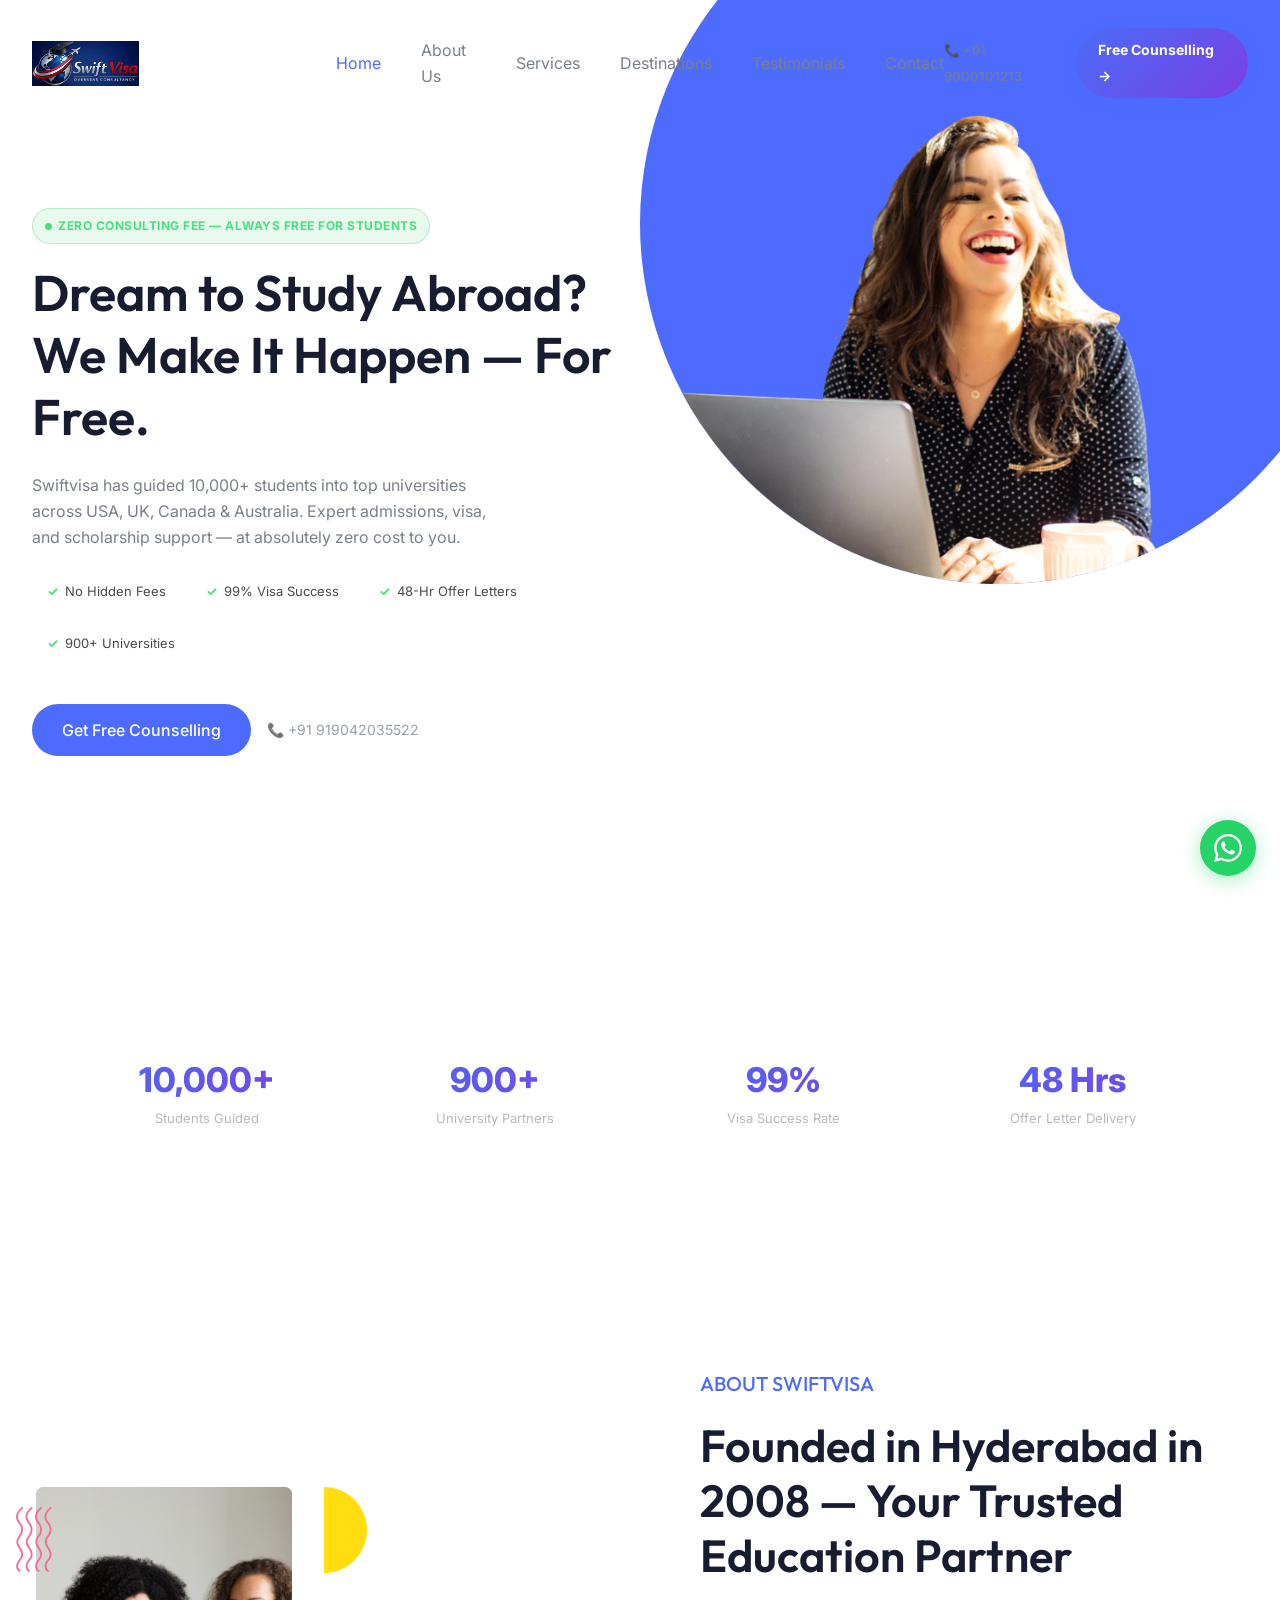
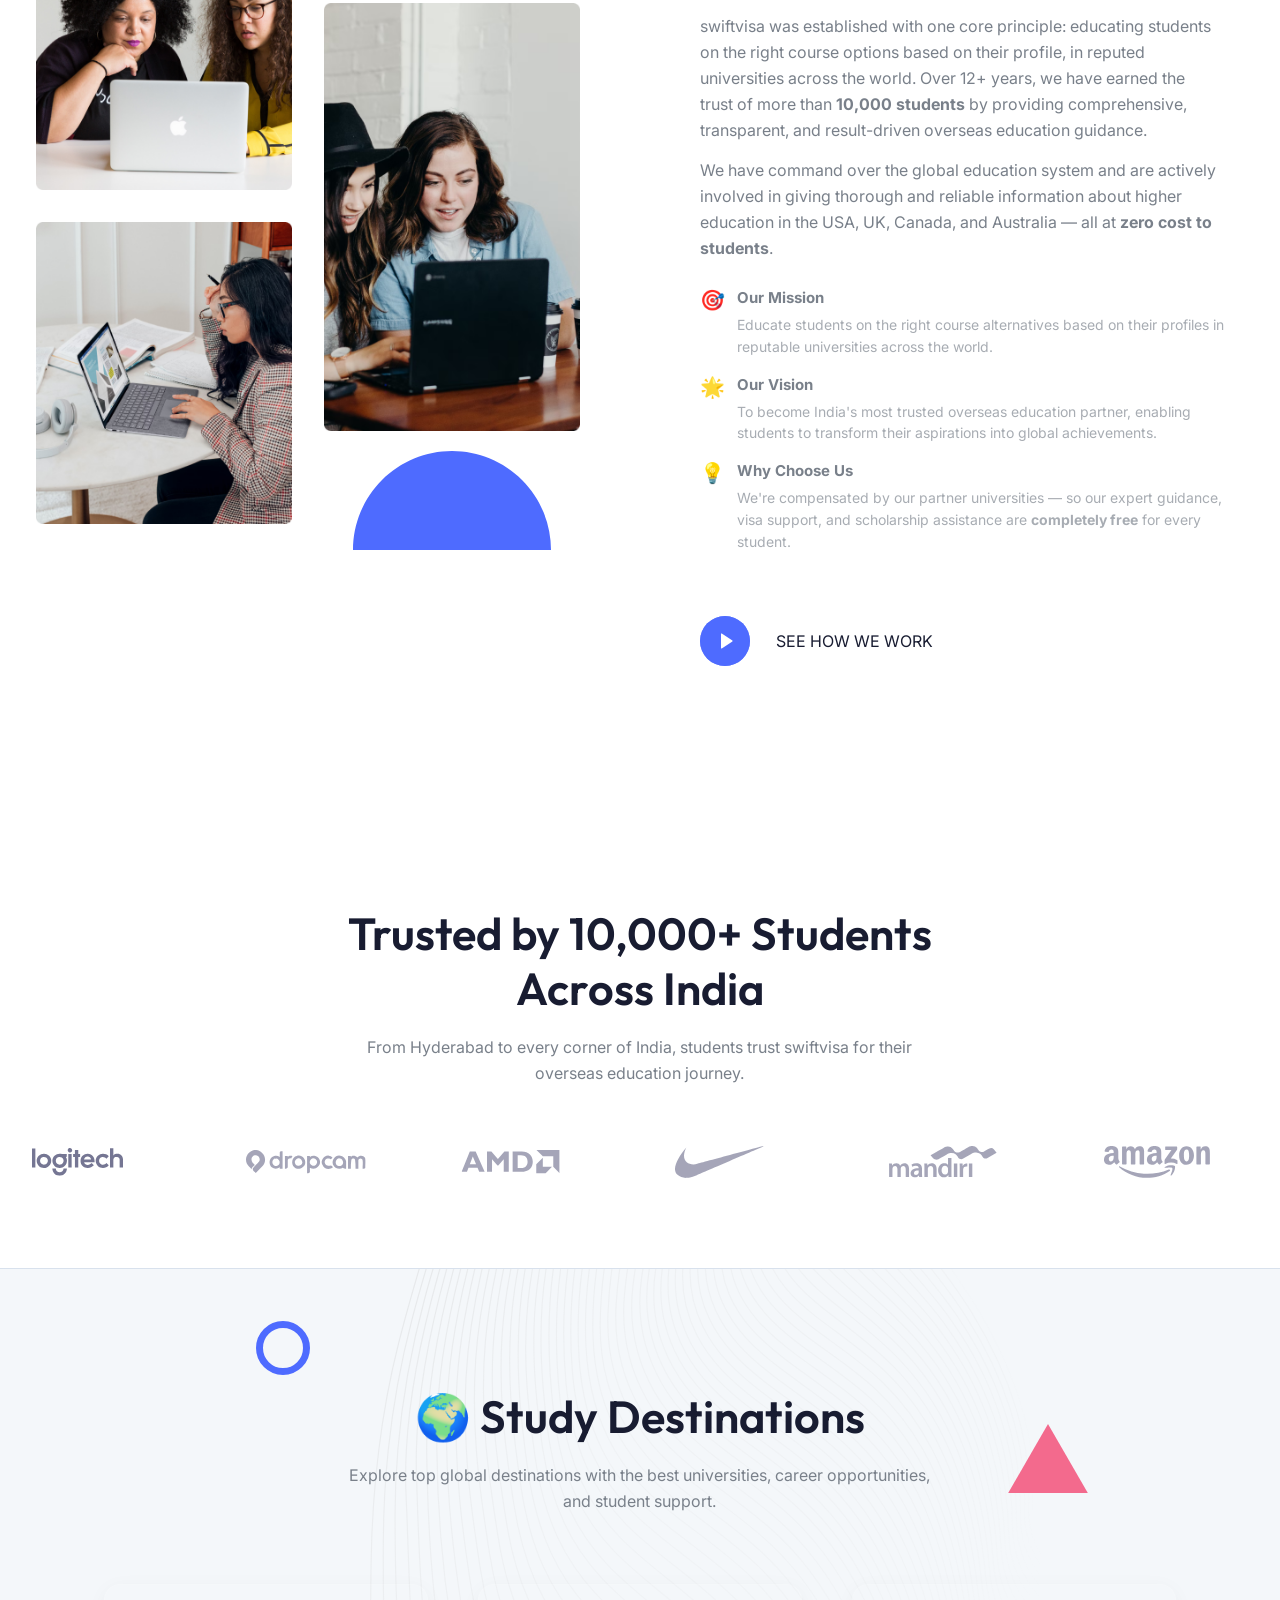
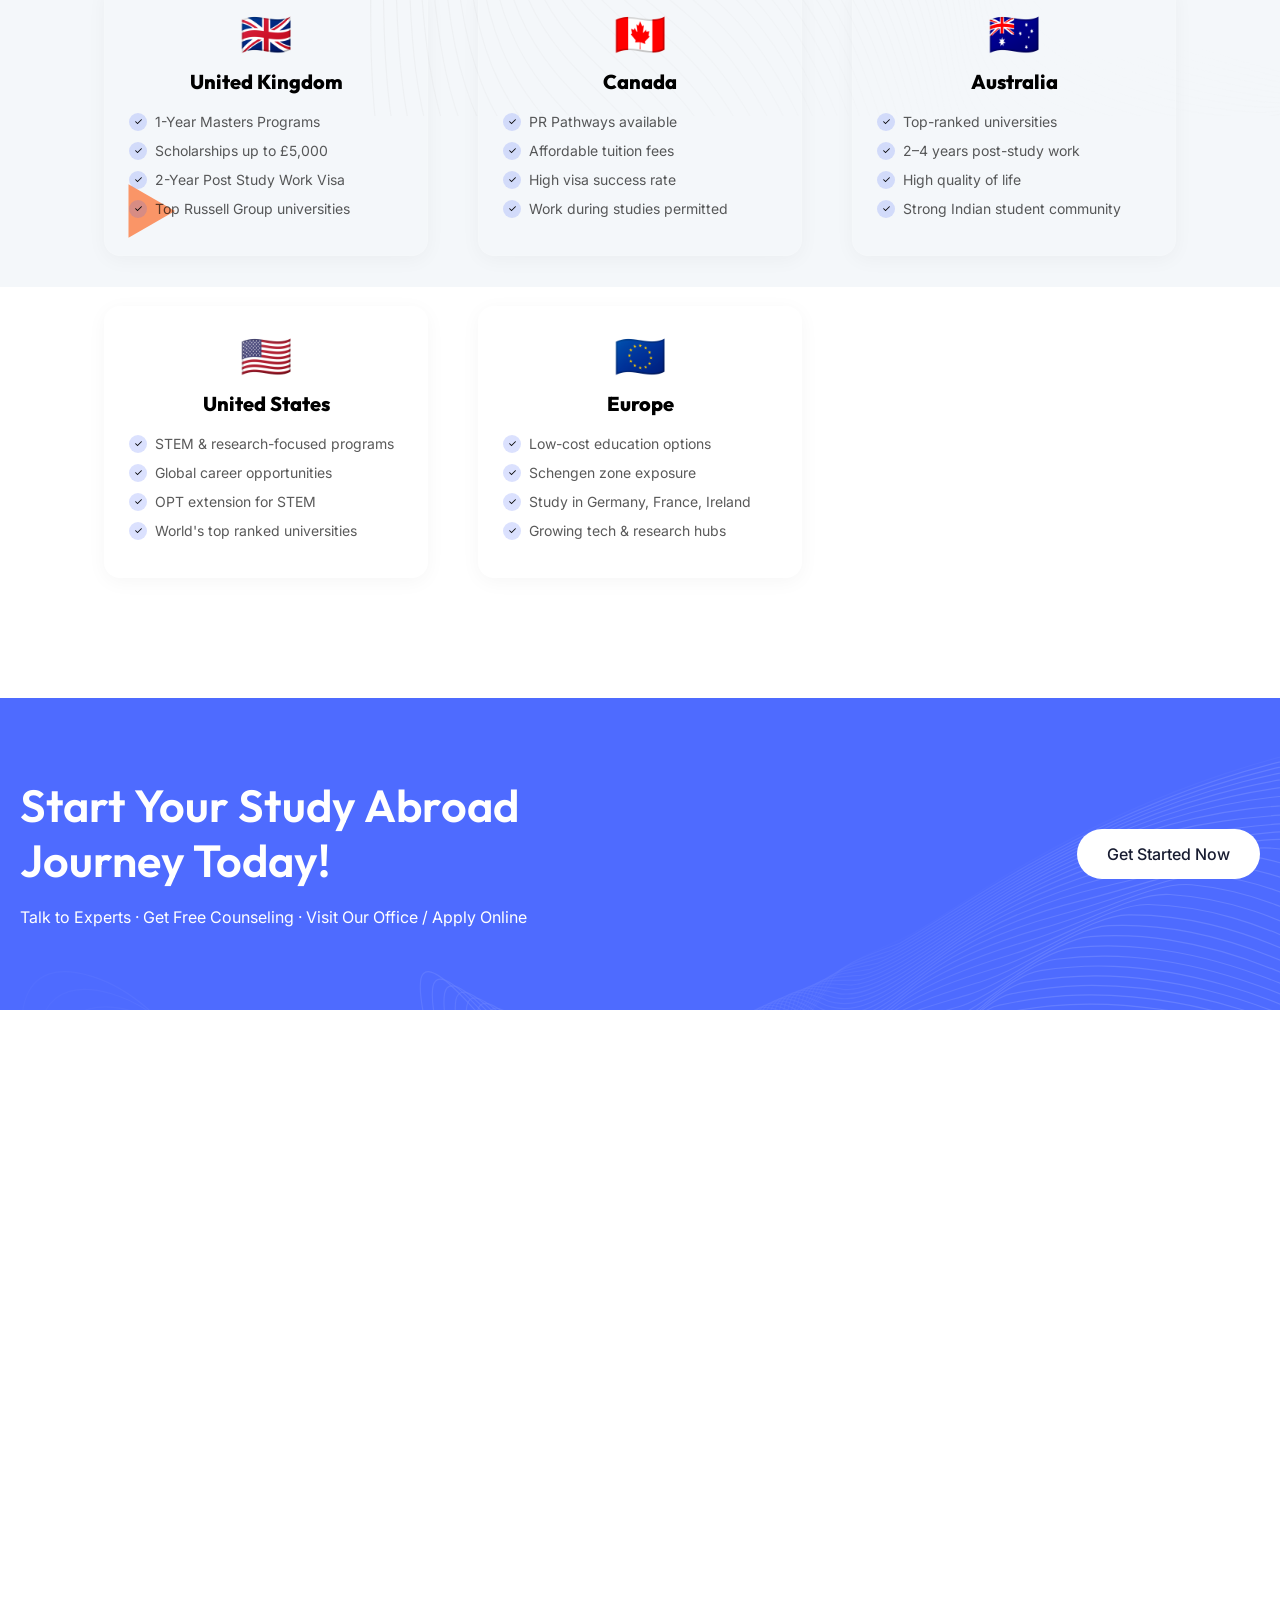
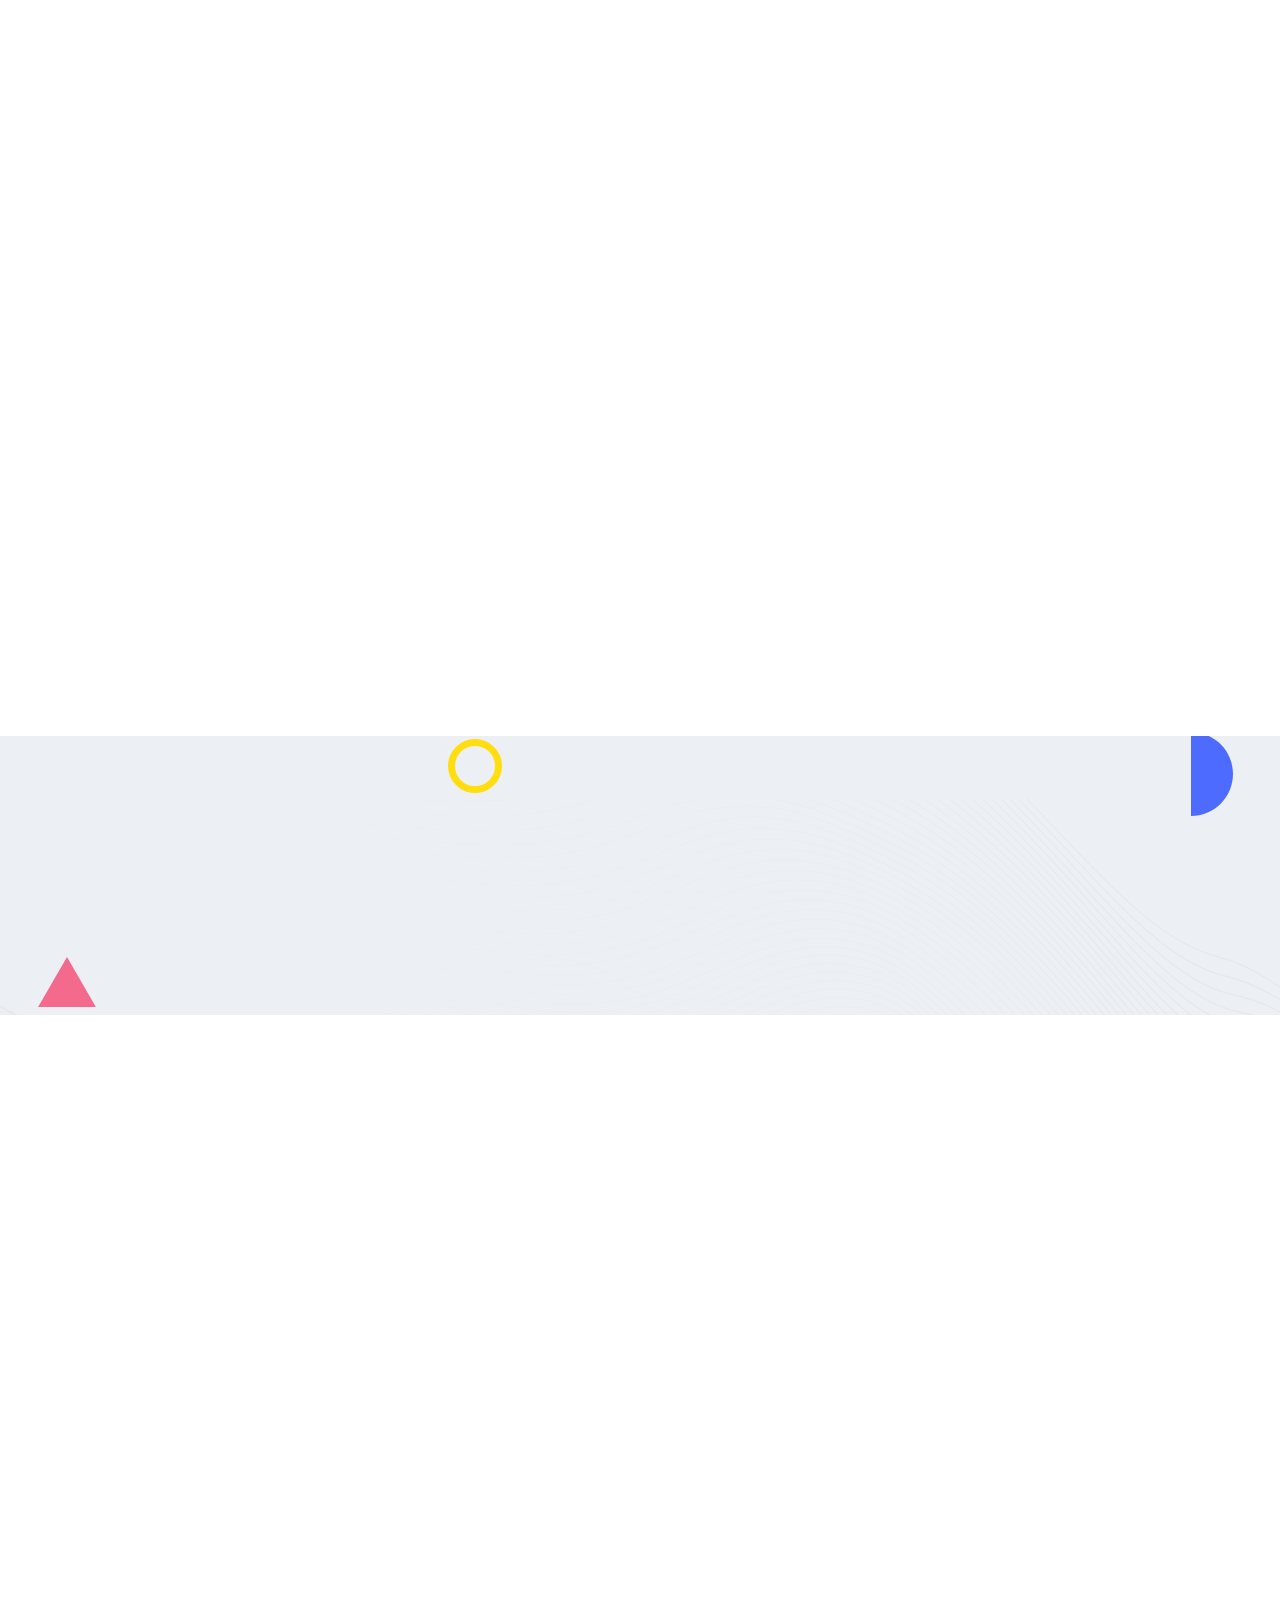
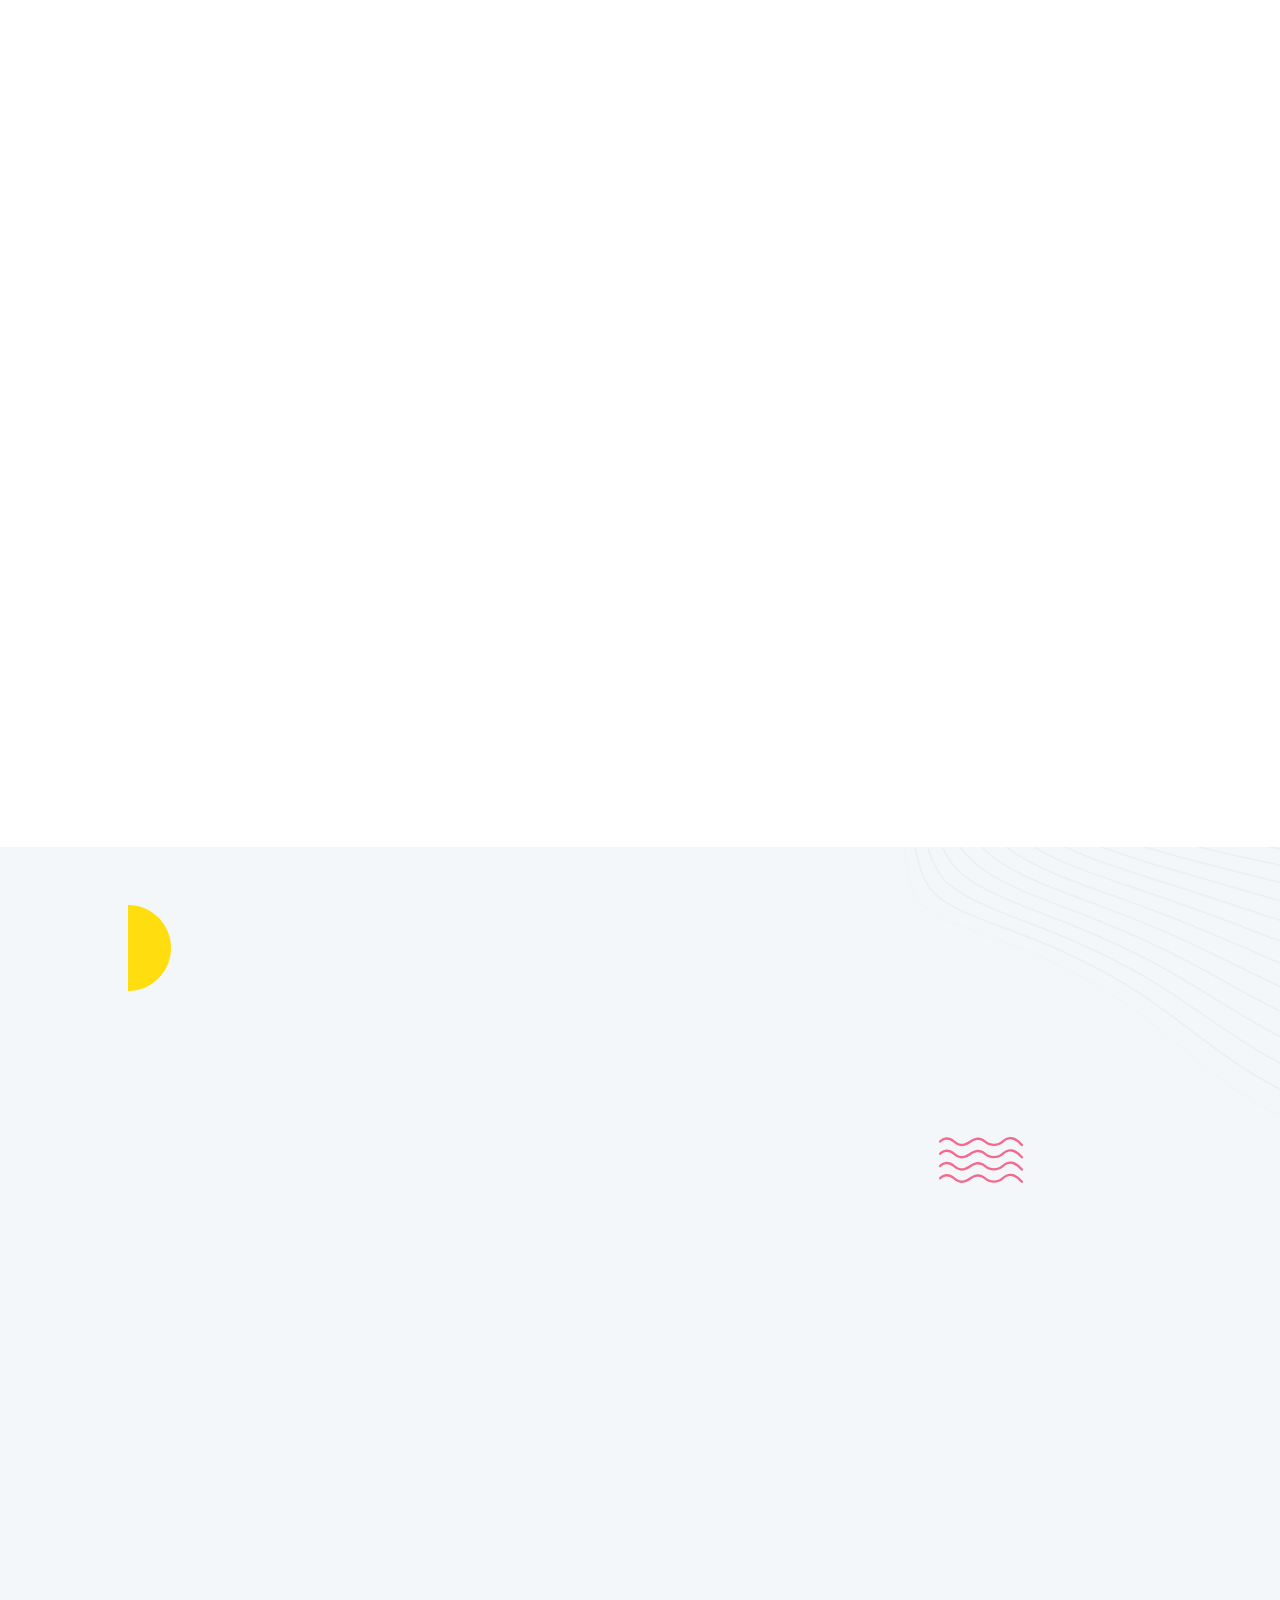
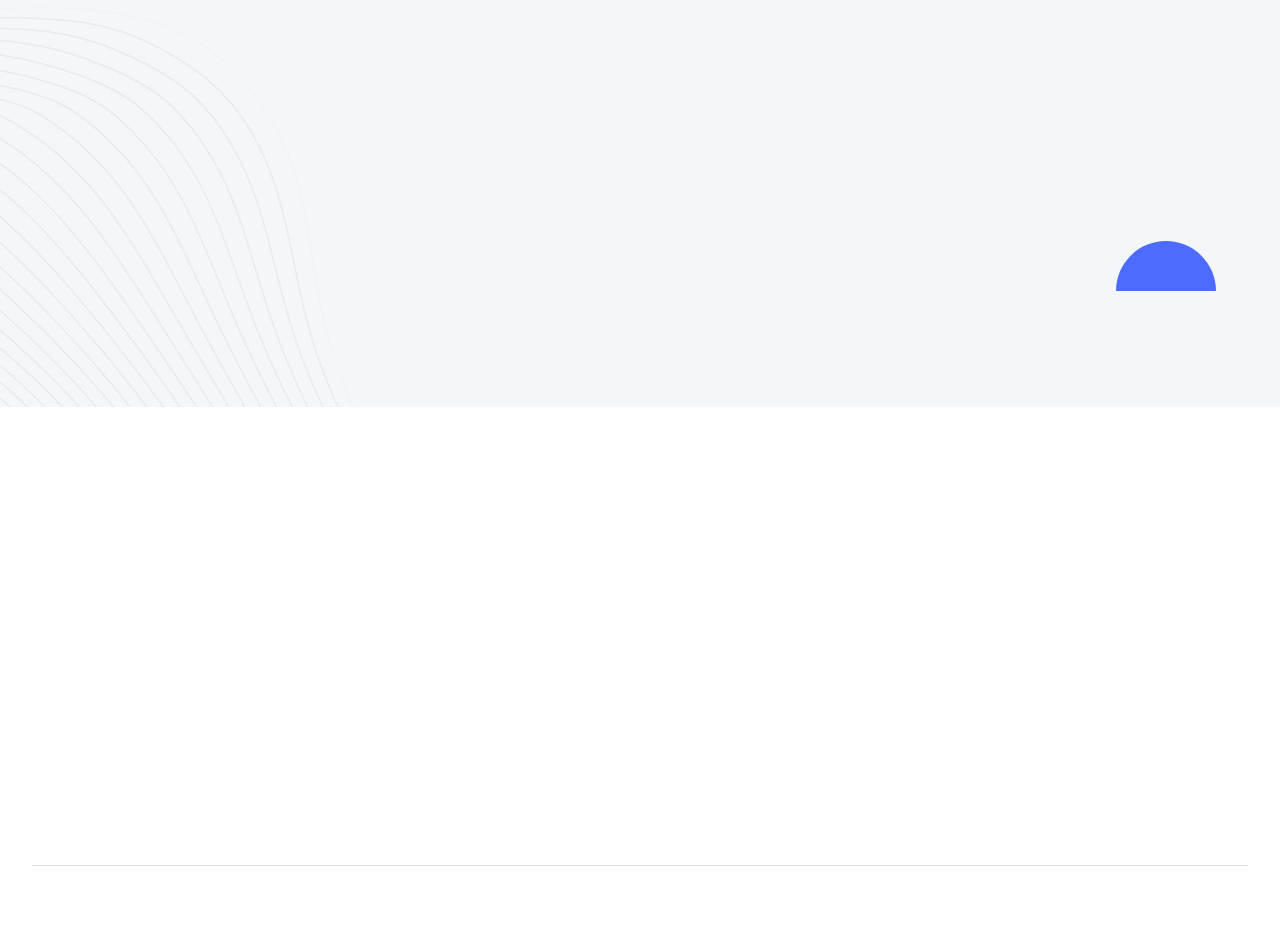
==== commit e95cb135: "Add files via upload" ====
--- a/index.html
+++ b/index.html
@@ -1,1383 +1,1468 @@
-<!DOCTYPE html>
-<html lang="en">
-
-<head>
-  <meta charset="UTF-8" />
-  <meta http-equiv="X-UA-Compatible" content="IE=edge" />
-  <meta name="viewport" content="width=device-width, initial-scale=1.0" />
-  <title>Swift Visa – Study Abroad at Zero Fee | Reach Your Dream College</title>
-  <link rel="icon" href="favicon.ico">
-  <link href="style.css" rel="stylesheet">
-  <style>
-    /* ===== SWIFT VISA CUSTOM OVERRIDES ===== */
-
-    /* NAV ENHANCEMENTS */
-    .sv-nav-cta {
-      display: inline-flex;
-      align-items: center;
-      gap: 6px;
-      background: linear-gradient(135deg, #4A6CF7, #7B3FE4);
-      color: #fff !important;
-      padding: 9px 22px;
-      border-radius: 50px;
-      font-weight: 700;
-      font-size: 14px;
-      text-decoration: none;
-      transition: all 0.25s;
-      box-shadow: 0 4px 15px rgba(74, 108, 247, 0.4);
-    }
-
-    .sv-nav-cta:hover {
-      transform: translateY(-2px);
-      box-shadow: 0 8px 25px rgba(74, 108, 247, 0.5);
-    }
-
-    .sv-call-link {
-      font-size: 13px;
-      font-weight: 600;
-      color: inherit;
-      text-decoration: none;
-      opacity: 0.75;
-      transition: opacity 0.2s;
-    }
-
-    .sv-call-link:hover {
-      opacity: 1;
-    }
-
-    /* DESTINATION CARDS */
-    .destination-card {
-      background: rgba(255, 255, 255, 0.04);
-      border: 1px solid rgba(255, 255, 255, 0.1);
-      border-radius: 16px;
-      padding: 28px 24px;
-      transition: all 0.3s ease;
-      position: relative;
-      overflow: hidden;
-    }
-
-    .destination-card::before {
-      content: '';
-      position: absolute;
-      top: 0;
-      left: 0;
-      right: 0;
-      height: 3px;
-      background: linear-gradient(90deg, #4A6CF7, #7B3FE4);
-      opacity: 0;
-      transition: opacity 0.3s;
-    }
-
-    .destination-card:hover {
-      transform: translateY(-6px);
-      border-color: rgba(74, 108, 247, 0.4);
-      box-shadow: 0 20px 40px rgba(0, 0, 0, 0.25);
-    }
-
-    .destination-card:hover::before {
-      opacity: 1;
-    }
-
-    .destination-flag {
-      font-size: 42px;
-      line-height: 1;
-      margin-bottom: 14px;
-      display: block;
-    }
-
-    .destination-title {
-      font-size: 20px !important;
-      font-weight: 800 !important;
-      margin-bottom: 16px !important;
-      color: #000000 !important;
-    }
-
-    .destination-points p {
-      display: flex;
-      align-items: center;
-      gap: 8px;
-      font-size: 14px;
-      color: rgba(0, 0, 0, 0.65);
-      margin-bottom: 8px;
-      line-height: 1.5;
-    }
-
-    .destination-points p::before {
-      content: '✓';
-      display: inline-flex;
-      align-items: center;
-      justify-content: center;
-      width: 18px;
-      height: 18px;
-      background: rgba(74, 108, 247, 0.2);
-      border-radius: 50%;
-      font-size: 10px;
-      color: #000000;
-      flex-shrink: 0;
-    }
-
-    /* SERVICES ENHANCEMENTS */
-    .sv-service-card {
-      border-radius: 14px;
-      border: 1px solid rgba(255, 255, 255, 0.08);
-      transition: all 0.3s;
-    }
-
-    .sv-service-card:hover {
-      border-color: rgba(74, 108, 247, 0.35);
-      transform: translateY(-4px);
-    }
-
-    /* TEAM / ABOUT SECTION */
-    .sv-team-card {
-      background: rgba(255, 255, 255, 0.04);
-      border: 1px solid rgba(255, 255, 255, 0.08);
-      border-radius: 16px;
-      padding: 28px 20px;
-      text-align: center;
-      transition: all 0.3s;
-    }
-
-    .sv-team-card:hover {
-      border-color: rgba(74, 108, 247, 0.3);
-      transform: translateY(-4px);
-      box-shadow: 0 16px 32px rgba(0, 0, 0, 0.2);
-    }
-
-    .sv-team-avatar {
-      width: 90px;
-      height: 90px;
-      border-radius: 50%;
-      object-fit: cover;
-      border: 3px solid rgba(74, 108, 247, 0.4);
-      margin: 0 auto 16px;
-      display: block;
-    }
-
-    .sv-team-name {
-      font-size: 16px !important;
-      font-weight: 700 !important;
-      margin-bottom: 4px !important;
-    }
-
-    .sv-team-role {
-      font-size: 13px;
-      opacity: 0.6;
-    }
-
-    /* CONTACT INFO PANEL */
-    .sv-contact-info {
-      background: rgba(255, 255, 255, 0.03);
-      border: 1px solid rgba(255, 255, 255, 0.08);
-      border-radius: 16px;
-      padding: 32px;
-      position: relative;
-      overflow: hidden;
-    }
-
-    .sv-contact-info::before {
-      content: '';
-      position: absolute;
-      top: 0;
-      left: 0;
-      right: 0;
-      height: 3px;
-      background: linear-gradient(90deg, #4A6CF7, #7B3FE4);
-    }
-
-    .sv-contact-detail {
-      display: flex;
-      align-items: flex-start;
-      gap: 12px;
-      margin-bottom: 20px;
-    }
-
-    .sv-contact-icon {
-      width: 40px;
-      height: 40px;
-      background: rgba(74, 108, 247, 0.15);
-      border: 1px solid rgba(74, 108, 247, 0.25);
-      border-radius: 10px;
-      display: flex;
-      align-items: center;
-      justify-content: center;
-      font-size: 16px;
-      flex-shrink: 0;
-    }
-
-    .sv-contact-label {
-      font-size: 12px;
-      font-weight: 600;
-      text-transform: uppercase;
-      letter-spacing: 0.5px;
-      opacity: 0.5;
-      display: block;
-      margin-bottom: 3px;
-    }
-
-    .sv-contact-val {
-      font-size: 14px;
-      font-weight: 500;
-      line-height: 1.5;
-    }
-
-    .sv-contact-val a {
-      text-decoration: none;
-      color: inherit;
-      transition: color 0.2s;
-    }
-
-    .sv-contact-val a:hover {
-      color: #4A6CF7;
-    }
-
-    /* FORM STYLES */
-    .sv-form-input {
-      width: 100%;
-      background: rgba(255, 255, 255, 0.05) !important;
-      border: 1.5px solid rgba(255, 255, 255, 0.1) !important;
-      border-radius: 10px !important;
-      padding: 13px 16px !important;
-      font-size: 15px;
-      color: inherit;
-      outline: none;
-      transition: all 0.25s;
-      font-family: inherit;
-      appearance: none;
-    }
-
-    .sv-form-input:focus {
-      border-color: #4A6CF7 !important;
-      background: rgba(74, 108, 247, 0.07) !important;
-      box-shadow: 0 0 0 4px rgba(74, 108, 247, 0.12);
-    }
-
-    .sv-form-input::placeholder {
-      opacity: 0.35;
-    }
-
-    .sv-form-select {
-      background-image: url("data:image/svg+xml,%3Csvg xmlns='http://www.w3.org/2000/svg' width='10' height='7'%3E%3Cpath d='M1 1l4 4 4-4' stroke='%23888' stroke-width='1.5' fill='none' stroke-linecap='round'/%3E%3C/svg%3E");
-      background-repeat: no-repeat;
-      background-position: right 14px center;
-      padding-right: 40px !important;
-      cursor: pointer;
-    }
-
-    .sv-form-label {
-      display: block;
-      font-size: 12px;
-      font-weight: 600;
-      text-transform: uppercase;
-      letter-spacing: 0.5px;
-      opacity: 0.55;
-      margin-bottom: 7px;
-    }
-
-    .sv-form-group {
-      margin-bottom: 16px;
-    }
-
-    .sv-form-group-half {
-      display: grid;
-      grid-template-columns: 1fr 1fr;
-      gap: 14px;
-      margin-bottom: 16px;
-    }
-
-    @media(max-width:640px) {
-      .sv-form-group-half {
-        grid-template-columns: 1fr;
-      }
-    }
-
-    .sv-submit-btn {
-      background: linear-gradient(135deg, #4A6CF7, #7B3FE4);
-      color: #fff;
-      border: none;
-      padding: 14px 32px;
-      border-radius: 50px;
-      font-size: 15px;
-      font-weight: 700;
-      cursor: pointer;
-      transition: all 0.25s;
-      display: inline-flex;
-      align-items: center;
-      gap: 8px;
-      letter-spacing: 0.2px;
-    }
-
-    .sv-submit-btn:hover {
-      transform: translateY(-2px);
-      box-shadow: 0 8px 25px rgba(74, 108, 247, 0.45);
-    }
-
-    .sv-submit-btn:disabled {
-      opacity: 0.6;
-      cursor: not-allowed;
-      transform: none;
-    }
-
-    #sv-form-status {
-      padding: 12px 18px;
-      border-radius: 10px;
-      font-size: 14px;
-      font-weight: 500;
-      margin-top: 14px;
-      display: none;
-    }
-
-    #sv-form-status.ok {
-      background: rgba(34, 197, 94, 0.1);
-      border: 1px solid rgba(34, 197, 94, 0.3);
-      color: #4ade80;
-      display: block;
-    }
-
-    #sv-form-status.err {
-      background: rgba(239, 68, 68, 0.1);
-      border: 1px solid rgba(239, 68, 68, 0.3);
-      color: #f87171;
-      display: block;
-    }
-
-    /* ZERO FEE BADGE */
-    .sv-zero-badge {
-      display: inline-flex;
-      align-items: center;
-      gap: 6px;
-      background: rgba(34, 197, 94, 0.1);
-      border: 1px solid rgba(34, 197, 94, 0.25);
-      color: #4ade80;
-      padding: 4px 12px;
-      border-radius: 50px;
-      font-size: 12px;
-      font-weight: 700;
-      text-transform: uppercase;
-      letter-spacing: 0.5px;
-      margin-bottom: 18px;
-    }
-
-    .sv-zero-badge::before {
-      content: '';
-      width: 7px;
-      height: 7px;
-      border-radius: 50%;
-      background: #4ade80;
-      animation: sv-pulse 2s infinite;
-    }
-
-    @keyframes sv-pulse {
-
-      0%,
-      100% {
-        opacity: 1;
-        transform: scale(1)
-      }
-
-      50% {
-        opacity: .5;
-        transform: scale(1.4)
-      }
-    }
-
-    /* USP highlights */
-    .sv-usp-row {
-      display: flex;
-      flex-wrap: wrap;
-      gap: 10px;
-      margin: 20px 0 28px;
-    }
-
-    .sv-usp-chip {
-      display: flex;
-      align-items: center;
-      gap: 7px;
-      background: rgba(255, 255, 255, 0.05);
-      border: 1px solid rgba(255, 255, 255, 0.1);
-      padding: 7px 14px;
-      border-radius: 50px;
-      font-size: 13px;
-      color: rgba(14, 13, 13, 0.75);
-    }
-
-    .sv-usp-chip span {
-      color: #4ade80;
-      font-weight: 700;
-    }
-
-    /* WHATSAPP FLOAT */
-    .sv-whatsapp {
-      position: fixed;
-      bottom: 24px;
-      right: 24px;
-      width: 56px;
-      height: 56px;
-      background: #25D366;
-      border-radius: 50%;
-      display: flex;
-      align-items: center;
-      justify-content: center;
-      box-shadow: 0 4px 20px rgba(37, 211, 102, 0.4);
-      z-index: 9999;
-      transition: all 0.25s;
-      text-decoration: none;
-    }
-
-    .sv-whatsapp:hover {
-      transform: scale(1.1);
-      box-shadow: 0 8px 30px rgba(37, 211, 102, 0.5);
-    }
-
-    /* STATS COUNTER */
-    .sv-stats-grid {
-      display: grid;
-      grid-template-columns: repeat(4, 1fr);
-      gap: 0;
-      border: 1px solid rgba(255, 255, 255, 0.08);
-      border-radius: 16px;
-      overflow: hidden;
-      margin: 40px 0;
-    }
-
-    .sv-stat {
-      padding: 28px 20px;
-      text-align: center;
-      border-right: 1px solid rgba(255, 255, 255, 0.08);
-      background: rgba(255, 255, 255, 0.02);
-      transition: background 0.3s;
-    }
-
-    .sv-stat:last-child {
-      border-right: none;
-    }
-
-    .sv-stat:hover {
-      background: rgba(74, 108, 247, 0.07);
-    }
-
-    .sv-stat-num {
-      display: block;
-      font-size: 34px;
-      font-weight: 800;
-      background: linear-gradient(135deg, #4A6CF7, #7B3FE4);
-      -webkit-background-clip: text;
-      -webkit-text-fill-color: transparent;
-      background-clip: text;
-      line-height: 1.1;
-      margin-bottom: 6px;
-    }
-
-    .sv-stat-label {
-      font-size: 13px;
-      opacity: 0.55;
-    }
-
-    @media(max-width:640px) {
-      .sv-stats-grid {
-        grid-template-columns: 1fr 1fr;
-      }
-
-      .sv-stat {
-        border-bottom: 1px solid rgba(255, 255, 255, 0.08);
-      }
-    }
-
-    /* TESTIMONIAL OVERRIDE */
-    .sv-testi-name {
-      font-size: 15px;
-      font-weight: 700;
-      margin-top: 16px;
-    }
-
-    .sv-testi-role {
-      font-size: 13px;
-      opacity: 0.55;
-    }
-
-    .sv-testi-stars {
-      color: #FACC15;
-      font-size: 14px;
-      margin-bottom: 8px;
-    }
-  </style>
-</head>
-
-<body x-data="{ page: 'home', 'darkMode': true, 'stickyMenu': false, 'navigationOpen': false, 'scrollTop': false }"
-  x-init="
-         darkMode = JSON.parse(localStorage.getItem('darkMode'));
-         $watch('darkMode', value => localStorage.setItem('darkMode', JSON.stringify(value)))"
-  :class="{'b eh': darkMode === true}">
-
-  <!-- ===== Header Start ===== -->
-  <header class="g s r vd ya cj" :class="{ 'hh sm _k dj bl ll' : stickyMenu }"
-    @scroll.window="stickyMenu = (window.pageYOffset > 20) ? true : false">
-    <div class="bb ze ki xn 2xl:ud-px-0 oo wf yf i">
-      <!-- Logo -->
-      <div class="vd to/4 tc wf yf">
-        <a href="index.html">
-          <img class="om" src="images/logo-light.jpeg" alt="Swift Visa" style="height:45px;width:auto;" />
-          <img class="xc nm" src="images/logo-dark.jpeg" alt="Swift Visa" style="height:45px;width:auto;" />
-        </a>
-        <!-- Hamburger -->
-        <button class="po rc" @click="navigationOpen = !navigationOpen">
-          <span class="rc i pf re pd">
-            <span class="du-block h q vd yc">
-              <span class="rc i r s eh um tg te rd eb ml jl dl" :class="{ 'ue el': !navigationOpen }"></span>
-              <span class="rc i r s eh um tg te rd eb ml jl fl" :class="{ 'ue qr': !navigationOpen }"></span>
-              <span class="rc i r s eh um tg te rd eb ml jl gl" :class="{ 'ue hl': !navigationOpen }"></span>
-            </span>
-            <span class="du-block h q vd yc lf">
-              <span class="rc eh um tg ml jl el h na r ve yc" :class="{ 'sd dl': !navigationOpen }"></span>
-              <span class="rc eh um tg ml jl qr h s pa vd rd" :class="{ 'sd rr': !navigationOpen }"></span>
-            </span>
-          </span>
-        </button>
-      </div>
-
-      <!-- Nav Links -->
-      <div class="vd wo/4 sd qo f ho oo wf yf" :class="{ 'd hh rm sr td ud qg ug jc yh': navigationOpen }">
-        <nav>
-          <ul class="tc _o sf yo cg ep" style="justify-content:center;">
-            <li><a href="index.html" class="xl" :class="{ 'mk': page === 'home' }">Home</a></li>
-            <li><a href="#About" class="xl">About Us</a></li>
-            <li><a href="#services" class="xl">Services</a></li>
-            <li><a href="#destination" class="xl">Destinations</a></li>
-            <li><a href="#testimonials" class="xl">Testimonials</a></li>
-            <li><a href="#support" class="xl">Contact</a></li>
-          </ul>
-        </nav>
-
-        <div class="tc wf ig pb no" style="gap:12px;align-items:center;">
-          <a href="tel:+919042035522" class="sv-call-link">📞 +91 9000101213</a>
-          <a href="#support" class="sv-nav-cta">Free Counselling →</a>
-        </div>
-      </div>
-    </div>
-  </header>
-  <!-- ===== Header End ===== -->
-
-  <main>
-
-    <!-- ===== Hero Start ===== -->
-    <section class="gj do ir hj sp jr i pg">
-      <!-- Hero Images -->
-      <div class="xc fn zd/2 2xl:ud-w-187.5 bd 2xl:ud-h-171.5 h q r">
-        <img src="images/shape-01.svg" alt="shape" class="xc 2xl:ud-block h t -ud-left-[10%] ua" />
-        <img src="images/shape-02.svg" alt="shape" class="xc 2xl:ud-block h u p va" />
-        <img src="images/shape-03.svg" alt="shape" class="xc 2xl:ud-block h v w va" />
-        <img src="images/shape-04.svg" alt="shape" class="h q r" />
-        <img src="images/hero.png" alt="Student" class="h q r ua" />
-      </div>
-
-      <!-- Hero Content -->
-      <div class="bb ze ki xn 2xl:ud-px-0">
-        <div class="tc _o">
-          <div class="animate_left jn/2">
-            <div class="sv-zero-badge">Zero Consulting Fee — Always Free for Students</div>
-            <h1 class="fk vj zp or kk wm wb">Dream to Study Abroad? We Make It Happen — For Free.</h1>
-            <p class="fq">
-              Swiftvisa has guided 10,000+ students into top universities across USA, UK, Canada & Australia. Expert
-              admissions, visa, and scholarship support — at absolutely zero cost to you.
-            </p>
-
-            <div class="sv-usp-row">
-              <div class="sv-usp-chip"><span>✓</span> No Hidden Fees</div>
-              <div class="sv-usp-chip"><span>✓</span> 99% Visa Success</div>
-              <div class="sv-usp-chip"><span>✓</span> 48-Hr Offer Letters</div>
-              <div class="sv-usp-chip"><span>✓</span> 900+ Universities</div>
-            </div>
-
-            <div class="tc tf yo zf mb" style="gap:16px;flex-wrap:wrap;">
-              <a href="#support" class="ek jk lk gh gi hi rg ml il vc _d _l">Get Free Counselling</a>
-              <a href="tel:+919042035522"
-                style="display:inline-flex;align-items:center;gap:8px;font-size:14px;opacity:.75;text-decoration:none;color:inherit;">
-                📞 +91 919042035522
-              </a>
-            </div>
-          </div>
-        </div>
-      </div>
-    </section>
-    <!-- ===== Hero End ===== -->
-
-    <!-- ===== Stats Bar ===== -->
-    <section style="padding:0 30px 50px;">
-      <div class="bb ze ki xn">
-        <div class="sv-stats-grid">
-          <div class="sv-stat"><span class="sv-stat-num">10,000+</span><span class="sv-stat-label">Students
-              Guided</span></div>
-          <div class="sv-stat"><span class="sv-stat-num">900+</span><span class="sv-stat-label">University
-              Partners</span></div>
-          <div class="sv-stat"><span class="sv-stat-num">99%</span><span class="sv-stat-label">Visa Success Rate</span>
-          </div>
-          <div class="sv-stat"><span class="sv-stat-num">48 Hrs</span><span class="sv-stat-label">Offer Letter
-              Delivery</span></div>
-        </div>
-      </div>
-    </section>
-
-    <!-- ===== About Start ===== -->
-    <section id="About" class="ji gp uq 2xl:ud-py-35 pg">
-      <div class="bb ze ki xn wq">
-        <div class="tc wf gg qq">
-          <!-- About Images -->
-          <div class="animate_left xc gn gg jn/2 i">
-            <div>
-              <img src="images/shape-05.svg" alt="Shape" class="h -ud-left-5 x" />
-              <img src="images/about-01.png" alt="Students" class="ib" />
-              <img src="images/about-02.png" alt="Counselling" />
-            </div>
-            <div>
-              <img src="images/shape-06.svg" alt="Shape" />
-              <img src="images/about-03.png" alt="Visa" class="ob gb" />
-              <img src="images/shape-07.svg" alt="Shape" class="bb" />
-            </div>
-          </div>
-
-          <!-- About Content -->
-          <div class="animate_right jn/2">
-            <h4 class="ek yj mk gb">ABOUT SWIFTVISA</h4>
-            <h2 class="fk vj zp pr kk wm qb">Founded in Hyderabad in 2008 — Your Trusted Education Partner</h2>
-            <p class="uo">
-              swiftvisa was established with one core principle: educating students on the right course options based on
-              their profile, in reputed universities across the world. Over 12+ years, we have earned the trust of more
-              than <strong>10,000 students</strong> by providing comprehensive, transparent, and result-driven overseas
-              education guidance.
-            </p>
-            <p class="uo" style="margin-top:14px;">
-              We have command over the global education system and are actively involved in giving thorough and reliable
-              information about higher education in the USA, UK, Canada, and Australia — all at <strong>zero cost to
-                students</strong>.
-            </p>
-
-            <div style="display:flex;flex-direction:column;gap:14px;margin:24px 0;">
-              <div style="display:flex;gap:12px;align-items:flex-start;">
-                <span style="font-size:20px;margin-top:2px;">🎯</span>
-                <div>
-                  <strong style="display:block;font-size:15px;margin-bottom:3px;">Our Mission</strong>
-                  <p style="font-size:14px;opacity:.65;line-height:1.55;">Educate students on the right course
-                    alternatives based on their profiles in reputable universities across the world.</p>
-                </div>
-              </div>
-              <div style="display:flex;gap:12px;align-items:flex-start;">
-                <span style="font-size:20px;margin-top:2px;">🌟</span>
-                <div>
-                  <strong style="display:block;font-size:15px;margin-bottom:3px;">Our Vision</strong>
-                  <p style="font-size:14px;opacity:.65;line-height:1.55;">To become India's most trusted overseas
-                    education partner, enabling students to transform their aspirations into global achievements.</p>
-                </div>
-              </div>
-              <div style="display:flex;gap:12px;align-items:flex-start;">
-                <span style="font-size:20px;margin-top:2px;">💡</span>
-                <div>
-                  <strong style="display:block;font-size:15px;margin-bottom:3px;">Why Choose Us</strong>
-                  <p style="font-size:14px;opacity:.65;line-height:1.55;">We're compensated by our partner universities
-                    — so our expert guidance, visa support, and scholarship assistance are <strong>completely
-                      free</strong> for every student.</p>
-                </div>
-              </div>
-            </div>
-
-            <a href="https://www.youtube.com/watch?v=xcJtL7QggTI" data-fslightbox class="vc wf hg mb">
-              <span class="tc wf xf be dd rg i gh ua">
-                <span class="nf h vc yc vd rg gh qk -ud-z-1"></span>
-                <img src="images/icon-play.svg" alt="Play" />
-              </span>
-              <span class="kk">SEE HOW WE WORK</span>
-            </a>
-          </div>
-        </div>
-      </div>
-    </section>
-    <!-- ===== About End ===== -->
-
-    <!-- ===== Trusted By ===== -->
-    <section class="pj vp mr">
-      <div
-        x-data="{ sectionTitle: `Trusted by 10,000+ Students Across India`, sectionTitleText: `From Hyderabad to every corner of India, students trust swiftvisa for their overseas education journey.`}">
-        <div class="animate_top bb ze rj ki xn vq">
-          <h2 x-text="sectionTitle" class="fk vj pr kk wm on/5 gq/2 bb _b"></h2>
-          <p class="bb on/5 wo/5 hq" x-text="sectionTitleText"></p>
-        </div>
-      </div>
-      <div class="bb ze ah ch pm hj xp ki xn 2xl:ud-px-49 bc">
-        <div class="wc rf qn zf cp kq xf wf">
-          <a href="#" class="rc animate_top"><img class="th wl ml il zl om" src="images/brand-light-01.svg"
-              alt="Partner" /><img class="xc sk ml il zl nm" src="images/brand-dark-01.svg" alt="Partner" /></a>
-          <a href="#" class="rc animate_top"><img class="tk ml il zl om" src="images/brand-light-02.svg"
-              alt="Partner" /><img class="xc sk ml il zl nm" src="images/brand-dark-02.svg" alt="Partner" /></a>
-          <a href="#" class="rc animate_top"><img class="tk ml il zl om" src="images/brand-light-03.svg"
-              alt="Partner" /><img class="xc sk ml il zl nm" src="images/brand-dark-03.svg" alt="Partner" /></a>
-          <a href="#" class="rc animate_top"><img class="tk ml il zl om" src="images/brand-light-04.svg"
-              alt="Partner" /><img class="xc sk ml il zl nm" src="images/brand-dark-04.svg" alt="Partner" /></a>
-          <a href="#" class="rc animate_top"><img class="tk ml il zl om" src="images/brand-light-05.svg"
-              alt="Partner" /><img class="xc sk ml il zl nm" src="images/brand-dark-05.svg" alt="Partner" /></a>
-          <a href="#" class="rc animate_top"><img class="tk ml il zl om" src="images/brand-light-06.svg"
-              alt="Partner" /><img class="xc sk ml il zl nm" src="images/brand-dark-06.svg" alt="Partner" /></a>
-        </div>
-      </div>
-    </section>
-
-    <!-- ===== Study Destinations Start ===== -->
-    <section id="destination" class="i pg ji gp uq">
-      <span class="rc h s r vd fd/5 fh rm"></span>
-      <img src="images/shape-08.svg" alt="Shape" class="h q r" />
-      <img src="images/shape-09.svg" alt="Shape" class="of h y z/2" />
-      <img src="images/shape-10.svg" alt="Shape" class="h _ aa" />
-      <img src="images/shape-11.svg" alt="Shape" class="of h m ba" />
-
-      <div
-        x-data="{ sectionTitle: `🌍 Study Destinations`, sectionTitleText: `Explore top global destinations with the best universities, career opportunities, and student support.`}">
-        <div class="animate_top bb ze rj ki xn vq">
-          <h2 x-text="sectionTitle" class="fk vj pr kk wm on/5 gq/2 bb _b"></h2>
-          <p class="bb on/5 wo/5 hq" x-text="sectionTitleText"></p>
-        </div>
-      </div>
-
-      <div class="bb ze i va ki xn xq jb jo">
-        <div class="wc qf pn xo gg cp">
-
-          <!-- UK -->
-          <div class="animate_top rj destination-card">
-            <span class="destination-flag">🇬🇧</span>
-            <h4 class="destination-title">United Kingdom</h4>
-            <div class="destination-points">
-              <p>1-Year Masters Programs</p>
-              <p>Scholarships up to £5,000</p>
-              <p>2-Year Post Study Work Visa</p>
-              <p>Top Russell Group universities</p>
-            </div>
-          </div>
-
-          <!-- Canada -->
-          <div class="animate_top rj destination-card">
-            <span class="destination-flag">🇨🇦</span>
-            <h4 class="destination-title">Canada</h4>
-            <div class="destination-points">
-              <p>PR Pathways available</p>
-              <p>Affordable tuition fees</p>
-              <p>High visa success rate</p>
-              <p>Work during studies permitted</p>
-            </div>
-          </div>
-
-          <!-- Australia -->
-          <div class="animate_top rj destination-card">
-            <span class="destination-flag">🇦🇺</span>
-            <h4 class="destination-title">Australia</h4>
-            <div class="destination-points">
-              <p>Top-ranked universities</p>
-              <p>2–4 years post-study work</p>
-              <p>High quality of life</p>
-              <p>Strong Indian student community</p>
-            </div>
-          </div>
-
-          <!-- USA -->
-          <div class="animate_top rj destination-card">
-            <span class="destination-flag">🇺🇸</span>
-            <h4 class="destination-title">United States</h4>
-            <div class="destination-points">
-              <p>STEM & research-focused programs</p>
-              <p>Global career opportunities</p>
-              <p>OPT extension for STEM</p>
-              <p>World's top ranked universities</p>
-            </div>
-          </div>
-
-          <!-- Europe -->
-          <div class="animate_top rj destination-card">
-            <span class="destination-flag">🇪🇺</span>
-            <h4 class="destination-title">Europe</h4>
-            <div class="destination-points">
-              <p>Low-cost education options</p>
-              <p>Schengen zone exposure</p>
-              <p>Study in Germany, France, Ireland</p>
-              <p>Growing tech & research hubs</p>
-            </div>
-          </div>
-
-          <!-- Global -->
-          <div class="animate_top rj destination-card"
-            style="background:linear-gradient(135deg,rgba(74,108,247,0.15),rgba(123,63,228,0.1));border-color:rgba(74,108,247,0.3);">
-            <span class="destination-flag">🌍</span>
-            <h4 class="destination-title">Global Access</h4>
-            <div class="destination-points">
-              <p>900+ Universities Worldwide</p>
-              <p>End-to-End Support</p>
-              <p>Admissions to Visa Guidance</p>
-              <p>Free for every student</p>
-            </div>
-          </div>
-
-        </div>
-      </div>
-    </section>
-    <!-- ===== Study Destinations End ===== -->
-
-    <!-- ===== CTA Strip ===== -->
-    <section class="i pg gh ji">
-      <img class="h p q" src="images/shape-16.svg" alt="Bg Shape" />
-      <div class="bb ye i z-10 ki xn dr">
-        <div class="tc uf sn tn un gg">
-          <div class="animate_left to/2">
-            <h2 class="fk vj zp pr lk ac">Start Your Study Abroad Journey Today!</h2>
-            <p class="lk">Talk to Experts · Get Free Counseling · Visit Our Office / Apply Online</p>
-          </div>
-          <div class="animate_right bf">
-            <a href="#support" class="vc ek kk hh rg ol il cm gi hi">Get Started Now</a>
-          </div>
-        </div>
-      </div>
-    </section>
-
-    <!-- ===== Services Start ===== -->
-    <section id="services" class="lj tp kr">
-      <div>
-        <div class="animate_top bb ze rj ki xn vq">
-          <h2 class="fk vj pr kk wm on/5 gq/2 bb _b">Our Comprehensive Study Abroad Services</h2>
-          <p class="bb on/5 wo/5 hq">From course selection to visa approval and post-arrival support — complete
-            end-to-end solutions at zero cost.</p>
-        </div>
-      </div>
-
-      <div class="bb ze ki xn yq mb en">
-        <div class="wc qf pn xo ng">
-          <div class="animate_top sg oi pi zq ml il am cn _m sv-service-card">
-            <img src="images/icon-04.svg" alt="Course Selection" />
-            <h4 class="ek zj kk wm nb _b">Course Selection</h4>
-            <p>Profile-based course matching across UG, PG, MBA, Diploma & Pathway Programs from 900+ universities.</p>
-          </div>
-          <div class="animate_top sg oi pi zq ml il am cn _m sv-service-card">
-            <img src="images/icon-05.svg" alt="University Selection" />
-            <h4 class="ek zj kk wm nb _b">University Selection</h4>
-            <p>Direct admissions with partner universities. Personalized country & course guidance based on your
-              profile.</p>
-          </div>
-          <div class="animate_top sg oi pi zq ml il am cn _m sv-service-card">
-            <img src="images/icon-06.svg" alt="Applications" />
-            <h4 class="ek zj kk wm nb _b">Applications</h4>
-            <p>Complete application support — SOP writing, documentation, and submission tracking. 48-hour offer
-              letters.</p>
-          </div>
-          <div class="animate_top sg oi pi zq ml il am cn _m sv-service-card">
-            <img src="images/icon-07.svg" alt="Scholarships" />
-            <h4 class="ek zj kk wm nb _b">Scholarship Assistance</h4>
-            <p>Up to ₹3–10 Lakhs in scholarships. Merit-based & university scholarships with financial planning
-              guidance.</p>
-          </div>
-          <div class="animate_top sg oi pi zq ml il am cn _m sv-service-card">
-            <img src="images/icon-04.svg" alt="Education Loan" />
-            <h4 class="ek zj kk wm nb _b">Education Loan</h4>
-            <p>Loan support from top banks & NBFCs. 100% tuition + living expense coverage for eligible students.</p>
-          </div>
-          <div class="animate_top sg oi pi zq ml il am cn _m sv-service-card">
-            <img src="images/icon-05.svg" alt="Visa Processing" />
-            <h4 class="ek zj kk wm nb _b">Visa Processing</h4>
-            <p>99%+ visa success rate. Complete documentation, mock interviews & SOP assistance included.</p>
-          </div>
-          <div class="animate_top sg oi pi zq ml il am cn _m sv-service-card">
-            <img src="images/icon-06.svg" alt="Air Ticket" />
-            <h4 class="ek zj kk wm nb _b">Air Ticket Assistance</h4>
-            <p>Best-fare flight booking guidance and pre-departure travel checklist for a smooth start abroad.</p>
-          </div>
-          <div class="animate_top sg oi pi zq ml il am cn _m sv-service-card">
-            <img src="images/icon-07.svg" alt="Accommodation" />
-            <h4 class="ek zj kk wm nb _b">Accommodation & Airport Pickup</h4>
-            <p>Student accommodation search, airport pickup coordination, and local settling-in support.</p>
-          </div>
-        </div>
-      </div>
-    </section>
-    <!-- ===== Services End ===== -->
-
-    <!-- ===== Counter Start ===== -->
-    <section class="i pg qh rm ji hp">
-      <img src="images/shape-11.svg" alt="Shape" class="of h ga ha ke" />
-      <img src="images/shape-07.svg" alt="Shape" class="h ia o ae jf" />
-      <img src="images/shape-14.svg" alt="Shape" class="h ja ka" />
-      <img src="images/shape-15.svg" alt="Shape" class="h q p" />
-      <div class="bb ze i va ki xn br">
-        <div class="tc uf sn tn xf un gg">
-          <div class="animate_top me/5 ln rj">
-            <h2 class="gk vj zp or kk wm hc">900+</h2>
-            <p class="ek bk aq">University Partners</p>
-          </div>
-          <div class="animate_top me/5 ln rj">
-            <h2 class="gk vj zp or kk wm hc">10,000+</h2>
-            <p class="ek bk aq">Students Guided</p>
-          </div>
-          <div class="animate_top me/5 ln rj">
-            <h2 class="gk vj zp or kk wm hc">99%</h2>
-            <p class="ek bk aq">Visa Success Rate</p>
-          </div>
-          <div class="animate_top me/5 ln rj">
-            <h2 class="gk vj zp or kk wm hc">12+</h2>
-            <p class="ek bk aq">Years of Experience</p>
-          </div>
-        </div>
-      </div>
-    </section>
-    <!-- ===== Counter End ===== -->
-
-    <!-- ===== Team Start ===== -->
-    <section class="ji gp uq pg">
-      <div
-        x-data="{ sectionTitle: `Meet Our Team`, sectionTitleText: `The experts behind 10,000+ successful student journeys — experienced, passionate, and committed to your success.`}">
-        <div class="animate_top bb ze rj ki xn vq">
-          <h2 x-text="sectionTitle" class="fk vj pr kk wm on/5 gq/2 bb _b"></h2>
-          <p class="bb on/5 wo/5 hq" x-text="sectionTitleText"></p>
-        </div>
-      </div>
-      <div class="bb ze i va ki xn xq jb jo">
-        <div class="wc qf pn xo gg cp">
-          <div class="animate_top rj sv-team-card">
-            <img src="images/team-01.png" alt="Sandeep Kumar Gouru" class="sv-team-avatar" />
-            <h4 class="sv-team-name">Sandeep Kumar Gouru</h4>
-            <p class="sv-team-role">Managing Director &amp; Founder</p>
-          </div>
-          <div class="animate_top rj sv-team-card">
-            <img src="images/team-02.png" alt="Jaiprakash Ake" class="sv-team-avatar" />
-            <h4 class="sv-team-name">Jaiprakash Ake</h4>
-            <p class="sv-team-role">Co-Founder</p>
-          </div>
-          <div class="animate_top rj sv-team-card">
-            <img src="images/team-03.png" alt="Santhosh Kumar Doddi" class="sv-team-avatar" />
-            <h4 class="sv-team-name">Santhosh Kumar Doddi</h4>
-            <p class="sv-team-role">Business Development Manager</p>
-          </div>
-        </div>
-      </div>
-    </section>
-    <!-- ===== Team End ===== -->
-
-    <!-- ===== Testimonials Start ===== -->
-    <section id="testimonials" class="hj rp hr">
-      <div
-        x-data="{ sectionTitle: `What Our Students Say`, sectionTitleText: `Real stories from students who achieved their dream of studying abroad with swiftvisa — at zero cost.`}">
-        <div class="animate_top bb ze rj ki xn vq">
-          <h2 x-text="sectionTitle" class="fk vj pr kk wm on/5 gq/2 bb _b"></h2>
-          <p class="bb on/5 wo/5 hq" x-text="sectionTitleText"></p>
-        </div>
-      </div>
-
-      <div class="bb ze ki xn ar">
-        <div class="animate_top jb cq">
-          <div class="swiper testimonial-01">
-            <div class="swiper-wrapper">
-
-              <div class="swiper-slide">
-                <div class="i hh rm sg vk xm bi qj">
-                  <span class="rc je md/2 gh xg h q r"></span>
-                  <span class="rc je md/2 mh yg h q p"></span>
-                  <div class="tc sf rn tn un zf dp">
-                    <div>
-                      <div class="sv-testi-stars">★★★★★</div>
-                      <img src="images/icon-quote.svg" alt="Quote" />
-                      <p class="ek ik xj _p kc fb">
-                        It gives me an immense pleasure to share my experience with swiftvisa. I would like to recommend
-                        all students to choose swiftvisa educational consultancy. The guidance was exceptional and
-                        completely free!
-                      </p>
-                      <p class="sv-testi-name">Naveen Nagavarapu</p>
-                      <p class="sv-testi-role">Student — St. Mary Engineering College</p>
-                    </div>
-                  </div>
-                </div>
-              </div>
-
-              <div class="swiper-slide">
-                <div class="i hh rm sg vk xm bi qj">
-                  <span class="rc je md/2 gh xg h q r"></span>
-                  <span class="rc je md/2 mh yg h q p"></span>
-                  <div class="tc sf rn tn un zf dp">
-                    <div>
-                      <div class="sv-testi-stars">★★★★★</div>
-                      <img src="images/icon-quote.svg" alt="Quote" />
-                      <p class="ek ik xj _p kc fb">
-                        Thank you swiftvisa for my admission! We got a seat within 2 days. Awesome experience with
-                        Sandeep — very helpful and caring. Gives great guidance and support. Thank you sir!
-                      </p>
-                      <p class="sv-testi-name">Kavitha Kukkadapu</p>
-                      <p class="sv-testi-role">MBA Student — Avanthi</p>
-                    </div>
-                  </div>
-                </div>
-              </div>
-
-              <div class="swiper-slide">
-                <div class="i hh rm sg vk xm bi qj">
-                  <span class="rc je md/2 gh xg h q r"></span>
-                  <span class="rc je md/2 mh yg h q p"></span>
-                  <div class="tc sf rn tn un zf dp">
-                    <div>
-                      <div class="sv-testi-stars">★★★★★</div>
-                      <img src="images/icon-quote.svg" alt="Quote" />
-                      <p class="ek ik xj _p kc fb">
-                        This is one of the best career guidance I have known. Very polite, very friendly, clearing every
-                        doubt. Please approach them for any queries — best career advice and absolutely zero fees
-                        charged.
-                      </p>
-                      <p class="sv-testi-name">Krishna Agarwal</p>
-                      <p class="sv-testi-role">BSc, Engineering</p>
-                    </div>
-                  </div>
-                </div>
-              </div>
-
-            </div>
-            <div class="tc wf xf fg jb">
-              <div class="swiper-button-prev c tc wf xf ie ld rg _g dh pf ml vr hh rm tl zm rl ym">
-                <svg class="th lm" width="14" height="14" viewBox="0 0 14 14" fill="none">
-                  <path
-                    d="M3.52366 7.83336L7.99366 12.3034L6.81533 13.4817L0.333663 7.00002L6.81533 0.518357L7.99366 1.69669L3.52366 6.16669L13.667 6.16669L13.667 7.83336L3.52366 7.83336Z" />
-                </svg>
-              </div>
-              <div class="swiper-button-next c tc wf xf ie ld rg _g dh pf ml vr hh rm tl zm rl ym">
-                <svg class="th lm" width="14" height="14" viewBox="0 0 14 14" fill="none">
-                  <path
-                    d="M10.4763 6.16664L6.00634 1.69664L7.18467 0.518311L13.6663 6.99998L7.18467 13.4816L6.00634 12.3033L10.4763 7.83331H0.333008V6.16664H10.4763Z" />
-                </svg>
-              </div>
-            </div>
-          </div>
-        </div>
-      </div>
-    </section>
-    <!-- ===== Testimonials End ===== -->
-
-    <!-- ===== Contact Start ===== -->
-    <section id="support" class="i pg fh rm ji gp uq">
-      <img src="images/shape-06.svg" alt="Shape" class="h aa y" />
-      <img src="images/shape-03.svg" alt="Shape" class="h ca u" />
-      <img src="images/shape-07.svg" alt="Shape" class="h w da ee" />
-      <img src="images/shape-12.svg" alt="Shape" class="h p s" />
-      <img src="images/shape-13.svg" alt="Shape" class="h r q" />
-
-      <div
-        x-data="{ sectionTitle: `Book Your Free Counselling`, sectionTitleText: `Talk to our experts and take the first step toward your dream university — completely free of charge.`}">
-        <div class="animate_top bb ze rj ki xn vq">
-          <h2 x-text="sectionTitle" class="fk vj pr kk wm on/5 gq/2 bb _b"></h2>
-          <p class="bb on/5 wo/5 hq" x-text="sectionTitleText"></p>
-        </div>
-      </div>
-
-      <div class="i va bb ye ki xn wq jb mo">
-        <div class="tc uf sn tf rn un zf xl:gap-10">
-
-          <!-- Contact Info Panel -->
-          <div class="animate_top w-full mn/5 to/3 sv-contact-info">
-            <h3 style="font-size:22px;font-weight:700;margin-bottom:8px;">We're Here For You</h3>
-            <p style="font-size:14px;opacity:.6;margin-bottom:28px;line-height:1.6;">Our counsellors are ready to help
-              you navigate admissions, visa, scholarships, and more — all at zero cost.</p>
-
-            <div class="sv-contact-detail">
-              <span class="sv-contact-icon">📍</span>
-              <div>
-                <span class="sv-contact-label">Office Address</span>
-                <p class="sv-contact-val">23/2 8th cross street, T V Nagar, Kodugaiyur, Chennai - 600118</p>
-              </div>
-            </div>
-            <div class="sv-contact-detail">
-              <span class="sv-contact-icon">📧</span>
-              <div>
-                <span class="sv-contact-label">Email Address</span>
-                <p class="sv-contact-val"><a href="mailto:anushkumar96@gmail.com">anushkumar96@gmail.com</a></p>
-              </div>
-            </div>
-            <div class="sv-contact-detail">
-              <span class="sv-contact-icon">📞</span>
-              <div>
-                <span class="sv-contact-label">Phone Number</span>
-                <p class="sv-contact-val"><a href="tel:+919042035522">+91 9000101213</a></p>
-              </div>
-            </div>
-            <div class="sv-contact-detail">
-              <span class="sv-contact-icon">🌐</span>
-              <div>
-                <span class="sv-contact-label">Website</span>
-                <p class="sv-contact-val"><a href="https://www.swiftvisa.in" target="_blank">www.swiftvisa.in</a></p>
-              </div>
-            </div>
-
-            <div style="height:1px;background:rgba(255,255,255,0.08);margin:20px 0;"></div>
-
-            <!-- Social Links -->
-            <p
-              style="font-size:12px;font-weight:600;text-transform:uppercase;letter-spacing:.5px;opacity:.5;margin-bottom:12px;">
-              Follow Us</p>
-            <ul class="tc wf fg" style="gap:10px;">
-              <li>
-                <a href="#" class="c tc wf xf ie ld rg ml il tl">
-                  <svg class="th lm ml il" width="10" height="18" viewBox="0 0 10 18" fill="none"
-                    xmlns="http://www.w3.org/2000/svg">
-                    <path
-                      d="M6.66634 10.25H8.74968L9.58301 6.91669H6.66634V5.25002C6.66634 4.39169 6.66634 3.58335 8.33301 3.58335H9.58301V0.783354C9.31134 0.74752 8.28551 0.666687 7.20218 0.666687C4.93968 0.666687 3.33301 2.04752 3.33301 4.58335V6.91669H0.833008V10.25H3.33301V17.3334H6.66634V10.25Z"
-                      fill="" />
-                  </svg>
-                </a>
-              </li>
-              <li>
-                <a href="https://www.instagram.com/swiftvisa" target="_blank" class="c tc wf xf ie ld rg ml il tl">
-                  <svg class="th lm ml il" width="18" height="18" viewBox="0 0 24 24" fill="none"
-                    xmlns="http://www.w3.org/2000/svg">
-                    <path
-                      d="M12 2.163c3.204 0 3.584.012 4.85.07 3.252.148 4.771 1.691 4.919 4.919.058 1.265.069 1.645.069 4.849 0 3.205-.012 3.584-.069 4.849-.149 3.225-1.664 4.771-4.919 4.919-1.266.058-1.644.07-4.85.07-3.204 0-3.584-.012-4.849-.07-3.26-.149-4.771-1.699-4.919-4.92-.058-1.265-.07-1.644-.07-4.849 0-3.204.013-3.583.07-4.849.149-3.227 1.664-4.771 4.919-4.919 1.266-.057 1.645-.069 4.849-.069zm0 5.838c-3.403 0-6.162 2.759-6.162 6.162s2.759 6.163 6.162 6.163 6.162-2.759 6.162-6.163c0-3.403-2.759-6.162-6.162-6.162zm0 10.162c-2.209 0-4-1.79-4-4 0-2.209 1.791-4 4-4s4 1.791 4 4c0 2.21-1.791 4-4 4zm6.406-11.845c-.796 0-1.441.645-1.441 1.44s.645 1.44 1.441 1.44c.795 0 1.439-.645 1.439-1.44s-.644-1.44-1.439-1.44z"
-                      fill="" />
-                  </svg>
-                </a>
-              </li>
-              <li>
-                <a href="#" class="c tc wf xf ie ld rg ml il tl">
-                  <svg class="th lm ml il" width="19" height="18" viewBox="0 0 19 18" fill="none"
-                    xmlns="http://www.w3.org/2000/svg">
-                    <path
-                      d="M4.36198 2.58327C4.36174 3.0695 4.16835 3.53572 3.82436 3.87937C3.48037 4.22301 3.01396 4.41593 2.52773 4.41569C2.0415 4.41545 1.57528 4.22206 1.23164 3.87807C0.887991 3.53408 0.69507 3.06767 0.695313 2.58144C0.695556 2.09521 0.888943 1.62899 1.23293 1.28535C1.57692 0.941701 2.04333 0.748781 2.52956 0.749024C3.01579 0.749267 3.48201 0.942654 3.82566 1.28664C4.1693 1.63063 4.36222 2.09704 4.36198 2.58327ZM4.41698 5.77327H0.750313V17.2499H4.41698V5.77327ZM10.2103 5.77327H6.56198V17.2499H10.1736V11.2274C10.1736 7.87244 14.5461 7.56077 14.5461 11.2274V17.2499H18.167V9.98077C18.167 4.32494 11.6953 4.53577 10.1736 7.31327L10.2103 5.77327Z"
-                      fill="" />
-                  </svg>
-                </a>
-              </li>
-            </ul>
-
-            <div
-              style="margin-top:24px;padding:14px 16px;background:rgba(34,197,94,0.08);border:1px solid rgba(34,197,94,0.2);border-radius:10px;">
-              <p style="font-size:13px;color:#4ade80;font-weight:700;margin-bottom:4px;">💡 Zero Fee Promise</p>
-              <p style="font-size:12px;opacity:.6;line-height:1.5;">All counselling, application support, and visa
-                guidance is 100% free for students — forever.</p>
-            </div>
-          </div>
-
-          <!-- Contact Form -->
-          <div class="animate_top w-full nn/5 vo/3 vk sg hh sm yh tq">
-            <form id="sv-contact-form" novalidate>
-              <div class="sv-form-group-half">
-                <div>
-                  <label class="sv-form-label" for="sv-name">Full Name *</label>
-                  <input type="text" id="sv-name" name="name" placeholder="Your full name" class="sv-form-input"
-                    required />
-                </div>
-                <div>
-                  <label class="sv-form-label" for="sv-email">Email Address *</label>
-                  <input type="email" id="sv-email" name="email" placeholder="you@email.com" class="sv-form-input"
-                    required />
-                </div>
-              </div>
-              <div class="sv-form-group-half">
-                <div>
-                  <label class="sv-form-label" for="sv-phone">Phone Number *</label>
-                  <input type="tel" id="sv-phone" name="phone" placeholder="+91 XXXXX XXXXX" class="sv-form-input"
-                    required />
-                </div>
-                <div>
-                  <label class="sv-form-label" for="sv-country">Desired Country *</label>
-                  <select id="sv-country" name="country" class="sv-form-input sv-form-select" required>
-                    <option value="" disabled selected>Select destination</option>
-                    <option>🇬🇧 United Kingdom</option>
-                    <option>🇺🇸 United States</option>
-                    <option>🇨🇦 Canada</option>
-                    <option>🇦🇺 Australia</option>
-                    <option>🇩🇪 Germany</option>
-                    <option>🇫🇷 France</option>
-                    <option>🇮🇪 Ireland</option>
-                    <option>🌍 Other</option>
-                  </select>
-                </div>
-              </div>
-              <div class="sv-form-group">
-                <label class="sv-form-label" for="sv-query">Your Query *</label>
-                <textarea id="sv-query" name="query" rows="5"
-                  placeholder="Tell us about your academic background, desired course, or any specific questions..."
-                  class="sv-form-input" style="resize:vertical;min-height:110px;" required></textarea>
-              </div>
-              <div id="sv-form-status"></div>
-              <div style="display:flex;align-items:center;gap:16px;flex-wrap:wrap;margin-top:6px;">
-                <button type="submit" class="sv-submit-btn" id="sv-submit">
-                  Send Message
-                  <svg width="14" height="14" fill="none" viewBox="0 0 24 24" stroke="currentColor" stroke-width="2.5">
-                    <path stroke-linecap="round" stroke-linejoin="round" d="M13 7l5 5m0 0l-5 5m5-5H6" />
-                  </svg>
-                </button>
-                <p style="font-size:12px;opacity:.5;line-height:1.5;">Zero fees. Our experts respond within 2 hours on
-                  business days.</p>
-              </div>
-            </form>
-          </div>
-
-        </div>
-      </div>
-    </section>
-    <!-- ===== Contact End ===== -->
-
-  </main>
-
-  <!-- ===== Footer Start ===== -->
-  <footer>
-    <div class="bb ze ki xn 2xl:ud-px-0">
-      <div class="ji gp">
-        <div class="tc uf ap gg fp">
-          <div class="animate_top zd/2 to/4">
-            <a href="index.html">
-              <img src="images/logo-light.jpeg" alt="swiftvisa" class="om" style="height:70px;width:auto;" />
-              <img src="images/logo-dark.jpeg" alt="swiftvisa" class="xc nm" style="height:70px;width:auto;" />
-            </a>
-            <p class="lc fb" style="margin-top:14px;">Swift Visa— Founded in Hyderabad in 2008. Your trusted overseas
-              education partner helping students reach top global universities at zero cost.</p>
-            <ul class="tc wf cg" style="margin-top:16px;">
-              <li><a href="#"><svg class="vh ul cl il" width="24" height="24" viewBox="0 0 24 24" fill="none">
-                    <path
-                      d="M14 13.5H16.5L17.5 9.5H14V7.5C14 6.47 14 5.5 16 5.5H17.5V2.14C17.174 2.097 15.943 2 14.643 2C11.928 2 10 3.657 10 6.7V9.5H7V13.5H10V22H14V13.5Z"
-                      fill="" />
-                  </svg></a></li>
-              <li><a href="https://www.instagram.com/swiftvisa/" target="_blank"><svg class="vh ul cl il" width="24"
-                    height="24" viewBox="0 0 24 24" fill="none">
-                    <path
-                      d="M12 2.163c3.204 0 3.584.012 4.85.07 3.252.148 4.771 1.691 4.919 4.919.058 1.265.069 1.645.069 4.849 0 3.205-.012 3.584-.069 4.849-.149 3.225-1.664 4.771-4.919 4.919-1.266.058-1.644.07-4.85.07-3.204 0-3.584-.012-4.849-.07-3.26-.149-4.771-1.699-4.919-4.92-.058-1.265-.07-1.644-.07-4.849 0-3.204.013-3.583.07-4.849.149-3.227 1.664-4.771 4.919-4.919 1.266-.057 1.645-.069 4.849-.069zm0 5.838c-3.403 0-6.162 2.759-6.162 6.162s2.759 6.163 6.162 6.163 6.162-2.759 6.162-6.163c0-3.403-2.759-6.162-6.162-6.162zm0 10.162c-2.209 0-4-1.79-4-4 0-2.209 1.791-4 4-4s4 1.791 4 4c0 2.21-1.791 4-4 4zm6.406-11.845c-.796 0-1.441.645-1.441 1.44s.645 1.44 1.441 1.44c.795 0 1.439-.645 1.439-1.44s-.644-1.44-1.439-1.44z"
-                      fill="" />
-                  </svg></a></li>
-              <li><a href="#"><svg class="vh ul cl il" width="24" height="24" viewBox="0 0 24 24" fill="none">
-                    <path
-                      d="M6.94 5.00002C6.93974 5.53046 6.72877 6.03906 6.35351 6.41394C5.97825 6.78883 5.46944 6.99929 4.939 6.99902C4.40857 6.99876 3.89997 6.78779 3.52508 6.41253C3.1502 6.03727 2.93974 5.52846 2.94 4.99802C2.94027 4.46759 3.15124 3.95899 3.5265 3.5841C3.90176 3.20922 4.41057 2.99876 4.941 2.99902C5.47144 2.99929 5.98004 3.21026 6.35492 3.58552C6.72981 3.96078 6.94027 4.46959 6.94 5.00002ZM7 8.48002H3V21H7V8.48002ZM13.32 8.48002H9.34V21H13.28V14.43C13.28 10.77 18.05 10.43 18.05 14.43V21H22V13.07C22 6.90002 14.94 7.13002 13.28 10.16L13.32 8.48002Z"
-                      fill="" />
-                  </svg></a></li>
-            </ul>
-          </div>
-
-          <div class="vd ro tc sf rn un gg vn">
-            <div class="animate_top">
-              <h4 class="kk wm tj ec">Quick Links</h4>
-              <ul>
-                <li><a href="index.html" class="sc xl vb">Home</a></li>
-                <li><a href="#About" class="sc xl vb">About Us</a></li>
-                <li><a href="#services" class="sc xl vb">Services</a></li>
-                <li><a href="#destination" class="sc xl vb">Destinations</a></li>
-                <li><a href="#support" class="sc xl vb">Contact Us</a></li>
-              </ul>
-            </div>
-
-            <div class="animate_top">
-              <h4 class="kk wm tj ec">Destinations</h4>
-              <ul>
-                <li><a href="#destination" class="sc xl vb">🇺🇸 Study in USA</a></li>
-                <li><a href="#destination" class="sc xl vb">🇬🇧 Study in UK</a></li>
-                <li><a href="#destination" class="sc xl vb">🇦🇺 Study in Australia</a></li>
-                <li><a href="#destination" class="sc xl vb">🇨🇦 Study in Canada</a></li>
-                <li><a href="#destination" class="sc xl vb">🇪🇺 Study in Europe</a></li>
-              </ul>
-            </div>
-
-            <div class="animate_top">
-              <h4 class="kk wm tj ec">Contact Us</h4>
-              <ul>
-                <li><a href="tel:919042035522" class="sc xl vb">📞 +91 9000101213</a></li>
-                <li><a href="mailto:anushkumar96@gmail.com" class="sc xl vb">📧 anushkumar96@gmail.com</a></li>
-                <li><a href="https://www.swiftvisa.in" target="_blank" class="sc xl vb">🌐 swiftvisa.in </a></li>
-              </ul>
-              <p style="font-size:12px;opacity:.5;margin-top:12px;line-height:1.6;">3/2 8th cross street, T V Nagar,<br>
-                Kodugaiyur, Chennai - 600118</p>
-            </div>
-
-            <div class="animate_top">
-              <h4 class="kk wm tj ec">Our Services</h4>
-              <ul>
-                <li><a href="#services" class="sc xl vb">Course Selection</a></li>
-                <li><a href="#services" class="sc xl vb">University Selection</a></li>
-                <li><a href="#services" class="sc xl vb">Scholarship Assistance</a></li>
-                <li><a href="#services" class="sc xl vb">Visa Processing</a></li>
-                <li><a href="#services" class="sc xl vb">Education Loan</a></li>
-              </ul>
-            </div>
-          </div>
-        </div>
-      </div>
-
-      <div class="bh ch pm tc uf sf yo wf xf ap cg fp bj">
-        <div class="animate_top">
-          <p>No Hidden Fees — Direct Path to Your Dream College at Zero Cost.</p>
-        </div>
-        <div class="animate_top">
-          <p>&copy; 2026 Swift Visa. All rights reserved.</p>
-        </div>
-      </div>
-    </div>
-  </footer>
-  <!-- ===== Footer End ===== -->
-
-  <!-- Back To Top -->
-  <button class="xc wf xf ie ld vg sr gh tr g sa ta _a" @click="window.scrollTo({top: 0, behavior: 'smooth'})"
-    @scroll.window="scrollTop = (window.pageYOffset > 50) ? true : false" :class="{ 'uc' : scrollTop }">
-    <svg class="uh se qd" xmlns="http://www.w3.org/2000/svg" viewBox="0 0 512 512">
-      <path
-        d="M233.4 105.4c12.5-12.5 32.8-12.5 45.3 0l192 192c12.5 12.5 12.5 32.8 0 45.3s-32.8 12.5-45.3 0L256 173.3 86.6 342.6c-12.5 12.5-32.8 12.5-45.3 0s-12.5-32.8 0-45.3l192-192z" />
-    </svg>
-  </button>
-
-  <!-- WhatsApp Float -->
-  <a href="https://api.whatsapp.com/send/?phone=919042035522&text=Hi+Swift+Visa%2C+I+want+to+know+more+about+study+abroad+options&type=phone_number&app_absent=0"
-    target="_blank" class="sv-whatsapp" title="Chat on WhatsApp">
-    <svg width="28" height="28" viewBox="0 0 24 24" fill="white">
-      <path
-        d="M17.472 14.382c-.297-.149-1.758-.867-2.03-.967-.273-.099-.471-.148-.67.15-.197.297-.767.966-.94 1.164-.173.199-.347.223-.644.075-.297-.15-1.255-.463-2.39-1.475-.883-.788-1.48-1.761-1.653-2.059-.173-.297-.018-.458.13-.606.134-.133.298-.347.446-.52.149-.174.198-.298.298-.497.099-.198.05-.371-.025-.52-.075-.149-.669-1.612-.916-2.207-.242-.579-.487-.5-.669-.51-.173-.008-.371-.01-.57-.01-.198 0-.52.074-.792.372-.272.297-1.04 1.016-1.04 2.479 0 1.462 1.065 2.875 1.213 3.074.149.198 2.096 3.2 5.077 4.487.709.306 1.262.489 1.694.625.712.227 1.36.195 1.871.118.571-.085 1.758-.719 2.006-1.413.248-.694.248-1.289.173-1.413-.074-.124-.272-.198-.57-.347m-5.421 7.403h-.004a9.87 9.87 0 01-5.031-1.378l-.361-.214-3.741.982.998-3.648-.235-.374a9.86 9.86 0 01-1.51-5.26c.001-5.45 4.436-9.884 9.888-9.884 2.64 0 5.122 1.03 6.988 2.898a9.825 9.825 0 012.893 6.994c-.003 5.45-4.437 9.884-9.885 9.884m8.413-18.297A11.815 11.815 0 0012.05 0C5.495 0 .16 5.335.157 11.892c0 2.096.547 4.142 1.588 5.945L.057 24l6.305-1.654a11.882 11.882 0 005.683 1.448h.005c6.554 0 11.89-5.335 11.893-11.893a11.821 11.821 0 00-3.48-8.413z" />
-    </svg>
-  </a>
-
-  <!-- Contact Form Script -->
-  <script>
-    document.getElementById('sv-contact-form').addEventListener('submit', function (e) {
-      e.preventDefault();
-      const btn = document.getElementById('sv-submit');
-      const status = document.getElementById('sv-form-status');
-      const name = document.getElementById('sv-name').value.trim();
-      const email = document.getElementById('sv-email').value.trim();
-      const phone = document.getElementById('sv-phone').value.trim();
-      const country = document.getElementById('sv-country').value;
-      const query = document.getElementById('sv-query').value.trim();
-
-      if (!name || !email || !phone || !country || !query) {
-        status.className = 'err';
-        status.textContent = '⚠️ Please fill in all required fields.';
-        return;
-      }
-
-      btn.disabled = true;
-      btn.textContent = 'Sending...';
-      status.className = '';
-      status.style.display = 'none';
-
-      const subject = encodeURIComponent('Study Abroad Enquiry from ' + name);
-      const body = encodeURIComponent(
-        'Name: ' + name + '\n' +
-        'Email: ' + email + '\n' +
-        'Phone: ' + phone + '\n' +
-        'Desired Country: ' + country + '\n\n' +
-        'Query:\n' + query + '\n\n' +
-        '---\nSent from swiftvisa website contact form'
-      );
-
-      window.location.href = 'mailto:anushkumar96@gmail.com?subject=' + subject + '&body=' + body;
-
-      status.className = 'ok';
-      status.textContent = '✅ Your email client has opened with your message pre-filled. Please click Send to complete your enquiry!';
-      document.getElementById('sv-contact-form').reset();
-      btn.disabled = false;
-      btn.innerHTML = 'Send Message <svg width="14" height="14" fill="none" viewBox="0 0 24 24" stroke="currentColor" stroke-width="2.5"><path stroke-linecap="round" stroke-linejoin="round" d="M13 7l5 5m0 0l-5 5m5-5H6"/></svg>';
-    });
-  </script>
-
-  <script>
-    const setup = () => {
-      return {
-        isNavOpen: false,
-        billPlan: 'monthly',
-        plans: [
-          { name: 'Starter', price: { monthly: 29, annually: 29 * 12 - 199 }, features: ['400 GB Storage', 'Unlimited Photos & Videos', 'Exclusive Support'] },
-          { name: 'Growth Plan', price: { monthly: 59, annually: 59 * 12 - 100 }, features: ['400 GB Storage', 'Unlimited Photos & Videos', 'Exclusive Support'] },
-          { name: 'Business', price: { monthly: 139, annually: 139 * 12 - 100 }, features: ['400 GB Storage', 'Unlimited Photos & Videos', 'Exclusive Support'] },
-        ],
-      };
-    };
-  </script>
-  <script defer src="bundle.js"></script>
-</body>
-
-</html>
+<!DOCTYPE html>
+<html lang="en">
+
+<head>
+  <meta charset="UTF-8" />
+  <meta http-equiv="X-UA-Compatible" content="IE=edge" />
+  <meta name="viewport" content="width=device-width, initial-scale=1.0" />
+  <title>Swift Visa – Study Abroad at Zero Fee | Reach Your Dream College</title>
+  <link rel="icon" href="favicon.ico">
+  <link href="style.css" rel="stylesheet">
+  <style>
+    /* ===== SWIFT VISA CUSTOM OVERRIDES ===== */
+
+    /* NAV ENHANCEMENTS */
+    .sv-nav-cta {
+      display: inline-flex;
+      align-items: center;
+      gap: 6px;
+      background: linear-gradient(135deg, #4A6CF7, #7B3FE4);
+      color: #fff !important;
+      padding: 9px 22px;
+      border-radius: 50px;
+      font-weight: 700;
+      font-size: 14px;
+      text-decoration: none;
+      transition: all 0.25s;
+      box-shadow: 0 4px 15px rgba(74, 108, 247, 0.4);
+    }
+
+    .sv-nav-cta:hover {
+      transform: translateY(-2px);
+      box-shadow: 0 8px 25px rgba(74, 108, 247, 0.5);
+    }
+
+    .sv-call-link {
+      font-size: 13px;
+      font-weight: 600;
+      color: inherit;
+      text-decoration: none;
+      opacity: 0.75;
+      transition: opacity 0.2s;
+    }
+
+    .sv-call-link:hover {
+      opacity: 1;
+    }
+
+    /* DESTINATION CARDS */
+    .destination-card {
+      background: rgba(255, 255, 255, 0.04);
+      border: 1px solid rgba(255, 255, 255, 0.1);
+      border-radius: 16px;
+      padding: 28px 24px;
+      transition: all 0.3s ease;
+      position: relative;
+      overflow: hidden;
+    }
+
+    .destination-card::before {
+      content: '';
+      position: absolute;
+      top: 0;
+      left: 0;
+      right: 0;
+      height: 3px;
+      background: linear-gradient(90deg, #4A6CF7, #7B3FE4);
+      opacity: 0;
+      transition: opacity 0.3s;
+    }
+
+    .destination-card:hover {
+      transform: translateY(-6px);
+      border-color: rgba(74, 108, 247, 0.4);
+      box-shadow: 0 20px 40px rgba(0, 0, 0, 0.25);
+    }
+
+    .destination-card:hover::before {
+      opacity: 1;
+    }
+
+    .destination-flag {
+      font-size: 42px;
+      line-height: 1;
+      margin-bottom: 14px;
+      display: block;
+    }
+
+    .destination-title {
+      font-size: 20px !important;
+      font-weight: 800 !important;
+      margin-bottom: 16px !important;
+      color: #000000 !important;
+    }
+
+    .destination-points p {
+      display: flex;
+      align-items: center;
+      gap: 8px;
+      font-size: 14px;
+      color: rgba(0, 0, 0, 0.65);
+      margin-bottom: 8px;
+      line-height: 1.5;
+    }
+
+    .destination-points p::before {
+      content: '✓';
+      display: inline-flex;
+      align-items: center;
+      justify-content: center;
+      width: 18px;
+      height: 18px;
+      background: rgba(74, 108, 247, 0.2);
+      border-radius: 50%;
+      font-size: 10px;
+      color: #000000;
+      flex-shrink: 0;
+    }
+
+    /* SERVICES ENHANCEMENTS */
+    .sv-service-card {
+      border-radius: 14px;
+      border: 1px solid rgba(255, 255, 255, 0.08);
+      transition: all 0.3s;
+    }
+
+    .sv-service-card:hover {
+      border-color: rgba(74, 108, 247, 0.35);
+      transform: translateY(-4px);
+    }
+
+    /* TEAM / ABOUT SECTION */
+    .sv-team-card {
+      background: rgba(255, 255, 255, 0.04);
+      border: 1px solid rgba(255, 255, 255, 0.08);
+      border-radius: 16px;
+      padding: 28px 20px;
+      text-align: center;
+      transition: all 0.3s;
+    }
+
+    .sv-team-card:hover {
+      border-color: rgba(74, 108, 247, 0.3);
+      transform: translateY(-4px);
+      box-shadow: 0 16px 32px rgba(0, 0, 0, 0.2);
+    }
+
+    .sv-team-avatar {
+      width: 90px;
+      height: 90px;
+      border-radius: 50%;
+      object-fit: cover;
+      border: 3px solid rgba(74, 108, 247, 0.4);
+      margin: 0 auto 16px;
+      display: block;
+    }
+
+    .sv-team-name {
+      font-size: 16px !important;
+      font-weight: 700 !important;
+      margin-bottom: 4px !important;
+    }
+
+    .sv-team-role {
+      font-size: 13px;
+      opacity: 0.6;
+    }
+
+    /* CONTACT INFO PANEL */
+    .sv-contact-info {
+      background: rgba(255, 255, 255, 0.03);
+      border: 1px solid rgba(255, 255, 255, 0.08);
+      border-radius: 16px;
+      padding: 32px;
+      position: relative;
+      overflow: hidden;
+    }
+
+    .sv-contact-info::before {
+      content: '';
+      position: absolute;
+      top: 0;
+      left: 0;
+      right: 0;
+      height: 3px;
+      background: linear-gradient(90deg, #4A6CF7, #7B3FE4);
+    }
+
+    .sv-contact-detail {
+      display: flex;
+      align-items: flex-start;
+      gap: 12px;
+      margin-bottom: 20px;
+    }
+
+    .sv-contact-icon {
+      width: 40px;
+      height: 40px;
+      background: rgba(74, 108, 247, 0.15);
+      border: 1px solid rgba(74, 108, 247, 0.25);
+      border-radius: 10px;
+      display: flex;
+      align-items: center;
+      justify-content: center;
+      font-size: 16px;
+      flex-shrink: 0;
+    }
+
+    .sv-contact-label {
+      font-size: 12px;
+      font-weight: 600;
+      text-transform: uppercase;
+      letter-spacing: 0.5px;
+      opacity: 0.5;
+      display: block;
+      margin-bottom: 3px;
+    }
+
+    .sv-contact-val {
+      font-size: 14px;
+      font-weight: 500;
+      line-height: 1.5;
+    }
+
+    .sv-contact-val a {
+      text-decoration: none;
+      color: inherit;
+      transition: color 0.2s;
+    }
+
+    .sv-contact-val a:hover {
+      color: #4A6CF7;
+    }
+
+    /* FORM STYLES */
+    .sv-form-input {
+      width: 100%;
+      background: rgba(255, 255, 255, 0.05) !important;
+      border: 1.5px solid rgba(255, 255, 255, 0.1) !important;
+      border-radius: 10px !important;
+      padding: 13px 16px !important;
+      font-size: 15px;
+      color: inherit;
+      outline: none;
+      transition: all 0.25s;
+      font-family: inherit;
+      appearance: none;
+    }
+
+    .sv-form-input:focus {
+      border-color: #4A6CF7 !important;
+      background: rgba(74, 108, 247, 0.07) !important;
+      box-shadow: 0 0 0 4px rgba(74, 108, 247, 0.12);
+    }
+
+    .sv-form-input::placeholder {
+      opacity: 0.35;
+    }
+
+    .sv-form-select {
+      background-image: url("data:image/svg+xml,%3Csvg xmlns='http://www.w3.org/2000/svg' width='10' height='7'%3E%3Cpath d='M1 1l4 4 4-4' stroke='%23888' stroke-width='1.5' fill='none' stroke-linecap='round'/%3E%3C/svg%3E");
+      background-repeat: no-repeat;
+      background-position: right 14px center;
+      padding-right: 40px !important;
+      cursor: pointer;
+    }
+
+    .sv-form-label {
+      display: block;
+      font-size: 12px;
+      font-weight: 600;
+      text-transform: uppercase;
+      letter-spacing: 0.5px;
+      opacity: 0.55;
+      margin-bottom: 7px;
+    }
+
+    .sv-form-group {
+      margin-bottom: 16px;
+    }
+
+    .sv-form-group-half {
+      display: grid;
+      grid-template-columns: 1fr 1fr;
+      gap: 14px;
+      margin-bottom: 16px;
+    }
+
+    @media(max-width:640px) {
+      .sv-form-group-half {
+        grid-template-columns: 1fr;
+      }
+    }
+
+    .sv-submit-btn {
+      background: linear-gradient(135deg, #4A6CF7, #7B3FE4);
+      color: #fff;
+      border: none;
+      padding: 14px 32px;
+      border-radius: 50px;
+      font-size: 15px;
+      font-weight: 700;
+      cursor: pointer;
+      transition: all 0.25s;
+      display: inline-flex;
+      align-items: center;
+      gap: 8px;
+      letter-spacing: 0.2px;
+    }
+
+    .sv-submit-btn:hover {
+      transform: translateY(-2px);
+      box-shadow: 0 8px 25px rgba(74, 108, 247, 0.45);
+    }
+
+    .sv-submit-btn:disabled {
+      opacity: 0.6;
+      cursor: not-allowed;
+      transform: none;
+    }
+
+    #sv-form-status {
+      padding: 12px 18px;
+      border-radius: 10px;
+      font-size: 14px;
+      font-weight: 500;
+      margin-top: 14px;
+      display: none;
+    }
+
+    #sv-form-status.ok {
+      background: rgba(34, 197, 94, 0.1);
+      border: 1px solid rgba(34, 197, 94, 0.3);
+      color: #4ade80;
+      display: block;
+    }
+
+    #sv-form-status.err {
+      background: rgba(239, 68, 68, 0.1);
+      border: 1px solid rgba(239, 68, 68, 0.3);
+      color: #f87171;
+      display: block;
+    }
+
+    /* ZERO FEE BADGE */
+    .sv-zero-badge {
+      display: inline-flex;
+      align-items: center;
+      gap: 6px;
+      background: rgba(34, 197, 94, 0.1);
+      border: 1px solid rgba(34, 197, 94, 0.25);
+      color: #4ade80;
+      padding: 4px 12px;
+      border-radius: 50px;
+      font-size: 12px;
+      font-weight: 700;
+      text-transform: uppercase;
+      letter-spacing: 0.5px;
+      margin-bottom: 18px;
+    }
+
+    .sv-zero-badge::before {
+      content: '';
+      width: 7px;
+      height: 7px;
+      border-radius: 50%;
+      background: #4ade80;
+      animation: sv-pulse 2s infinite;
+    }
+
+    @keyframes sv-pulse {
+
+      0%,
+      100% {
+        opacity: 1;
+        transform: scale(1)
+      }
+
+      50% {
+        opacity: .5;
+        transform: scale(1.4)
+      }
+    }
+
+    /* USP highlights */
+    .sv-usp-row {
+      display: flex;
+      flex-wrap: wrap;
+      gap: 10px;
+      margin: 20px 0 28px;
+    }
+
+    .sv-usp-chip {
+      display: flex;
+      align-items: center;
+      gap: 7px;
+      background: rgba(255, 255, 255, 0.05);
+      border: 1px solid rgba(255, 255, 255, 0.1);
+      padding: 7px 14px;
+      border-radius: 50px;
+      font-size: 13px;
+      color: rgba(14, 13, 13, 0.75);
+    }
+
+    .sv-usp-chip span {
+      color: #4ade80;
+      font-weight: 700;
+    }
+
+    /* WHATSAPP FLOAT */
+    .sv-whatsapp {
+      position: fixed;
+      bottom: 24px;
+      right: 24px;
+      width: 56px;
+      height: 56px;
+      background: #25D366;
+      border-radius: 50%;
+      display: flex;
+      align-items: center;
+      justify-content: center;
+      box-shadow: 0 4px 20px rgba(37, 211, 102, 0.4);
+      z-index: 9999;
+      transition: all 0.25s;
+      text-decoration: none;
+    }
+
+    .sv-whatsapp:hover {
+      transform: scale(1.1);
+      box-shadow: 0 8px 30px rgba(37, 211, 102, 0.5);
+    }
+
+    /* STATS COUNTER */
+    .sv-stats-grid {
+      display: grid;
+      grid-template-columns: repeat(4, 1fr);
+      gap: 0;
+      border: 1px solid rgba(255, 255, 255, 0.08);
+      border-radius: 16px;
+      overflow: hidden;
+      margin: 40px 0;
+    }
+
+    .sv-stat {
+      padding: 28px 20px;
+      text-align: center;
+      border-right: 1px solid rgba(255, 255, 255, 0.08);
+      background: rgba(255, 255, 255, 0.02);
+      transition: background 0.3s;
+    }
+
+    .sv-stat:last-child {
+      border-right: none;
+    }
+
+    .sv-stat:hover {
+      background: rgba(74, 108, 247, 0.07);
+    }
+
+    .sv-stat-num {
+      display: block;
+      font-size: 34px;
+      font-weight: 800;
+      background: linear-gradient(135deg, #4A6CF7, #7B3FE4);
+      -webkit-background-clip: text;
+      -webkit-text-fill-color: transparent;
+      background-clip: text;
+      line-height: 1.1;
+      margin-bottom: 6px;
+    }
+
+    .sv-stat-label {
+      font-size: 13px;
+      opacity: 0.55;
+    }
+
+    @media(max-width:640px) {
+      .sv-stats-grid {
+        grid-template-columns: 1fr 1fr;
+      }
+
+      .sv-stat {
+        border-bottom: 1px solid rgba(255, 255, 255, 0.08);
+      }
+    }
+
+    /* TESTIMONIAL OVERRIDE */
+    .sv-testi-name {
+      font-size: 15px;
+      font-weight: 700;
+      margin-top: 16px;
+    }
+
+    .sv-testi-role {
+      font-size: 13px;
+      opacity: 0.55;
+    }
+
+    .sv-testi-stars {
+      color: #FACC15;
+      font-size: 14px;
+      margin-bottom: 8px;
+    }
+  </style>
+</head>
+
+<body x-data="{ page: 'home', 'darkMode': true, 'stickyMenu': false, 'navigationOpen': false, 'scrollTop': false }"
+  x-init="
+         darkMode = JSON.parse(localStorage.getItem('darkMode'));
+         $watch('darkMode', value => localStorage.setItem('darkMode', JSON.stringify(value)))"
+  :class="{'b eh': darkMode === true}">
+
+  <!-- ===== Header Start ===== -->
+  <header class="g s r vd ya cj" :class="{ 'hh sm _k dj bl ll' : stickyMenu }"
+    @scroll.window="stickyMenu = (window.pageYOffset > 20) ? true : false">
+    <div class="bb ze ki xn 2xl:ud-px-0 oo wf yf i">
+      <!-- Logo -->
+      <div class="vd to/4 tc wf yf">
+        <a href="index.html">
+          <img class="om" src="images/logo-light.jpeg" alt="Swift Visa" style="height:45px;width:auto;" />
+          <img class="xc nm" src="images/logo-dark.jpeg" alt="Swift Visa" style="height:45px;width:auto;" />
+        </a>
+        <!-- Hamburger -->
+        <button class="po rc" @click="navigationOpen = !navigationOpen">
+          <span class="rc i pf re pd">
+            <span class="du-block h q vd yc">
+              <span class="rc i r s eh um tg te rd eb ml jl dl" :class="{ 'ue el': !navigationOpen }"></span>
+              <span class="rc i r s eh um tg te rd eb ml jl fl" :class="{ 'ue qr': !navigationOpen }"></span>
+              <span class="rc i r s eh um tg te rd eb ml jl gl" :class="{ 'ue hl': !navigationOpen }"></span>
+            </span>
+            <span class="du-block h q vd yc lf">
+              <span class="rc eh um tg ml jl el h na r ve yc" :class="{ 'sd dl': !navigationOpen }"></span>
+              <span class="rc eh um tg ml jl qr h s pa vd rd" :class="{ 'sd rr': !navigationOpen }"></span>
+            </span>
+          </span>
+        </button>
+      </div>
+
+      <!-- Nav Links -->
+      <div class="vd wo/4 sd qo f ho oo wf yf" :class="{ 'd hh rm sr td ud qg ug jc yh': navigationOpen }">
+        <nav>
+          <ul class="tc _o sf yo cg ep" style="justify-content:center;">
+            <li><a href="index.html" class="xl" :class="{ 'mk': page === 'home' }">Home</a></li>
+            <li><a href="#About" class="xl">About Us</a></li>
+            <li><a href="#services" class="xl">Services</a></li>
+            <li><a href="#destination" class="xl">Destinations</a></li>
+            <li><a href="#testimonials" class="xl">Testimonials</a></li>
+            <li><a href="#support" class="xl">Contact</a></li>
+          </ul>
+        </nav>
+
+        <div class="tc wf ig pb no" style="gap:12px;align-items:center;">
+          <a href="tel:+919042035522" class="sv-call-link">📞 +91 9000101213</a>
+          <a href="#support" class="sv-nav-cta">Free Counselling →</a>
+        </div>
+      </div>
+    </div>
+  </header>
+  <!-- ===== Header End ===== -->
+
+  <main>
+
+    <!-- ===== Hero Start ===== -->
+    <section class="gj do ir hj sp jr i pg">
+      <!-- Hero Images -->
+      <div class="xc fn zd/2 2xl:ud-w-187.5 bd 2xl:ud-h-171.5 h q r">
+        <img src="images/shape-01.svg" alt="shape" class="xc 2xl:ud-block h t -ud-left-[10%] ua" />
+        <img src="images/shape-02.svg" alt="shape" class="xc 2xl:ud-block h u p va" />
+        <img src="images/shape-03.svg" alt="shape" class="xc 2xl:ud-block h v w va" />
+        <img src="images/shape-04.svg" alt="shape" class="h q r" />
+        <img src="images/hero.png" alt="Student" class="h q r ua" />
+      </div>
+
+      <!-- Hero Content -->
+      <div class="bb ze ki xn 2xl:ud-px-0">
+        <div class="tc _o">
+          <div class="animate_left jn/2">
+            <div class="sv-zero-badge">Zero Consulting Fee — Always Free for Students</div>
+            <h1 class="fk vj zp or kk wm wb">Dream to Study Abroad? We Make It Happen — For Free.</h1>
+            <p class="fq">
+              Swiftvisa has guided 10,000+ students into top universities across USA, UK, Canada & Australia. Expert
+              admissions, visa, and scholarship support — at absolutely zero cost to you.
+            </p>
+
+            <div class="sv-usp-row">
+              <div class="sv-usp-chip"><span>✓</span> No Hidden Fees</div>
+              <div class="sv-usp-chip"><span>✓</span> 99% Visa Success</div>
+              <div class="sv-usp-chip"><span>✓</span> 48-Hr Offer Letters</div>
+              <div class="sv-usp-chip"><span>✓</span> 900+ Universities</div>
+            </div>
+
+            <div class="tc tf yo zf mb" style="gap:16px;flex-wrap:wrap;">
+              <a href="#support" class="ek jk lk gh gi hi rg ml il vc _d _l">Get Free Counselling</a>
+              <a href="tel:+919042035522"
+                style="display:inline-flex;align-items:center;gap:8px;font-size:14px;opacity:.75;text-decoration:none;color:inherit;">
+                📞 +91 919042035522
+              </a>
+            </div>
+          </div>
+        </div>
+      </div>
+    </section>
+    <!-- ===== Hero End ===== -->
+
+    <!-- ===== Stats Bar ===== -->
+    <section style="padding:0 30px 50px;">
+      <div class="bb ze ki xn">
+        <div class="sv-stats-grid">
+          <div class="sv-stat"><span class="sv-stat-num">10,000+</span><span class="sv-stat-label">Students
+              Guided</span></div>
+          <div class="sv-stat"><span class="sv-stat-num">900+</span><span class="sv-stat-label">University
+              Partners</span></div>
+          <div class="sv-stat"><span class="sv-stat-num">99%</span><span class="sv-stat-label">Visa Success Rate</span>
+          </div>
+          <div class="sv-stat"><span class="sv-stat-num">48 Hrs</span><span class="sv-stat-label">Offer Letter
+              Delivery</span></div>
+        </div>
+      </div>
+    </section>
+
+    <!-- ===== About Start ===== -->
+    <section id="About" class="ji gp uq 2xl:ud-py-35 pg">
+      <div class="bb ze ki xn wq">
+        <div class="tc wf gg qq">
+          <!-- About Images -->
+          <div class="animate_left xc gn gg jn/2 i">
+            <div>
+              <img src="images/shape-05.svg" alt="Shape" class="h -ud-left-5 x" />
+              <img src="images/about-01.png" alt="Students" class="ib" />
+              <img src="images/about-02.png" alt="Counselling" />
+            </div>
+            <div>
+              <img src="images/shape-06.svg" alt="Shape" />
+              <img src="images/about-03.png" alt="Visa" class="ob gb" />
+              <img src="images/shape-07.svg" alt="Shape" class="bb" />
+            </div>
+          </div>
+
+          <!-- About Content -->
+          <div class="animate_right jn/2">
+            <h4 class="ek yj mk gb">ABOUT SWIFTVISA</h4>
+            <h2 class="fk vj zp pr kk wm qb">Founded in Hyderabad in 2008 — Your Trusted Education Partner</h2>
+            <p class="uo">
+              swiftvisa was established with one core principle: educating students on the right course options based on
+              their profile, in reputed universities across the world. Over 12+ years, we have earned the trust of more
+              than <strong>10,000 students</strong> by providing comprehensive, transparent, and result-driven overseas
+              education guidance.
+            </p>
+            <p class="uo" style="margin-top:14px;">
+              We have command over the global education system and are actively involved in giving thorough and reliable
+              information about higher education in the USA, UK, Canada, and Australia — all at <strong>zero cost to
+                students</strong>.
+            </p>
+
+            <div style="display:flex;flex-direction:column;gap:14px;margin:24px 0;">
+              <div style="display:flex;gap:12px;align-items:flex-start;">
+                <span style="font-size:20px;margin-top:2px;">🎯</span>
+                <div>
+                  <strong style="display:block;font-size:15px;margin-bottom:3px;">Our Mission</strong>
+                  <p style="font-size:14px;opacity:.65;line-height:1.55;">Educate students on the right course
+                    alternatives based on their profiles in reputable universities across the world.</p>
+                </div>
+              </div>
+              <div style="display:flex;gap:12px;align-items:flex-start;">
+                <span style="font-size:20px;margin-top:2px;">🌟</span>
+                <div>
+                  <strong style="display:block;font-size:15px;margin-bottom:3px;">Our Vision</strong>
+                  <p style="font-size:14px;opacity:.65;line-height:1.55;">To become India's most trusted overseas
+                    education partner, enabling students to transform their aspirations into global achievements.</p>
+                </div>
+              </div>
+              <div style="display:flex;gap:12px;align-items:flex-start;">
+                <span style="font-size:20px;margin-top:2px;">💡</span>
+                <div>
+                  <strong style="display:block;font-size:15px;margin-bottom:3px;">Why Choose Us</strong>
+                  <p style="font-size:14px;opacity:.65;line-height:1.55;">We're compensated by our partner universities
+                    — so our expert guidance, visa support, and scholarship assistance are <strong>completely
+                      free</strong> for every student.</p>
+                </div>
+              </div>
+            </div>
+
+            <a href="https://www.youtube.com/watch?v=xcJtL7QggTI" data-fslightbox class="vc wf hg mb">
+              <span class="tc wf xf be dd rg i gh ua">
+                <span class="nf h vc yc vd rg gh qk -ud-z-1"></span>
+                <img src="images/icon-play.svg" alt="Play" />
+              </span>
+              <span class="kk">SEE HOW WE WORK</span>
+            </a>
+          </div>
+        </div>
+      </div>
+    </section>
+    <!-- ===== About End ===== -->
+
+    <!-- ===== Trusted By ===== -->
+    <section class="pj vp mr">
+      <div
+        x-data="{ sectionTitle: `Trusted by 10,000+ Students Across India`, sectionTitleText: `From Hyderabad to every corner of India, students trust swiftvisa for their overseas education journey.`}">
+        <div class="animate_top bb ze rj ki xn vq">
+          <h2 x-text="sectionTitle" class="fk vj pr kk wm on/5 gq/2 bb _b"></h2>
+          <p class="bb on/5 wo/5 hq" x-text="sectionTitleText"></p>
+        </div>
+      </div>
+      <div class="bb ze ah ch pm hj xp ki xn 2xl:ud-px-49 bc">
+        <div class="wc rf qn zf cp kq xf wf">
+          <a href="#" class="rc animate_top"><img class="th wl ml il zl om" src="images/brand-light-01.svg"
+              alt="Partner" /><img class="xc sk ml il zl nm" src="images/brand-dark-01.svg" alt="Partner" /></a>
+          <a href="#" class="rc animate_top"><img class="tk ml il zl om" src="images/brand-light-02.svg"
+              alt="Partner" /><img class="xc sk ml il zl nm" src="images/brand-dark-02.svg" alt="Partner" /></a>
+          <a href="#" class="rc animate_top"><img class="tk ml il zl om" src="images/brand-light-03.svg"
+              alt="Partner" /><img class="xc sk ml il zl nm" src="images/brand-dark-03.svg" alt="Partner" /></a>
+          <a href="#" class="rc animate_top"><img class="tk ml il zl om" src="images/brand-light-04.svg"
+              alt="Partner" /><img class="xc sk ml il zl nm" src="images/brand-dark-04.svg" alt="Partner" /></a>
+          <a href="#" class="rc animate_top"><img class="tk ml il zl om" src="images/brand-light-05.svg"
+              alt="Partner" /><img class="xc sk ml il zl nm" src="images/brand-dark-05.svg" alt="Partner" /></a>
+          <a href="#" class="rc animate_top"><img class="tk ml il zl om" src="images/brand-light-06.svg"
+              alt="Partner" /><img class="xc sk ml il zl nm" src="images/brand-dark-06.svg" alt="Partner" /></a>
+        </div>
+      </div>
+    </section>
+
+    <!-- ===== Study Destinations Start ===== -->
+    <section id="destination" class="i pg ji gp uq">
+      <span class="rc h s r vd fd/5 fh rm"></span>
+      <img src="images/shape-08.svg" alt="Shape" class="h q r" />
+      <img src="images/shape-09.svg" alt="Shape" class="of h y z/2" />
+      <img src="images/shape-10.svg" alt="Shape" class="h _ aa" />
+      <img src="images/shape-11.svg" alt="Shape" class="of h m ba" />
+
+      <div
+        x-data="{ sectionTitle: `🌍 Study Destinations`, sectionTitleText: `Explore top global destinations with the best universities, career opportunities, and student support.`}">
+        <div class="animate_top bb ze rj ki xn vq">
+          <h2 x-text="sectionTitle" class="fk vj pr kk wm on/5 gq/2 bb _b"></h2>
+          <p class="bb on/5 wo/5 hq" x-text="sectionTitleText"></p>
+        </div>
+      </div>
+
+      <div class="bb ze i va ki xn xq jb jo">
+        <div class="wc qf pn xo gg cp">
+
+          <!-- UK -->
+          <div class="animate_top rj destination-card">
+            <span class="destination-flag">🇬🇧</span>
+            <h4 class="destination-title">United Kingdom</h4>
+            <div class="destination-points">
+              <p>1-Year Masters Programs</p>
+              <p>Scholarships up to £5,000</p>
+              <p>2-Year Post Study Work Visa</p>
+              <p>Top Russell Group universities</p>
+            </div>
+          </div>
+
+          <!-- Canada -->
+          <div class="animate_top rj destination-card">
+            <span class="destination-flag">🇨🇦</span>
+            <h4 class="destination-title">Canada</h4>
+            <div class="destination-points">
+              <p>PR Pathways available</p>
+              <p>Affordable tuition fees</p>
+              <p>High visa success rate</p>
+              <p>Work during studies permitted</p>
+            </div>
+          </div>
+
+          <!-- Australia -->
+          <div class="animate_top rj destination-card">
+            <span class="destination-flag">🇦🇺</span>
+            <h4 class="destination-title">Australia</h4>
+            <div class="destination-points">
+              <p>Top-ranked universities</p>
+              <p>2–4 years post-study work</p>
+              <p>High quality of life</p>
+              <p>Strong Indian student community</p>
+            </div>
+          </div>
+
+          <!-- USA -->
+          <div class="animate_top rj destination-card">
+            <span class="destination-flag">🇺🇸</span>
+            <h4 class="destination-title">United States</h4>
+            <div class="destination-points">
+              <p>STEM & research-focused programs</p>
+              <p>Global career opportunities</p>
+              <p>OPT extension for STEM</p>
+              <p>World's top ranked universities</p>
+            </div>
+          </div>
+
+          <!-- Europe -->
+          <div class="animate_top rj destination-card">
+            <span class="destination-flag">🇪🇺</span>
+            <h4 class="destination-title">Europe</h4>
+            <div class="destination-points">
+              <p>Low-cost education options</p>
+              <p>Schengen zone exposure</p>
+              <p>Study in Germany, France, Ireland</p>
+              <p>Growing tech & research hubs</p>
+            </div>
+          </div>
+
+          <!-- Global -->
+          <div class="animate_top rj destination-card"
+            style="background:linear-gradient(135deg,rgba(74,108,247,0.15),rgba(123,63,228,0.1));border-color:rgba(74,108,247,0.3);">
+            <span class="destination-flag">🌍</span>
+            <h4 class="destination-title">Global Access</h4>
+            <div class="destination-points">
+              <p>900+ Universities Worldwide</p>
+              <p>End-to-End Support</p>
+              <p>Admissions to Visa Guidance</p>
+              <p>Free for every student</p>
+            </div>
+          </div>
+
+        </div>
+      </div>
+    </section>
+    <!-- ===== Study Destinations End ===== -->
+
+    <!-- ===== CTA Strip ===== -->
+    <section class="i pg gh ji">
+      <img class="h p q" src="images/shape-16.svg" alt="Bg Shape" />
+      <div class="bb ye i z-10 ki xn dr">
+        <div class="tc uf sn tn un gg">
+          <div class="animate_left to/2">
+            <h2 class="fk vj zp pr lk ac">Start Your Study Abroad Journey Today!</h2>
+            <p class="lk">Talk to Experts · Get Free Counseling · Visit Our Office / Apply Online</p>
+          </div>
+          <div class="animate_right bf">
+            <a href="#support" class="vc ek kk hh rg ol il cm gi hi">Get Started Now</a>
+          </div>
+        </div>
+      </div>
+    </section>
+
+    <!-- ===== Services Start ===== -->
+    <section id="services" class="lj tp kr">
+      <div>
+        <div class="animate_top bb ze rj ki xn vq">
+          <h2 class="fk vj pr kk wm on/5 gq/2 bb _b">Our Comprehensive Study Abroad Services</h2>
+          <p class="bb on/5 wo/5 hq">From course selection to visa approval and post-arrival support — complete
+            end-to-end solutions at zero cost.</p>
+        </div>
+      </div>
+
+      <div class="bb ze ki xn yq mb en">
+        <div class="wc qf pn xo ng">
+          <div class="animate_top sg oi pi zq ml il am cn _m sv-service-card">
+            <img src="images/icon-04.svg" alt="Course Selection" />
+            <h4 class="ek zj kk wm nb _b">Course Selection</h4>
+            <p>Profile-based course matching across UG, PG, MBA, Diploma & Pathway Programs from 900+ universities.</p>
+          </div>
+          <div class="animate_top sg oi pi zq ml il am cn _m sv-service-card">
+            <img src="images/icon-05.svg" alt="University Selection" />
+            <h4 class="ek zj kk wm nb _b">University Selection</h4>
+            <p>Direct admissions with partner universities. Personalized country & course guidance based on your
+              profile.</p>
+          </div>
+          <div class="animate_top sg oi pi zq ml il am cn _m sv-service-card">
+            <img src="images/icon-06.svg" alt="Applications" />
+            <h4 class="ek zj kk wm nb _b">Applications</h4>
+            <p>Complete application support — SOP writing, documentation, and submission tracking. 48-hour offer
+              letters.</p>
+          </div>
+          <div class="animate_top sg oi pi zq ml il am cn _m sv-service-card">
+            <img src="images/icon-07.svg" alt="Scholarships" />
+            <h4 class="ek zj kk wm nb _b">Scholarship Assistance</h4>
+            <p>Up to ₹3–10 Lakhs in scholarships. Merit-based & university scholarships with financial planning
+              guidance.</p>
+          </div>
+          <div class="animate_top sg oi pi zq ml il am cn _m sv-service-card">
+            <img src="images/icon-04.svg" alt="Education Loan" />
+            <h4 class="ek zj kk wm nb _b">Education Loan</h4>
+            <p>Loan support from top banks & NBFCs. 100% tuition + living expense coverage for eligible students.</p>
+          </div>
+          <div class="animate_top sg oi pi zq ml il am cn _m sv-service-card">
+            <img src="images/icon-05.svg" alt="Visa Processing" />
+            <h4 class="ek zj kk wm nb _b">Visa Processing</h4>
+            <p>99%+ visa success rate. Complete documentation, mock interviews & SOP assistance included.</p>
+          </div>
+          <div class="animate_top sg oi pi zq ml il am cn _m sv-service-card">
+            <img src="images/icon-06.svg" alt="Air Ticket" />
+            <h4 class="ek zj kk wm nb _b">Air Ticket Assistance</h4>
+            <p>Best-fare flight booking guidance and pre-departure travel checklist for a smooth start abroad.</p>
+          </div>
+          <div class="animate_top sg oi pi zq ml il am cn _m sv-service-card">
+            <img src="images/icon-07.svg" alt="Accommodation" />
+            <h4 class="ek zj kk wm nb _b">Accommodation & Airport Pickup</h4>
+            <p>Student accommodation search, airport pickup coordination, and local settling-in support.</p>
+          </div>
+        </div>
+      </div>
+    </section>
+    <!-- ===== Services End ===== -->
+
+    <!-- ===== Counter Start ===== -->
+    <section class="i pg qh rm ji hp">
+      <img src="images/shape-11.svg" alt="Shape" class="of h ga ha ke" />
+      <img src="images/shape-07.svg" alt="Shape" class="h ia o ae jf" />
+      <img src="images/shape-14.svg" alt="Shape" class="h ja ka" />
+      <img src="images/shape-15.svg" alt="Shape" class="h q p" />
+      <div class="bb ze i va ki xn br">
+        <div class="tc uf sn tn xf un gg">
+          <div class="animate_top me/5 ln rj">
+            <h2 class="gk vj zp or kk wm hc">900+</h2>
+            <p class="ek bk aq">University Partners</p>
+          </div>
+          <div class="animate_top me/5 ln rj">
+            <h2 class="gk vj zp or kk wm hc">10,000+</h2>
+            <p class="ek bk aq">Students Guided</p>
+          </div>
+          <div class="animate_top me/5 ln rj">
+            <h2 class="gk vj zp or kk wm hc">99%</h2>
+            <p class="ek bk aq">Visa Success Rate</p>
+          </div>
+          <div class="animate_top me/5 ln rj">
+            <h2 class="gk vj zp or kk wm hc">12+</h2>
+            <p class="ek bk aq">Years of Experience</p>
+          </div>
+        </div>
+      </div>
+    </section>
+    <!-- ===== Counter End ===== -->
+
+    <!-- ===== Team Start ===== -->
+    <section class="ji gp uq pg">
+      <div
+        x-data="{ sectionTitle: `Meet Our Team`, sectionTitleText: `The experts behind 10,000+ successful student journeys — experienced, passionate, and committed to your success.`}">
+        <div class="animate_top bb ze rj ki xn vq">
+          <h2 x-text="sectionTitle" class="fk vj pr kk wm on/5 gq/2 bb _b"></h2>
+          <p class="bb on/5 wo/5 hq" x-text="sectionTitleText"></p>
+        </div>
+      </div>
+      <div class="bb ze i va ki xn xq jb jo">
+        <div class="wc qf pn xo gg cp">
+          <div class="animate_top rj sv-team-card">
+            <img src="images/team-01.png" alt="Sandeep Kumar Gouru" class="sv-team-avatar" />
+            <h4 class="sv-team-name">Sandeep Kumar Gouru</h4>
+            <p class="sv-team-role">Managing Director &amp; Founder</p>
+          </div>
+          <div class="animate_top rj sv-team-card">
+            <img src="images/team-02.png" alt="Jaiprakash Ake" class="sv-team-avatar" />
+            <h4 class="sv-team-name">Jaiprakash Ake</h4>
+            <p class="sv-team-role">Co-Founder</p>
+          </div>
+          <div class="animate_top rj sv-team-card">
+            <img src="images/team-03.png" alt="Santhosh Kumar Doddi" class="sv-team-avatar" />
+            <h4 class="sv-team-name">Santhosh Kumar Doddi</h4>
+            <p class="sv-team-role">Business Development Manager</p>
+          </div>
+        </div>
+      </div>
+    </section>
+    <!-- ===== Team End ===== -->
+
+    <!-- ===== Testimonials Start ===== -->
+    <section id="testimonials" class="hj rp hr">
+      <div
+        x-data="{ sectionTitle: `What Our Students Say`, sectionTitleText: `Real stories from students who achieved their dream of studying abroad with swiftvisa — at zero cost.`}">
+        <div class="animate_top bb ze rj ki xn vq">
+          <h2 x-text="sectionTitle" class="fk vj pr kk wm on/5 gq/2 bb _b"></h2>
+          <p class="bb on/5 wo/5 hq" x-text="sectionTitleText"></p>
+        </div>
+      </div>
+
+      <div class="bb ze ki xn ar">
+        <div class="animate_top jb cq">
+          <div class="swiper testimonial-01">
+            <div class="swiper-wrapper">
+
+              <div class="swiper-slide">
+                <div class="i hh rm sg vk xm bi qj">
+                  <span class="rc je md/2 gh xg h q r"></span>
+                  <span class="rc je md/2 mh yg h q p"></span>
+                  <div class="tc sf rn tn un zf dp">
+                    <div>
+                      <div class="sv-testi-stars">★★★★★</div>
+                      <img src="images/icon-quote.svg" alt="Quote" />
+                      <p class="ek ik xj _p kc fb">
+                        It gives me an immense pleasure to share my experience with swiftvisa. I would like to recommend
+                        all students to choose swiftvisa educational consultancy. The guidance was exceptional and
+                        completely free!
+                      </p>
+                      <p class="sv-testi-name">Naveen Nagavarapu</p>
+                      <p class="sv-testi-role">Student — St. Mary Engineering College</p>
+                    </div>
+                  </div>
+                </div>
+              </div>
+
+              <div class="swiper-slide">
+                <div class="i hh rm sg vk xm bi qj">
+                  <span class="rc je md/2 gh xg h q r"></span>
+                  <span class="rc je md/2 mh yg h q p"></span>
+                  <div class="tc sf rn tn un zf dp">
+                    <div>
+                      <div class="sv-testi-stars">★★★★★</div>
+                      <img src="images/icon-quote.svg" alt="Quote" />
+                      <p class="ek ik xj _p kc fb">
+                        Thank you swiftvisa for my admission! We got a seat within 2 days. Awesome experience with
+                        Sandeep — very helpful and caring. Gives great guidance and support. Thank you sir!
+                      </p>
+                      <p class="sv-testi-name">Kavitha Kukkadapu</p>
+                      <p class="sv-testi-role">MBA Student — Avanthi</p>
+                    </div>
+                  </div>
+                </div>
+              </div>
+
+              <div class="swiper-slide">
+                <div class="i hh rm sg vk xm bi qj">
+                  <span class="rc je md/2 gh xg h q r"></span>
+                  <span class="rc je md/2 mh yg h q p"></span>
+                  <div class="tc sf rn tn un zf dp">
+                    <div>
+                      <div class="sv-testi-stars">★★★★★</div>
+                      <img src="images/icon-quote.svg" alt="Quote" />
+                      <p class="ek ik xj _p kc fb">
+                        This is one of the best career guidance I have known. Very polite, very friendly, clearing every
+                        doubt. Please approach them for any queries — best career advice and absolutely zero fees
+                        charged.
+                      </p>
+                      <p class="sv-testi-name">Krishna Agarwal</p>
+                      <p class="sv-testi-role">BSc, Engineering</p>
+                    </div>
+                  </div>
+                </div>
+              </div>
+
+            </div>
+            <div class="tc wf xf fg jb">
+              <div class="swiper-button-prev c tc wf xf ie ld rg _g dh pf ml vr hh rm tl zm rl ym">
+                <svg class="th lm" width="14" height="14" viewBox="0 0 14 14" fill="none">
+                  <path
+                    d="M3.52366 7.83336L7.99366 12.3034L6.81533 13.4817L0.333663 7.00002L6.81533 0.518357L7.99366 1.69669L3.52366 6.16669L13.667 6.16669L13.667 7.83336L3.52366 7.83336Z" />
+                </svg>
+              </div>
+              <div class="swiper-button-next c tc wf xf ie ld rg _g dh pf ml vr hh rm tl zm rl ym">
+                <svg class="th lm" width="14" height="14" viewBox="0 0 14 14" fill="none">
+                  <path
+                    d="M10.4763 6.16664L6.00634 1.69664L7.18467 0.518311L13.6663 6.99998L7.18467 13.4816L6.00634 12.3033L10.4763 7.83331H0.333008V6.16664H10.4763Z" />
+                </svg>
+              </div>
+            </div>
+          </div>
+        </div>
+      </div>
+    </section>
+    <!-- ===== Testimonials End ===== -->
+
+    <!-- ===== Contact Start ===== -->
+    <section id="support" class="i pg fh rm ji gp uq">
+      <img src="images/shape-06.svg" alt="Shape" class="h aa y" />
+      <img src="images/shape-03.svg" alt="Shape" class="h ca u" />
+      <img src="images/shape-07.svg" alt="Shape" class="h w da ee" />
+      <img src="images/shape-12.svg" alt="Shape" class="h p s" />
+      <img src="images/shape-13.svg" alt="Shape" class="h r q" />
+
+      <div
+        x-data="{ sectionTitle: `Book Your Free Counselling`, sectionTitleText: `Talk to our experts and take the first step toward your dream university — completely free of charge.`}">
+        <div class="animate_top bb ze rj ki xn vq">
+          <h2 x-text="sectionTitle" class="fk vj pr kk wm on/5 gq/2 bb _b"></h2>
+          <p class="bb on/5 wo/5 hq" x-text="sectionTitleText"></p>
+        </div>
+      </div>
+
+      <div class="i va bb ye ki xn wq jb mo">
+        <div class="tc uf sn tf rn un zf xl:gap-10">
+
+          <!-- Contact Info Panel -->
+          <div class="animate_top w-full mn/5 to/3 sv-contact-info">
+            <h3 style="font-size:22px;font-weight:700;margin-bottom:8px;">We're Here For You</h3>
+            <p style="font-size:14px;opacity:.6;margin-bottom:28px;line-height:1.6;">Our counsellors are ready to help
+              you navigate admissions, visa, scholarships, and more — all at zero cost.</p>
+
+            <div class="sv-contact-detail">
+              <span class="sv-contact-icon">📍</span>
+              <div>
+                <span class="sv-contact-label">Office Address</span>
+                <p class="sv-contact-val">23/2 8th cross street, T V Nagar, Kodugaiyur, Chennai - 600118</p>
+              </div>
+            </div>
+            <div class="sv-contact-detail">
+              <span class="sv-contact-icon">📧</span>
+              <div>
+                <span class="sv-contact-label">Email Address</span>
+                <p class="sv-contact-val"><a href="mailto:anushkumar96@gmail.com">anushkumar96@gmail.com</a></p>
+              </div>
+            </div>
+            <div class="sv-contact-detail">
+              <span class="sv-contact-icon">📞</span>
+              <div>
+                <span class="sv-contact-label">Phone Number</span>
+                <p class="sv-contact-val"><a href="tel:+919042035522">+91 9000101213</a></p>
+              </div>
+            </div>
+            <div class="sv-contact-detail">
+              <span class="sv-contact-icon">🌐</span>
+              <div>
+                <span class="sv-contact-label">Website</span>
+                <p class="sv-contact-val"><a href="https://www.swiftvisa.in" target="_blank">www.swiftvisa.in</a></p>
+              </div>
+            </div>
+
+            <div style="height:1px;background:rgba(255,255,255,0.08);margin:20px 0;"></div>
+
+            <!-- Social Links -->
+            <p
+              style="font-size:12px;font-weight:600;text-transform:uppercase;letter-spacing:.5px;opacity:.5;margin-bottom:12px;">
+              Follow Us</p>
+            <ul class="tc wf fg" style="gap:10px;">
+              <li>
+                <a href="#" class="c tc wf xf ie ld rg ml il tl">
+                  <svg class="th lm ml il" width="10" height="18" viewBox="0 0 10 18" fill="none"
+                    xmlns="http://www.w3.org/2000/svg">
+                    <path
+                      d="M6.66634 10.25H8.74968L9.58301 6.91669H6.66634V5.25002C6.66634 4.39169 6.66634 3.58335 8.33301 3.58335H9.58301V0.783354C9.31134 0.74752 8.28551 0.666687 7.20218 0.666687C4.93968 0.666687 3.33301 2.04752 3.33301 4.58335V6.91669H0.833008V10.25H3.33301V17.3334H6.66634V10.25Z"
+                      fill="" />
+                  </svg>
+                </a>
+              </li>
+              <li>
+                <a href="https://www.instagram.com/swiftvisa" target="_blank" class="c tc wf xf ie ld rg ml il tl">
+                  <svg class="th lm ml il" width="18" height="18" viewBox="0 0 24 24" fill="none"
+                    xmlns="http://www.w3.org/2000/svg">
+                    <path
+                      d="M12 2.163c3.204 0 3.584.012 4.85.07 3.252.148 4.771 1.691 4.919 4.919.058 1.265.069 1.645.069 4.849 0 3.205-.012 3.584-.069 4.849-.149 3.225-1.664 4.771-4.919 4.919-1.266.058-1.644.07-4.85.07-3.204 0-3.584-.012-4.849-.07-3.26-.149-4.771-1.699-4.919-4.92-.058-1.265-.07-1.644-.07-4.849 0-3.204.013-3.583.07-4.849.149-3.227 1.664-4.771 4.919-4.919 1.266-.057 1.645-.069 4.849-.069zm0 5.838c-3.403 0-6.162 2.759-6.162 6.162s2.759 6.163 6.162 6.163 6.162-2.759 6.162-6.163c0-3.403-2.759-6.162-6.162-6.162zm0 10.162c-2.209 0-4-1.79-4-4 0-2.209 1.791-4 4-4s4 1.791 4 4c0 2.21-1.791 4-4 4zm6.406-11.845c-.796 0-1.441.645-1.441 1.44s.645 1.44 1.441 1.44c.795 0 1.439-.645 1.439-1.44s-.644-1.44-1.439-1.44z"
+                      fill="" />
+                  </svg>
+                </a>
+              </li>
+              <li>
+                <a href="#" class="c tc wf xf ie ld rg ml il tl">
+                  <svg class="th lm ml il" width="19" height="18" viewBox="0 0 19 18" fill="none"
+                    xmlns="http://www.w3.org/2000/svg">
+                    <path
+                      d="M4.36198 2.58327C4.36174 3.0695 4.16835 3.53572 3.82436 3.87937C3.48037 4.22301 3.01396 4.41593 2.52773 4.41569C2.0415 4.41545 1.57528 4.22206 1.23164 3.87807C0.887991 3.53408 0.69507 3.06767 0.695313 2.58144C0.695556 2.09521 0.888943 1.62899 1.23293 1.28535C1.57692 0.941701 2.04333 0.748781 2.52956 0.749024C3.01579 0.749267 3.48201 0.942654 3.82566 1.28664C4.1693 1.63063 4.36222 2.09704 4.36198 2.58327ZM4.41698 5.77327H0.750313V17.2499H4.41698V5.77327ZM10.2103 5.77327H6.56198V17.2499H10.1736V11.2274C10.1736 7.87244 14.5461 7.56077 14.5461 11.2274V17.2499H18.167V9.98077C18.167 4.32494 11.6953 4.53577 10.1736 7.31327L10.2103 5.77327Z"
+                      fill="" />
+                  </svg>
+                </a>
+              </li>
+            </ul>
+
+            <div
+              style="margin-top:24px;padding:14px 16px;background:rgba(34,197,94,0.08);border:1px solid rgba(34,197,94,0.2);border-radius:10px;">
+              <p style="font-size:13px;color:#4ade80;font-weight:700;margin-bottom:4px;">💡 Zero Fee Promise</p>
+              <p style="font-size:12px;opacity:.6;line-height:1.5;">All counselling, application support, and visa
+                guidance is 100% free for students — forever.</p>
+            </div>
+          </div>
+
+          <!-- Contact Form -->
+          <div class="animate_top w-full nn/5 vo/3 vk sg hh sm yh tq">
+            <form id="sv-contact-form" novalidate>
+              <div class="sv-form-group-half">
+                <div>
+                  <label class="sv-form-label" for="sv-name">Full Name *</label>
+                  <input type="text" id="sv-name" name="name" placeholder="Your full name" class="sv-form-input"
+                    required />
+                </div>
+                <div>
+                  <label class="sv-form-label" for="sv-email">Email Address *</label>
+                  <input type="email" id="sv-email" name="email" placeholder="you@email.com" class="sv-form-input"
+                    required />
+                </div>
+              </div>
+              <div class="sv-form-group-half">
+                <div>
+                  <label class="sv-form-label" for="sv-phone">Phone Number *</label>
+                  <input type="tel" id="sv-phone" name="phone" placeholder="+91 XXXXX XXXXX" class="sv-form-input"
+                    required />
+                </div>
+                <div>
+                  <label class="sv-form-label" for="sv-country">Desired Country *</label>
+                  <select id="sv-country" name="country" class="sv-form-input sv-form-select" required>
+                    <option value="" disabled selected>Select destination</option>
+                    <option>🇬🇧 United Kingdom</option>
+                    <option>🇺🇸 United States</option>
+                    <option>🇨🇦 Canada</option>
+                    <option>🇦🇺 Australia</option>
+                    <option>🇩🇪 Germany</option>
+                    <option>🇫🇷 France</option>
+                    <option>🇮🇪 Ireland</option>
+                    <option>🌍 Other</option>
+                  </select>
+                </div>
+              </div>
+              <div class="sv-form-group">
+                <label class="sv-form-label" for="sv-query">Your Query *</label>
+                <textarea id="sv-query" name="query" rows="5"
+                  placeholder="Tell us about your academic background, desired course, or any specific questions..."
+                  class="sv-form-input" style="resize:vertical;min-height:110px;" required></textarea>
+              </div>
+              <div id="sv-form-status"></div>
+              <div style="display:flex;align-items:center;gap:16px;flex-wrap:wrap;margin-top:6px;">
+                <button type="submit" class="sv-submit-btn" id="sv-submit">
+                  Send Message
+                  <svg width="14" height="14" fill="none" viewBox="0 0 24 24" stroke="currentColor" stroke-width="2.5">
+                    <path stroke-linecap="round" stroke-linejoin="round" d="M13 7l5 5m0 0l-5 5m5-5H6" />
+                  </svg>
+                </button>
+                <p style="font-size:12px;opacity:.5;line-height:1.5;">Zero fees. Our experts respond within 2 hours on
+                  business days.</p>
+              </div>
+            </form>
+          </div>
+
+        </div>
+      </div>
+    </section>
+    <!-- ===== Contact End ===== -->
+
+  </main>
+
+  <!-- ===== Footer Start ===== -->
+  <footer>
+    <div class="bb ze ki xn 2xl:ud-px-0">
+      <div class="ji gp">
+        <div class="tc uf ap gg fp">
+          <div class="animate_top zd/2 to/4">
+            <a href="index.html">
+              <img src="images/logo-light.jpeg" alt="swiftvisa" class="om" style="height:70px;width:auto;" />
+              <img src="images/logo-dark.jpeg" alt="swiftvisa" class="xc nm" style="height:70px;width:auto;" />
+            </a>
+            <p class="lc fb" style="margin-top:14px;">Swift Visa— Founded in Hyderabad in 2008. Your trusted overseas
+              education partner helping students reach top global universities at zero cost.</p>
+            <ul class="tc wf cg" style="margin-top:16px;">
+              <li><a href="#"><svg class="vh ul cl il" width="24" height="24" viewBox="0 0 24 24" fill="none">
+                    <path
+                      d="M14 13.5H16.5L17.5 9.5H14V7.5C14 6.47 14 5.5 16 5.5H17.5V2.14C17.174 2.097 15.943 2 14.643 2C11.928 2 10 3.657 10 6.7V9.5H7V13.5H10V22H14V13.5Z"
+                      fill="" />
+                  </svg></a></li>
+              <li><a href="https://www.instagram.com/swiftvisa/" target="_blank"><svg class="vh ul cl il" width="24"
+                    height="24" viewBox="0 0 24 24" fill="none">
+                    <path
+                      d="M12 2.163c3.204 0 3.584.012 4.85.07 3.252.148 4.771 1.691 4.919 4.919.058 1.265.069 1.645.069 4.849 0 3.205-.012 3.584-.069 4.849-.149 3.225-1.664 4.771-4.919 4.919-1.266.058-1.644.07-4.85.07-3.204 0-3.584-.012-4.849-.07-3.26-.149-4.771-1.699-4.919-4.92-.058-1.265-.07-1.644-.07-4.849 0-3.204.013-3.583.07-4.849.149-3.227 1.664-4.771 4.919-4.919 1.266-.057 1.645-.069 4.849-.069zm0 5.838c-3.403 0-6.162 2.759-6.162 6.162s2.759 6.163 6.162 6.163 6.162-2.759 6.162-6.163c0-3.403-2.759-6.162-6.162-6.162zm0 10.162c-2.209 0-4-1.79-4-4 0-2.209 1.791-4 4-4s4 1.791 4 4c0 2.21-1.791 4-4 4zm6.406-11.845c-.796 0-1.441.645-1.441 1.44s.645 1.44 1.441 1.44c.795 0 1.439-.645 1.439-1.44s-.644-1.44-1.439-1.44z"
+                      fill="" />
+                  </svg></a></li>
+              <li><a href="#"><svg class="vh ul cl il" width="24" height="24" viewBox="0 0 24 24" fill="none">
+                    <path
+                      d="M6.94 5.00002C6.93974 5.53046 6.72877 6.03906 6.35351 6.41394C5.97825 6.78883 5.46944 6.99929 4.939 6.99902C4.40857 6.99876 3.89997 6.78779 3.52508 6.41253C3.1502 6.03727 2.93974 5.52846 2.94 4.99802C2.94027 4.46759 3.15124 3.95899 3.5265 3.5841C3.90176 3.20922 4.41057 2.99876 4.941 2.99902C5.47144 2.99929 5.98004 3.21026 6.35492 3.58552C6.72981 3.96078 6.94027 4.46959 6.94 5.00002ZM7 8.48002H3V21H7V8.48002ZM13.32 8.48002H9.34V21H13.28V14.43C13.28 10.77 18.05 10.43 18.05 14.43V21H22V13.07C22 6.90002 14.94 7.13002 13.28 10.16L13.32 8.48002Z"
+                      fill="" />
+                  </svg></a></li>
+            </ul>
+          </div>
+
+          <div class="vd ro tc sf rn un gg vn">
+            <div class="animate_top">
+              <h4 class="kk wm tj ec">Quick Links</h4>
+              <ul>
+                <li><a href="index.html" class="sc xl vb">Home</a></li>
+                <li><a href="#About" class="sc xl vb">About Us</a></li>
+                <li><a href="#services" class="sc xl vb">Services</a></li>
+                <li><a href="#destination" class="sc xl vb">Destinations</a></li>
+                <li><a href="#support" class="sc xl vb">Contact Us</a></li>
+              </ul>
+            </div>
+
+            <div class="animate_top">
+              <h4 class="kk wm tj ec">Destinations</h4>
+              <ul>
+                <li><a href="#destination" class="sc xl vb">🇺🇸 Study in USA</a></li>
+                <li><a href="#destination" class="sc xl vb">🇬🇧 Study in UK</a></li>
+                <li><a href="#destination" class="sc xl vb">🇦🇺 Study in Australia</a></li>
+                <li><a href="#destination" class="sc xl vb">🇨🇦 Study in Canada</a></li>
+                <li><a href="#destination" class="sc xl vb">🇪🇺 Study in Europe</a></li>
+              </ul>
+            </div>
+
+            <div class="animate_top">
+              <h4 class="kk wm tj ec">Contact Us</h4>
+              <ul>
+                <li><a href="tel:919042035522" class="sc xl vb">📞 +91 9000101213</a></li>
+                <li><a href="mailto:anushkumar96@gmail.com" class="sc xl vb">📧 anushkumar96@gmail.com</a></li>
+                <li><a href="https://www.swiftvisa.in" target="_blank" class="sc xl vb">🌐 swiftvisa.in </a></li>
+              </ul>
+              <p style="font-size:12px;opacity:.5;margin-top:12px;line-height:1.6;">3/2 8th cross street, T V Nagar,<br>
+                Kodugaiyur, Chennai - 600118</p>
+            </div>
+
+            <div class="animate_top">
+              <h4 class="kk wm tj ec">Our Services</h4>
+              <ul>
+                <li><a href="#services" class="sc xl vb">Course Selection</a></li>
+                <li><a href="#services" class="sc xl vb">University Selection</a></li>
+                <li><a href="#services" class="sc xl vb">Scholarship Assistance</a></li>
+                <li><a href="#services" class="sc xl vb">Visa Processing</a></li>
+                <li><a href="#services" class="sc xl vb">Education Loan</a></li>
+              </ul>
+            </div>
+          </div>
+        </div>
+      </div>
+
+      <div class="bh ch pm tc uf sf yo wf xf ap cg fp bj">
+        <div class="animate_top">
+          <p>No Hidden Fees — Direct Path to Your Dream College at Zero Cost.</p>
+        </div>
+        <div class="animate_top">
+          <p>&copy; 2026 Swift Visa. All rights reserved.</p>
+        </div>
+      </div>
+    </div>
+  </footer>
+  <!-- ===== Footer End ===== -->
+
+  <!-- Back To Top -->
+  <button class="xc wf xf ie ld vg sr gh tr g sa ta _a" @click="window.scrollTo({top: 0, behavior: 'smooth'})"
+    @scroll.window="scrollTop = (window.pageYOffset > 50) ? true : false" :class="{ 'uc' : scrollTop }">
+    <svg class="uh se qd" xmlns="http://www.w3.org/2000/svg" viewBox="0 0 512 512">
+      <path
+        d="M233.4 105.4c12.5-12.5 32.8-12.5 45.3 0l192 192c12.5 12.5 12.5 32.8 0 45.3s-32.8 12.5-45.3 0L256 173.3 86.6 342.6c-12.5 12.5-32.8 12.5-45.3 0s-12.5-32.8 0-45.3l192-192z" />
+    </svg>
+  </button>
+
+  <!-- WhatsApp Float -->
+  <a href="https://api.whatsapp.com/send/?phone=919042035522&text=Hi+Swift+Visa%2C+I+want+to+know+more+about+study+abroad+options&type=phone_number&app_absent=0"
+    target="_blank" class="sv-whatsapp" title="Chat on WhatsApp">
+    <svg width="28" height="28" viewBox="0 0 24 24" fill="white">
+      <path
+        d="M17.472 14.382c-.297-.149-1.758-.867-2.03-.967-.273-.099-.471-.148-.67.15-.197.297-.767.966-.94 1.164-.173.199-.347.223-.644.075-.297-.15-1.255-.463-2.39-1.475-.883-.788-1.48-1.761-1.653-2.059-.173-.297-.018-.458.13-.606.134-.133.298-.347.446-.52.149-.174.198-.298.298-.497.099-.198.05-.371-.025-.52-.075-.149-.669-1.612-.916-2.207-.242-.579-.487-.5-.669-.51-.173-.008-.371-.01-.57-.01-.198 0-.52.074-.792.372-.272.297-1.04 1.016-1.04 2.479 0 1.462 1.065 2.875 1.213 3.074.149.198 2.096 3.2 5.077 4.487.709.306 1.262.489 1.694.625.712.227 1.36.195 1.871.118.571-.085 1.758-.719 2.006-1.413.248-.694.248-1.289.173-1.413-.074-.124-.272-.198-.57-.347m-5.421 7.403h-.004a9.87 9.87 0 01-5.031-1.378l-.361-.214-3.741.982.998-3.648-.235-.374a9.86 9.86 0 01-1.51-5.26c.001-5.45 4.436-9.884 9.888-9.884 2.64 0 5.122 1.03 6.988 2.898a9.825 9.825 0 012.893 6.994c-.003 5.45-4.437 9.884-9.885 9.884m8.413-18.297A11.815 11.815 0 0012.05 0C5.495 0 .16 5.335.157 11.892c0 2.096.547 4.142 1.588 5.945L.057 24l6.305-1.654a11.882 11.882 0 005.683 1.448h.005c6.554 0 11.89-5.335 11.893-11.893a11.821 11.821 0 00-3.48-8.413z" />
+    </svg>
+  </a>
+
+  <!-- Contact Form Script -->
+  <script>
+    document.getElementById('sv-contact-form').addEventListener('submit', function (e) {
+      e.preventDefault();
+      const btn = document.getElementById('sv-submit');
+      const status = document.getElementById('sv-form-status');
+      const name = document.getElementById('sv-name').value.trim();
+      const email = document.getElementById('sv-email').value.trim();
+      const phone = document.getElementById('sv-phone').value.trim();
+      const country = document.getElementById('sv-country').value;
+      const query = document.getElementById('sv-query').value.trim();
+
+      if (!name || !email || !phone || !country || !query) {
+        status.className = 'err';
+        status.textContent = '⚠️ Please fill in all required fields.';
+        return;
+      }
+
+      btn.disabled = true;
+      btn.textContent = 'Sending...';
+      status.className = '';
+      status.style.display = 'none';
+
+      const subject = encodeURIComponent('Study Abroad Enquiry from ' + name);
+      const body = encodeURIComponent(
+        'Name: ' + name + '\n' +
+        'Email: ' + email + '\n' +
+        'Phone: ' + phone + '\n' +
+        'Desired Country: ' + country + '\n\n' +
+        'Query:\n' + query + '\n\n' +
+        '---\nSent from swiftvisa website contact form'
+      );
+
+      window.location.href = 'mailto:anushkumar96@gmail.com?subject=' + subject + '&body=' + body;
+
+      status.className = 'ok';
+      status.textContent = '✅ Your email client has opened with your message pre-filled. Please click Send to complete your enquiry!';
+      document.getElementById('sv-contact-form').reset();
+      btn.disabled = false;
+      btn.innerHTML = 'Send Message <svg width="14" height="14" fill="none" viewBox="0 0 24 24" stroke="currentColor" stroke-width="2.5"><path stroke-linecap="round" stroke-linejoin="round" d="M13 7l5 5m0 0l-5 5m5-5H6"/></svg>';
+    });
+  </script>
+
+  <script>
+    const setup = () => {
+      return {
+        isNavOpen: false,
+        billPlan: 'monthly',
+        plans: [
+          { name: 'Starter', price: { monthly: 29, annually: 29 * 12 - 199 }, features: ['400 GB Storage', 'Unlimited Photos & Videos', 'Exclusive Support'] },
+          { name: 'Growth Plan', price: { monthly: 59, annually: 59 * 12 - 100 }, features: ['400 GB Storage', 'Unlimited Photos & Videos', 'Exclusive Support'] },
+          { name: 'Business', price: { monthly: 139, annually: 139 * 12 - 100 }, features: ['400 GB Storage', 'Unlimited Photos & Videos', 'Exclusive Support'] },
+        ],
+      };
+    };
+  </script>
+  <script defer src="bundle.js"></script>
+
+    
+
+
+    <script>
+      document.addEventListener('DOMContentLoaded', () => {
+        const editables = document.querySelectorAll('p, h1, h2, h3, h4, h5, h6, span, a');
+        const pagePath = window.location.pathname.split('/').pop() || 'index.html';
+        
+        // Assign stable IDs
+        editables.forEach((el, i) => {
+          if (!el.hasAttribute('data-edit-id')) {
+            el.setAttribute('data-edit-id', 'sv-edit-' + i);
+          }
+        });
+
+        // Load saved content globally
+        const savedContent = JSON.parse(localStorage.getItem('sv_content_' + pagePath)) || {};
+        Object.keys(savedContent).forEach(id => {
+          const el = document.querySelector(`[data-edit-id="${id}"]`);
+          if (el) {
+            el.innerHTML = savedContent[id];
+          }
+        });
+
+        // Admin Edit Mode
+        if (localStorage.getItem('isAdmin') === 'true') {
+          editables.forEach(el => {
+            el.setAttribute('contenteditable', 'true');
+            el.style.outline = '1px dashed #25D366';
+            el.style.padding = '2px';
+            
+            if (el.tagName === 'A') {
+              el.addEventListener('click', e => e.preventDefault());
+            }
+          });
+
+          const btn = document.createElement('button');
+          btn.innerText = 'Save Content';
+          btn.style.position = 'fixed';
+          btn.style.bottom = '20px';
+          btn.style.left = '20px';
+          btn.style.zIndex = '999999';
+          btn.style.padding = '10px 20px';
+          btn.style.background = '#4A6CF7';
+          btn.style.color = 'white';
+          btn.style.border = 'none';
+          btn.style.borderRadius = '24px';
+          btn.style.cursor = 'pointer';
+          btn.style.fontWeight = '700';
+          btn.style.boxShadow = '0 4px 15px rgba(74, 108, 247, 0.4)';
+          btn.onclick = () => {
+            const toSave = {};
+            editables.forEach((el, i) => {
+              toSave['sv-edit-' + i] = el.innerHTML;
+            });
+            localStorage.setItem('sv_content_' + pagePath, JSON.stringify(toSave));
+            btn.innerText = 'Saved!';
+            setTimeout(() => btn.innerText = 'Save Content', 2000);
+          };
+          document.body.appendChild(btn);
+
+          const logoutBtn = document.createElement('button');
+          logoutBtn.innerText = 'Logout Admin';
+          logoutBtn.style.position = 'fixed';
+          logoutBtn.style.bottom = '20px';
+          logoutBtn.style.left = '160px';
+          logoutBtn.style.zIndex = '999999';
+          logoutBtn.style.padding = '10px 20px';
+          logoutBtn.style.background = '#ef4444';
+          logoutBtn.style.color = 'white';
+          logoutBtn.style.border = 'none';
+          logoutBtn.style.borderRadius = '24px';
+          logoutBtn.style.cursor = 'pointer';
+          logoutBtn.style.fontWeight = '700';
+          logoutBtn.style.boxShadow = '0 4px 15px rgba(239, 68, 68, 0.4)';
+          logoutBtn.onclick = () => {
+            localStorage.removeItem('isAdmin');
+            location.reload();
+          };
+          document.body.appendChild(logoutBtn);
+        }
+      });
+    </script>
+
+</body>
+
+</html>
